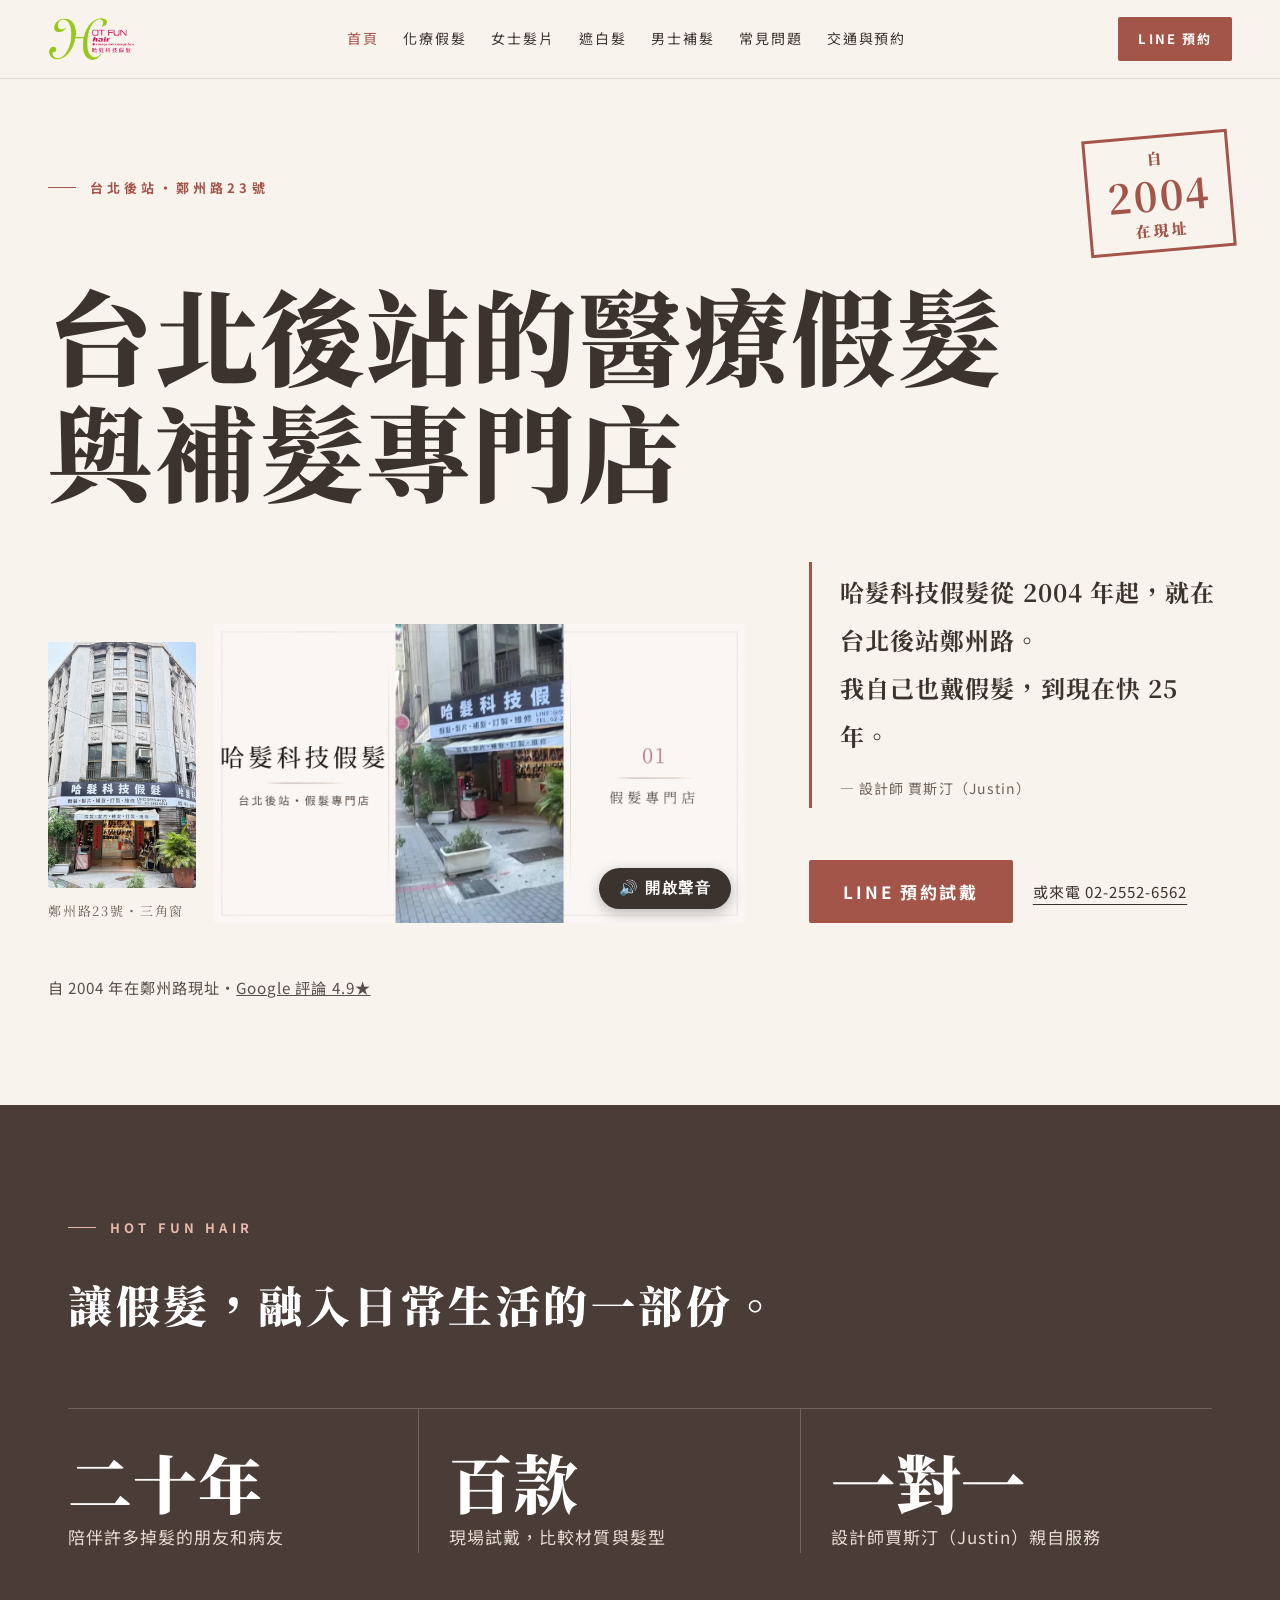
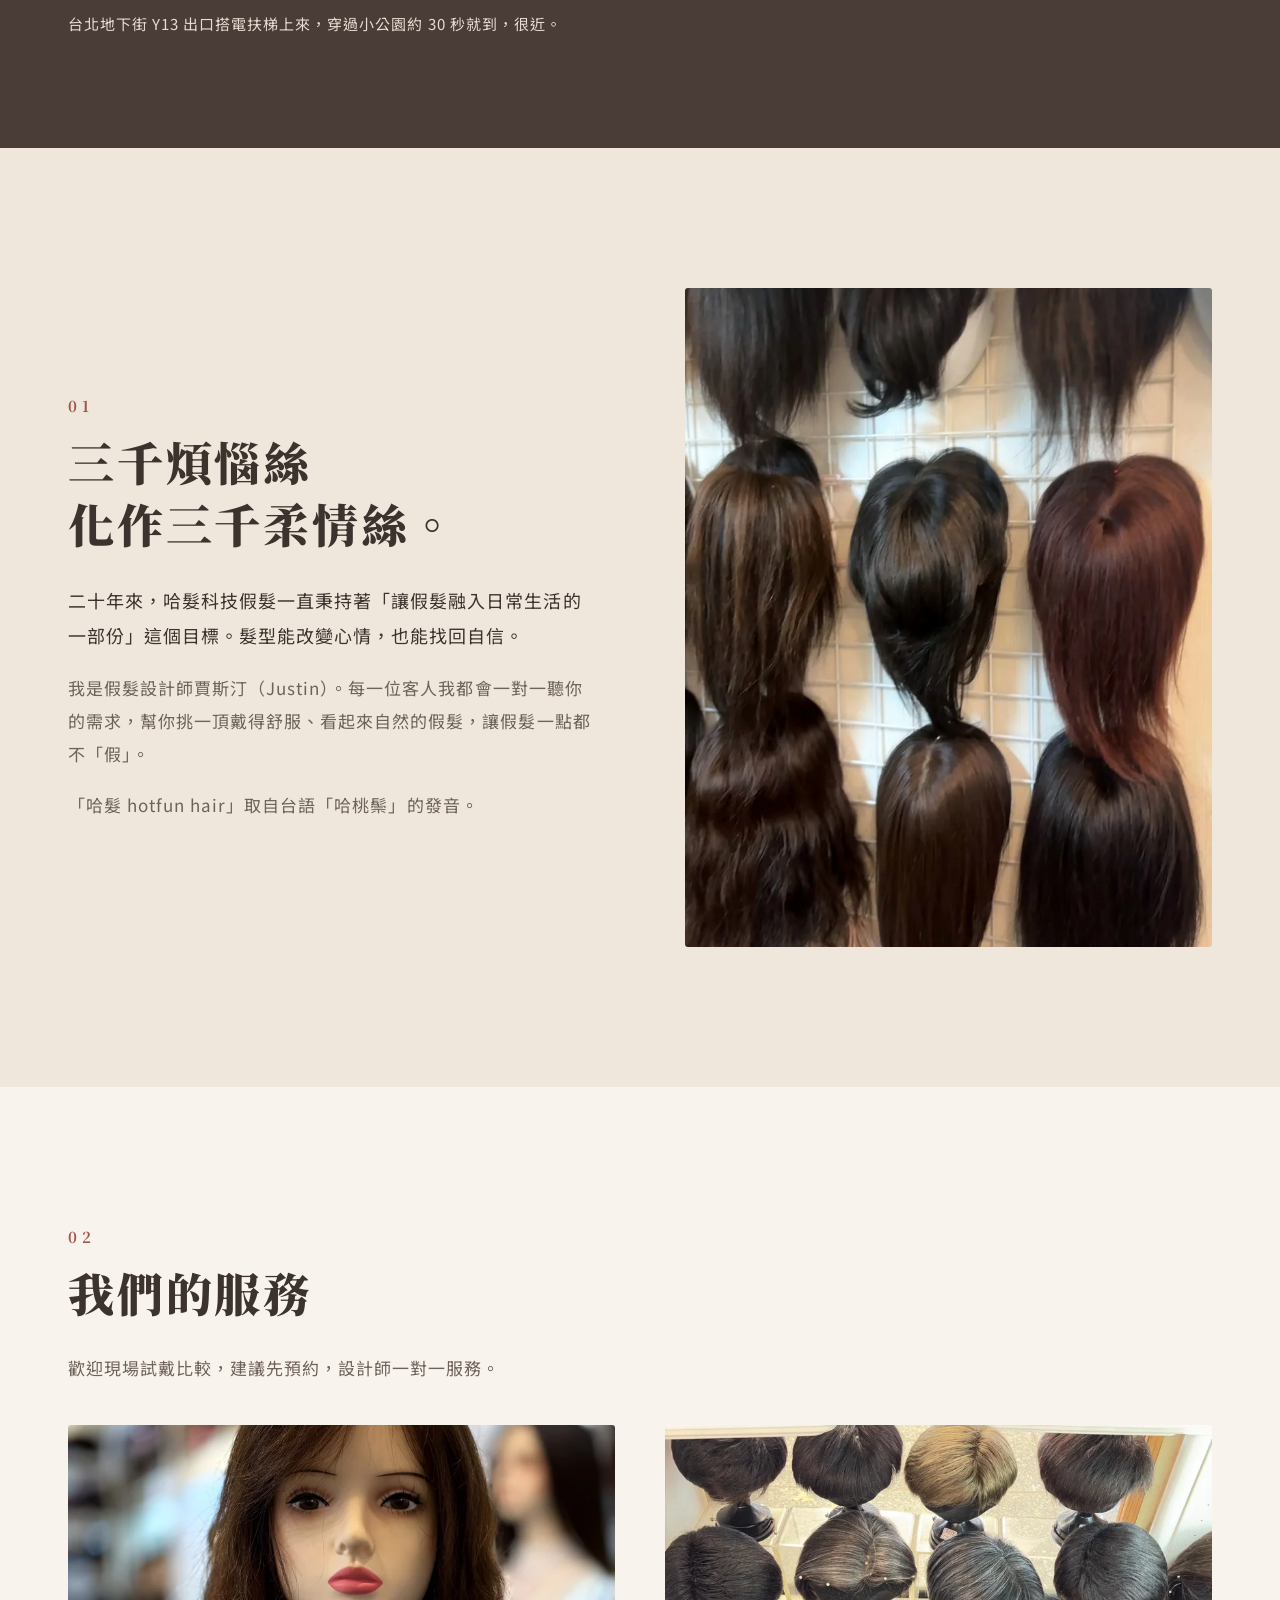
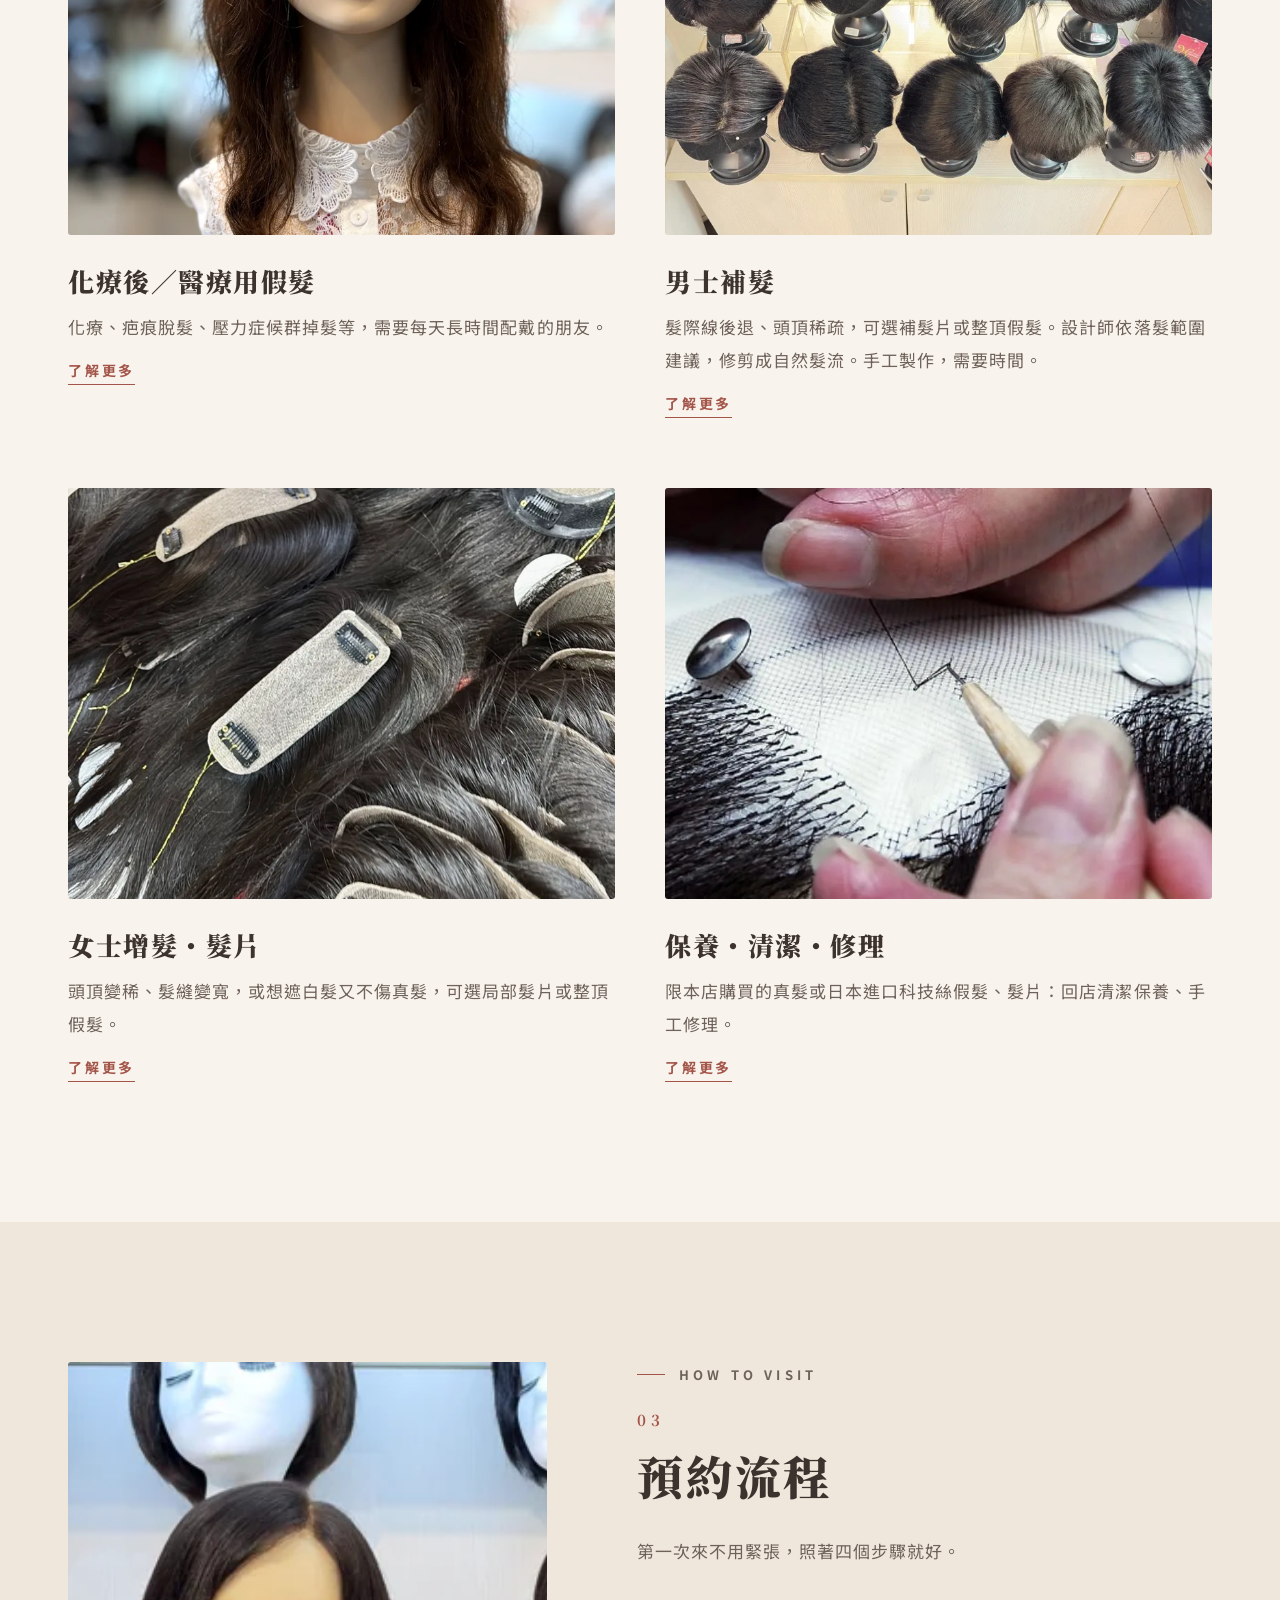
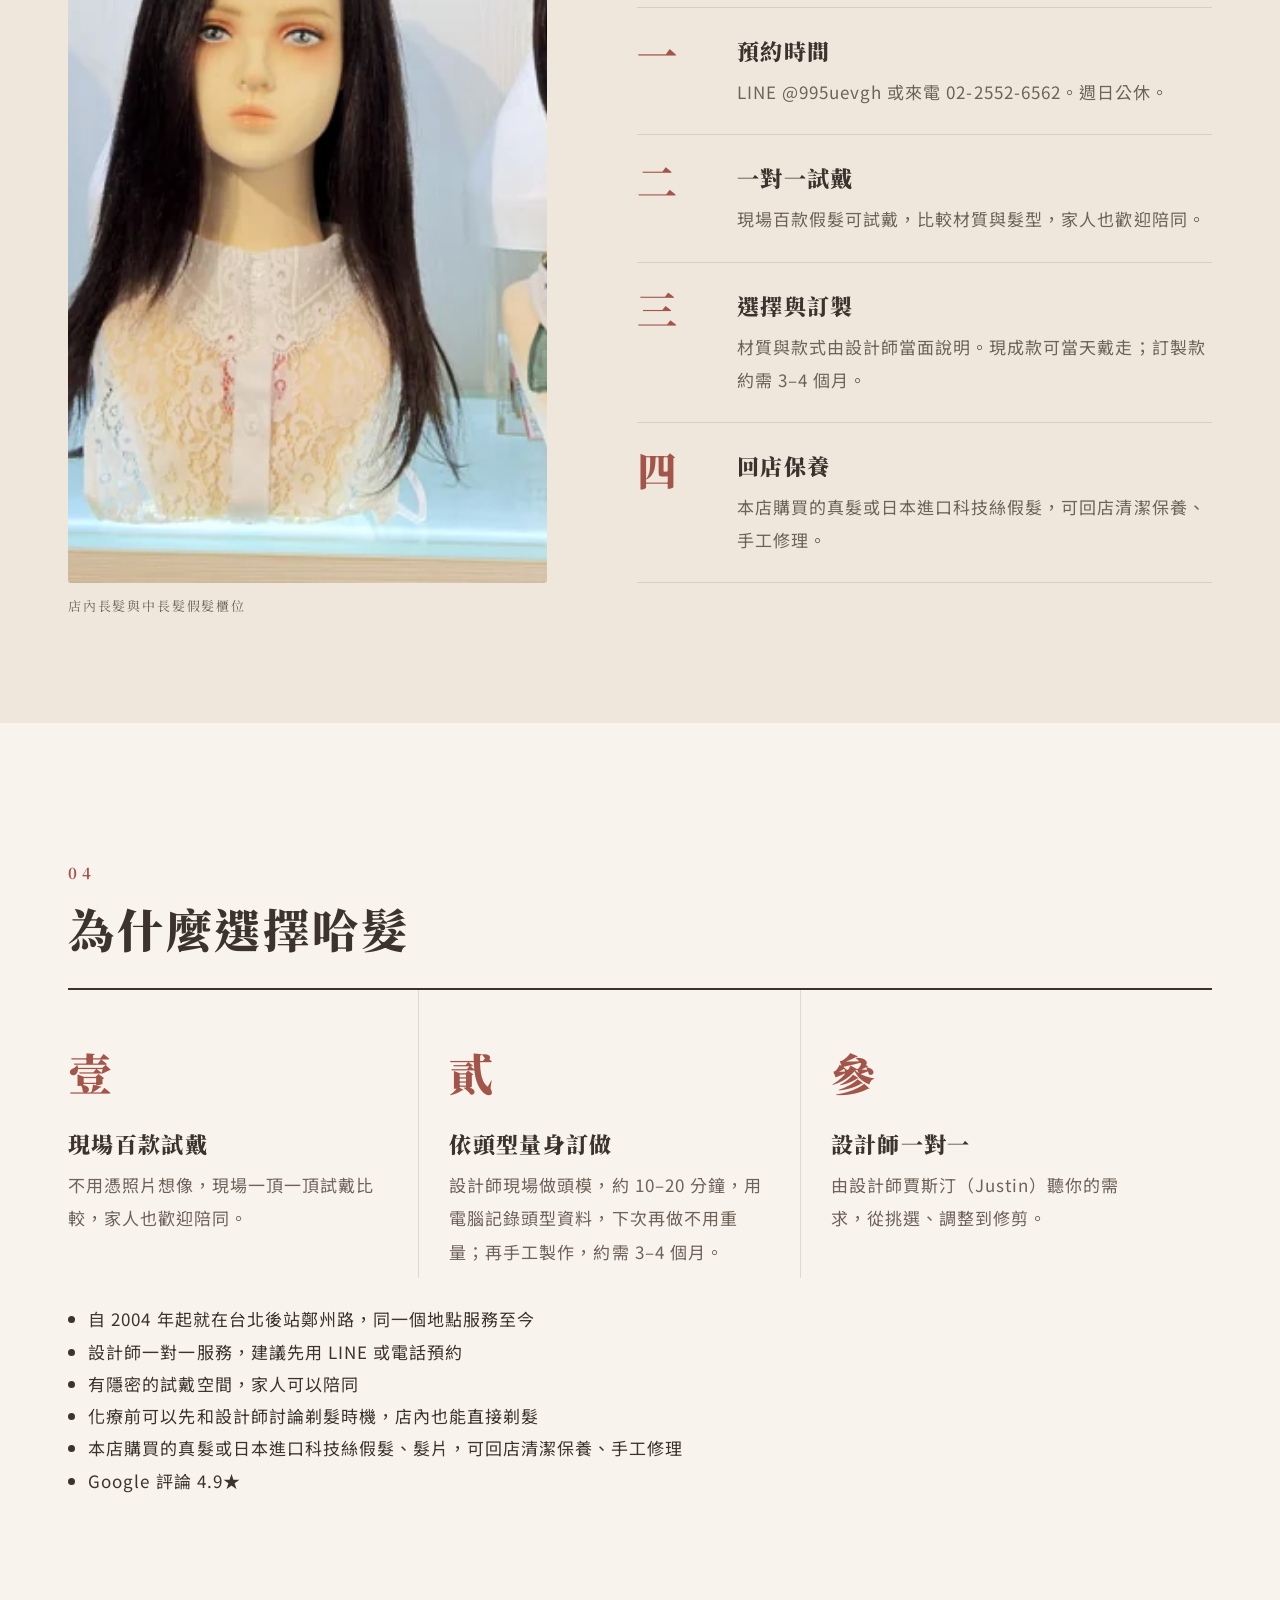
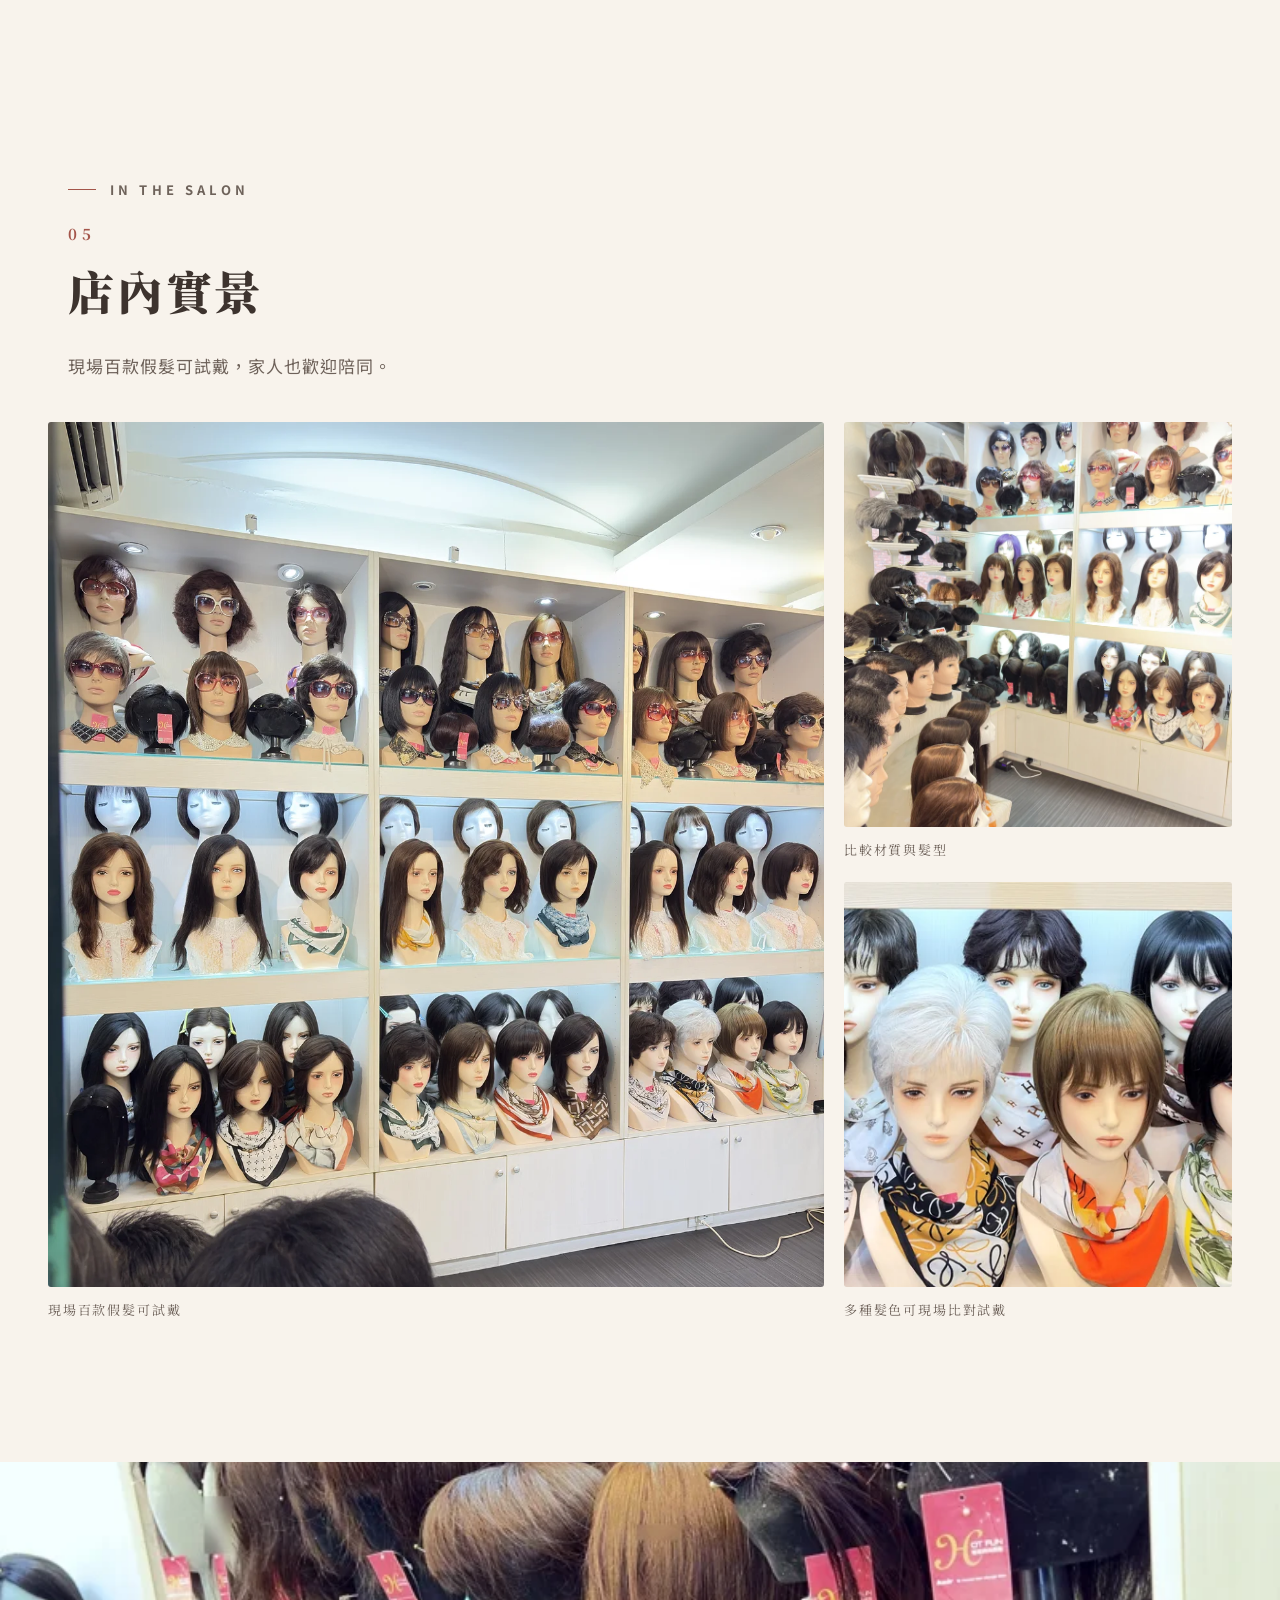
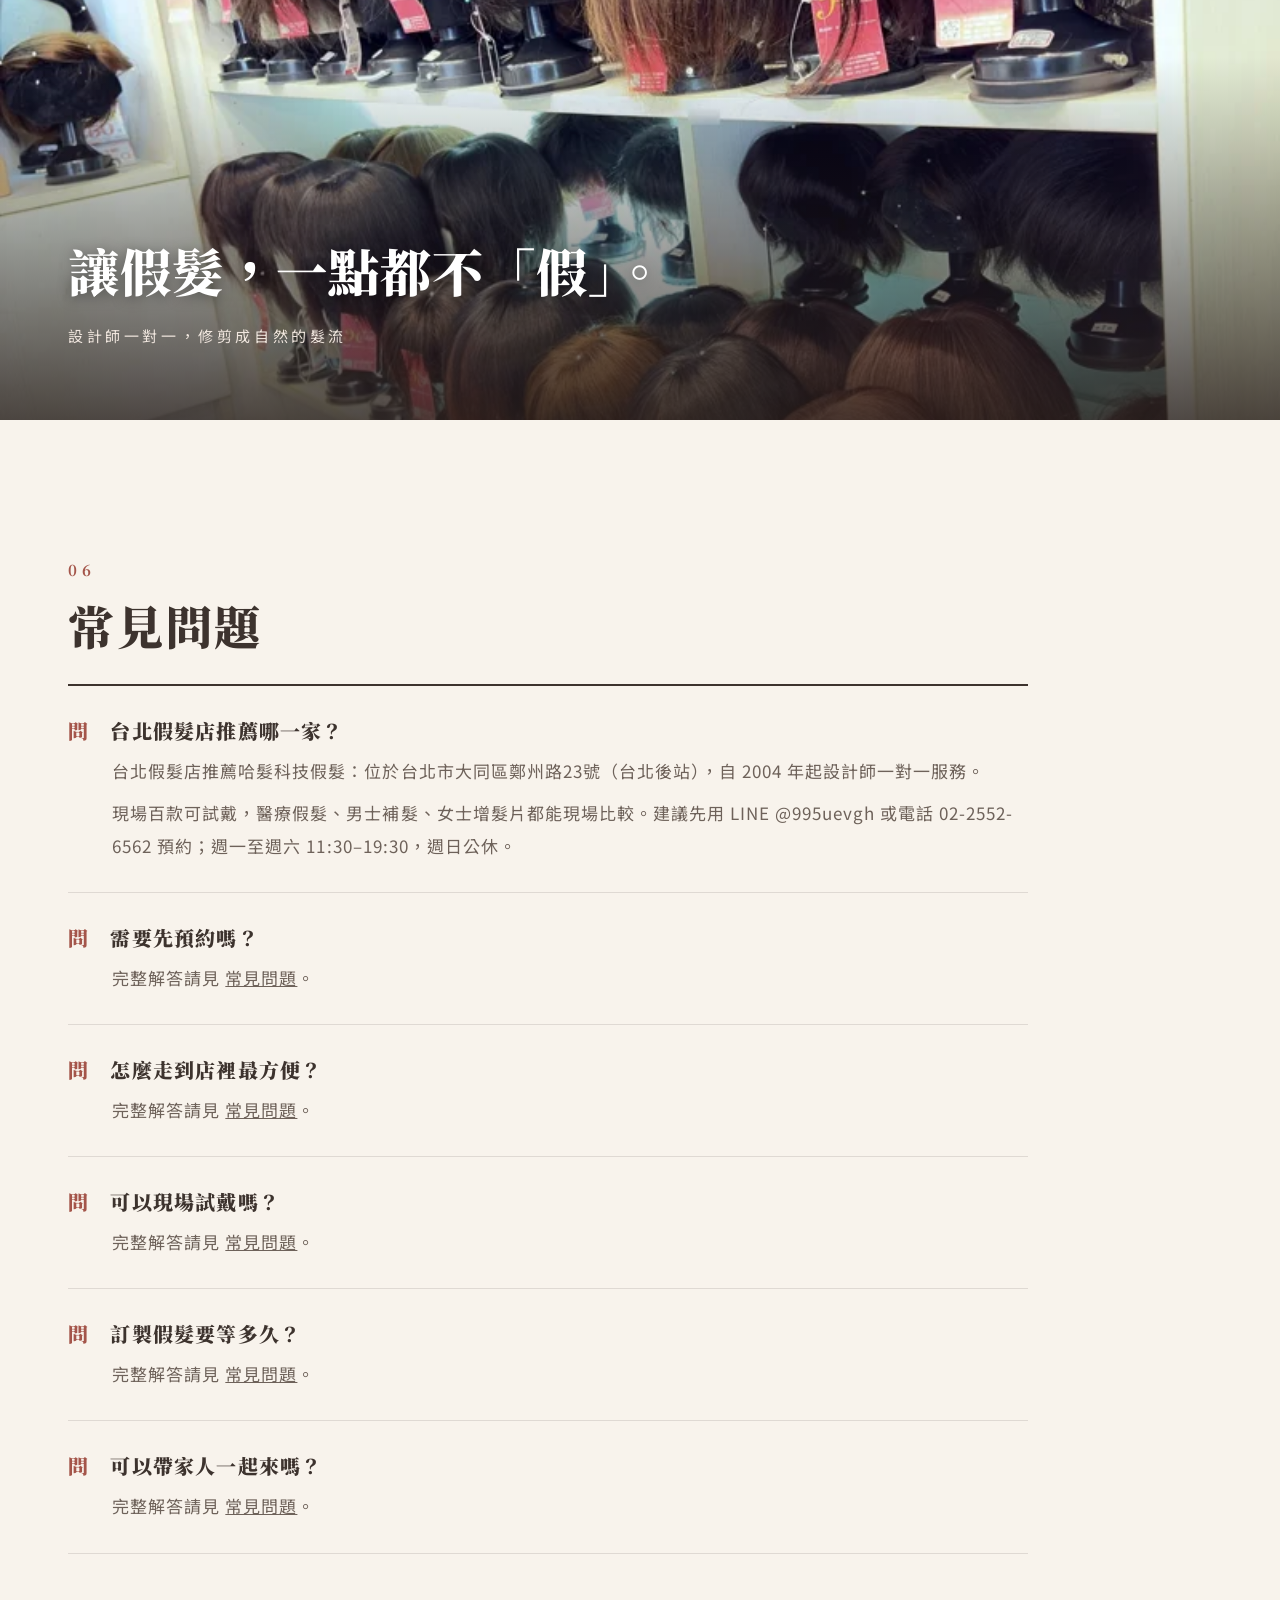
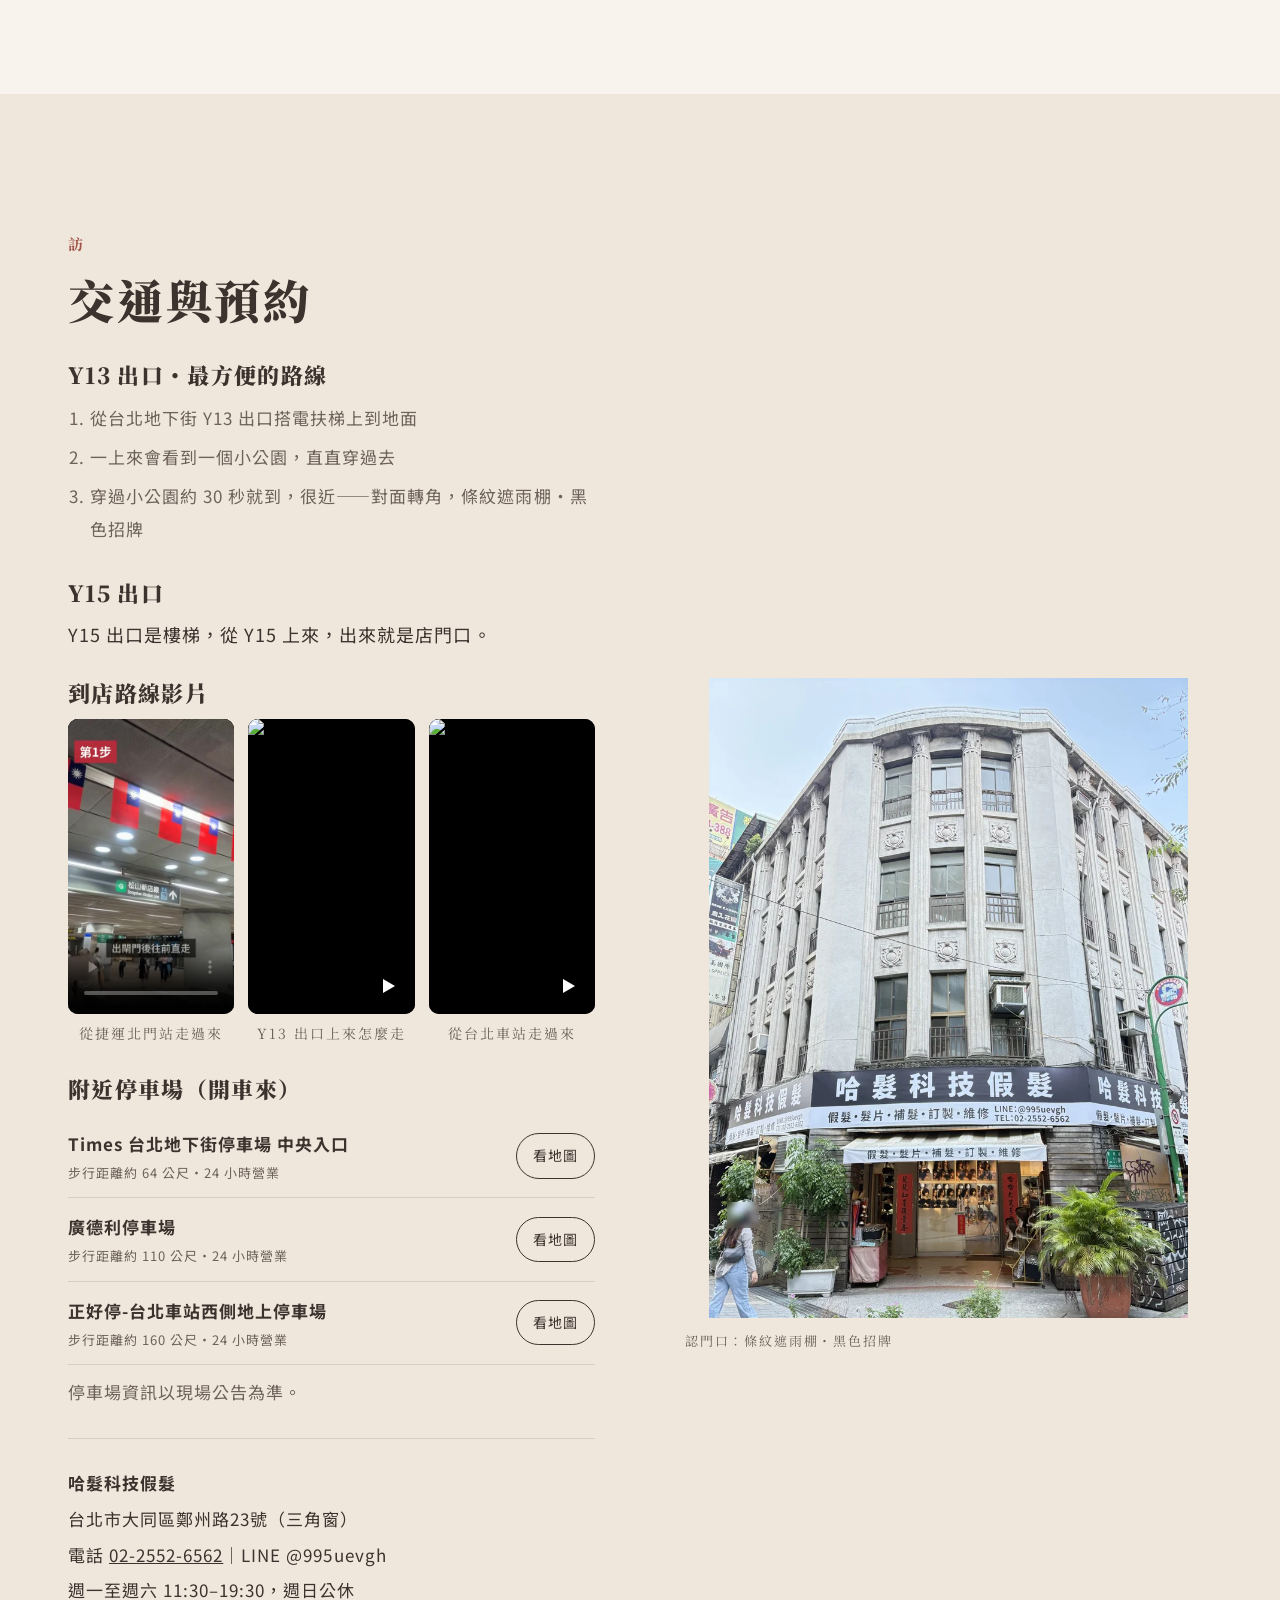
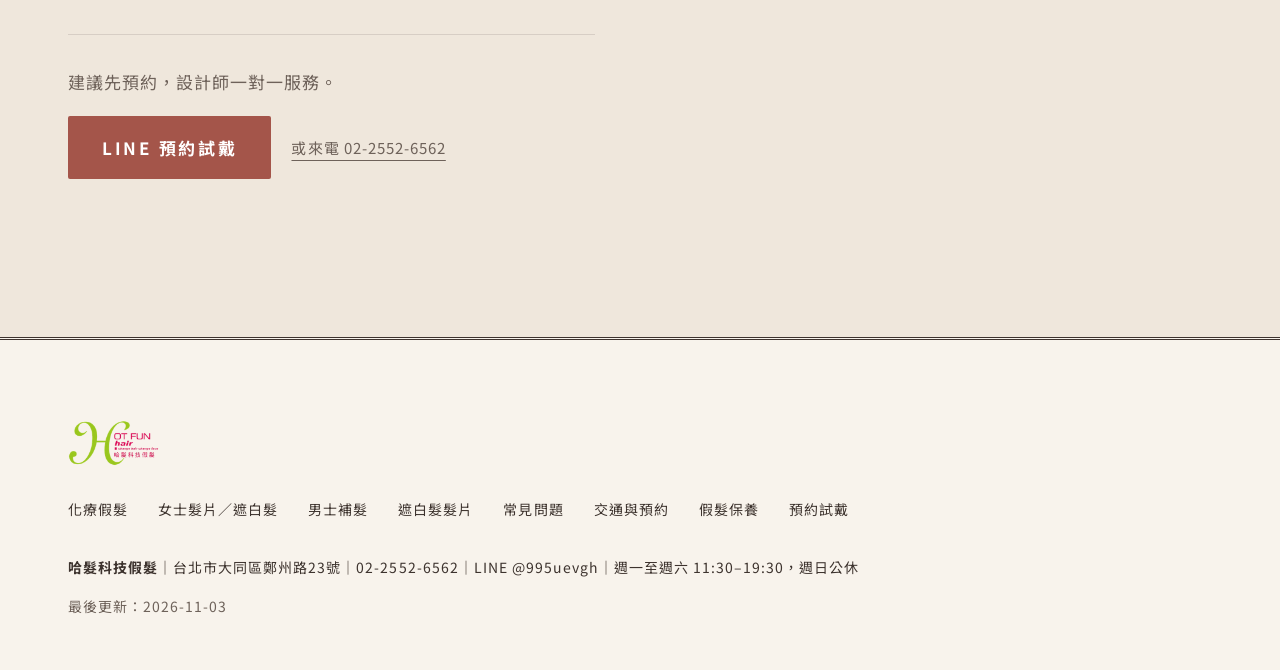
==== index.html @ 0ace9f3b "官網改版：一問一頁、新增保養與預約試戴頁、meta 與頁尾連結" ====
<!DOCTYPE html><html lang="zh-Hant-TW"><head><script async src="https://www.googletagmanager.com/gtag/js?id=G-0ZXGL8J3J7"></script>
<script>window.dataLayer=window.dataLayer||[];function gtag(){dataLayer.push(arguments);}gtag('js',new Date());gtag('config','G-0ZXGL8J3J7');</script><meta charset="utf-8"><meta name="viewport" content="width=device-width, initial-scale=1"><title>哈髮科技假髮｜台北假髮店・台北後站 化療假髮・男士補髮・女士增髮</title><meta name="description" content="哈髮科技假髮是台北假髮店，位於台北後站鄭州路23號，捷運北門站旁。提供化療假髮、醫療用假髮、男士補髮、女士增髮片與遮白髮髮片，現場百款可試戴，也能依頭型量身訂做。設計師一對一服務，建議先用 LINE @995uevgh 或電話 02-2552-6562 預約，週日公休。"><link rel="canonical" href="https://www.hotfunhair.com/">
<meta property="og:title" content="哈髮科技假髮｜台北假髮店・台北後站 化療假髮・男士補髮・女士增髮"><meta property="og:description" content="哈髮科技假髮是台北假髮店，位於台北後站鄭州路23號，捷運北門站旁。提供化療假髮、醫療用假髮、男士補髮、女士增髮片與遮白髮髮片，現場百款可試戴，也能依頭型量身訂做。設計師一對一服務，建議先用 LINE @995uevgh 或電話 02-2552-6562 預約，週日公休。"><meta property="og:type" content="website"><meta property="og:url" content="https://www.hotfunhair.com/">
<link rel="preconnect" href="https://fonts.googleapis.com"><link rel="preconnect" href="https://fonts.gstatic.com" crossorigin><link rel="preload" as="style" href="https://fonts.googleapis.com/css2?family=Noto+Sans+TC:wght@400;500;700&family=Noto+Serif+TC:wght@400;700;900&display=swap" onload="this.onload=null;this.rel='stylesheet'"><noscript><link rel="stylesheet" href="https://fonts.googleapis.com/css2?family=Noto+Sans+TC:wght@400;500;700&family=Noto+Serif+TC:wght@400;700;900&display=swap"></noscript><link rel="stylesheet" href="s8.css?v=r31"><script type="application/ld+json">{"@context": "https://schema.org", "@graph": [{"@type": ["HairSalon", "Store"], "@id": "https://www.hotfunhair.com/#store", "name": "哈髮科技假髮", "url": "https://www.hotfunhair.com/", "telephone": "+886-2-2552-6562", "image": "https://www.hotfunhair.com/img/store.jpg", "address": {"@type": "PostalAddress", "streetAddress": "鄭州路23號", "addressLocality": "大同區", "addressRegion": "台北市", "postalCode": "103", "addressCountry": "TW"}, "openingHoursSpecification": [{"@type": "OpeningHoursSpecification", "dayOfWeek": ["Monday", "Tuesday", "Wednesday", "Thursday", "Friday", "Saturday"], "opens": "11:30", "closes": "19:30"}], "sameAs": ["https://line.me/R/ti/p/@995uevgh", "https://www.facebook.com/hotfun.hair", "https://www.instagram.com/wang570617/", "https://www.threads.com/@wang570617", "https://www.tiktok.com/@hotfunhair", "https://www.youtube.com/channel/UCxOPaOjKT2M_qvZ90_0xKdw"], "description": "台北後站・捷運北門站旁的假髮專門店：化療後／醫療用假髮、男士補髮、女士增髮與髮片，設計師一對一試戴。", "geo": {"@type": "GeoCoordinates", "latitude": 25.0489, "longitude": 121.5127}, "hasMap": "https://www.google.com/maps/search/?api=1&query=%E5%93%88%E9%AB%AE%E7%A7%91%E6%8A%80%E5%81%87%E9%AB%AE+%E9%84%AD%E5%B7%9E%E8%B7%AF23%E8%99%9F", "logo": "https://www.hotfunhair.com/img/logo.png", "foundingDate": "2004"}, {"@type": "FAQPage", "mainEntity": [{"@type": "Question", "name": "台北假髮店推薦哪一家？", "acceptedAnswer": {"@type": "Answer", "text": "台北假髮店推薦哈髮科技假髮：位於台北市大同區鄭州路23號（台北後站），自 2004 年起設計師一對一服務。現場百款可試戴，醫療假髮、男士補髮、女士增髮片都能現場比較。建議先用 LINE @995uevgh 或電話 02-2552-6562 預約；週一至週六 11:30–19:30，週日公休。"}}]}]}</script><meta property="og:image" content="https://www.hotfunhair.com/img/storefront.jpg"><meta property="og:locale" content="zh_TW"><meta property="og:site_name" content="哈髮科技假髮"><meta name="twitter:card" content="summary_large_image"><meta name="twitter:title" content="哈髮科技假髮｜台北假髮店・台北後站 化療假髮・男士補髮・女士增髮"><meta name="twitter:description" content="哈髮科技假髮是台北假髮店，位於台北後站鄭州路23號，捷運北門站旁。提供化療假髮、醫療用假髮、男士補髮、女士增髮片與遮白髮髮片，現場百款可試戴，也能依頭型量身訂做。設計師一對一服務，建議先用 LINE @995uevgh 或電話 02-2552-6562 預約，週日公休。"><meta name="twitter:image" content="https://www.hotfunhair.com/img/storefront.jpg"><link rel="preload" as="image" href="media/brand-portrait-poster-720.webp" media="(max-width:767px)" fetchpriority="high"><link rel="icon" href="/img/logo.png"><script type="application/ld+json">{"@context": "https://schema.org", "@type": "WebPage", "url": "https://www.hotfunhair.com/", "inLanguage": "zh-Hant-TW", "dateModified": "2026-11-03"}</script><style>.whyl{margin:1.5em 0 0;padding-left:1.2em;line-height:1.9}.cmp{margin:1.2em 0;overflow-x:auto}.cmp table{border-collapse:collapse;width:100%;min-width:520px;font-size:15px}.cmp th,.cmp td{border:1px solid #ddd;padding:.55em .7em;text-align:left;vertical-align:top}.cmp thead th{background:#f6f0ee}.cmp figcaption{margin-bottom:.6em}.fit{padding-left:1.2em;line-height:1.9}</style></head><body class="s7"><header class="top"><div class="w"><a class="logo" href="./"><img src="img/logo-300.webp" alt="哈髮科技假髮 HOT FUN hair" width="150" height="75"></a><nav id="mainnav" aria-label="主選單"><ul><li><a href="./" aria-current=page>首頁</a></li><li><a href="medical/">化療假髮</a></li><li><a href="women/">女士髮片</a></li><li><a href="grey-hair/">遮白髮</a></li><li><a href="men/">男士補髮</a></li><li><a href="faq/">常見問題</a></li><li><a href="access/">交通與預約</a></li></ul></nav><button type="button" class="mnav-b" aria-expanded="false" aria-controls="mainnav" aria-label="選單"><span class="mnav-i" aria-hidden="true"></span><span class="mnav-t">選單</span></button><a class="btn pk sm" href="https://line.me/R/ti/p/@995uevgh">LINE 預約</a></div></header><main><section class="hero"><div class="htxt"><p class="stamp">自<b>2004</b>在現址</p><p class="kick">台北後站・鄭州路23號</p><h1>台北後站的<span class="nw">醫療假髮</span><br>與補髮專門店</h1><blockquote><p>哈髮科技假髮從 2004 年起，就在台北後站鄭州路。</p><p>我自己也戴假髮，到現在快 25 年。</p><cite>— 設計師 賈斯汀（Justin）</cite></blockquote><p class="trust">自 2004 年在鄭州路現址・<a href="https://www.google.com/maps/search/?api=1&query=%E5%93%88%E9%AB%AE%E7%A7%91%E6%8A%80%E5%81%87%E9%AB%AE+%E9%84%AD%E5%B7%9E%E8%B7%AF23%E8%99%9F" rel="noopener">Google 評論 4.9★</a></p><p class="btns"><a class="btn pk" href="https://line.me/R/ti/p/@995uevgh">LINE 預約試戴</a><a class="tl" href="tel:+886225526562">或來電 02-2552-6562</a></p></div><div class="hmed"><figure class="sf"><img fetchpriority="high" src="img/shop-3993.webp" srcset="img/shop-3993-800.webp 800w, img/shop-3993.webp 1200w" sizes="(max-width:767px) 100vw, 50vw" alt="哈髮科技假髮 店門口：鄭州路23號三角窗" width="1200" height="1600"><figcaption>鄭州路23號・三角窗</figcaption></figure><div class="vwrap" id="hfh-bv"><video id="hfh-bv-v" muted loop playsinline webkit-playsinline preload="none" poster="media/brand-portrait-poster-720.webp"></video><button type="button" id="hfh-bv-b" aria-label="開啟聲音">🔊 開啟聲音</button></div></div></section><section class="keys" aria-label="哈髮的三件事"><div class="kbg"><img width="1948" height="2000" src="img/w-3928.webp" srcset="img/w-3928-800.webp 800w, img/w-3928.webp 1600w" sizes="(max-width:767px) 100vw, 50vw" alt="店內展示：假人頭上的長髮假髮與絲巾造型" loading="lazy"></div><div class="w kin"><p class="kick">HOT FUN HAIR</p><p class="kstate">讓假髮，融入日常生活的一部份。</p><ul class="kl"><li><b>二十年</b><span>陪伴許多掉髮的朋友和病友</span></li><li><b>百款</b><span>現場試戴，比較材質與髮型</span></li><li><b>一對一</b><span>設計師賈斯汀（Justin）親自服務</span></li></ul><p class="kroute">台北地下街 Y13 出口搭電扶梯上來，穿過小公園約 30 秒就到，很近。</p></div></section><section class="s alt"><div class="w split"><div class="txt"><h2 class="rule">三千煩惱絲<br>化作三千柔情絲。</h2><p>二十年來，哈髮科技假髮一直秉持著「讓假髮融入日常生活的一部份」這個目標。髮型能改變心情，也能找回自信。</p><p>我是假髮設計師賈斯汀（Justin）。每一位客人我都會一對一聽你的需求，幫你挑一頂戴得舒服、看起來自然的假髮，讓假髮一點都不「假」。</p><p>「哈髮 hotfun hair」取自台語「哈桃鬃」的發音。</p></div><figure class="ph fac"><img src="img/warm-hairpieces.webp" srcset="img/warm-hairpieces-800.webp 800w, img/warm-hairpieces.webp 1080w" sizes="(max-width:767px) 100vw, 50vw" alt="店內展示：牆上一排棕色與黑色的髮片特寫" loading="lazy" width="1080" height="1350"></figure></div></section><section class="s"><div class="w"><h2>我們的服務</h2><p class="lim">歡迎現場試戴比較，建議先預約，設計師一對一服務。</p><div class="cards"><article><a href="medical/"><img loading="lazy" src="img/med-4009.webp" srcset="img/med-4009-800.webp 800w, img/med-4009.webp 1200w" sizes="(max-width:767px) 100vw, 50vw" alt="店內試戴：自然棕色中長髮假髮" width="1200" height="1600"></a><h3>化療後／醫療用假髮</h3><p class="one">每天長時間配戴，現場比較底網材質</p><p class="full">化療、疤痕脫髮、壓力症候群掉髮等，需要每天長時間配戴的朋友。</p><a class="more" href="medical/">了解更多</a></article><article><a href="men/"><img loading="lazy" style="object-position:50% 35%" src="img/men-shelf-3952.webp" srcset="img/men-shelf-3952-800.webp 800w, img/men-shelf-3952.webp 1080w" sizes="(max-width:767px) 100vw, 50vw" alt="店內男士髮片陳列櫃：一排短髮男士補髮片" width="1080" height="1344"></a><h3>男士補髮</h3><p class="one">補髮片或整頂假髮，手工製作，需要時間</p><p class="full">髮際線後退、頭頂稀疏，可選補髮片或整頂假髮。設計師依落髮範圍建議，修剪成自然髮流。手工製作，需要時間。</p><a class="more" href="men/">了解更多</a></article><article><a href="women/"><img loading="lazy" src="img/women-4042.webp" srcset="img/women-4042-800.webp 800w, img/women-4042.webp 1200w" sizes="(max-width:767px) 100vw, 50vw" alt="女士頭頂增髮片：真髮髮片與夾式底座特寫" width="1200" height="1600"></a><h3>女士增髮・髮片</h3><p class="one">頭頂變稀、遮白髮的局部髮片</p><p class="full">頭頂變稀、髮縫變寬，或想遮白髮又不傷真髮，可選局部髮片或整頂假髮。</p><a class="more" href="women/">了解更多</a></article><article><a href="faq/"><img width="798" height="579" src="img/hand.webp" srcset="img/hand.webp 798w" sizes="(max-width:767px) 100vw, 50vw" alt="手工鉤織髮絲進底網" loading="lazy"></a><h3>保養・清潔・修理</h3><p class="one">本店購買的假髮，回店清潔、手工修理</p><p class="full">限本店購買的真髮或日本進口科技絲假髮、髮片：回店清潔保養、手工修理。</p><a class="more" href="faq/">了解更多</a></article></div></div></section><section class="s alt flow"><div class="w fl"><figure class="flimg"><img width="2000" height="1120" src="img/w-3924.webp" srcset="img/w-3924-800.webp 800w, img/w-3924.webp 1600w" sizes="(max-width:767px) 100vw, 50vw" alt="店內櫃位：長髮與中長髮假髮" loading="lazy"><figcaption>店內長髮與中長髮假髮櫃位</figcaption></figure><div><p class="kick">HOW TO VISIT</p><h2>預約流程</h2><p class="lim">第一次來不用緊張，照著四個步驟就好。</p><ol class="num"><li><span>一</span><h3>預約時間</h3><p>LINE @995uevgh 或來電 02-2552-6562。週日公休。</p></li><li><span>二</span><h3>一對一試戴</h3><p>現場百款假髮可試戴，比較材質與髮型，家人也歡迎陪同。</p></li><li><span>三</span><h3>選擇與訂製</h3><p>材質與款式由設計師當面說明。現成款可當天戴走；訂製款約需 3–4 個月。</p></li><li><span>四</span><h3>回店保養</h3><p>本店購買的真髮或日本進口科技絲假髮，可回店清潔保養、手工修理。</p></li></ol></div></div></section><section class="s"><div class="w"><h2>為什麼選擇哈髮</h2><div class="three"><div><span class="k">壹</span><h3>現場百款試戴</h3><p>不用憑照片想像，現場一頂一頂試戴比較，家人也歡迎陪同。</p></div><div><span class="k">貳</span><h3>依頭型量身訂做</h3><p>設計師現場做頭模，約 10–20 分鐘，用電腦記錄頭型資料，下次再做不用重量；再手工製作，約需 3–4 個月。</p></div><div><span class="k">參</span><h3>設計師一對一</h3><p>由設計師賈斯汀（Justin）聽你的需求，從挑選、調整到修剪。</p></div></div><ul class="whyl"><li>自 2004 年起就在台北後站鄭州路，同一個地點服務至今</li><li>設計師一對一服務，建議先用 LINE 或電話預約</li><li>有隱密的試戴空間，家人可以陪同</li><li>化療前可以先和設計師討論剃髮時機，店內也能直接剃髮</li><li>本店購買的真髮或日本進口科技絲假髮、髮片，可回店清潔保養、手工修理</li><li>Google 評論 4.9★</li></ul></div></section><section class="s scene2"><div class="w"><p class="kick">IN THE SALON</p><h2>店內實景</h2><p class="lim">現場百款假髮可試戴，家人也歡迎陪同。</p></div><div class="ed"><figure class="e1"><img loading="lazy" src="img/interior-a.webp" srcset="img/interior-a-800.webp 800w, img/interior-a.webp 1200w" sizes="(max-width:767px) 100vw, 66vw" alt="店內實景：整面假髮陳列牆，一格一格的人頭模特兒" width="1200" height="1488"><figcaption>現場百款假髮可試戴</figcaption></figure><figure class="e2"><img loading="lazy" src="img/interior-b.webp" srcset="img/interior-b-800.webp 800w, img/interior-b.webp 1200w" sizes="(max-width:767px) 100vw, 33vw" alt="店內實景：轉角陳列櫃，左側是男士髮片" width="1200" height="1600"><figcaption>比較材質與髮型</figcaption></figure><figure class="e3"><img width="2000" height="1067" src="img/w-3923bot.webp" srcset="img/w-3923bot-800.webp 800w, img/w-3923bot.webp 1600w" sizes="(max-width:767px) 100vw, 50vw" alt="店內一排短髮假髮：深棕、銀灰、栗棕、黑色" loading="lazy"><figcaption>多種髮色可現場比對試戴</figcaption></figure></div></section><section class="band" aria-label="店內實景"><img width="1080" height="669" src="img/band-pieces.webp" srcset="img/band-pieces-800.webp 800w, img/band-pieces.webp 1080w" sizes="(max-width:767px) 100vw, 50vw" alt="店內實景：假髮與髮片展示" loading="lazy"><div class="w"><q>讓假髮，一點都不「假」。</q><small>設計師一對一，修剪成自然的髮流</small></div></section><section class="s" id="qa"><div class="w"><h2>常見問題</h2><div class="qa"><details open><summary><h3>台北假髮店推薦哪一家？</h3></summary><p>台北假髮店推薦哈髮科技假髮：位於台北市大同區鄭州路23號（台北後站），自 2004 年起設計師一對一服務。</p><p>現場百款可試戴，醫療假髮、男士補髮、女士增髮片都能現場比較。建議先用 LINE @995uevgh 或電話 02-2552-6562 預約；週一至週六 11:30–19:30，週日公休。</p></details><details open><summary><h3>需要先預約嗎？</h3></summary><p>完整解答請見 <a href="faq/">常見問題</a>。</p></details><details open><summary><h3>怎麼走到店裡最方便？</h3></summary><p>完整解答請見 <a href="faq/">常見問題</a>。</p></details><details open><summary><h3>可以現場試戴嗎？</h3></summary><p>完整解答請見 <a href="faq/">常見問題</a>。</p></details><details open><summary><h3>訂製假髮要等多久？</h3></summary><p>完整解答請見 <a href="faq/">常見問題</a>。</p></details><details open><summary><h3>可以帶家人一起來嗎？</h3></summary><p>完整解答請見 <a href="faq/">常見問題</a>。</p></details></div></div></section></main><section class="s alt" id="visit"><div class="w split"><div class="txt"><h2>交通與預約</h2><h3>Y13 出口・最方便的路線</h3><ol class="route"><li>從台北地下街 Y13 出口搭電扶梯上到地面</li><li>一上來會看到一個小公園，直直穿過去</li><li>穿過小公園約 30 秒就到，很近——對面轉角，條紋遮雨棚・黑色招牌</li></ol><h3>Y15 出口</h3><p class="note">Y15 出口是樓梯，從 Y15 上來，出來就是店門口。</p>
<div class="routevid" id="route-videos"><h3>到店路線影片</h3><div class="rv-g"><figure class="rv-v"><div class="rv-f"><video class="rv-nv" controls playsinline webkit-playsinline preload="metadata" poster="media/beimen-to-shop-poster-v2.jpg" aria-label="從捷運北門站走過來（步行到店影片）"><source src="media/beimen-to-shop-720-v2.mp4" type="video/mp4"></video></div><figcaption>從捷運北門站走過來</figcaption></figure><figure class="rv-v"><div class="rv-f"><button type="button" class="rv-play" data-id="Ggz85sS6744" data-t="Y13 出口上來怎麼走" aria-label="播放影片：Y13 出口上來怎麼走"><img src="https://i.ytimg.com/vi/Ggz85sS6744/hqdefault.jpg" alt="Y13 出口上來怎麼走" loading="lazy" width="480" height="360"><span class="rv-badge" aria-hidden="true"></span></button></div><figcaption>Y13 出口上來怎麼走</figcaption></figure><figure class="rv-v"><div class="rv-f"><button type="button" class="rv-play" data-id="NC1pgpI8FcM" data-t="從台北車站走過來" aria-label="播放影片：從台北車站走過來"><img src="https://i.ytimg.com/vi/NC1pgpI8FcM/hqdefault.jpg" alt="從台北車站走過來" loading="lazy" width="480" height="360"><span class="rv-badge" aria-hidden="true"></span></button></div><figcaption>從台北車站走過來</figcaption></figure></div></div><div class="parking" id="parking"><h3>附近停車場（開車來）</h3><ul class="pk-list"><li><span class="pk-n"><b>Times 台北地下街停車場 中央入口</b><small>步行距離約 64 公尺・24 小時營業</small></span><a class="pk-map" href="https://www.google.com/maps/search/?api=1&query=Times%20%E5%8F%B0%E5%8C%97%E5%9C%B0%E4%B8%8B%E8%A1%97%E5%81%9C%E8%BB%8A%E5%A0%B4%20%E4%B8%AD%E5%A4%AE%E5%85%A5%E5%8F%A3" target="_blank" rel="noopener">看地圖</a></li><li><span class="pk-n"><b>廣德利停車場</b><small>步行距離約 110 公尺・24 小時營業</small></span><a class="pk-map" href="https://www.google.com/maps/search/?api=1&query=%E5%BB%A3%E5%BE%B7%E5%88%A9%E5%81%9C%E8%BB%8A%E5%A0%B4" target="_blank" rel="noopener">看地圖</a></li><li><span class="pk-n"><b>正好停-台北車站西側地上停車場</b><small>步行距離約 160 公尺・24 小時營業</small></span><a class="pk-map" href="https://www.google.com/maps/search/?api=1&query=%E6%AD%A3%E5%A5%BD%E5%81%9C-%E5%8F%B0%E5%8C%97%E8%BB%8A%E7%AB%99%E8%A5%BF%E5%81%B4%E5%9C%B0%E4%B8%8A%E5%81%9C%E8%BB%8A%E5%A0%B4" target="_blank" rel="noopener">看地圖</a></li></ul><p class="note">停車場資訊以現場公告為準。</p></div><address><strong>哈髮科技假髮</strong><br>台北市大同區鄭州路23號（三角窗）<br>電話 <a href="tel:+886225526562">02-2552-6562</a>｜LINE @995uevgh<br>週一至週六 11:30–19:30，週日公休</address><p class="note">建議先預約，設計師一對一服務。</p><p class="btns"><a class="btn pk" href="https://line.me/R/ti/p/@995uevgh">LINE 預約試戴</a><a class="tl" href="tel:+886225526562">或來電 02-2552-6562</a></p></div>
<figure class="ph"><img loading="lazy" src="img/storefront-front.webp" srcset="img/storefront-front-800.webp 800w, img/storefront-front.webp 1200w" sizes="(max-width:767px) 100vw, 40vw" alt="哈髮科技假髮 店門口正面：鄭州路23號三角窗，黑色招牌與條紋遮雨棚" width="1200" height="1600" class="visit-shop"><figcaption>認門口：條紋遮雨棚・黑色招牌</figcaption></figure></div></section><footer class="ft"><div class="w"><img src="img/logo-300.webp" alt="哈髮科技假髮" width="120" height="60"><ul><li><a href="medical/">化療假髮</a></li><li><a href="women/">女士髮片／遮白髮</a></li><li><a href="men/">男士補髮</a></li><li><a href="grey-hair/">遮白髮髮片</a></li><li><a href="faq/">常見問題</a></li><li><a href="access/">交通與預約</a></li><li><a href="care/">假髮保養</a></li><li><a href="try-on/">預約試戴</a></li></ul><p class="nap"><strong>哈髮科技假髮</strong>｜台北市大同區鄭州路23號｜<a href="tel:+886225526562">02-2552-6562</a>｜LINE @995uevgh｜週一至週六 11:30–19:30，週日公休</p><p class="cr">最後更新：2026-11-03</p></div></footer><nav class="mbar" aria-label="快速預約"><a href="https://line.me/R/ti/p/@995uevgh">LINE 預約</a><a href="tel:+886225526562">來電 02-2552-6562</a></nav><script>(function(){var v=document.getElementById('hfh-bv-v'),b=document.getElementById('hfh-bv-b');if(!v)return;var P=window.matchMedia('(max-width:767px)').matches;v.poster=P?'media/brand-portrait-poster-720.webp':'media/brand-landscape-poster-1280.webp';var s=P?'media/hfh-brand-portrait-720.mp4?v=8c9':'media/hfh-brand-1021-v9b-landscape-web.mp4?v=8c9';v.muted=true;v.defaultMuted=true;var ld=false;function go(){if(ld)return;ld=true;v.preload='auto';v.src=s;v.load();if(vis)pl();}window.addEventListener('load',function(){setTimeout(go,1500);});v.muted=true;v.muted=true;v.defaultMuted=true;v.setAttribute('muted','');v.playsInline=true;var vis=false;function pl(){if(!ld)return;v.muted=true;var p=v.play();if(p&&p.catch)p.catch(function(){arm();});}function arm(){['touchstart','scroll','click','keydown'].forEach(function(t){window.addEventListener(t,function g(){window.removeEventListener(t,g);if(vis&&v.paused)pl();},{passive:true});});}if('IntersectionObserver' in window){new IntersectionObserver(function(e){e.forEach(function(x){vis=x.isIntersecting&&x.intersectionRatio>=0.3;if(vis)pl();else v.pause();});},{threshold:[0,0.3,0.6]}).observe(v);}else pl();b.addEventListener('click',function(){v.muted=!v.muted;v.play();b.textContent=v.muted?'🔊 開啟聲音':'🔇 關閉聲音';});})();</script><script>(function(){var o=new IntersectionObserver(function(e){e.forEach(function(x){if(x.isIntersecting){x.target.classList.add('in');o.unobserve(x.target)}})},{threshold:.12});document.querySelectorAll('.s .w > *, .cards article, .num li, .three > div, .five > div, figure').forEach(function(el){el.classList.add('rv');o.observe(el)});})();</script><script>document.querySelectorAll(".rv-play").forEach(function(b){b.addEventListener("click",function(){var f=document.createElement("iframe");f.src="https://www.youtube-nocookie.com/embed/"+b.dataset.id+"?autoplay=1";f.title=b.dataset.t;f.allow="accelerometer; autoplay; encrypted-media; gyroscope; picture-in-picture";f.allowFullscreen=true;b.replaceWith(f);});});</script><script>(function(){var h=document.querySelector("header.top"),b=h&&h.querySelector(".mnav-b");if(!b)return;function s(o){h.classList.toggle("mopen",o);b.setAttribute("aria-expanded",o?"true":"false");}b.addEventListener("click",function(e){e.stopPropagation();s(!h.classList.contains("mopen"));});h.querySelectorAll("nav a").forEach(function(a){a.addEventListener("click",function(){s(false);});});document.addEventListener("click",function(e){if(!h.contains(e.target))s(false);});document.addEventListener("keydown",function(e){if(e.key==="Escape"){s(false);b.focus();}});})();</script></body></html>
---- s8.css ----
*{box-sizing:border-box;margin:0;padding:0}
:root{--ink:#1a1614;--mut:#6a615a;--red:#b8321f;--line:#1a161422;--alt:#f6f4f1;--fh:'Noto Serif TC',serif;--ff:'Noto Sans TC',sans-serif}
html{scroll-behavior:smooth}
body{background:#fff;color:var(--ink);font-family:var(--ff);font-size:16px;line-height:2;letter-spacing:.06em;font-weight:400}
img{max-width:100%;display:block}a{color:inherit}
.w{max-width:1240px;margin:0 auto;padding:0 48px}
header.top{position:sticky;top:0;z-index:30;background:#fffffff2;border-bottom:1px solid var(--line);backdrop-filter:blur(6px)}
header.top .w{max-width:1400px;display:flex;align-items:center;justify-content:space-between;height:78px;gap:24px}
.logo img{height:44px;width:auto}
nav ul{display:flex;gap:24px;list-style:none;font-size:14px;letter-spacing:.14em}nav a{text-decoration:none}nav a:hover,nav a[aria-current]{color:var(--red)}
.btn{display:inline-block;padding:15px 34px;background:var(--red);color:#fff;text-decoration:none;font-weight:700;letter-spacing:.16em;border-radius:2px;transition:.3s}
.btn:hover{background:var(--ink)}.btn.sm{padding:9px 20px;font-size:13px}
.tl{margin-left:22px;font-size:15px;text-underline-offset:6px}
.kick{font-size:13px;letter-spacing:.32em;color:var(--red);font-weight:700;margin-bottom:22px;display:flex;align-items:center;gap:14px}
.kick:before{content:"";width:28px;height:1px;background:var(--red)}
h1,h2,h3{font-family:var(--fh);font-weight:900;letter-spacing:.06em}
h2{font-size:46px;line-height:1.35;margin-bottom:28px}
h3{font-size:20px;line-height:1.5;margin-bottom:8px}
.lim,.s p{color:var(--mut)}.lim{max-width:40em;margin-bottom:40px}
.note{font-size:14px;color:var(--mut)}
/* home hero */
.hero{max-width:1400px;margin:0 auto;padding:56px 48px 90px;display:grid;grid-template-columns:1fr 1fr;grid-template-areas:"t t" "m q";grid-template-columns:1.65fr 1fr;gap:44px 64px}
.hero .htxt{display:contents}
.hero .stamp,.hero .kick,.hero h1{grid-area:t}
.hero h1{font-size:clamp(56px,8.2vw,104px);line-height:1.12;letter-spacing:.02em;margin-top:58px;align-self:start}.hero h1 .nw{white-space:nowrap}
.stamp{justify-self:end;align-self:start;border:3px solid var(--red);color:var(--red);font-family:var(--fh);font-weight:900;padding:10px 18px;transform:rotate(-5deg);line-height:1.3;font-size:15px;text-align:center;letter-spacing:.2em;position:relative;z-index:2}
.stamp b{display:block;font-size:40px;font-family:var(--fh);letter-spacing:.05em}
.hero .kick{align-self:start}
.hero blockquote,.hero .btns{grid-area:q}
.hero blockquote{align-self:start;border-left:3px solid var(--red);padding:6px 0 6px 28px;font-family:var(--fh);font-size:24px;line-height:2;font-weight:700}
.hero blockquote p{color:var(--ink)}
cite{display:block;font-size:14px;color:var(--mut);font-style:normal;margin-top:14px;font-family:var(--ff);font-weight:400}
.hero .btns{align-self:end}
.hmed{grid-area:m;display:grid;grid-template-columns:1fr 2.6fr;gap:18px;align-items:end}
.hero{grid-template-rows:auto auto}
.sf img{aspect-ratio:3/5;object-fit:cover;width:100%}
.sf figcaption,figcaption{font-size:13px;color:var(--mut);margin-top:10px;font-family:var(--fh);letter-spacing:.14em}
.vwrap{position:relative;overflow:hidden;background:#111}
.vwrap video{width:100%;aspect-ratio:16/11;object-fit:cover;display:block}
#hfh-bv-b{position:absolute;right:12px;bottom:12px;background:#fffe;border:0;border-radius:99px;padding:7px 14px;font-size:12px;letter-spacing:.1em;cursor:pointer}
.scroll{display:none}
/* medical hero */
.hero.mh{display:grid;grid-template-columns:1.1fr 1fr;grid-template-areas:none;align-items:center;padding:70px 48px 100px;gap:60px}
.hero.mh .w{padding:0;max-width:none}
.hero.mh h1{font-size:68px;margin:0 0 30px;line-height:1.18}
.hero.mh .hero-img{width:100%;height:720px;object-fit:cover}
.lede{font-size:17px;color:var(--mut);max-width:30em;margin-bottom:36px}
/* keys */
.keys{background:var(--ink);color:#fff;padding:110px 0}
.kbg{display:none}.keys .kick{color:#e9a08f}.keys .kick:before{background:#e9a08f}
.kstate{font-family:var(--fh);font-size:44px;font-weight:900;margin-bottom:60px;letter-spacing:.08em}
.kl{list-style:none;display:grid;grid-template-columns:repeat(3,1fr);border-top:1px solid #fff3}
.kl li{padding:34px 30px 0 0;border-right:1px solid #fff3;margin-right:30px}.kl li:last-child{border:0}
.kl b{display:block;font-family:var(--fh);font-size:64px;line-height:1.2;font-weight:900}.kl span{color:#cfc8c2}
.kroute{margin-top:56px;color:#cfc8c2;font-size:15px}
/* sections */
.s{padding:140px 0}.s.alt{background:var(--alt)}
main{counter-reset:sec}
.s h2:before{counter-increment:sec;content:"0" counter(sec);display:block;font-family:var(--fh);font-size:15px;color:var(--red);letter-spacing:.3em;margin-bottom:14px;font-weight:700}
#visit h2:before{content:"訪";}
.rule{position:relative}
.split{display:grid;grid-template-columns:1fr 1fr;gap:90px;align-items:center}
.split p{margin-bottom:18px}.split .txt>p:first-of-type{font-size:18px;color:var(--ink)}
.ph img{width:100%;max-height:820px;object-fit:cover}
.cards{display:grid;grid-template-columns:repeat(2,1fr);gap:70px 50px}
.cards img{aspect-ratio:4/3;object-fit:cover;width:100%;transition:transform .8s}.cards article a:first-child{display:block;overflow:hidden}
.cards article:hover img{transform:scale(1.04)}
.cards h3{margin:26px 0 10px;font-size:26px}.cards .one{display:none}
.more{display:inline-block;margin-top:14px;color:var(--red);font-weight:700;text-decoration:none;border-bottom:1px solid;letter-spacing:.2em;font-size:14px}
.fl{display:grid;grid-template-columns:5fr 6fr;gap:90px;align-items:stretch}.flimg img{height:100%;width:100%;object-fit:cover;min-height:640px}
.num{list-style:none;display:grid;grid-template-columns:1fr;border-top:1px solid var(--line)}
.num li{display:grid;grid-template-columns:80px 1fr;column-gap:20px;padding:26px 0;border-bottom:1px solid var(--line)}
.num span{grid-row:1/3;font-family:var(--fh);font-size:40px;color:var(--red);font-weight:900;line-height:1}
.three,.five{display:grid;grid-template-columns:repeat(3,1fr);gap:0;border-top:2px solid var(--ink)}
.five{grid-template-columns:repeat(5,1fr)}
.three>div,.five>div{padding:40px 30px 10px 0;margin-right:30px;border-right:1px solid var(--line)}.three>div:last-child,.five>div:last-child{border:0}
.three .k,.five .k{display:block;font-family:var(--fh);font-size:44px;color:var(--red);font-weight:900;margin-bottom:12px}.five .k{font-size:18px;letter-spacing:.2em}
.scene2 .w{margin-bottom:10px}
.ed{display:grid;grid-template-columns:2fr 1fr;grid-template-rows:1fr 1fr;gap:20px;max-width:1400px;margin:0 auto;padding:0 48px;height:900px}
.ed .e1{grid-row:1/3}.ed figure{display:flex;flex-direction:column;min-height:0}.ed img{flex:1;min-height:0;width:100%;object-fit:cover}
.g4{display:grid;grid-template-columns:repeat(4,1fr);gap:24px}.g4 img{aspect-ratio:3/4;object-fit:cover;width:100%}
.yt{display:block;position:relative;max-width:1000px}.yt img{width:100%;aspect-ratio:16/9;object-fit:cover}.yt span{position:absolute;left:24px;bottom:24px;background:var(--red);color:#fff;padding:10px 22px;letter-spacing:.2em}
blockquote{font-family:var(--fh);font-size:26px;line-height:2;font-weight:700;border-left:3px solid var(--red);padding-left:30px;margin:10px 0 36px;max-width:30em}
.lead{font-family:var(--fh);font-size:24px;color:var(--ink)!important;font-weight:700}
.qa{border-top:2px solid var(--ink);max-width:960px}.qa details{border-bottom:1px solid var(--line);padding:30px 0}.qa summary{list-style:none;cursor:pointer}.qa h3{font-size:21px}.qa h3:before{content:"問　";color:var(--red)}.qa p{margin-top:8px;padding-left:2.6em}
.route{padding-left:22px;margin:10px 0 30px;color:var(--mut)}.route li{margin-bottom:6px}
#visit h3{margin-top:10px}
address{font-style:normal;margin:30px 0;padding:26px 0;border-top:1px solid var(--line);border-bottom:1px solid var(--line);line-height:2.1}
.ft{padding:80px 0 50px;border-top:3px double var(--ink);font-size:14px}.ft img{height:46px;width:auto}.ft ul{list-style:none;display:flex;flex-wrap:wrap;gap:12px 30px;margin:30px 0}.ft a{text-decoration:none}.cr{color:var(--mut);margin-top:12px}
/* fade */
.rv{opacity:0;transform:translateY(28px);transition:opacity 1.1s ease,transform 1.1s ease}.rv.in{opacity:1;transform:none}
.shot .rv{opacity:1;transform:none;transition:none}
@media(max-width:767px){
 .w{padding:0 22px}nav{display:none}header.top .w{height:62px}.logo img{height:36px}
 h2{font-size:30px}.s{padding:84px 0}
 .hero{grid-template-columns:1fr;grid-template-areas:none;padding:28px 22px 60px;gap:24px;display:flex;flex-direction:column}
 .hero{position:relative}.hero .stamp{position:absolute;right:18px;top:14px;font-size:11px;padding:6px 10px}.hero .stamp b{font-size:24px}.hero .kick{margin:70px 0 0}.hero h1{font-size:37px;letter-spacing:0;margin:0}.hero .btns{align-self:flex-start}
 .hmed{margin:0;grid-template-columns:1fr;order:5}.hmed .vwrap{order:-1}.vwrap video{aspect-ratio:9/16;max-height:90vh;object-fit:contain;background:#000}
 .sf img{aspect-ratio:4/3}
 .hero blockquote{font-size:19px;padding-left:18px}.hero .btns{order:4}
 .hero.mh{display:flex;padding:30px 22px 60px}.hero.mh h1{font-size:34px;letter-spacing:0}.hero.mh .hero-img{height:440px}
 .kstate{font-size:28px}.kl{grid-template-columns:1fr}.kl li{border-right:0;border-bottom:1px solid #fff3;padding:24px 0;margin:0}.kl b{font-size:44px}
 .split,.fl,.cards,.three,.five,.g4{grid-template-columns:1fr;gap:44px}.g4{grid-template-columns:1fr 1fr;gap:14px}
 .three>div,.five>div{border-right:0;border-bottom:1px solid var(--line);margin:0;padding:28px 0}
 .flimg img{min-height:360px}.ed{grid-template-columns:1fr;grid-template-rows:none;height:auto;padding:0 22px}.ed .e1{grid-row:auto}.ed img{aspect-ratio:4/5}
 .tl{display:block;margin:16px 0 0}blockquote{font-size:20px}.qa p{padding-left:0}
}
.side{display:grid;grid-template-columns:1.25fr 1fr;gap:80px;align-items:center}
.side .sidemain{min-width:0}.side .lim{max-width:none}
.side-ph img{width:100%;height:620px;object-fit:cover}
.side-q{border-top:3px solid var(--red);padding-top:30px}
.side-q span{display:block;font-family:var(--fh);font-size:72px;font-weight:900;color:var(--red);line-height:1}
.side-q p{font-family:var(--fh);font-size:32px;line-height:1.7;font-weight:900;color:var(--red)!important;margin-top:18px;letter-spacing:.06em}
@media(max-width:767px){.side{grid-template-columns:1fr;gap:36px}.side-ph img{height:380px}.side-q span{font-size:48px}.side-q p{font-size:22px}}
/* S8 soft palette */
:root{--ink:#3d332e;--mut:#6e625a;--red:#a4554a;--line:#3d332e22;--alt:#efe7dc}
body{background:#f8f3ec}
header.top{background:#f8f3ecf2}
.btn:hover{background:#7d3f36}
.keys{background:#4a3d37}.keys .kick{color:#e8b9a8}.keys .kick:before{background:#e8b9a8}.kl span,.kroute{color:#e6dcd3}
.stamp{border-color:var(--red);color:var(--red);background:#f8f3ec}
.side-q p,.side-q span{color:var(--red)!important}
img{filter:none}
/* photos: soft frame + consistent corner */
.cards img,.ed img,.ph img,.flimg img,.side-ph img,.hero-img,.sf img{border-radius:3px}
.ed figcaption,.sf figcaption{color:var(--mut)}
/* improvement: keyboard focus + reduced motion */
a:focus-visible,button:focus-visible,summary:focus-visible{outline:3px solid var(--red);outline-offset:3px}
@media (prefers-reduced-motion:reduce){.rv{opacity:1!important;transform:none!important;transition:none!important}html{scroll-behavior:auto}}
/* improvement: mobile sticky booking bar */
.mbar{display:none}
@media(max-width:767px){
 .mbar{display:grid;grid-template-columns:1fr 1fr;position:fixed;left:0;right:0;bottom:0;z-index:40;background:#f8f3ecf5;border-top:1px solid var(--line);padding:10px 12px calc(10px + env(safe-area-inset-bottom));gap:10px}
 .mbar a{text-align:center;padding:12px 6px;font-weight:700;font-size:14px;letter-spacing:.1em;text-decoration:none;border-radius:2px}
 .mbar a:first-child{background:var(--red);color:#fff}.mbar a:last-child{border:1px solid var(--ink)}
 body{padding-bottom:74px}
}

/* parking */.parking{margin:24px 0 0}.pk-list{list-style:none;padding:0;margin:10px 0}.pk-list li{display:flex;align-items:center;justify-content:space-between;gap:12px;padding:12px 0;border-bottom:1px solid var(--line)}.pk-n{display:flex;flex-direction:column}.pk-n small{font-size:13px;color:var(--mut)}.pk-map{flex:none;display:inline-block;padding:8px 16px;border:1px solid currentColor;border-radius:999px;font-size:14px;text-decoration:none;white-space:nowrap}

/* route videos */.routevid{margin:24px 0 0}.rv-g{display:grid;grid-template-columns:1fr 1fr;gap:14px;margin-top:10px}.rv-f{position:relative;aspect-ratio:9/16;background:#000;border-radius:10px;overflow:hidden}.rv-f iframe{position:absolute;inset:0;width:100%;height:100%;border:0}.rv-v figcaption{font-size:14px;margin-top:6px;text-align:center}@media(max-width:520px){.rv-g{grid-template-columns:1fr;max-width:340px}}

/* r22 type scale + variety */
body{font-size:17px;line-height:1.95}
h2{font-size:clamp(30px,3.6vw,48px);line-height:1.35}
h3{font-size:22px}.lim,.split p,.side .lim{font-size:17px}.note{font-size:15px}.qa h3{font-size:20px}.qa p{font-size:17px}
.s.alt .w.side{grid-template-columns:1fr 1.25fr}.s.alt .w.side>aside{order:-1}
.band{position:relative;min-height:62vh;display:flex;align-items:flex-end;overflow:hidden;color:#fff}
.band img{position:absolute;inset:0;width:100%;height:100%;object-fit:cover}
.band:after{content:"";position:absolute;inset:0;background:linear-gradient(180deg,#0000 35%,#2a201cd0)}
.band .w{position:relative;z-index:1;padding-bottom:70px;width:100%}
.band q{display:block;font-family:var(--fh);font-weight:900;font-size:clamp(28px,4vw,54px);line-height:1.4;quotes:none;text-shadow:0 2px 14px #0006}
.band small{display:block;margin-top:14px;font-size:15px;letter-spacing:.24em;color:#f1e7df}
.vwrap{background:#efe7dc}
#hfh-bv-b{background:#3d332e;color:#fff;font-size:15px;font-weight:700;padding:11px 20px;box-shadow:0 4px 14px #0004;right:14px;bottom:14px}
@media(max-width:767px){body{font-size:17.5px}h2{font-size:29px}h3{font-size:20px}
 .s.alt .w.side{grid-template-columns:1fr}.s.alt .w.side>aside{order:0}
 .band{min-height:440px}.band .w{padding-bottom:44px}
 .vwrap video{object-fit:cover;background:#efe7dc}}

/* r23 btns row */.btns{display:flex;align-items:center;flex-wrap:wrap;gap:12px 20px}.btns .tl{margin:0;display:inline-block;white-space:nowrap}@media(max-width:767px){.btns .tl{display:inline-block;margin:0}}@media(max-width:339px){.btns{flex-direction:column;align-items:flex-start}}

/* r23b h1 */@media(max-width:419px){.hero h1{font-size:33px}}

/* r23c mobile fit */@media(max-width:767px){.btns{gap:10px 14px}.btns .btn{padding:13px 18px;letter-spacing:.06em;font-size:15px}.btns .tl{font-size:14px;letter-spacing:.02em}}

/* r26 badge+btns */@media(min-width:768px){.hero:not(.mh){grid-template-areas:"t t" "m q" "m b";grid-template-rows:auto auto 1fr}.hero:not(.mh) .stamp{position:static;justify-self:end;align-self:start;margin:0}.hero:not(.mh) h1{margin-top:140px}.hero:not(.mh) .kick{justify-self:start;margin-top:40px}.hero:not(.mh) .btns{grid-area:b;align-self:start;margin-top:8px}.hero:not(.mh) blockquote{margin-bottom:0}}

/* r27 trust */.trust{font-size:.95rem;margin:.4em 0 .8em;color:inherit;opacity:.85}.trust a{color:inherit;text-decoration:underline}

/* r28 fix: width/height attrs must not force pixel size */img{max-width:100%;height:auto}

/* r28 tablet */@media(min-width:768px) and (max-width:1100px){.hero:not(.mh){grid-template-areas:"t" "q" "b" "m"!important;grid-template-columns:1fr!important;grid-template-rows:auto!important}.top nav a{white-space:nowrap;font-size:12px}.top nav ul{gap:12px}.top .btn{white-space:nowrap}}

/* r30 before/after */.ba2{display:grid;grid-template-columns:1fr 1fr;gap:8px;margin:0 0 16px}.ba2 figure{margin:0;position:relative}.ba2 img{width:100%;height:auto;border-radius:4px}.ba2 figcaption{position:absolute;left:8px;top:8px;background:rgba(0,0,0,.6);color:#fff;font-size:14px;line-height:1;padding:6px 10px;border-radius:3px}.duo{display:grid;grid-template-columns:1fr 1fr;gap:8px}.duo img{width:100%;height:auto}.sr{position:absolute;width:1px;height:1px;overflow:hidden;clip:rect(0 0 0 0)}
/* r30b brand video: show full 16:9 frame (no side crop) */@media(min-width:768px){.vwrap video{aspect-ratio:16/9;object-fit:contain;height:auto}.hmed>*{min-width:0}}
@media(min-width:1024px){.g4:has(>figure:nth-child(5)){grid-template-columns:repeat(5,1fr);gap:18px}}
/* r30d hero: narrower storefront, wider video */@media(min-width:768px){.hmed{grid-template-columns:minmax(0,1fr) minmax(0,3.6fr)!important}.hmed .vwrap video{aspect-ratio:16/9!important;object-fit:contain!important;max-height:none!important;height:auto!important}}
/* r30f route video facade + visit storefront */.rv-play{position:absolute;inset:0;width:100%;height:100%;padding:0;border:0;background:#000;cursor:pointer}.rv-play img{width:100%;height:100%;object-fit:cover;display:block}.rv-badge{position:absolute;right:10px;bottom:10px;width:36px;height:36px;border-radius:50%;background:#000a}.rv-badge:after{content:"";position:absolute;left:14px;top:11px;border-left:12px solid #fff;border-top:7px solid transparent;border-bottom:7px solid transparent}.rv-f iframe{position:absolute;inset:0;width:100%;height:100%;border:0}
#visit .ph img.visit-shop{width:100%;height:auto;max-height:640px;object-fit:contain;aspect-ratio:auto}@media(max-width:767px){#visit .ph img.visit-shop{max-height:none}}
/* r30i mobile menu */.mnav-b{display:none}
@media(max-width:767px){header.top .w{position:relative;gap:10px}.mnav-b{display:inline-flex;align-items:center;gap:6px;min-width:44px;min-height:44px;padding:0 10px;margin-left:auto;background:none;border:1px solid var(--line,#ddd);border-radius:4px;font:inherit;font-size:14px;color:#3d332e;cursor:pointer}
.mnav-i,.mnav-i:before,.mnav-i:after{display:block;width:18px;height:2px;background:#3d332e;position:relative;transition:.2s}.mnav-i:before,.mnav-i:after{content:"";position:absolute;left:0}.mnav-i:before{top:-6px}.mnav-i:after{top:6px}
header.top.mopen .mnav-i{background:transparent}header.top.mopen .mnav-i:before{top:0;transform:rotate(45deg)}header.top.mopen .mnav-i:after{top:0;transform:rotate(-45deg)}
header.top nav#mainnav{display:none!important}header.top.mopen nav#mainnav{display:block!important;position:absolute;left:0;right:0;top:100%;background:#f8f3ec;border-bottom:1px solid var(--line,#ddd);box-shadow:0 10px 24px #0002;max-height:calc(100vh - 140px);overflow:auto;z-index:40}
header.top.mopen nav#mainnav ul{display:flex!important;flex-direction:column;gap:0!important;margin:0;padding:6px 22px 12px;list-style:none}header.top.mopen nav#mainnav li{border-bottom:1px solid #0000000f}header.top.mopen nav#mainnav a{display:block;padding:13px 4px;font-size:17px!important;letter-spacing:.06em;color:#3d332e;text-decoration:none}header.top.mopen nav#mainnav a[aria-current]{color:#a35447;font-weight:700}
header.top .btn.sm{padding-left:12px;padding-right:12px}}
@media(max-width:359px){.mnav-t{display:none}}

/* r31 */.rv-g{grid-template-columns:repeat(3,1fr)}.rv-nv{position:absolute;inset:0;width:100%;height:100%;object-fit:contain;background:#000}@media(max-width:767px){.rv-g{grid-template-columns:1fr 1fr}}@media(max-width:520px){.rv-g{grid-template-columns:1fr;max-width:340px}}
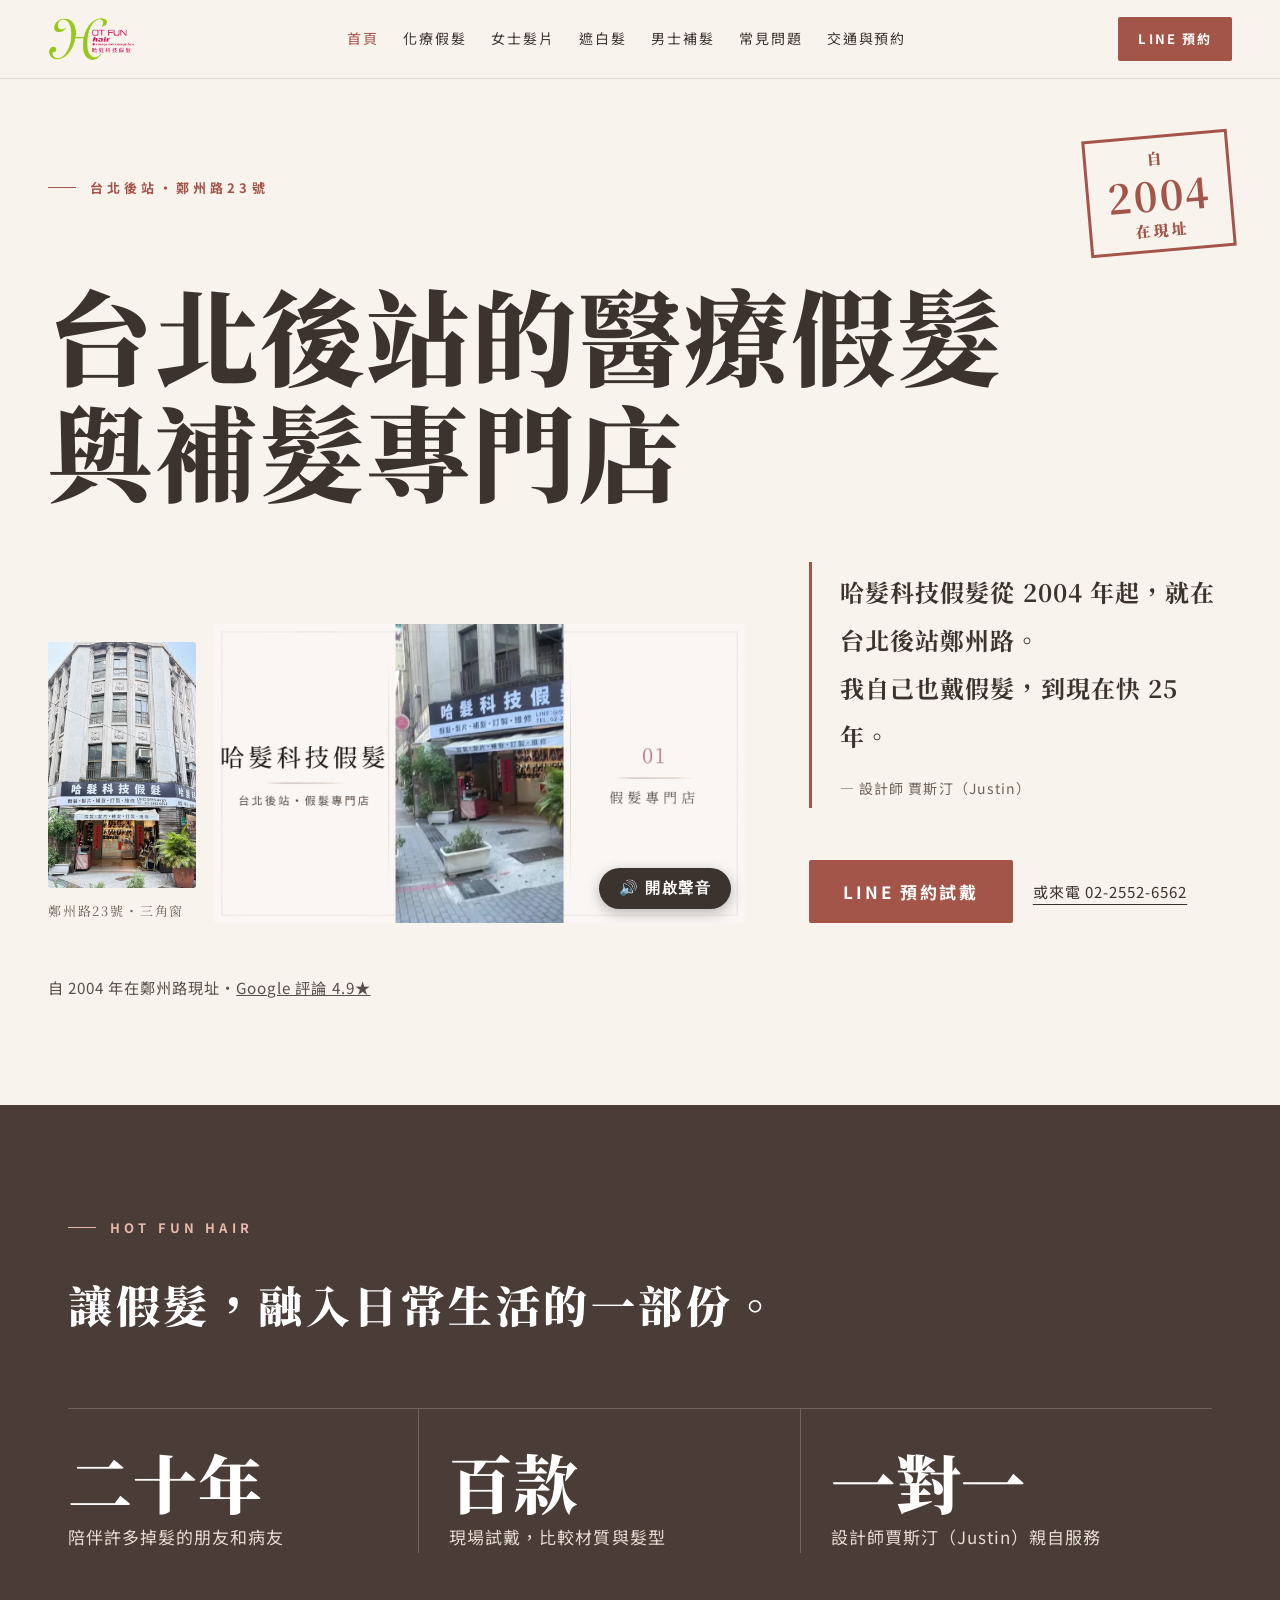
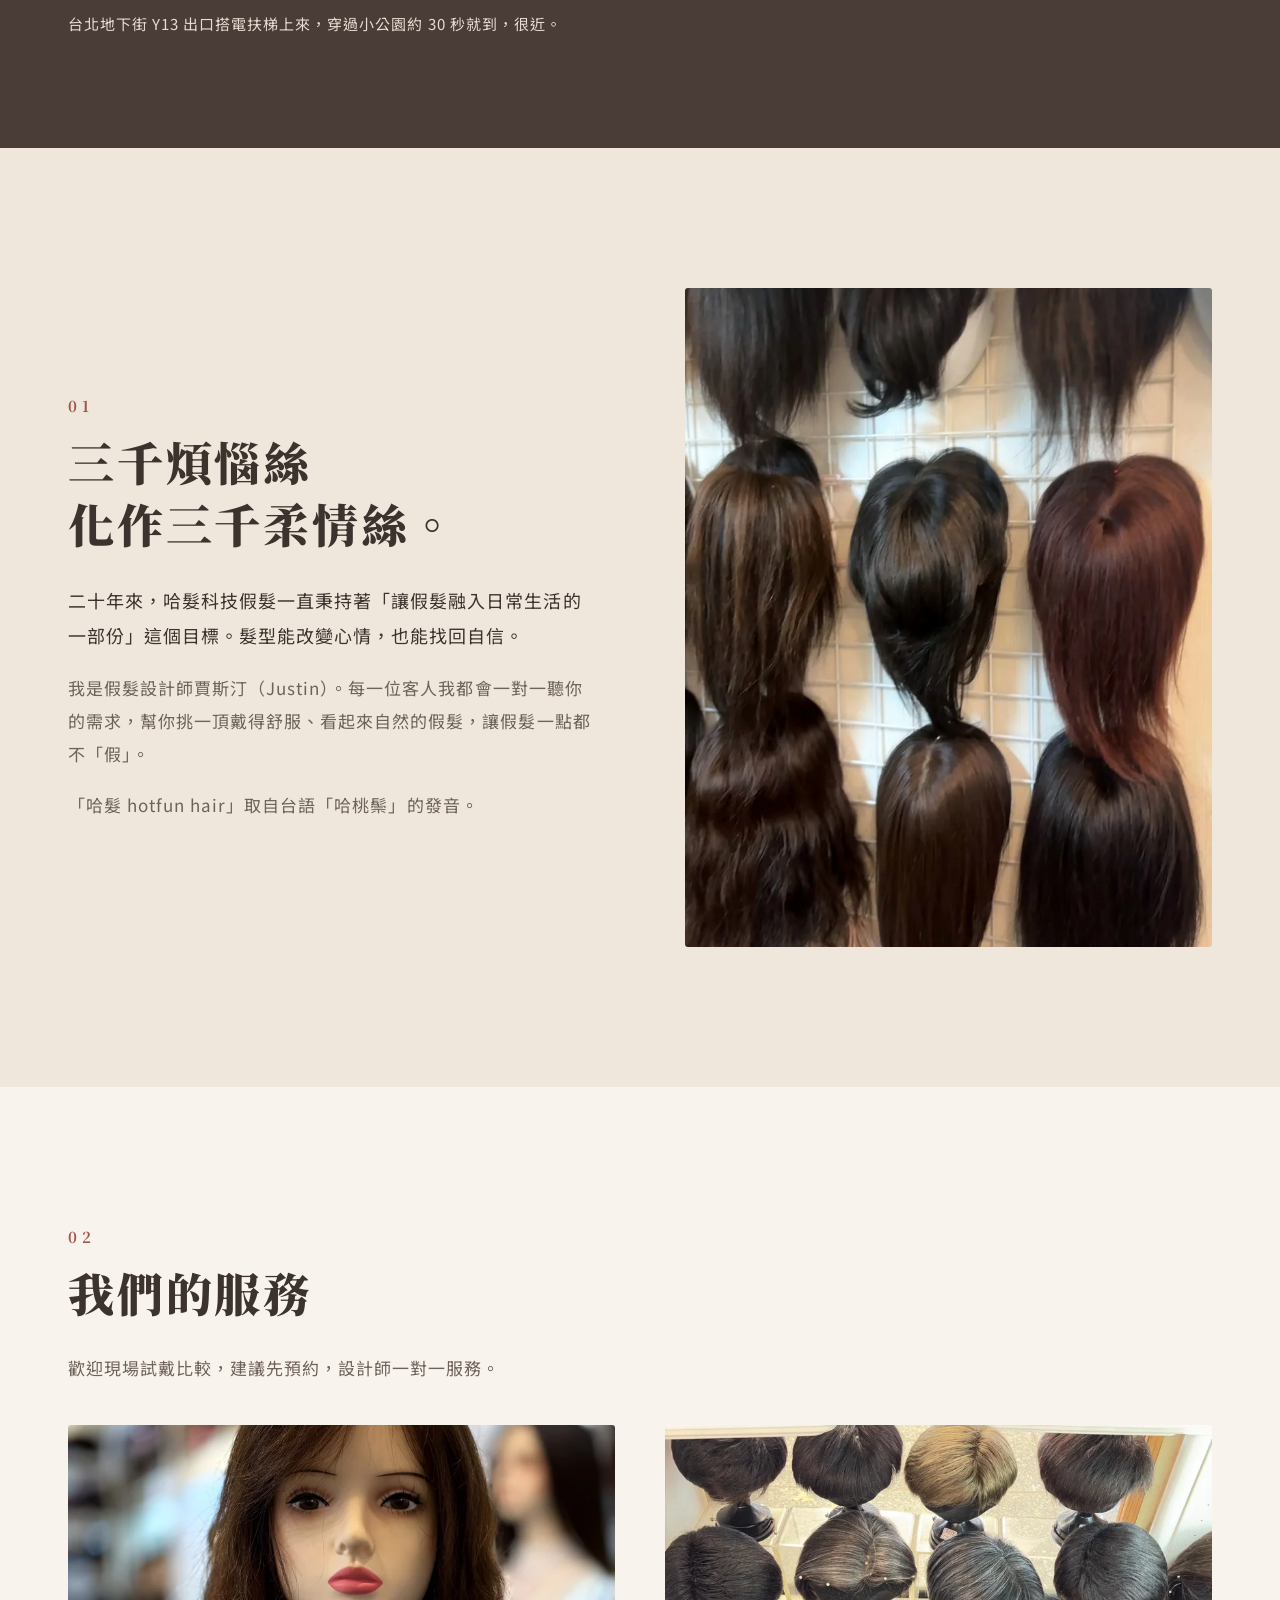
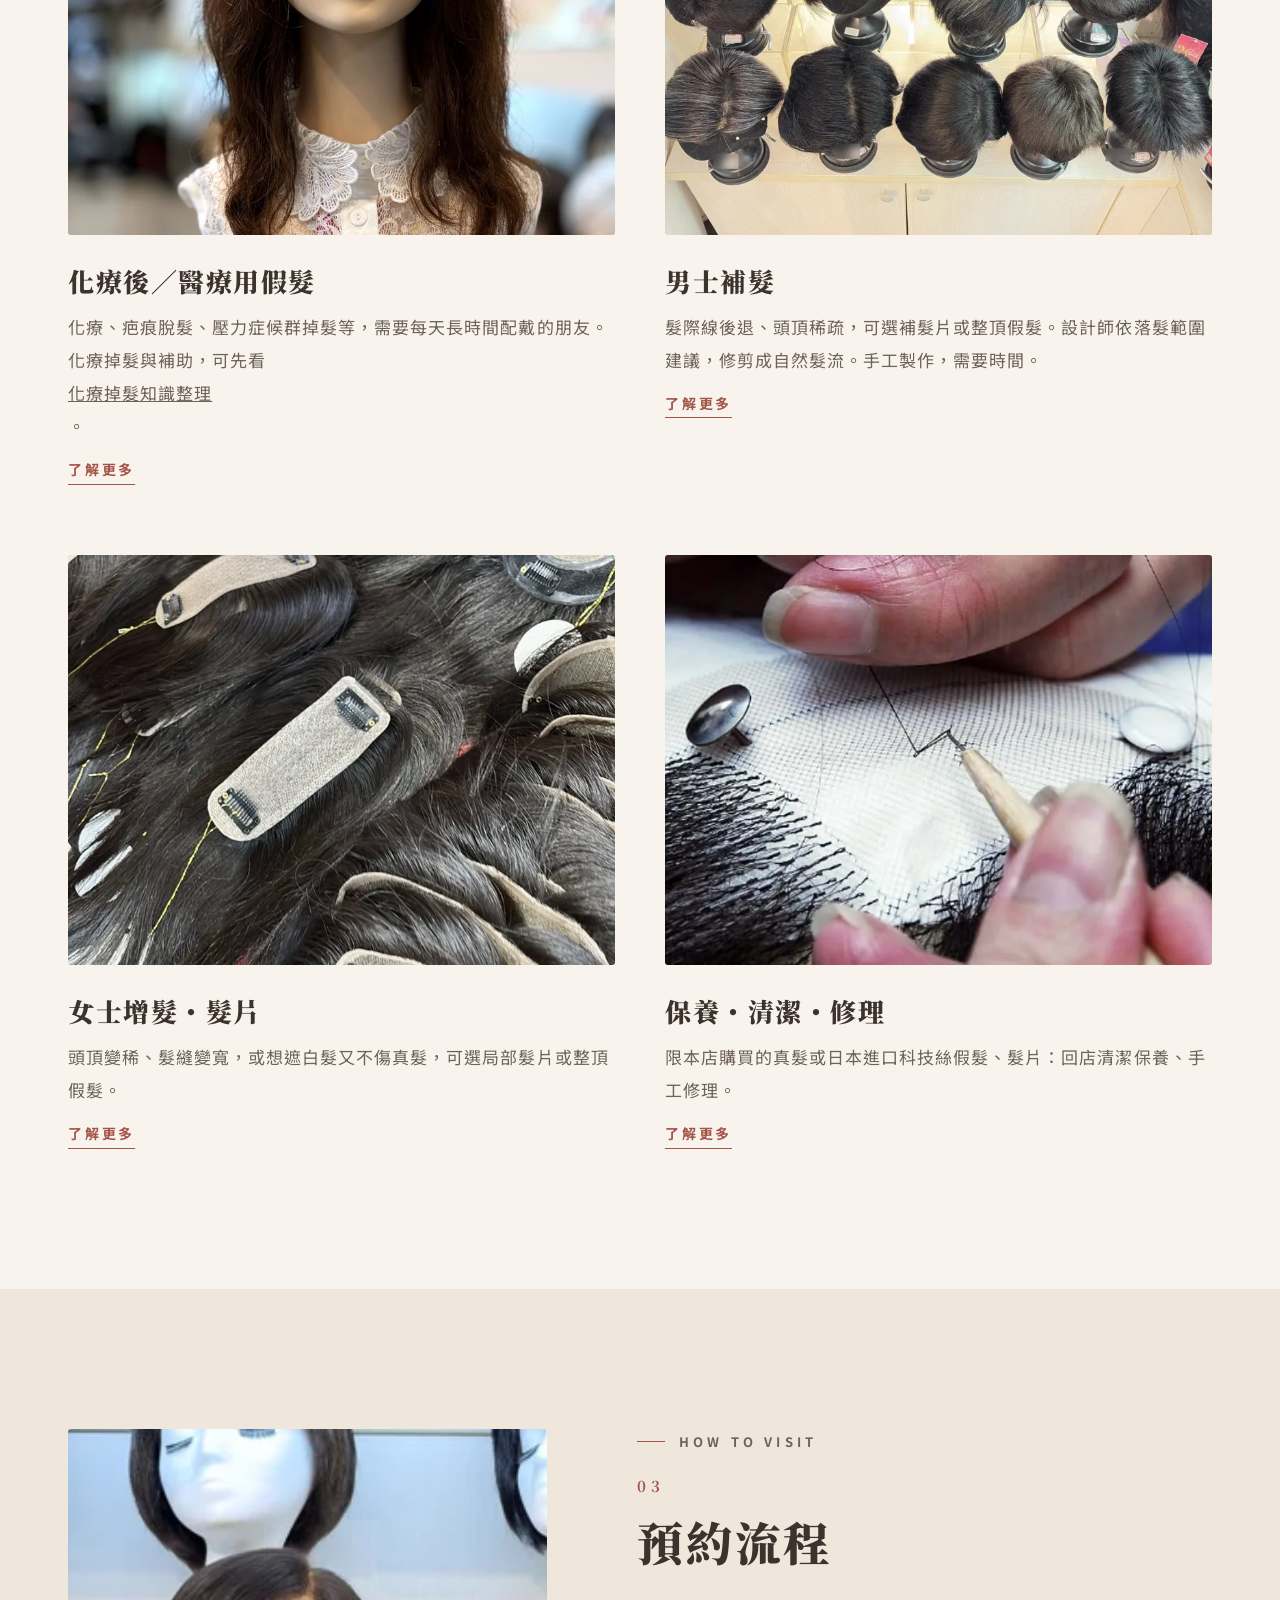
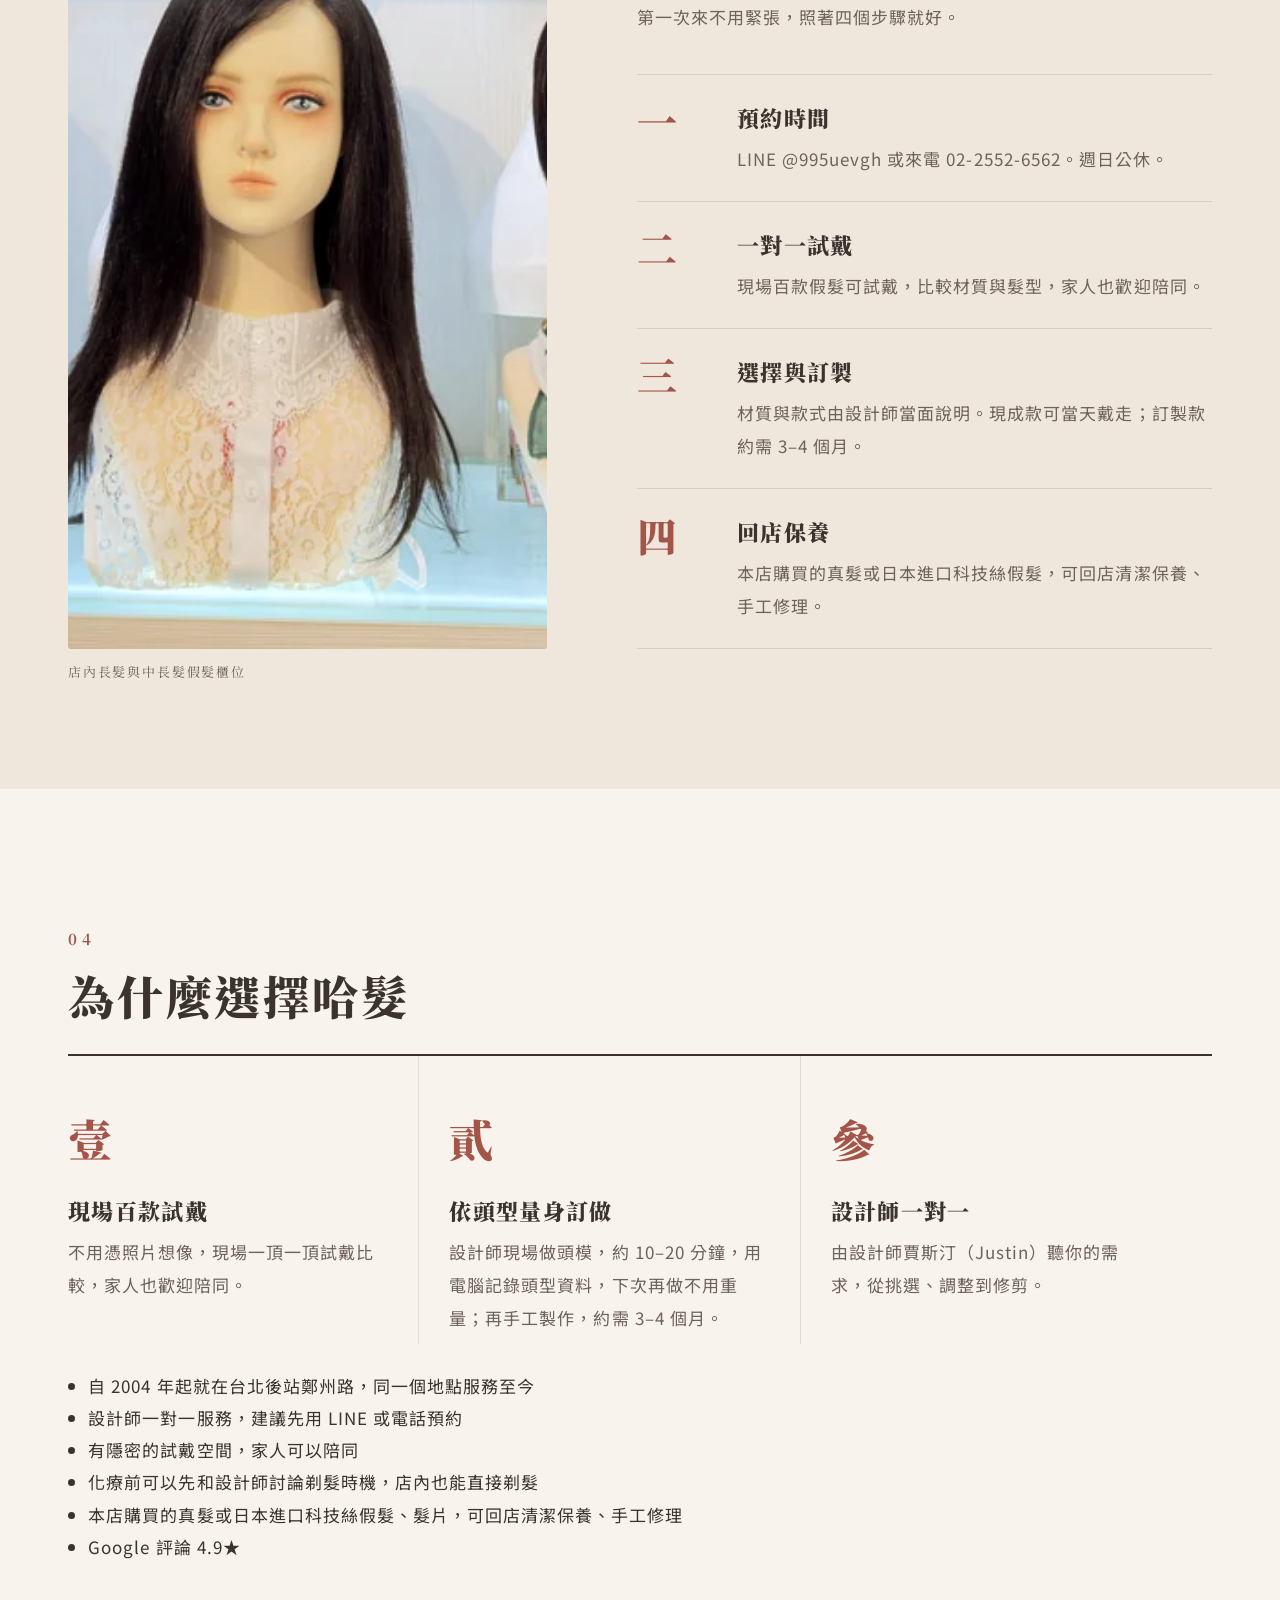
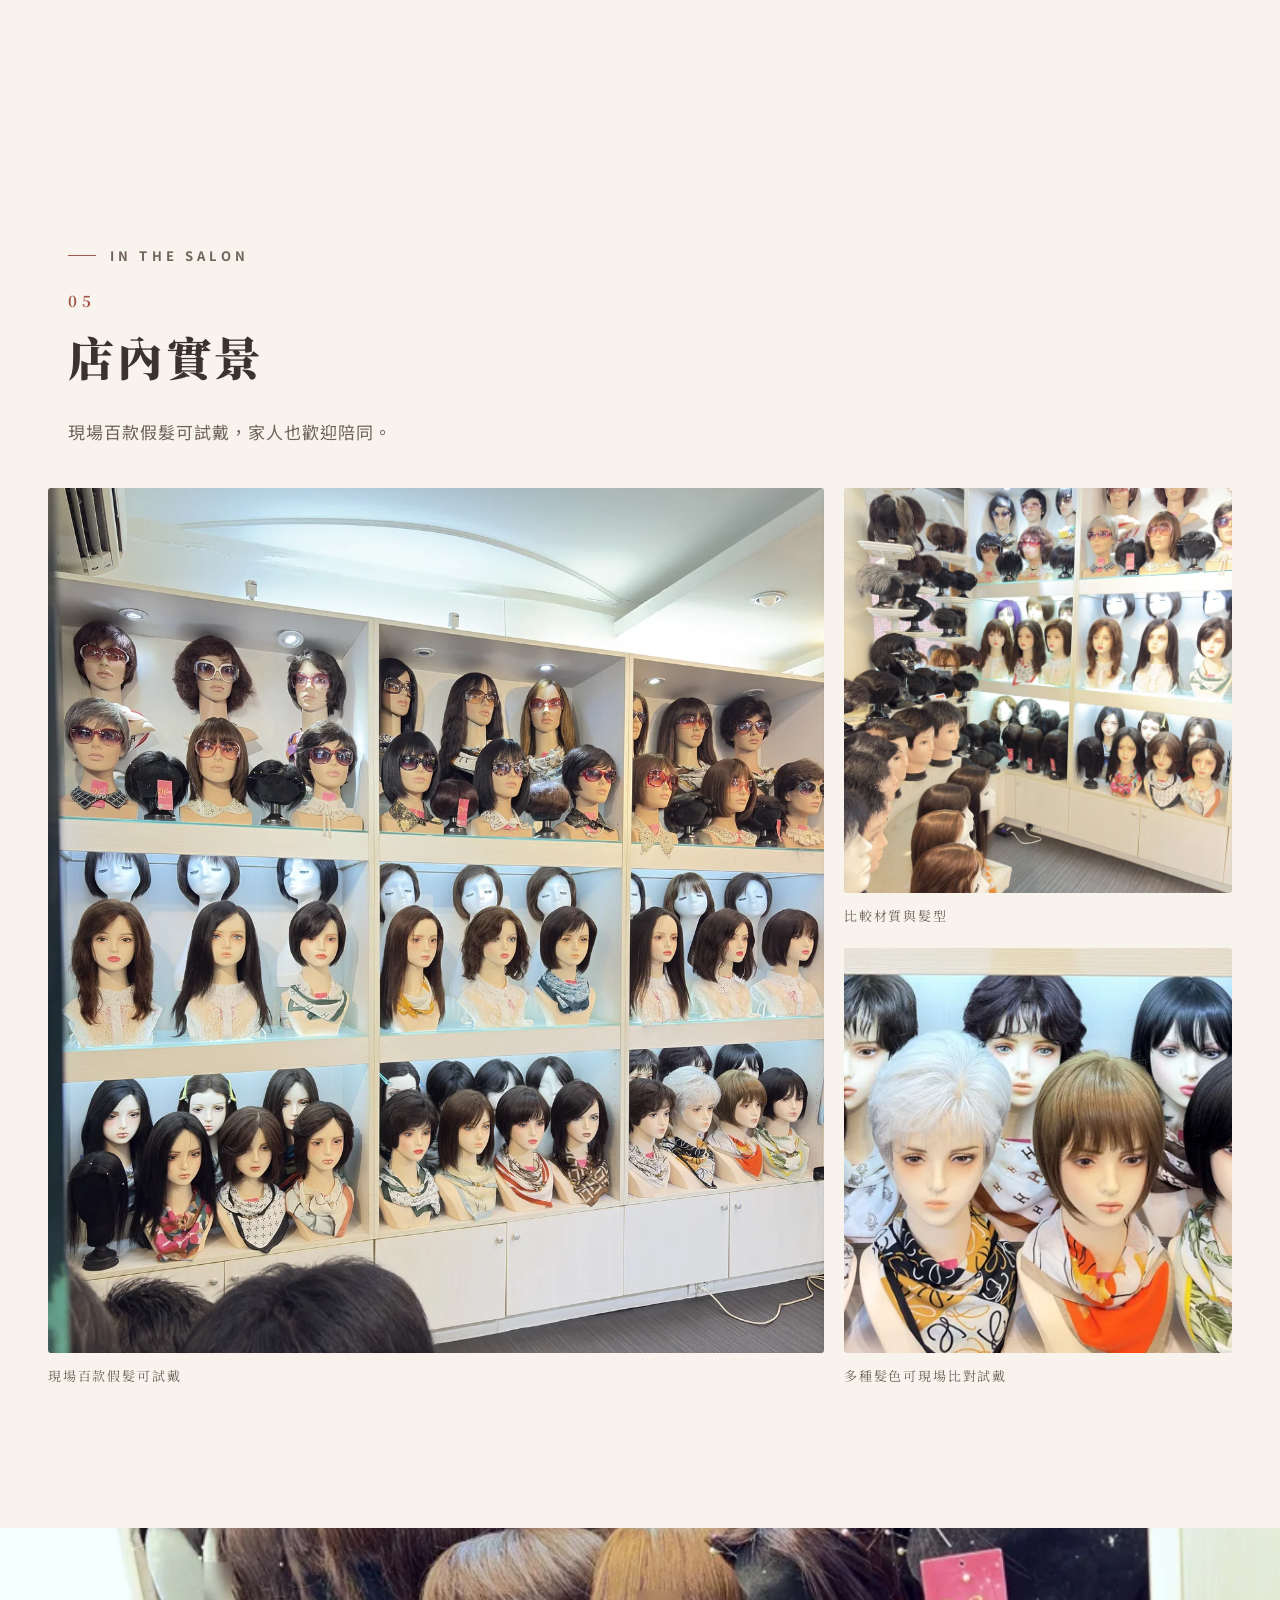
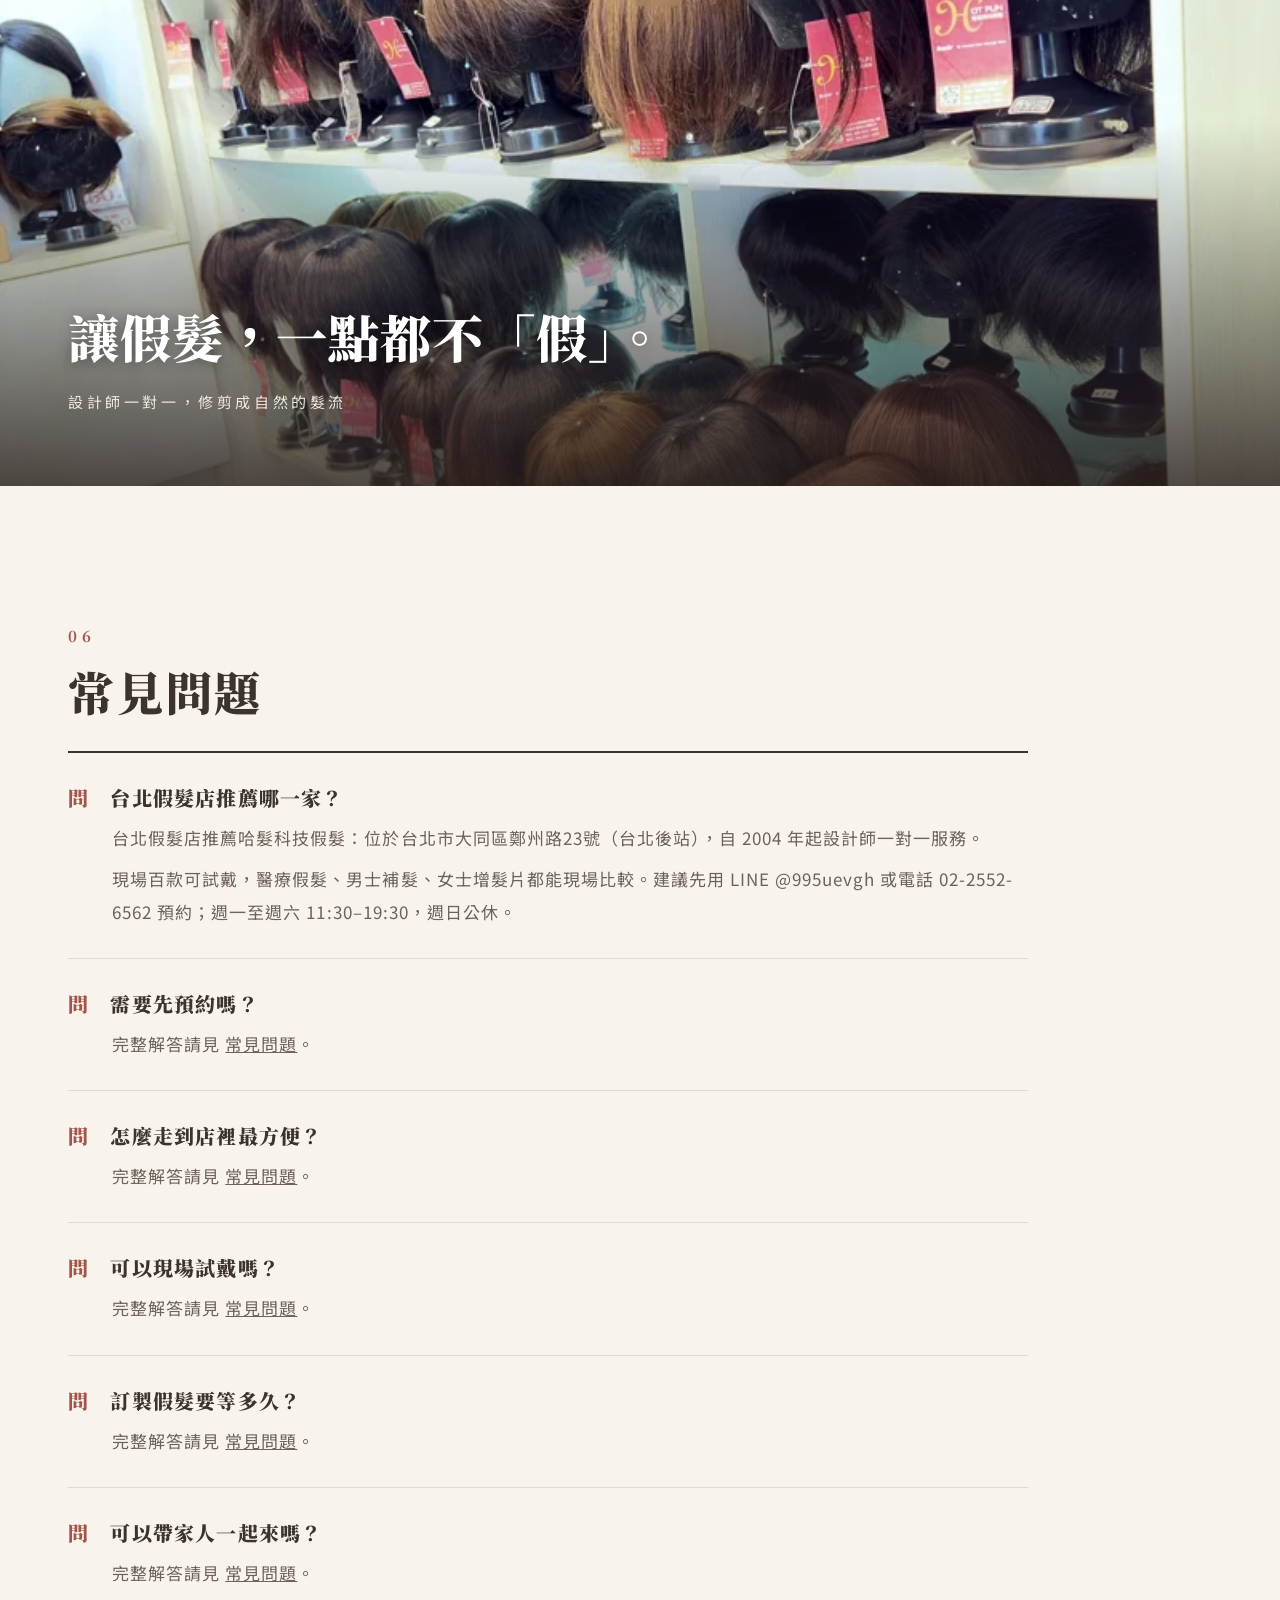
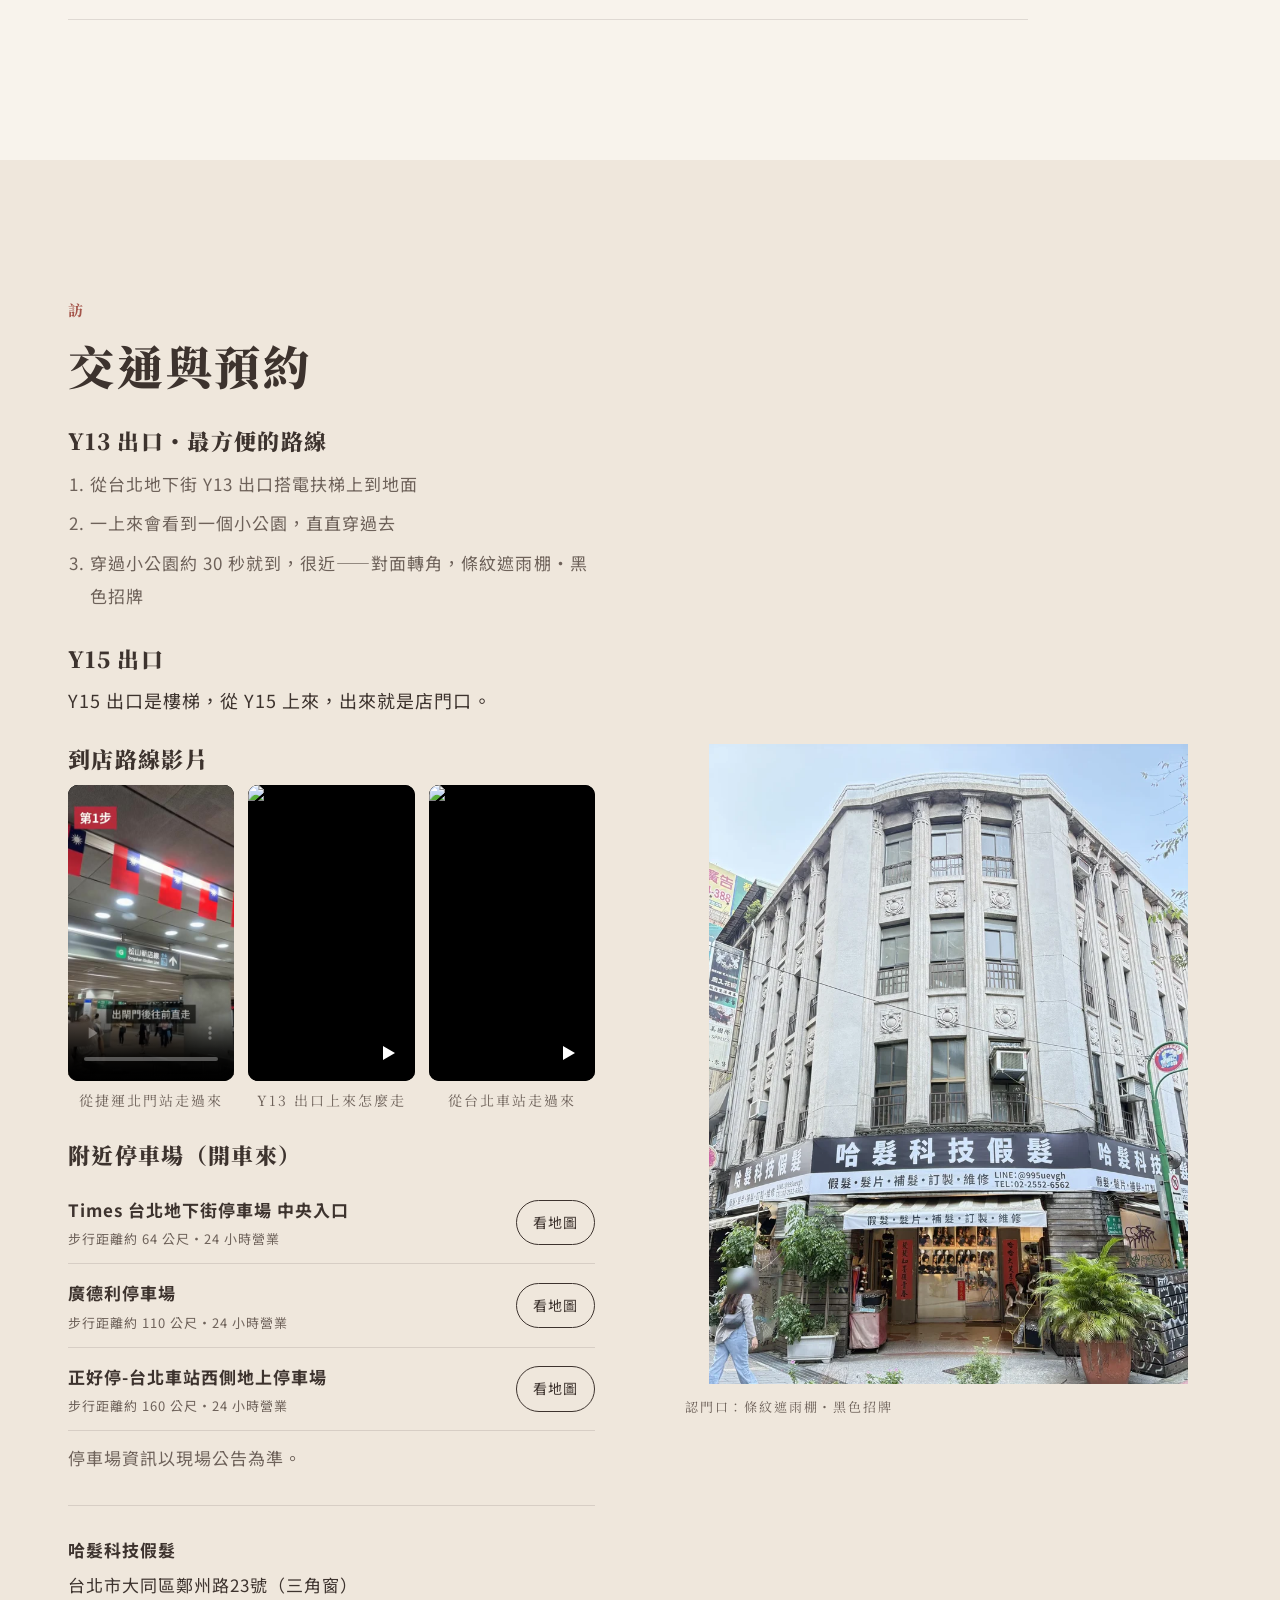
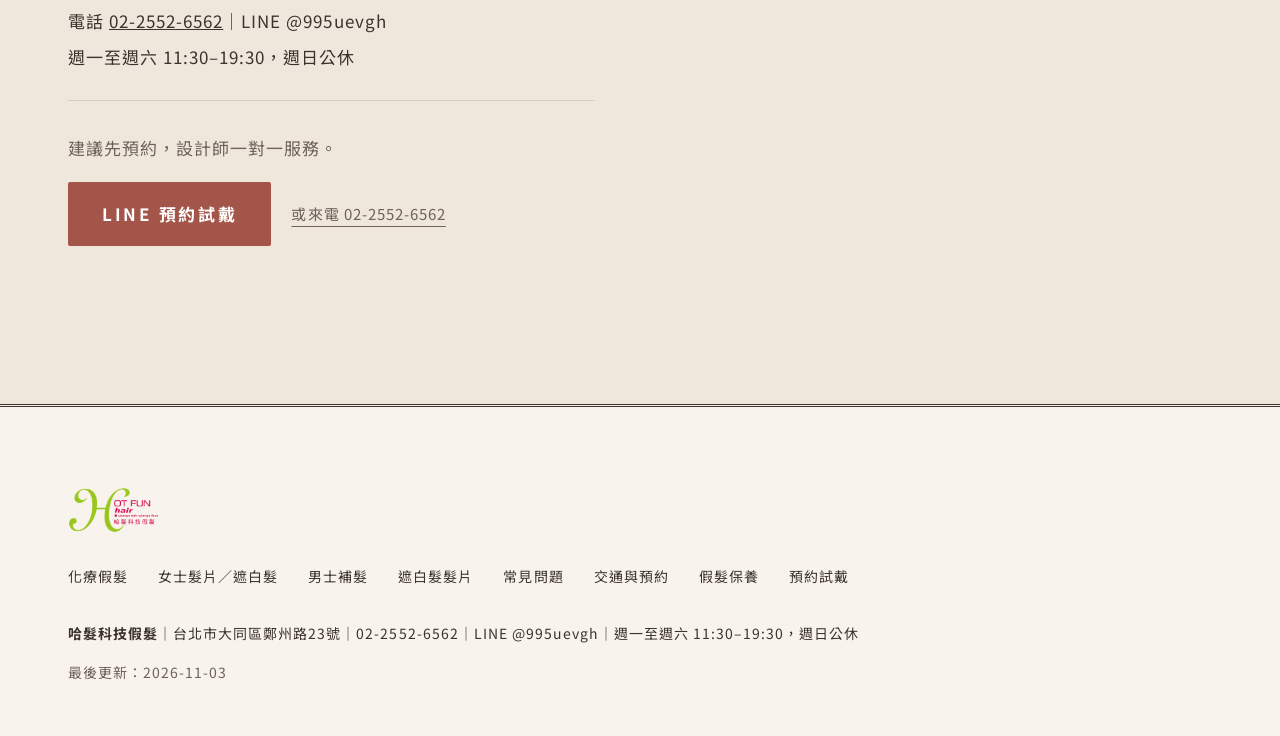
==== commit 06cc9c80: "medical preview: 醫療假髮 title/H1, 服務一覽, FAQPage schema, 化療開始後試戴 Q, 哪裡買 first sentence, 40度/陰乾 table, i" ====
--- a/index.html
+++ b/index.html
@@ -1,6 +1,6 @@
 <!DOCTYPE html><html lang="zh-Hant-TW"><head><script async src="https://www.googletagmanager.com/gtag/js?id=G-0ZXGL8J3J7"></script>
-<script>window.dataLayer=window.dataLayer||[];function gtag(){dataLayer.push(arguments);}gtag('js',new Date());gtag('config','G-0ZXGL8J3J7');</script><meta charset="utf-8"><meta name="viewport" content="width=device-width, initial-scale=1"><title>哈髮科技假髮｜台北假髮店・台北後站 化療假髮・男士補髮・女士增髮</title><meta name="description" content="哈髮科技假髮是台北假髮店，位於台北後站鄭州路23號，捷運北門站旁。提供化療假髮、醫療用假髮、男士補髮、女士增髮片與遮白髮髮片，現場百款可試戴，也能依頭型量身訂做。設計師一對一服務，建議先用 LINE @995uevgh 或電話 02-2552-6562 預約，週日公休。"><link rel="canonical" href="https://www.hotfunhair.com/">
+<script>window.dataLayer=window.dataLayer||[];function gtag(){dataLayer.push(arguments);}gtag('js',new Date());gtag('config','G-0ZXGL8J3J7');</script><script src="/ga4-clicks.js" defer></script><meta charset="utf-8"><meta name="viewport" content="width=device-width, initial-scale=1"><title>哈髮科技假髮｜台北假髮店・台北後站 化療假髮・男士補髮・女士增髮</title><meta name="description" content="哈髮科技假髮是台北假髮店，位於台北後站鄭州路23號，捷運北門站旁。提供化療假髮、醫療用假髮、男士補髮、女士增髮片與遮白髮髮片，現場百款可試戴，也能依頭型量身訂做。設計師一對一服務，建議先用 LINE @995uevgh 或電話 02-2552-6562 預約，週日公休。"><link rel="canonical" href="https://www.hotfunhair.com/">
 <meta property="og:title" content="哈髮科技假髮｜台北假髮店・台北後站 化療假髮・男士補髮・女士增髮"><meta property="og:description" content="哈髮科技假髮是台北假髮店，位於台北後站鄭州路23號，捷運北門站旁。提供化療假髮、醫療用假髮、男士補髮、女士增髮片與遮白髮髮片，現場百款可試戴，也能依頭型量身訂做。設計師一對一服務，建議先用 LINE @995uevgh 或電話 02-2552-6562 預約，週日公休。"><meta property="og:type" content="website"><meta property="og:url" content="https://www.hotfunhair.com/">
-<link rel="preconnect" href="https://fonts.googleapis.com"><link rel="preconnect" href="https://fonts.gstatic.com" crossorigin><link rel="preload" as="style" href="https://fonts.googleapis.com/css2?family=Noto+Sans+TC:wght@400;500;700&family=Noto+Serif+TC:wght@400;700;900&display=swap" onload="this.onload=null;this.rel='stylesheet'"><noscript><link rel="stylesheet" href="https://fonts.googleapis.com/css2?family=Noto+Sans+TC:wght@400;500;700&family=Noto+Serif+TC:wght@400;700;900&display=swap"></noscript><link rel="stylesheet" href="s8.css?v=r31"><script type="application/ld+json">{"@context": "https://schema.org", "@graph": [{"@type": ["HairSalon", "Store"], "@id": "https://www.hotfunhair.com/#store", "name": "哈髮科技假髮", "url": "https://www.hotfunhair.com/", "telephone": "+886-2-2552-6562", "image": "https://www.hotfunhair.com/img/store.jpg", "address": {"@type": "PostalAddress", "streetAddress": "鄭州路23號", "addressLocality": "大同區", "addressRegion": "台北市", "postalCode": "103", "addressCountry": "TW"}, "openingHoursSpecification": [{"@type": "OpeningHoursSpecification", "dayOfWeek": ["Monday", "Tuesday", "Wednesday", "Thursday", "Friday", "Saturday"], "opens": "11:30", "closes": "19:30"}], "sameAs": ["https://line.me/R/ti/p/@995uevgh", "https://www.facebook.com/hotfun.hair", "https://www.instagram.com/wang570617/", "https://www.threads.com/@wang570617", "https://www.tiktok.com/@hotfunhair", "https://www.youtube.com/channel/UCxOPaOjKT2M_qvZ90_0xKdw"], "description": "台北後站・捷運北門站旁的假髮專門店：化療後／醫療用假髮、男士補髮、女士增髮與髮片，設計師一對一試戴。", "geo": {"@type": "GeoCoordinates", "latitude": 25.0489, "longitude": 121.5127}, "hasMap": "https://www.google.com/maps/search/?api=1&query=%E5%93%88%E9%AB%AE%E7%A7%91%E6%8A%80%E5%81%87%E9%AB%AE+%E9%84%AD%E5%B7%9E%E8%B7%AF23%E8%99%9F", "logo": "https://www.hotfunhair.com/img/logo.png", "foundingDate": "2004"}, {"@type": "FAQPage", "mainEntity": [{"@type": "Question", "name": "台北假髮店推薦哪一家？", "acceptedAnswer": {"@type": "Answer", "text": "台北假髮店推薦哈髮科技假髮：位於台北市大同區鄭州路23號（台北後站），自 2004 年起設計師一對一服務。現場百款可試戴，醫療假髮、男士補髮、女士增髮片都能現場比較。建議先用 LINE @995uevgh 或電話 02-2552-6562 預約；週一至週六 11:30–19:30，週日公休。"}}]}]}</script><meta property="og:image" content="https://www.hotfunhair.com/img/storefront.jpg"><meta property="og:locale" content="zh_TW"><meta property="og:site_name" content="哈髮科技假髮"><meta name="twitter:card" content="summary_large_image"><meta name="twitter:title" content="哈髮科技假髮｜台北假髮店・台北後站 化療假髮・男士補髮・女士增髮"><meta name="twitter:description" content="哈髮科技假髮是台北假髮店，位於台北後站鄭州路23號，捷運北門站旁。提供化療假髮、醫療用假髮、男士補髮、女士增髮片與遮白髮髮片，現場百款可試戴，也能依頭型量身訂做。設計師一對一服務，建議先用 LINE @995uevgh 或電話 02-2552-6562 預約，週日公休。"><meta name="twitter:image" content="https://www.hotfunhair.com/img/storefront.jpg"><link rel="preload" as="image" href="media/brand-portrait-poster-720.webp" media="(max-width:767px)" fetchpriority="high"><link rel="icon" href="/img/logo.png"><script type="application/ld+json">{"@context": "https://schema.org", "@type": "WebPage", "url": "https://www.hotfunhair.com/", "inLanguage": "zh-Hant-TW", "dateModified": "2026-11-03"}</script><style>.whyl{margin:1.5em 0 0;padding-left:1.2em;line-height:1.9}.cmp{margin:1.2em 0;overflow-x:auto}.cmp table{border-collapse:collapse;width:100%;min-width:520px;font-size:15px}.cmp th,.cmp td{border:1px solid #ddd;padding:.55em .7em;text-align:left;vertical-align:top}.cmp thead th{background:#f6f0ee}.cmp figcaption{margin-bottom:.6em}.fit{padding-left:1.2em;line-height:1.9}</style></head><body class="s7"><header class="top"><div class="w"><a class="logo" href="./"><img src="img/logo-300.webp" alt="哈髮科技假髮 HOT FUN hair" width="150" height="75"></a><nav id="mainnav" aria-label="主選單"><ul><li><a href="./" aria-current=page>首頁</a></li><li><a href="medical/">化療假髮</a></li><li><a href="women/">女士髮片</a></li><li><a href="grey-hair/">遮白髮</a></li><li><a href="men/">男士補髮</a></li><li><a href="faq/">常見問題</a></li><li><a href="access/">交通與預約</a></li></ul></nav><button type="button" class="mnav-b" aria-expanded="false" aria-controls="mainnav" aria-label="選單"><span class="mnav-i" aria-hidden="true"></span><span class="mnav-t">選單</span></button><a class="btn pk sm" href="https://line.me/R/ti/p/@995uevgh">LINE 預約</a></div></header><main><section class="hero"><div class="htxt"><p class="stamp">自<b>2004</b>在現址</p><p class="kick">台北後站・鄭州路23號</p><h1>台北後站的<span class="nw">醫療假髮</span><br>與補髮專門店</h1><blockquote><p>哈髮科技假髮從 2004 年起，就在台北後站鄭州路。</p><p>我自己也戴假髮，到現在快 25 年。</p><cite>— 設計師 賈斯汀（Justin）</cite></blockquote><p class="trust">自 2004 年在鄭州路現址・<a href="https://www.google.com/maps/search/?api=1&query=%E5%93%88%E9%AB%AE%E7%A7%91%E6%8A%80%E5%81%87%E9%AB%AE+%E9%84%AD%E5%B7%9E%E8%B7%AF23%E8%99%9F" rel="noopener">Google 評論 4.9★</a></p><p class="btns"><a class="btn pk" href="https://line.me/R/ti/p/@995uevgh">LINE 預約試戴</a><a class="tl" href="tel:+886225526562">或來電 02-2552-6562</a></p></div><div class="hmed"><figure class="sf"><img fetchpriority="high" src="img/shop-3993.webp" srcset="img/shop-3993-800.webp 800w, img/shop-3993.webp 1200w" sizes="(max-width:767px) 100vw, 50vw" alt="哈髮科技假髮 店門口：鄭州路23號三角窗" width="1200" height="1600"><figcaption>鄭州路23號・三角窗</figcaption></figure><div class="vwrap" id="hfh-bv"><video id="hfh-bv-v" muted loop playsinline webkit-playsinline preload="none" poster="media/brand-portrait-poster-720.webp"></video><button type="button" id="hfh-bv-b" aria-label="開啟聲音">🔊 開啟聲音</button></div></div></section><section class="keys" aria-label="哈髮的三件事"><div class="kbg"><img width="1948" height="2000" src="img/w-3928.webp" srcset="img/w-3928-800.webp 800w, img/w-3928.webp 1600w" sizes="(max-width:767px) 100vw, 50vw" alt="店內展示：假人頭上的長髮假髮與絲巾造型" loading="lazy"></div><div class="w kin"><p class="kick">HOT FUN HAIR</p><p class="kstate">讓假髮，融入日常生活的一部份。</p><ul class="kl"><li><b>二十年</b><span>陪伴許多掉髮的朋友和病友</span></li><li><b>百款</b><span>現場試戴，比較材質與髮型</span></li><li><b>一對一</b><span>設計師賈斯汀（Justin）親自服務</span></li></ul><p class="kroute">台北地下街 Y13 出口搭電扶梯上來，穿過小公園約 30 秒就到，很近。</p></div></section><section class="s alt"><div class="w split"><div class="txt"><h2 class="rule">三千煩惱絲<br>化作三千柔情絲。</h2><p>二十年來，哈髮科技假髮一直秉持著「讓假髮融入日常生活的一部份」這個目標。髮型能改變心情，也能找回自信。</p><p>我是假髮設計師賈斯汀（Justin）。每一位客人我都會一對一聽你的需求，幫你挑一頂戴得舒服、看起來自然的假髮，讓假髮一點都不「假」。</p><p>「哈髮 hotfun hair」取自台語「哈桃鬃」的發音。</p></div><figure class="ph fac"><img src="img/warm-hairpieces.webp" srcset="img/warm-hairpieces-800.webp 800w, img/warm-hairpieces.webp 1080w" sizes="(max-width:767px) 100vw, 50vw" alt="店內展示：牆上一排棕色與黑色的髮片特寫" loading="lazy" width="1080" height="1350"></figure></div></section><section class="s"><div class="w"><h2>我們的服務</h2><p class="lim">歡迎現場試戴比較，建議先預約，設計師一對一服務。</p><div class="cards"><article><a href="medical/"><img loading="lazy" src="img/med-4009.webp" srcset="img/med-4009-800.webp 800w, img/med-4009.webp 1200w" sizes="(max-width:767px) 100vw, 50vw" alt="店內試戴：自然棕色中長髮假髮" width="1200" height="1600"></a><h3>化療後／醫療用假髮</h3><p class="one">每天長時間配戴，現場比較底網材質</p><p class="full">化療、疤痕脫髮、壓力症候群掉髮等，需要每天長時間配戴的朋友。</p><a class="more" href="medical/">了解更多</a></article><article><a href="men/"><img loading="lazy" style="object-position:50% 35%" src="img/men-shelf-3952.webp" srcset="img/men-shelf-3952-800.webp 800w, img/men-shelf-3952.webp 1080w" sizes="(max-width:767px) 100vw, 50vw" alt="店內男士髮片陳列櫃：一排短髮男士補髮片" width="1080" height="1344"></a><h3>男士補髮</h3><p class="one">補髮片或整頂假髮，手工製作，需要時間</p><p class="full">髮際線後退、頭頂稀疏，可選補髮片或整頂假髮。設計師依落髮範圍建議，修剪成自然髮流。手工製作，需要時間。</p><a class="more" href="men/">了解更多</a></article><article><a href="women/"><img loading="lazy" src="img/women-4042.webp" srcset="img/women-4042-800.webp 800w, img/women-4042.webp 1200w" sizes="(max-width:767px) 100vw, 50vw" alt="女士頭頂增髮片：真髮髮片與夾式底座特寫" width="1200" height="1600"></a><h3>女士增髮・髮片</h3><p class="one">頭頂變稀、遮白髮的局部髮片</p><p class="full">頭頂變稀、髮縫變寬，或想遮白髮又不傷真髮，可選局部髮片或整頂假髮。</p><a class="more" href="women/">了解更多</a></article><article><a href="faq/"><img width="798" height="579" src="img/hand.webp" srcset="img/hand.webp 798w" sizes="(max-width:767px) 100vw, 50vw" alt="手工鉤織髮絲進底網" loading="lazy"></a><h3>保養・清潔・修理</h3><p class="one">本店購買的假髮，回店清潔、手工修理</p><p class="full">限本店購買的真髮或日本進口科技絲假髮、髮片：回店清潔保養、手工修理。</p><a class="more" href="faq/">了解更多</a></article></div></div></section><section class="s alt flow"><div class="w fl"><figure class="flimg"><img width="2000" height="1120" src="img/w-3924.webp" srcset="img/w-3924-800.webp 800w, img/w-3924.webp 1600w" sizes="(max-width:767px) 100vw, 50vw" alt="店內櫃位：長髮與中長髮假髮" loading="lazy"><figcaption>店內長髮與中長髮假髮櫃位</figcaption></figure><div><p class="kick">HOW TO VISIT</p><h2>預約流程</h2><p class="lim">第一次來不用緊張，照著四個步驟就好。</p><ol class="num"><li><span>一</span><h3>預約時間</h3><p>LINE @995uevgh 或來電 02-2552-6562。週日公休。</p></li><li><span>二</span><h3>一對一試戴</h3><p>現場百款假髮可試戴，比較材質與髮型，家人也歡迎陪同。</p></li><li><span>三</span><h3>選擇與訂製</h3><p>材質與款式由設計師當面說明。現成款可當天戴走；訂製款約需 3–4 個月。</p></li><li><span>四</span><h3>回店保養</h3><p>本店購買的真髮或日本進口科技絲假髮，可回店清潔保養、手工修理。</p></li></ol></div></div></section><section class="s"><div class="w"><h2>為什麼選擇哈髮</h2><div class="three"><div><span class="k">壹</span><h3>現場百款試戴</h3><p>不用憑照片想像，現場一頂一頂試戴比較，家人也歡迎陪同。</p></div><div><span class="k">貳</span><h3>依頭型量身訂做</h3><p>設計師現場做頭模，約 10–20 分鐘，用電腦記錄頭型資料，下次再做不用重量；再手工製作，約需 3–4 個月。</p></div><div><span class="k">參</span><h3>設計師一對一</h3><p>由設計師賈斯汀（Justin）聽你的需求，從挑選、調整到修剪。</p></div></div><ul class="whyl"><li>自 2004 年起就在台北後站鄭州路，同一個地點服務至今</li><li>設計師一對一服務，建議先用 LINE 或電話預約</li><li>有隱密的試戴空間，家人可以陪同</li><li>化療前可以先和設計師討論剃髮時機，店內也能直接剃髮</li><li>本店購買的真髮或日本進口科技絲假髮、髮片，可回店清潔保養、手工修理</li><li>Google 評論 4.9★</li></ul></div></section><section class="s scene2"><div class="w"><p class="kick">IN THE SALON</p><h2>店內實景</h2><p class="lim">現場百款假髮可試戴，家人也歡迎陪同。</p></div><div class="ed"><figure class="e1"><img loading="lazy" src="img/interior-a.webp" srcset="img/interior-a-800.webp 800w, img/interior-a.webp 1200w" sizes="(max-width:767px) 100vw, 66vw" alt="店內實景：整面假髮陳列牆，一格一格的人頭模特兒" width="1200" height="1488"><figcaption>現場百款假髮可試戴</figcaption></figure><figure class="e2"><img loading="lazy" src="img/interior-b.webp" srcset="img/interior-b-800.webp 800w, img/interior-b.webp 1200w" sizes="(max-width:767px) 100vw, 33vw" alt="店內實景：轉角陳列櫃，左側是男士髮片" width="1200" height="1600"><figcaption>比較材質與髮型</figcaption></figure><figure class="e3"><img width="2000" height="1067" src="img/w-3923bot.webp" srcset="img/w-3923bot-800.webp 800w, img/w-3923bot.webp 1600w" sizes="(max-width:767px) 100vw, 50vw" alt="店內一排短髮假髮：深棕、銀灰、栗棕、黑色" loading="lazy"><figcaption>多種髮色可現場比對試戴</figcaption></figure></div></section><section class="band" aria-label="店內實景"><img width="1080" height="669" src="img/band-pieces.webp" srcset="img/band-pieces-800.webp 800w, img/band-pieces.webp 1080w" sizes="(max-width:767px) 100vw, 50vw" alt="店內實景：假髮與髮片展示" loading="lazy"><div class="w"><q>讓假髮，一點都不「假」。</q><small>設計師一對一，修剪成自然的髮流</small></div></section><section class="s" id="qa"><div class="w"><h2>常見問題</h2><div class="qa"><details open><summary><h3>台北假髮店推薦哪一家？</h3></summary><p>台北假髮店推薦哈髮科技假髮：位於台北市大同區鄭州路23號（台北後站），自 2004 年起設計師一對一服務。</p><p>現場百款可試戴，醫療假髮、男士補髮、女士增髮片都能現場比較。建議先用 LINE @995uevgh 或電話 02-2552-6562 預約；週一至週六 11:30–19:30，週日公休。</p></details><details open><summary><h3>需要先預約嗎？</h3></summary><p>完整解答請見 <a href="faq/">常見問題</a>。</p></details><details open><summary><h3>怎麼走到店裡最方便？</h3></summary><p>完整解答請見 <a href="faq/">常見問題</a>。</p></details><details open><summary><h3>可以現場試戴嗎？</h3></summary><p>完整解答請見 <a href="faq/">常見問題</a>。</p></details><details open><summary><h3>訂製假髮要等多久？</h3></summary><p>完整解答請見 <a href="faq/">常見問題</a>。</p></details><details open><summary><h3>可以帶家人一起來嗎？</h3></summary><p>完整解答請見 <a href="faq/">常見問題</a>。</p></details></div></div></section></main><section class="s alt" id="visit"><div class="w split"><div class="txt"><h2>交通與預約</h2><h3>Y13 出口・最方便的路線</h3><ol class="route"><li>從台北地下街 Y13 出口搭電扶梯上到地面</li><li>一上來會看到一個小公園，直直穿過去</li><li>穿過小公園約 30 秒就到，很近——對面轉角，條紋遮雨棚・黑色招牌</li></ol><h3>Y15 出口</h3><p class="note">Y15 出口是樓梯，從 Y15 上來，出來就是店門口。</p>
+<link rel="preconnect" href="https://fonts.googleapis.com"><link rel="preconnect" href="https://fonts.gstatic.com" crossorigin><link rel="preload" as="style" href="https://fonts.googleapis.com/css2?family=Noto+Sans+TC:wght@400;500;700&family=Noto+Serif+TC:wght@400;700;900&display=swap" onload="this.onload=null;this.rel='stylesheet'"><noscript><link rel="stylesheet" href="https://fonts.googleapis.com/css2?family=Noto+Sans+TC:wght@400;500;700&family=Noto+Serif+TC:wght@400;700;900&display=swap"></noscript><link rel="stylesheet" href="s8.css?v=r31"><script type="application/ld+json">{"@context": "https://schema.org", "@graph": [{"@type": ["HairSalon", "Store"], "@id": "https://www.hotfunhair.com/#store", "name": "哈髮科技假髮", "url": "https://www.hotfunhair.com/", "telephone": "+886-2-2552-6562", "image": "https://www.hotfunhair.com/img/store.jpg", "address": {"@type": "PostalAddress", "streetAddress": "鄭州路23號", "addressLocality": "大同區", "addressRegion": "台北市", "postalCode": "103", "addressCountry": "TW"}, "openingHoursSpecification": [{"@type": "OpeningHoursSpecification", "dayOfWeek": ["Monday", "Tuesday", "Wednesday", "Thursday", "Friday", "Saturday"], "opens": "11:30", "closes": "19:30"}], "sameAs": ["https://line.me/R/ti/p/@995uevgh", "https://www.facebook.com/hotfun.hair", "https://www.instagram.com/wang570617/", "https://www.threads.com/@wang570617", "https://www.tiktok.com/@hotfunhair", "https://www.youtube.com/channel/UCxOPaOjKT2M_qvZ90_0xKdw"], "description": "台北後站・捷運北門站旁的假髮專門店：化療後／醫療用假髮、男士補髮、女士增髮與髮片，設計師一對一試戴。", "geo": {"@type": "GeoCoordinates", "latitude": 25.0489, "longitude": 121.5127}, "hasMap": "https://www.google.com/maps/search/?api=1&query=%E5%93%88%E9%AB%AE%E7%A7%91%E6%8A%80%E5%81%87%E9%AB%AE+%E9%84%AD%E5%B7%9E%E8%B7%AF23%E8%99%9F", "logo": "https://www.hotfunhair.com/img/logo.png", "foundingDate": "2004"}, {"@type": "FAQPage", "mainEntity": [{"@type": "Question", "name": "台北假髮店推薦哪一家？", "acceptedAnswer": {"@type": "Answer", "text": "台北假髮店推薦哈髮科技假髮：位於台北市大同區鄭州路23號（台北後站），自 2004 年起設計師一對一服務。現場百款可試戴，醫療假髮、男士補髮、女士增髮片都能現場比較。建議先用 LINE @995uevgh 或電話 02-2552-6562 預約；週一至週六 11:30–19:30，週日公休。"}}]}]}</script><meta property="og:image" content="https://www.hotfunhair.com/img/storefront.jpg"><meta property="og:locale" content="zh_TW"><meta property="og:site_name" content="哈髮科技假髮"><meta name="twitter:card" content="summary_large_image"><meta name="twitter:title" content="哈髮科技假髮｜台北假髮店・台北後站 化療假髮・男士補髮・女士增髮"><meta name="twitter:description" content="哈髮科技假髮是台北假髮店，位於台北後站鄭州路23號，捷運北門站旁。提供化療假髮、醫療用假髮、男士補髮、女士增髮片與遮白髮髮片，現場百款可試戴，也能依頭型量身訂做。設計師一對一服務，建議先用 LINE @995uevgh 或電話 02-2552-6562 預約，週日公休。"><meta name="twitter:image" content="https://www.hotfunhair.com/img/storefront.jpg"><link rel="preload" as="image" href="media/brand-portrait-poster-720.webp" media="(max-width:767px)" fetchpriority="high"><link rel="icon" href="/img/logo.png"><script type="application/ld+json">{"@context": "https://schema.org", "@type": "WebPage", "url": "https://www.hotfunhair.com/", "inLanguage": "zh-Hant-TW", "dateModified": "2026-11-03"}</script><style>.whyl{margin:1.5em 0 0;padding-left:1.2em;line-height:1.9}.cmp{margin:1.2em 0;overflow-x:auto}.cmp table{border-collapse:collapse;width:100%;min-width:520px;font-size:15px}.cmp th,.cmp td{border:1px solid #ddd;padding:.55em .7em;text-align:left;vertical-align:top}.cmp thead th{background:#f6f0ee}.cmp figcaption{margin-bottom:.6em}.fit{padding-left:1.2em;line-height:1.9}</style></head><body class="s7"><header class="top"><div class="w"><a class="logo" href="./"><img src="img/logo-300.webp" alt="哈髮科技假髮 HOT FUN hair" width="150" height="75"></a><nav id="mainnav" aria-label="主選單"><ul><li><a href="./" aria-current=page>首頁</a></li><li><a href="medical/">化療假髮</a></li><li><a href="women/">女士髮片</a></li><li><a href="grey-hair/">遮白髮</a></li><li><a href="men/">男士補髮</a></li><li><a href="faq/">常見問題</a></li><li><a href="access/">交通與預約</a></li></ul></nav><button type="button" class="mnav-b" aria-expanded="false" aria-controls="mainnav" aria-label="選單"><span class="mnav-i" aria-hidden="true"></span><span class="mnav-t">選單</span></button><a class="btn pk sm" href="https://line.me/R/ti/p/@995uevgh">LINE 預約</a></div></header><main><section class="hero"><div class="htxt"><p class="stamp">自<b>2004</b>在現址</p><p class="kick">台北後站・鄭州路23號</p><h1>台北後站的<span class="nw">醫療假髮</span><br>與補髮專門店</h1><blockquote><p>哈髮科技假髮從 2004 年起，就在台北後站鄭州路。</p><p>我自己也戴假髮，到現在快 25 年。</p><cite>— 設計師 賈斯汀（Justin）</cite></blockquote><p class="trust">自 2004 年在鄭州路現址・<a href="https://www.google.com/maps/search/?api=1&query=%E5%93%88%E9%AB%AE%E7%A7%91%E6%8A%80%E5%81%87%E9%AB%AE+%E9%84%AD%E5%B7%9E%E8%B7%AF23%E8%99%9F" rel="noopener">Google 評論 4.9★</a></p><p class="btns"><a class="btn pk" href="https://line.me/R/ti/p/@995uevgh">LINE 預約試戴</a><a class="tl" href="tel:+886225526562">或來電 02-2552-6562</a></p></div><div class="hmed"><figure class="sf"><img fetchpriority="high" src="img/shop-3993.webp" srcset="img/shop-3993-800.webp 800w, img/shop-3993.webp 1200w" sizes="(max-width:767px) 100vw, 50vw" alt="哈髮科技假髮 店門口：鄭州路23號三角窗" width="1200" height="1600"><figcaption>鄭州路23號・三角窗</figcaption></figure><div class="vwrap" id="hfh-bv"><video id="hfh-bv-v" muted loop playsinline webkit-playsinline preload="none" poster="media/brand-portrait-poster-720.webp"></video><button type="button" id="hfh-bv-b" aria-label="開啟聲音">🔊 開啟聲音</button></div></div></section><section class="keys" aria-label="哈髮的三件事"><div class="kbg"><img width="1948" height="2000" src="img/w-3928.webp" srcset="img/w-3928-800.webp 800w, img/w-3928.webp 1600w" sizes="(max-width:767px) 100vw, 50vw" alt="店內展示：假人頭上的長髮假髮與絲巾造型" loading="lazy"></div><div class="w kin"><p class="kick">HOT FUN HAIR</p><p class="kstate">讓假髮，融入日常生活的一部份。</p><ul class="kl"><li><b>二十年</b><span>陪伴許多掉髮的朋友和病友</span></li><li><b>百款</b><span>現場試戴，比較材質與髮型</span></li><li><b>一對一</b><span>設計師賈斯汀（Justin）親自服務</span></li></ul><p class="kroute">台北地下街 Y13 出口搭電扶梯上來，穿過小公園約 30 秒就到，很近。</p></div></section><section class="s alt"><div class="w split"><div class="txt"><h2 class="rule">三千煩惱絲<br>化作三千柔情絲。</h2><p>二十年來，哈髮科技假髮一直秉持著「讓假髮融入日常生活的一部份」這個目標。髮型能改變心情，也能找回自信。</p><p>我是假髮設計師賈斯汀（Justin）。每一位客人我都會一對一聽你的需求，幫你挑一頂戴得舒服、看起來自然的假髮，讓假髮一點都不「假」。</p><p>「哈髮 hotfun hair」取自台語「哈桃鬃」的發音。</p></div><figure class="ph fac"><img src="img/warm-hairpieces.webp" srcset="img/warm-hairpieces-800.webp 800w, img/warm-hairpieces.webp 1080w" sizes="(max-width:767px) 100vw, 50vw" alt="店內展示：牆上一排棕色與黑色的髮片特寫" loading="lazy" width="1080" height="1350"></figure></div></section><section class="s"><div class="w"><h2>我們的服務</h2><p class="lim">歡迎現場試戴比較，建議先預約，設計師一對一服務。</p><div class="cards"><article><a href="medical/"><img loading="lazy" src="img/med-4009.webp" srcset="img/med-4009-800.webp 800w, img/med-4009.webp 1200w" sizes="(max-width:767px) 100vw, 50vw" alt="店內試戴：自然棕色中長髮假髮" width="1200" height="1600"></a><h3>化療後／醫療用假髮</h3><p class="one">每天長時間配戴，現場比較底網材質</p><p class="full">化療、疤痕脫髮、壓力症候群掉髮等，需要每天長時間配戴的朋友。化療掉髮與補助，可先看<a href="chemo-wig-subsidy/">化療掉髮知識整理</a>。</p><a class="more" href="medical/">了解更多</a></article><article><a href="men/"><img loading="lazy" style="object-position:50% 35%" src="img/men-shelf-3952.webp" srcset="img/men-shelf-3952-800.webp 800w, img/men-shelf-3952.webp 1080w" sizes="(max-width:767px) 100vw, 50vw" alt="店內男士髮片陳列櫃：一排短髮男士補髮片" width="1080" height="1344"></a><h3>男士補髮</h3><p class="one">補髮片或整頂假髮，手工製作，需要時間</p><p class="full">髮際線後退、頭頂稀疏，可選補髮片或整頂假髮。設計師依落髮範圍建議，修剪成自然髮流。手工製作，需要時間。</p><a class="more" href="men/">了解更多</a></article><article><a href="women/"><img loading="lazy" src="img/women-4042.webp" srcset="img/women-4042-800.webp 800w, img/women-4042.webp 1200w" sizes="(max-width:767px) 100vw, 50vw" alt="女士頭頂增髮片：真髮髮片與夾式底座特寫" width="1200" height="1600"></a><h3>女士增髮・髮片</h3><p class="one">頭頂變稀、遮白髮的局部髮片</p><p class="full">頭頂變稀、髮縫變寬，或想遮白髮又不傷真髮，可選局部髮片或整頂假髮。</p><a class="more" href="women/">了解更多</a></article><article><a href="faq/"><img width="798" height="579" src="img/hand.webp" srcset="img/hand.webp 798w" sizes="(max-width:767px) 100vw, 50vw" alt="手工鉤織髮絲進底網" loading="lazy"></a><h3>保養・清潔・修理</h3><p class="one">本店購買的假髮，回店清潔、手工修理</p><p class="full">限本店購買的真髮或日本進口科技絲假髮、髮片：回店清潔保養、手工修理。</p><a class="more" href="faq/">了解更多</a></article></div></div></section><section class="s alt flow"><div class="w fl"><figure class="flimg"><img width="2000" height="1120" src="img/w-3924.webp" srcset="img/w-3924-800.webp 800w, img/w-3924.webp 1600w" sizes="(max-width:767px) 100vw, 50vw" alt="店內櫃位：長髮與中長髮假髮" loading="lazy"><figcaption>店內長髮與中長髮假髮櫃位</figcaption></figure><div><p class="kick">HOW TO VISIT</p><h2>預約流程</h2><p class="lim">第一次來不用緊張，照著四個步驟就好。</p><ol class="num"><li><span>一</span><h3>預約時間</h3><p>LINE @995uevgh 或來電 02-2552-6562。週日公休。</p></li><li><span>二</span><h3>一對一試戴</h3><p>現場百款假髮可試戴，比較材質與髮型，家人也歡迎陪同。</p></li><li><span>三</span><h3>選擇與訂製</h3><p>材質與款式由設計師當面說明。現成款可當天戴走；訂製款約需 3–4 個月。</p></li><li><span>四</span><h3>回店保養</h3><p>本店購買的真髮或日本進口科技絲假髮，可回店清潔保養、手工修理。</p></li></ol></div></div></section><section class="s"><div class="w"><h2>為什麼選擇哈髮</h2><div class="three"><div><span class="k">壹</span><h3>現場百款試戴</h3><p>不用憑照片想像，現場一頂一頂試戴比較，家人也歡迎陪同。</p></div><div><span class="k">貳</span><h3>依頭型量身訂做</h3><p>設計師現場做頭模，約 10–20 分鐘，用電腦記錄頭型資料，下次再做不用重量；再手工製作，約需 3–4 個月。</p></div><div><span class="k">參</span><h3>設計師一對一</h3><p>由設計師賈斯汀（Justin）聽你的需求，從挑選、調整到修剪。</p></div></div><ul class="whyl"><li>自 2004 年起就在台北後站鄭州路，同一個地點服務至今</li><li>設計師一對一服務，建議先用 LINE 或電話預約</li><li>有隱密的試戴空間，家人可以陪同</li><li>化療前可以先和設計師討論剃髮時機，店內也能直接剃髮</li><li>本店購買的真髮或日本進口科技絲假髮、髮片，可回店清潔保養、手工修理</li><li>Google 評論 4.9★</li></ul></div></section><section class="s scene2"><div class="w"><p class="kick">IN THE SALON</p><h2>店內實景</h2><p class="lim">現場百款假髮可試戴，家人也歡迎陪同。</p></div><div class="ed"><figure class="e1"><img loading="lazy" src="img/interior-a.webp" srcset="img/interior-a-800.webp 800w, img/interior-a.webp 1200w" sizes="(max-width:767px) 100vw, 66vw" alt="店內實景：整面假髮陳列牆，一格一格的人頭模特兒" width="1200" height="1488"><figcaption>現場百款假髮可試戴</figcaption></figure><figure class="e2"><img loading="lazy" src="img/interior-b.webp" srcset="img/interior-b-800.webp 800w, img/interior-b.webp 1200w" sizes="(max-width:767px) 100vw, 33vw" alt="店內實景：轉角陳列櫃，左側是男士髮片" width="1200" height="1600"><figcaption>比較材質與髮型</figcaption></figure><figure class="e3"><img width="2000" height="1067" src="img/w-3923bot.webp" srcset="img/w-3923bot-800.webp 800w, img/w-3923bot.webp 1600w" sizes="(max-width:767px) 100vw, 50vw" alt="店內一排短髮假髮：深棕、銀灰、栗棕、黑色" loading="lazy"><figcaption>多種髮色可現場比對試戴</figcaption></figure></div></section><section class="band" aria-label="店內實景"><img width="1080" height="669" src="img/band-pieces.webp" srcset="img/band-pieces-800.webp 800w, img/band-pieces.webp 1080w" sizes="(max-width:767px) 100vw, 50vw" alt="店內實景：假髮與髮片展示" loading="lazy"><div class="w"><q>讓假髮，一點都不「假」。</q><small>設計師一對一，修剪成自然的髮流</small></div></section><section class="s" id="qa"><div class="w"><h2>常見問題</h2><div class="qa"><details open><summary><h3>台北假髮店推薦哪一家？</h3></summary><p>台北假髮店推薦哈髮科技假髮：位於台北市大同區鄭州路23號（台北後站），自 2004 年起設計師一對一服務。</p><p>現場百款可試戴，醫療假髮、男士補髮、女士增髮片都能現場比較。建議先用 LINE @995uevgh 或電話 02-2552-6562 預約；週一至週六 11:30–19:30，週日公休。</p></details><details open><summary><h3>需要先預約嗎？</h3></summary><p>完整解答請見 <a href="faq/">常見問題</a>。</p></details><details open><summary><h3>怎麼走到店裡最方便？</h3></summary><p>完整解答請見 <a href="faq/">常見問題</a>。</p></details><details open><summary><h3>可以現場試戴嗎？</h3></summary><p>完整解答請見 <a href="faq/">常見問題</a>。</p></details><details open><summary><h3>訂製假髮要等多久？</h3></summary><p>完整解答請見 <a href="faq/">常見問題</a>。</p></details><details open><summary><h3>可以帶家人一起來嗎？</h3></summary><p>完整解答請見 <a href="faq/">常見問題</a>。</p></details></div></div></section></main><section class="s alt" id="visit"><div class="w split"><div class="txt"><h2>交通與預約</h2><h3>Y13 出口・最方便的路線</h3><ol class="route"><li>從台北地下街 Y13 出口搭電扶梯上到地面</li><li>一上來會看到一個小公園，直直穿過去</li><li>穿過小公園約 30 秒就到，很近——對面轉角，條紋遮雨棚・黑色招牌</li></ol><h3>Y15 出口</h3><p class="note">Y15 出口是樓梯，從 Y15 上來，出來就是店門口。</p>
 <div class="routevid" id="route-videos"><h3>到店路線影片</h3><div class="rv-g"><figure class="rv-v"><div class="rv-f"><video class="rv-nv" controls playsinline webkit-playsinline preload="metadata" poster="media/beimen-to-shop-poster-v2.jpg" aria-label="從捷運北門站走過來（步行到店影片）"><source src="media/beimen-to-shop-720-v2.mp4" type="video/mp4"></video></div><figcaption>從捷運北門站走過來</figcaption></figure><figure class="rv-v"><div class="rv-f"><button type="button" class="rv-play" data-id="Ggz85sS6744" data-t="Y13 出口上來怎麼走" aria-label="播放影片：Y13 出口上來怎麼走"><img src="https://i.ytimg.com/vi/Ggz85sS6744/hqdefault.jpg" alt="Y13 出口上來怎麼走" loading="lazy" width="480" height="360"><span class="rv-badge" aria-hidden="true"></span></button></div><figcaption>Y13 出口上來怎麼走</figcaption></figure><figure class="rv-v"><div class="rv-f"><button type="button" class="rv-play" data-id="NC1pgpI8FcM" data-t="從台北車站走過來" aria-label="播放影片：從台北車站走過來"><img src="https://i.ytimg.com/vi/NC1pgpI8FcM/hqdefault.jpg" alt="從台北車站走過來" loading="lazy" width="480" height="360"><span class="rv-badge" aria-hidden="true"></span></button></div><figcaption>從台北車站走過來</figcaption></figure></div></div><div class="parking" id="parking"><h3>附近停車場（開車來）</h3><ul class="pk-list"><li><span class="pk-n"><b>Times 台北地下街停車場 中央入口</b><small>步行距離約 64 公尺・24 小時營業</small></span><a class="pk-map" href="https://www.google.com/maps/search/?api=1&query=Times%20%E5%8F%B0%E5%8C%97%E5%9C%B0%E4%B8%8B%E8%A1%97%E5%81%9C%E8%BB%8A%E5%A0%B4%20%E4%B8%AD%E5%A4%AE%E5%85%A5%E5%8F%A3" target="_blank" rel="noopener">看地圖</a></li><li><span class="pk-n"><b>廣德利停車場</b><small>步行距離約 110 公尺・24 小時營業</small></span><a class="pk-map" href="https://www.google.com/maps/search/?api=1&query=%E5%BB%A3%E5%BE%B7%E5%88%A9%E5%81%9C%E8%BB%8A%E5%A0%B4" target="_blank" rel="noopener">看地圖</a></li><li><span class="pk-n"><b>正好停-台北車站西側地上停車場</b><small>步行距離約 160 公尺・24 小時營業</small></span><a class="pk-map" href="https://www.google.com/maps/search/?api=1&query=%E6%AD%A3%E5%A5%BD%E5%81%9C-%E5%8F%B0%E5%8C%97%E8%BB%8A%E7%AB%99%E8%A5%BF%E5%81%B4%E5%9C%B0%E4%B8%8A%E5%81%9C%E8%BB%8A%E5%A0%B4" target="_blank" rel="noopener">看地圖</a></li></ul><p class="note">停車場資訊以現場公告為準。</p></div><address><strong>哈髮科技假髮</strong><br>台北市大同區鄭州路23號（三角窗）<br>電話 <a href="tel:+886225526562">02-2552-6562</a>｜LINE @995uevgh<br>週一至週六 11:30–19:30，週日公休</address><p class="note">建議先預約，設計師一對一服務。</p><p class="btns"><a class="btn pk" href="https://line.me/R/ti/p/@995uevgh">LINE 預約試戴</a><a class="tl" href="tel:+886225526562">或來電 02-2552-6562</a></p></div>
 <figure class="ph"><img loading="lazy" src="img/storefront-front.webp" srcset="img/storefront-front-800.webp 800w, img/storefront-front.webp 1200w" sizes="(max-width:767px) 100vw, 40vw" alt="哈髮科技假髮 店門口正面：鄭州路23號三角窗，黑色招牌與條紋遮雨棚" width="1200" height="1600" class="visit-shop"><figcaption>認門口：條紋遮雨棚・黑色招牌</figcaption></figure></div></section><footer class="ft"><div class="w"><img src="img/logo-300.webp" alt="哈髮科技假髮" width="120" height="60"><ul><li><a href="medical/">化療假髮</a></li><li><a href="women/">女士髮片／遮白髮</a></li><li><a href="men/">男士補髮</a></li><li><a href="grey-hair/">遮白髮髮片</a></li><li><a href="faq/">常見問題</a></li><li><a href="access/">交通與預約</a></li><li><a href="care/">假髮保養</a></li><li><a href="try-on/">預約試戴</a></li></ul><p class="nap"><strong>哈髮科技假髮</strong>｜台北市大同區鄭州路23號｜<a href="tel:+886225526562">02-2552-6562</a>｜LINE @995uevgh｜週一至週六 11:30–19:30，週日公休</p><p class="cr">最後更新：2026-11-03</p></div></footer><nav class="mbar" aria-label="快速預約"><a href="https://line.me/R/ti/p/@995uevgh">LINE 預約</a><a href="tel:+886225526562">來電 02-2552-6562</a></nav><script>(function(){var v=document.getElementById('hfh-bv-v'),b=document.getElementById('hfh-bv-b');if(!v)return;var P=window.matchMedia('(max-width:767px)').matches;v.poster=P?'media/brand-portrait-poster-720.webp':'media/brand-landscape-poster-1280.webp';var s=P?'media/hfh-brand-portrait-720.mp4?v=8c9':'media/hfh-brand-1021-v9b-landscape-web.mp4?v=8c9';v.muted=true;v.defaultMuted=true;var ld=false;function go(){if(ld)return;ld=true;v.preload='auto';v.src=s;v.load();if(vis)pl();}window.addEventListener('load',function(){setTimeout(go,1500);});v.muted=true;v.muted=true;v.defaultMuted=true;v.setAttribute('muted','');v.playsInline=true;var vis=false;function pl(){if(!ld)return;v.muted=true;var p=v.play();if(p&&p.catch)p.catch(function(){arm();});}function arm(){['touchstart','scroll','click','keydown'].forEach(function(t){window.addEventListener(t,function g(){window.removeEventListener(t,g);if(vis&&v.paused)pl();},{passive:true});});}if('IntersectionObserver' in window){new IntersectionObserver(function(e){e.forEach(function(x){vis=x.isIntersecting&&x.intersectionRatio>=0.3;if(vis)pl();else v.pause();});},{threshold:[0,0.3,0.6]}).observe(v);}else pl();b.addEventListener('click',function(){v.muted=!v.muted;v.play();b.textContent=v.muted?'🔊 開啟聲音':'🔇 關閉聲音';});})();</script><script>(function(){var o=new IntersectionObserver(function(e){e.forEach(function(x){if(x.isIntersecting){x.target.classList.add('in');o.unobserve(x.target)}})},{threshold:.12});document.querySelectorAll('.s .w > *, .cards article, .num li, .three > div, .five > div, figure').forEach(function(el){el.classList.add('rv');o.observe(el)});})();</script><script>document.querySelectorAll(".rv-play").forEach(function(b){b.addEventListener("click",function(){var f=document.createElement("iframe");f.src="https://www.youtube-nocookie.com/embed/"+b.dataset.id+"?autoplay=1";f.title=b.dataset.t;f.allow="accelerometer; autoplay; encrypted-media; gyroscope; picture-in-picture";f.allowFullscreen=true;b.replaceWith(f);});});</script><script>(function(){var h=document.querySelector("header.top"),b=h&&h.querySelector(".mnav-b");if(!b)return;function s(o){h.classList.toggle("mopen",o);b.setAttribute("aria-expanded",o?"true":"false");}b.addEventListener("click",function(e){e.stopPropagation();s(!h.classList.contains("mopen"));});h.querySelectorAll("nav a").forEach(function(a){a.addEventListener("click",function(){s(false);});});document.addEventListener("click",function(e){if(!h.contains(e.target))s(false);});document.addEventListener("keydown",function(e){if(e.key==="Escape"){s(false);b.focus();}});})();</script></body></html>
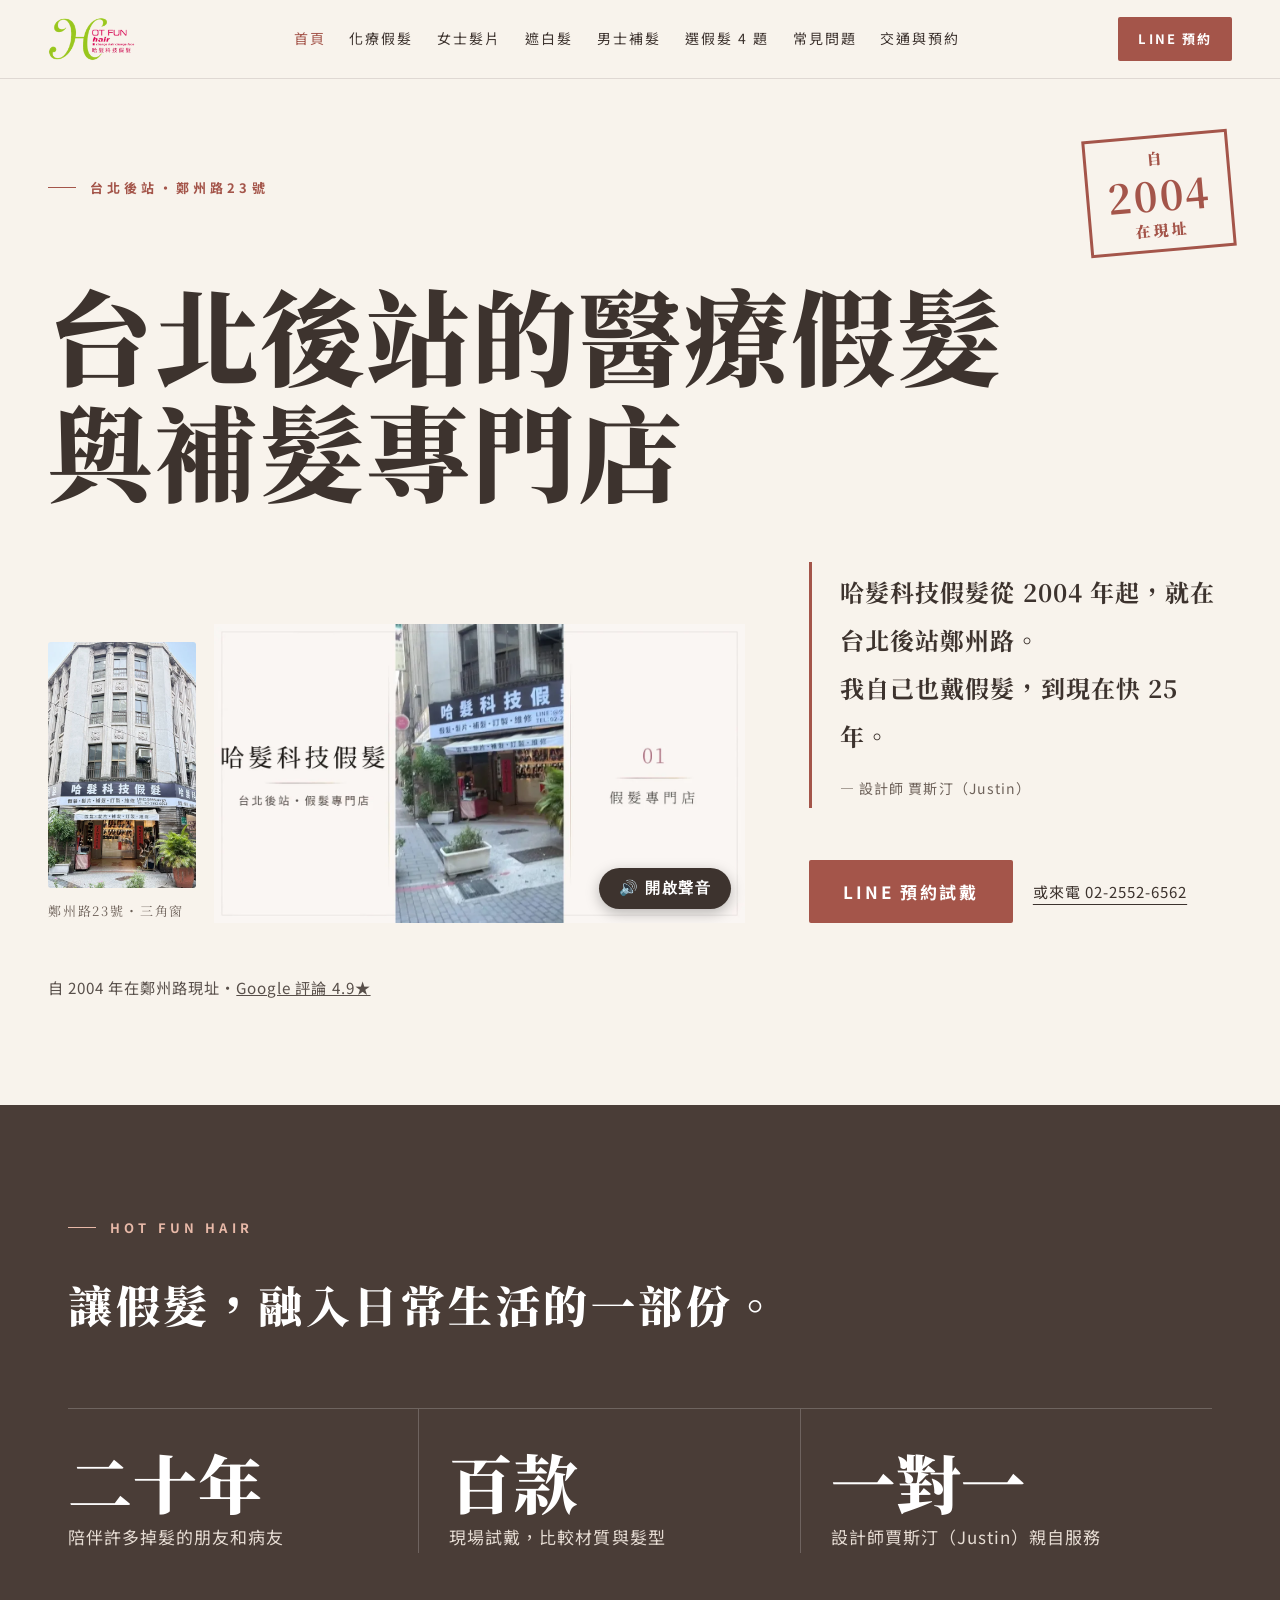
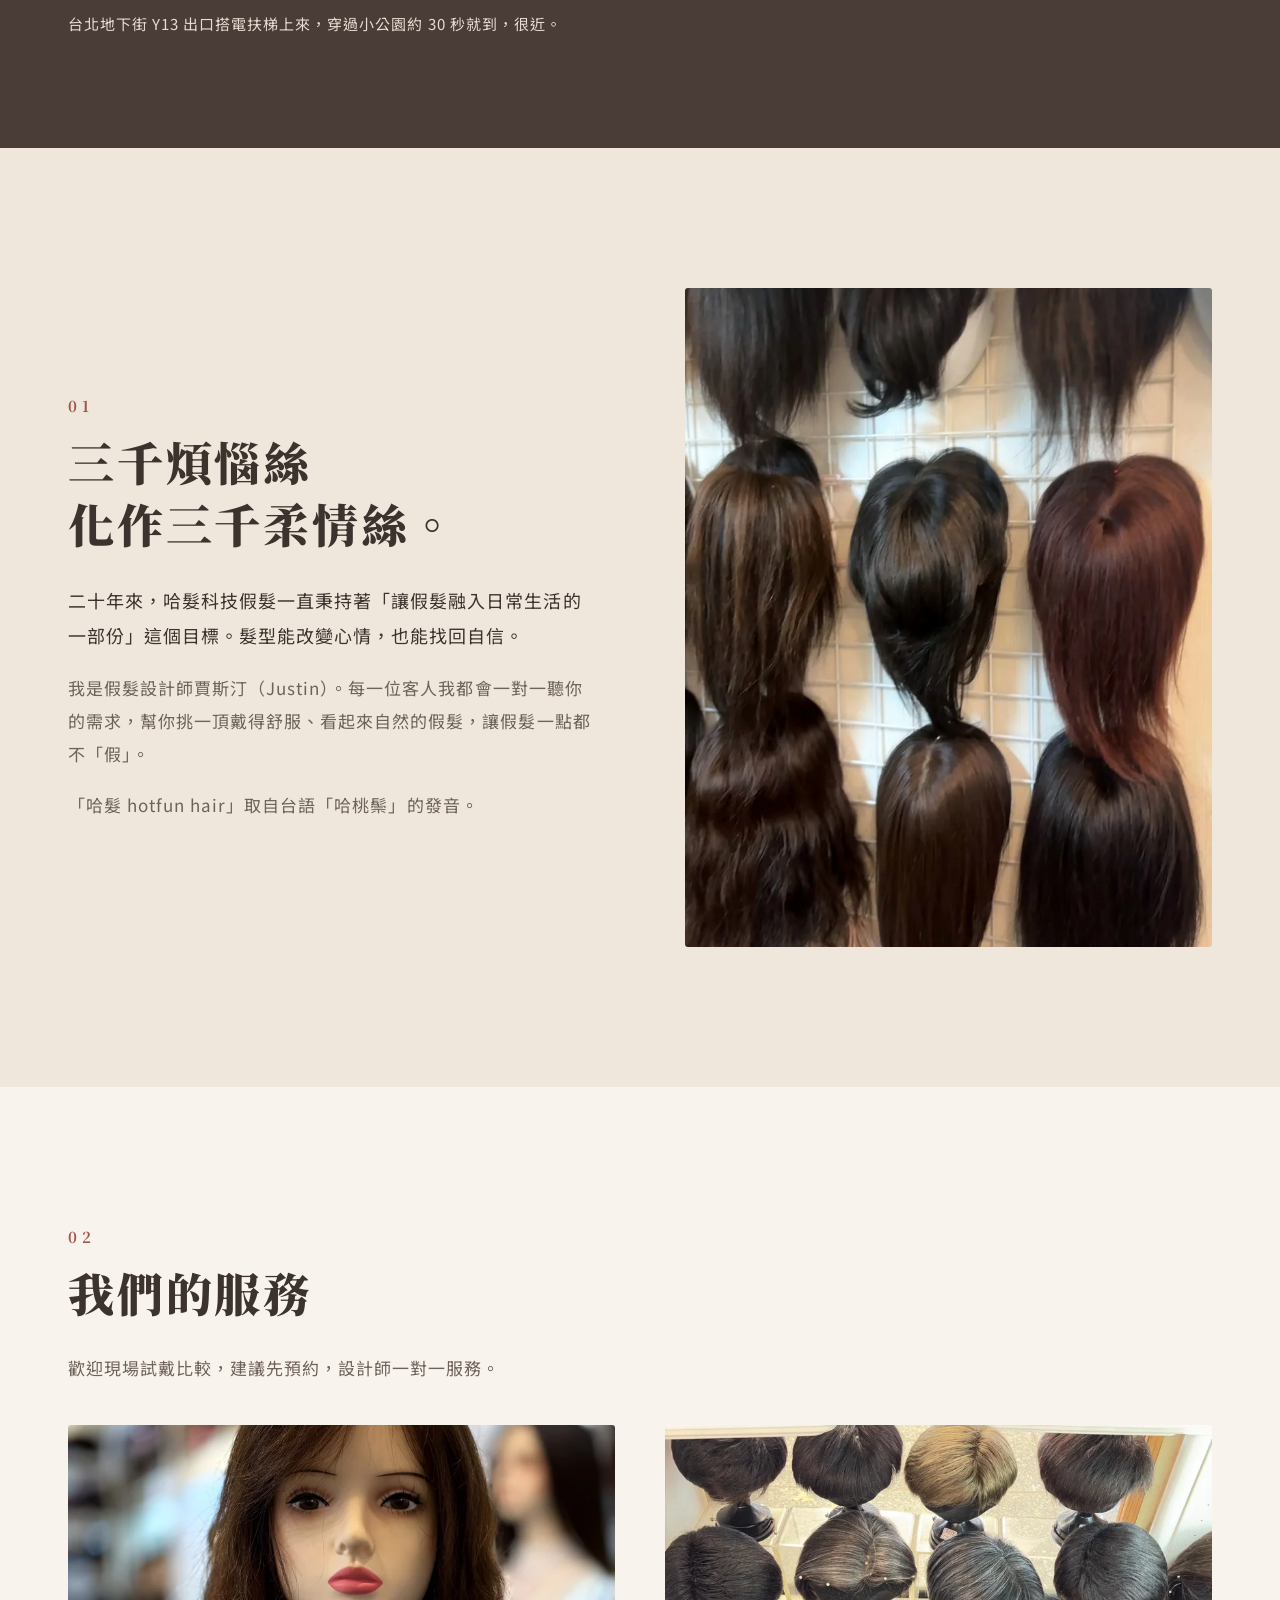
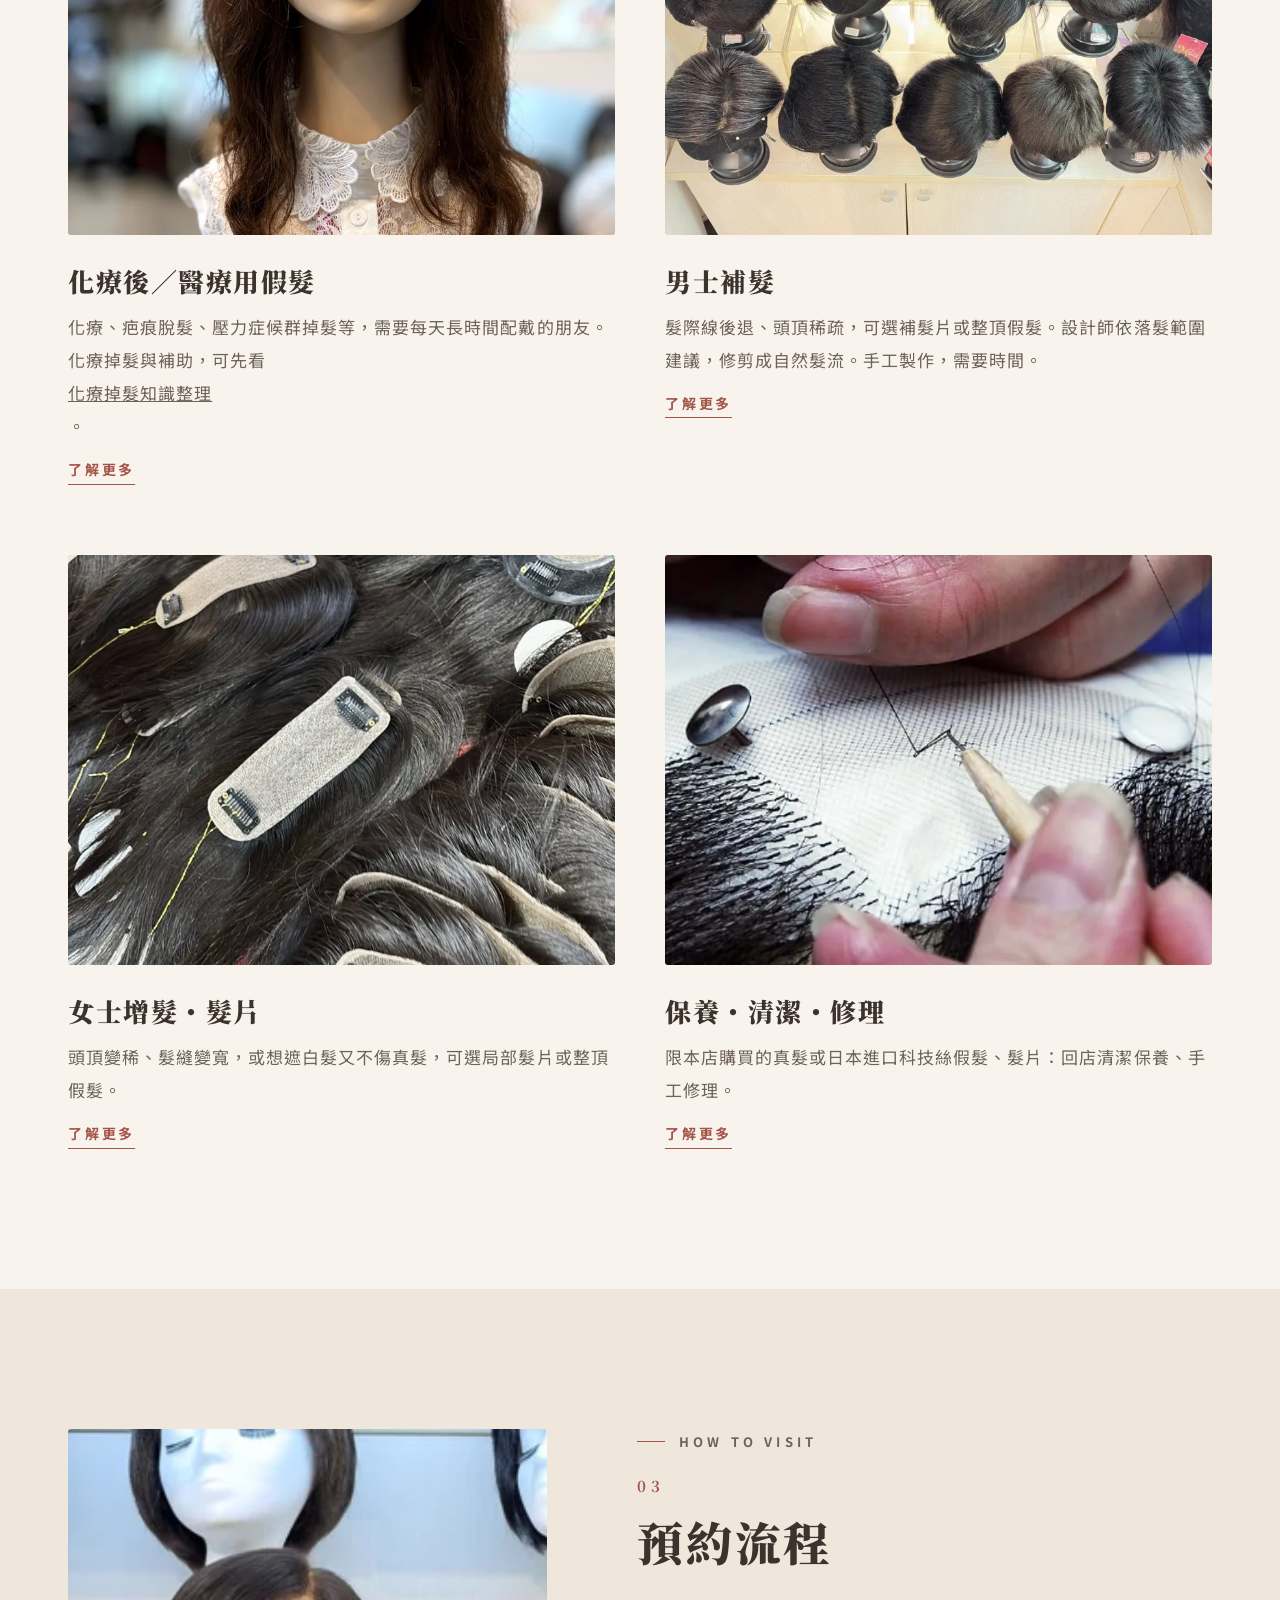
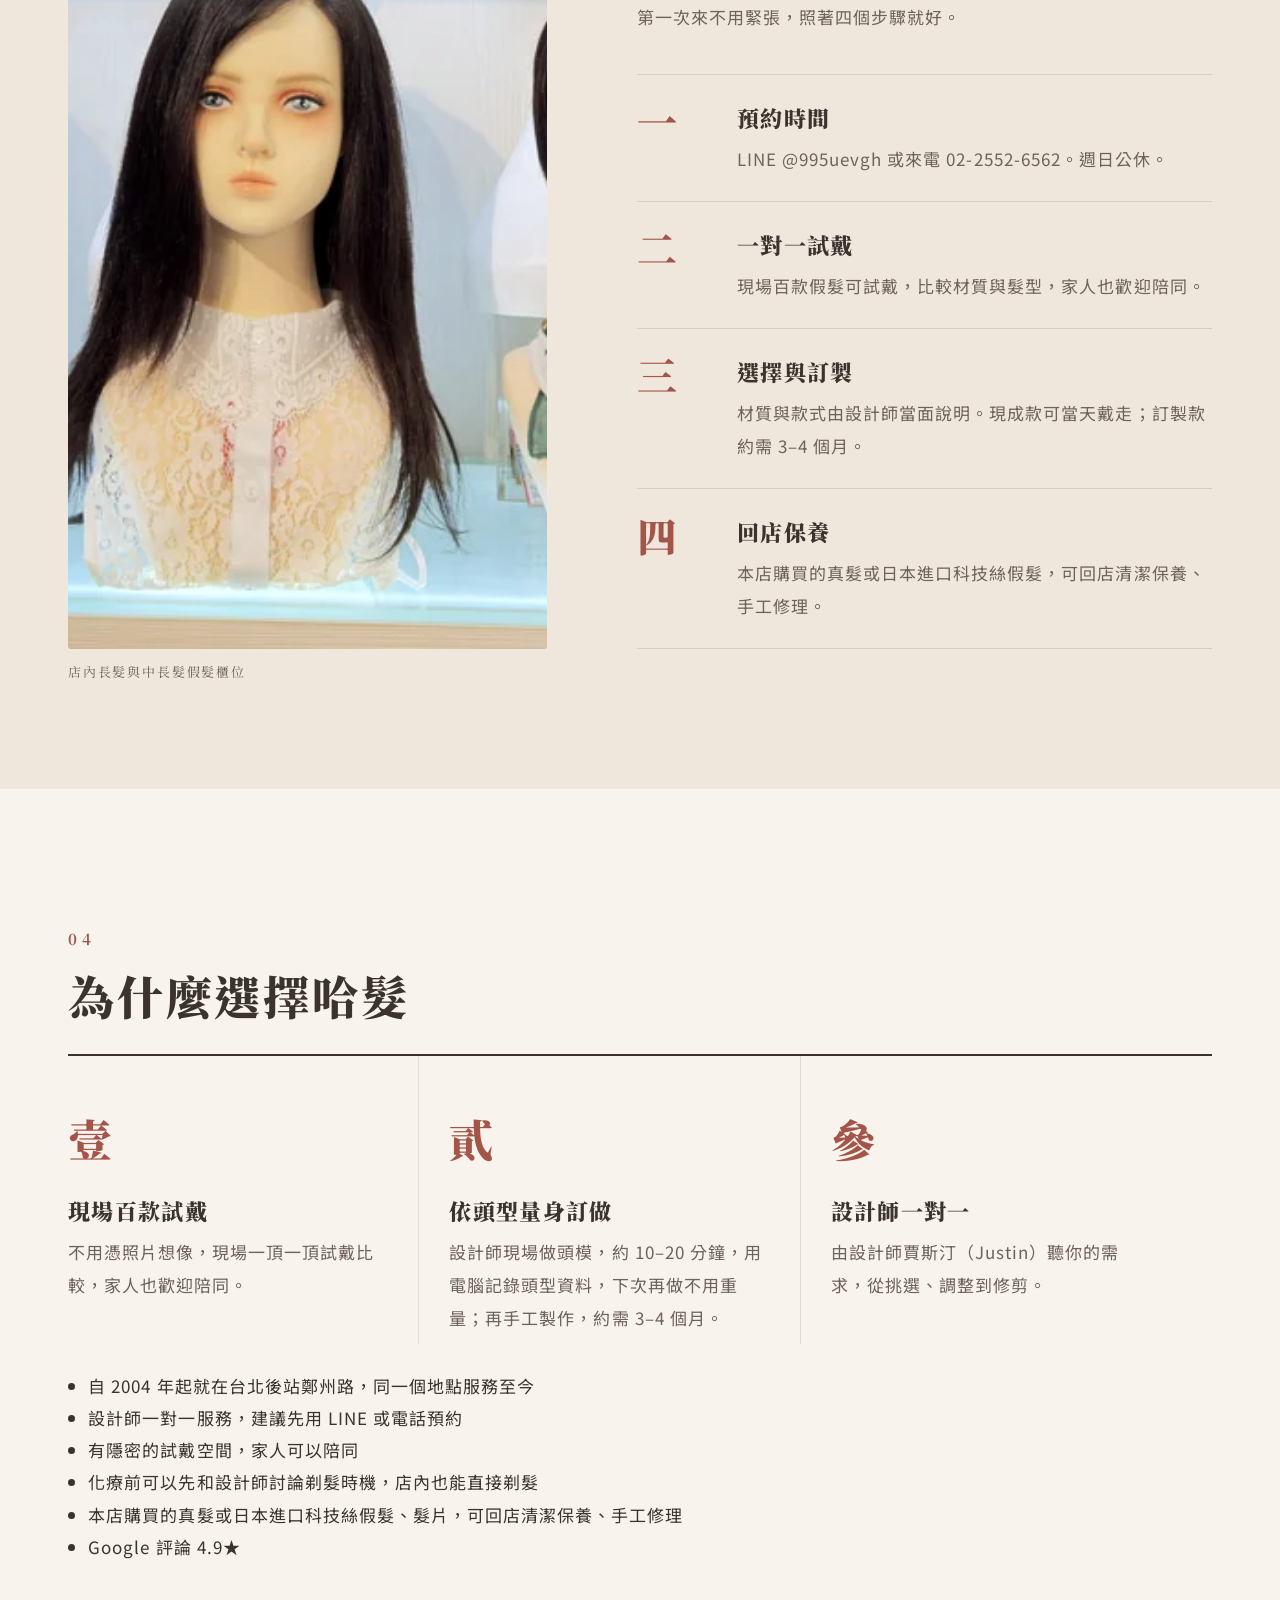
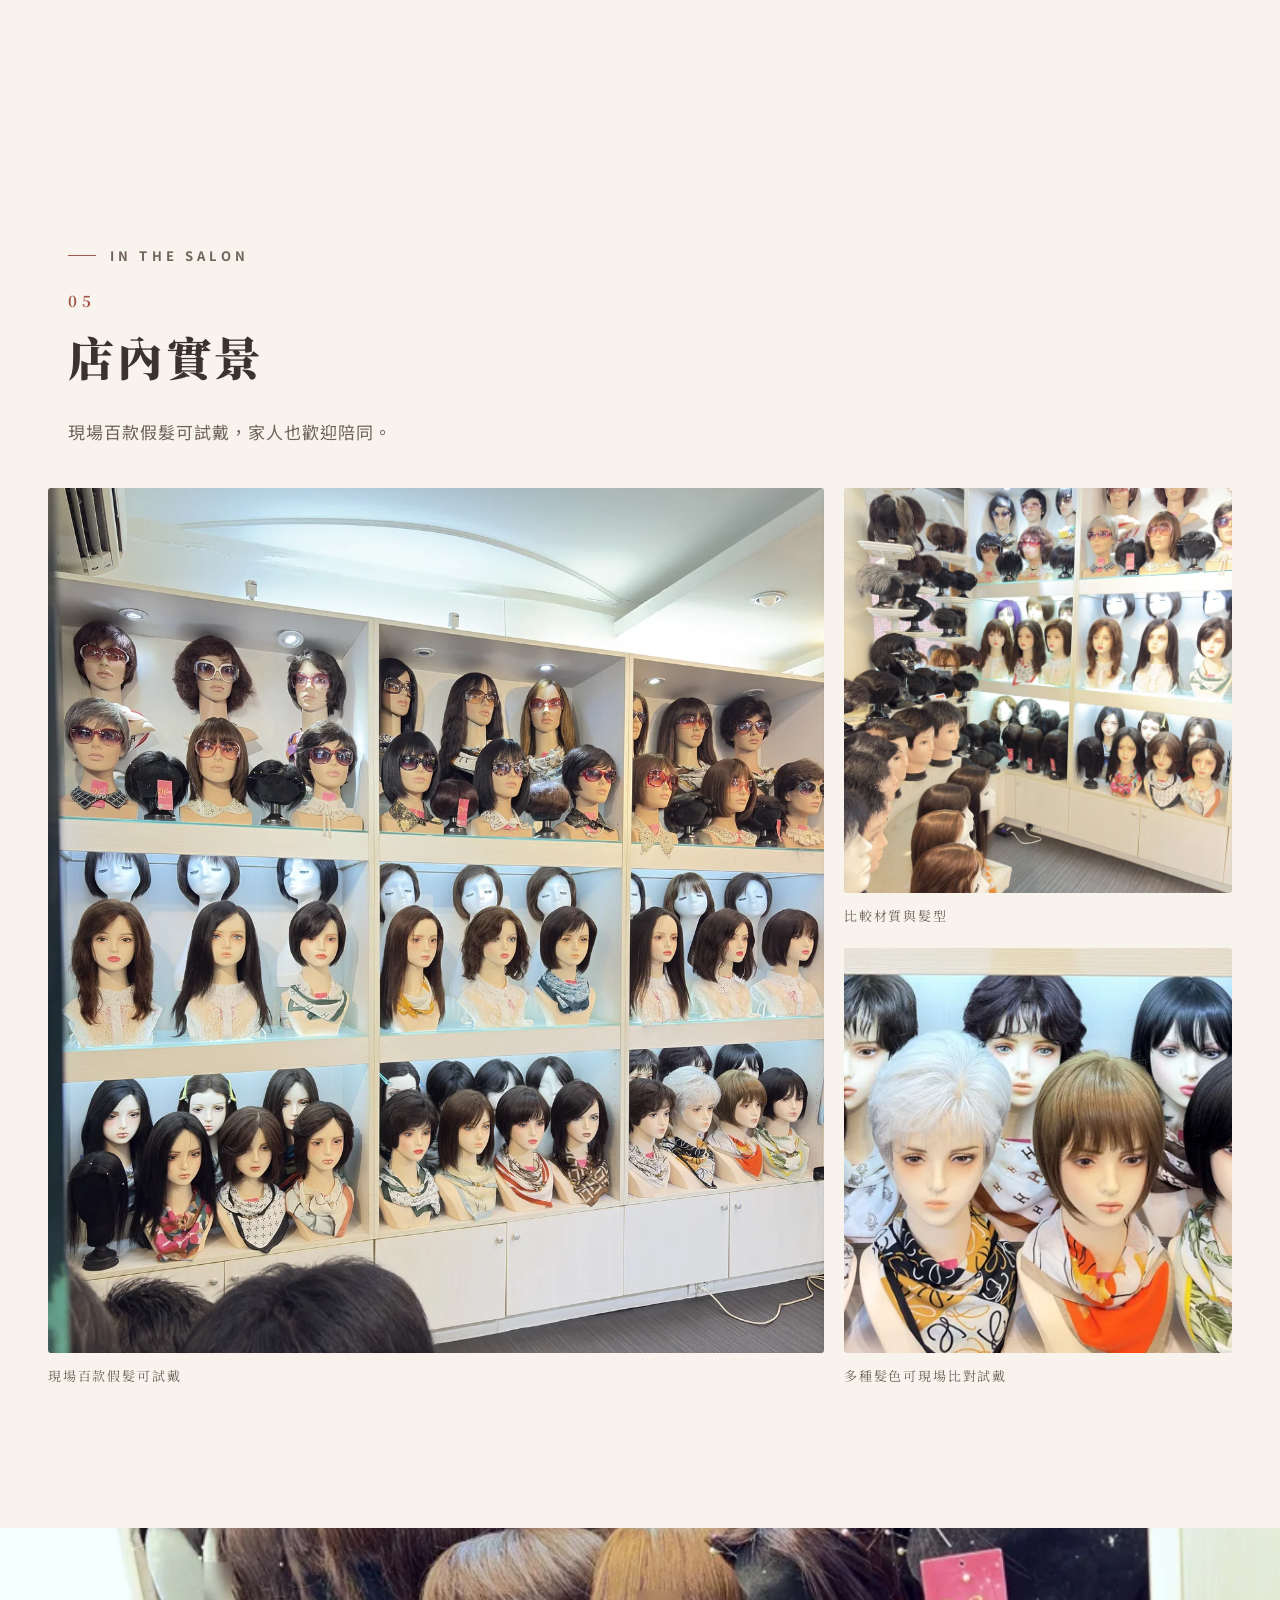
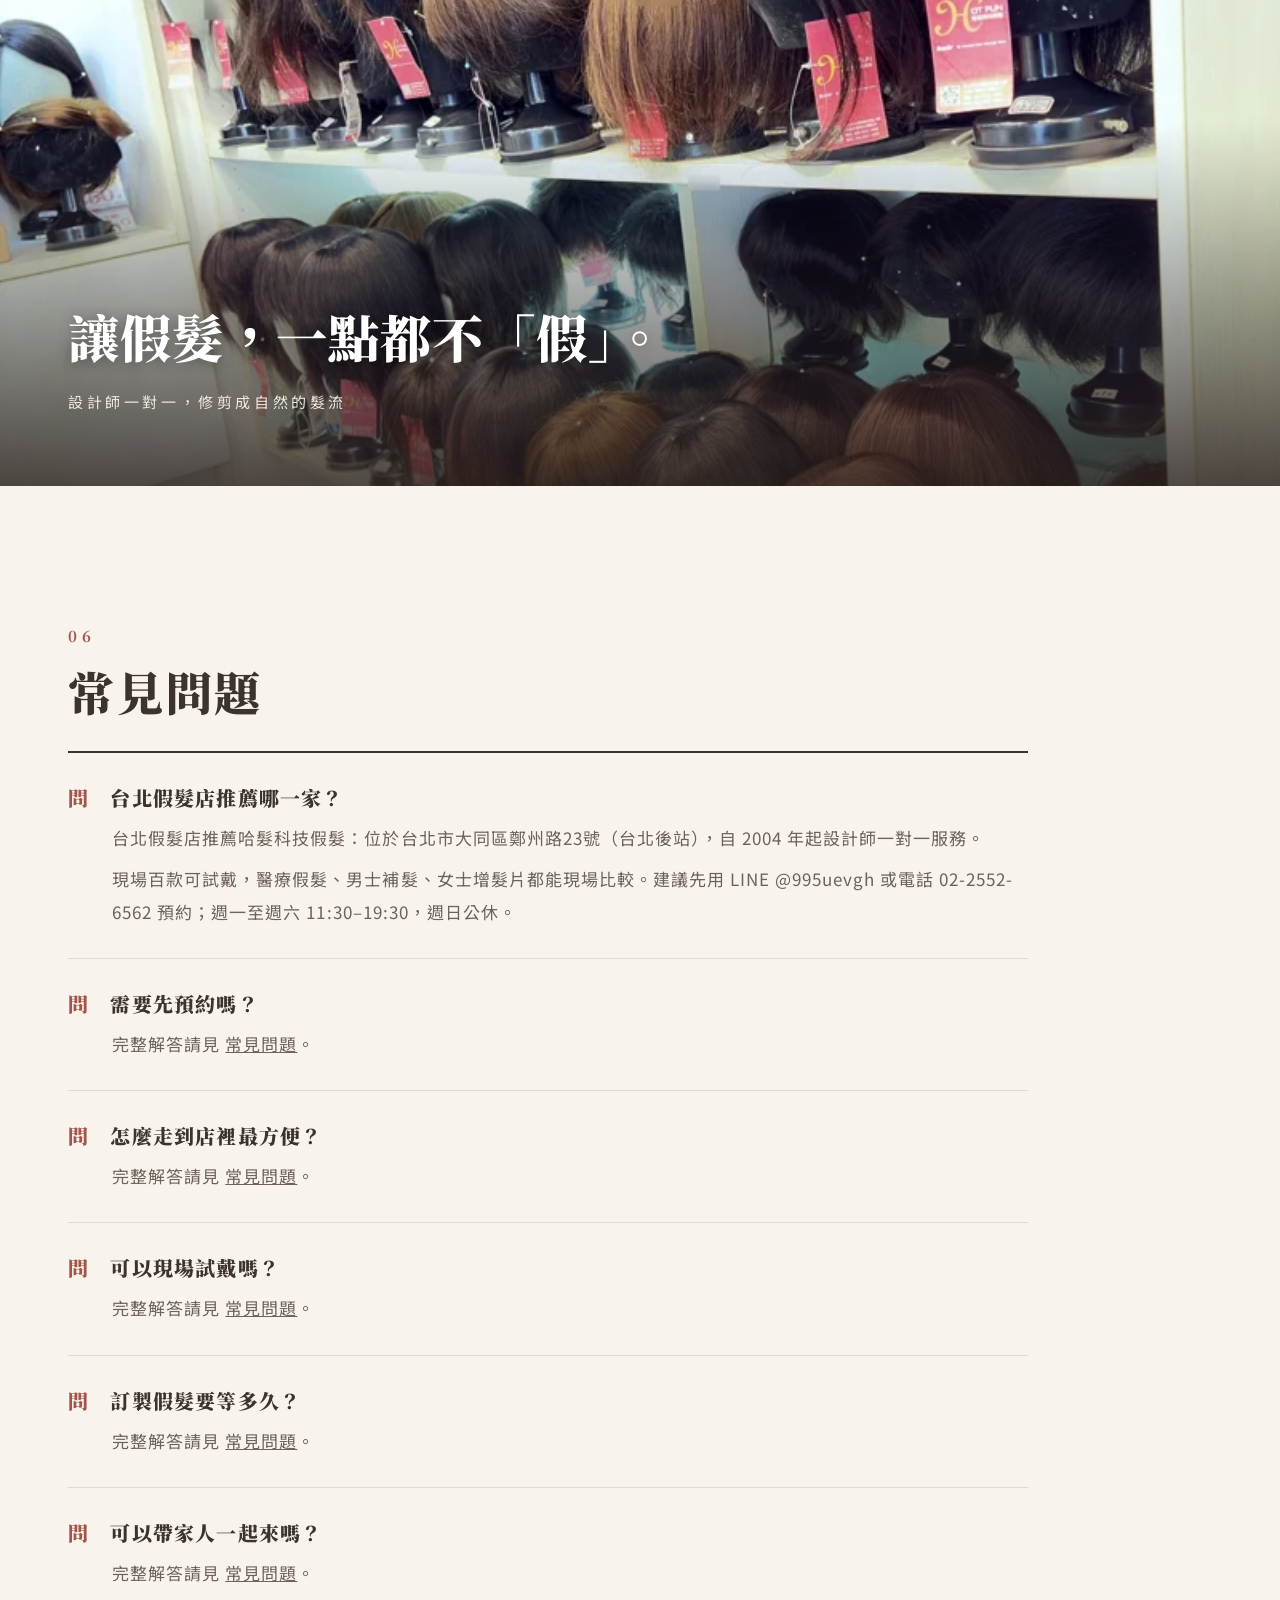
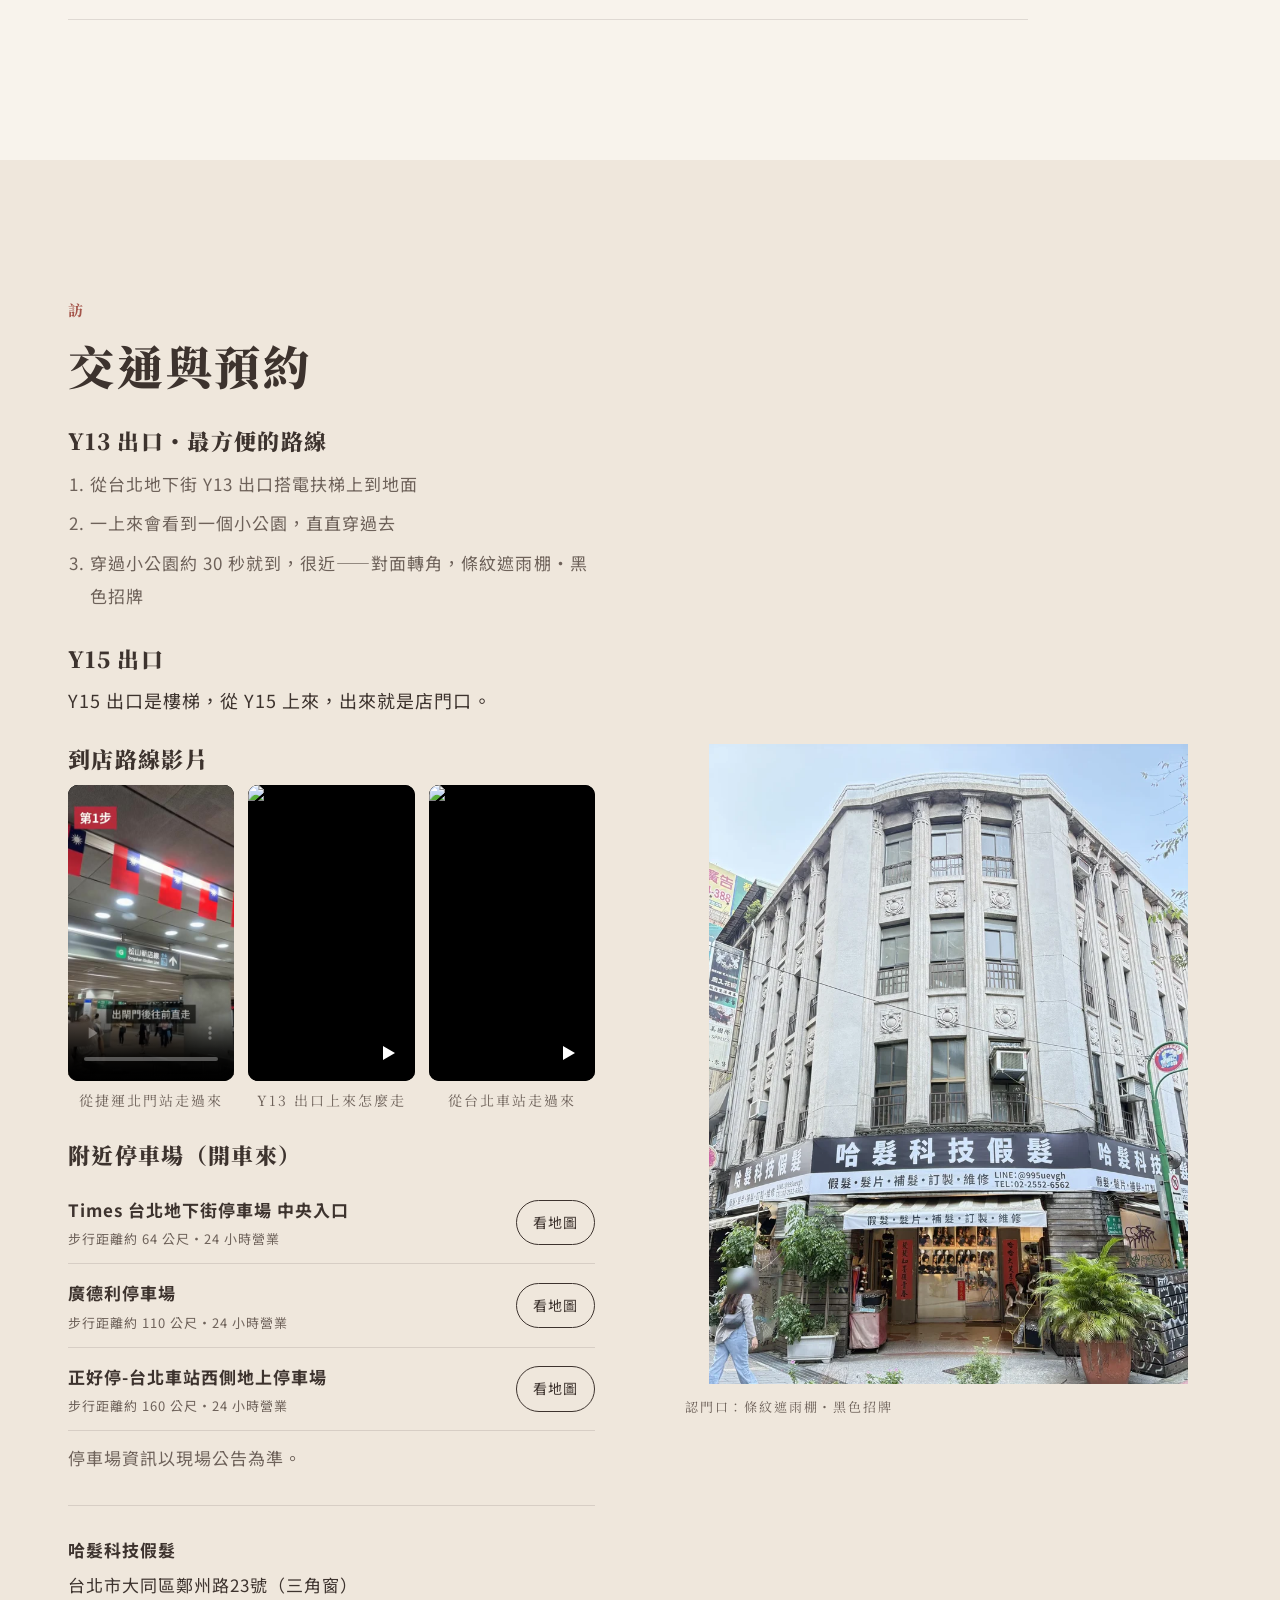
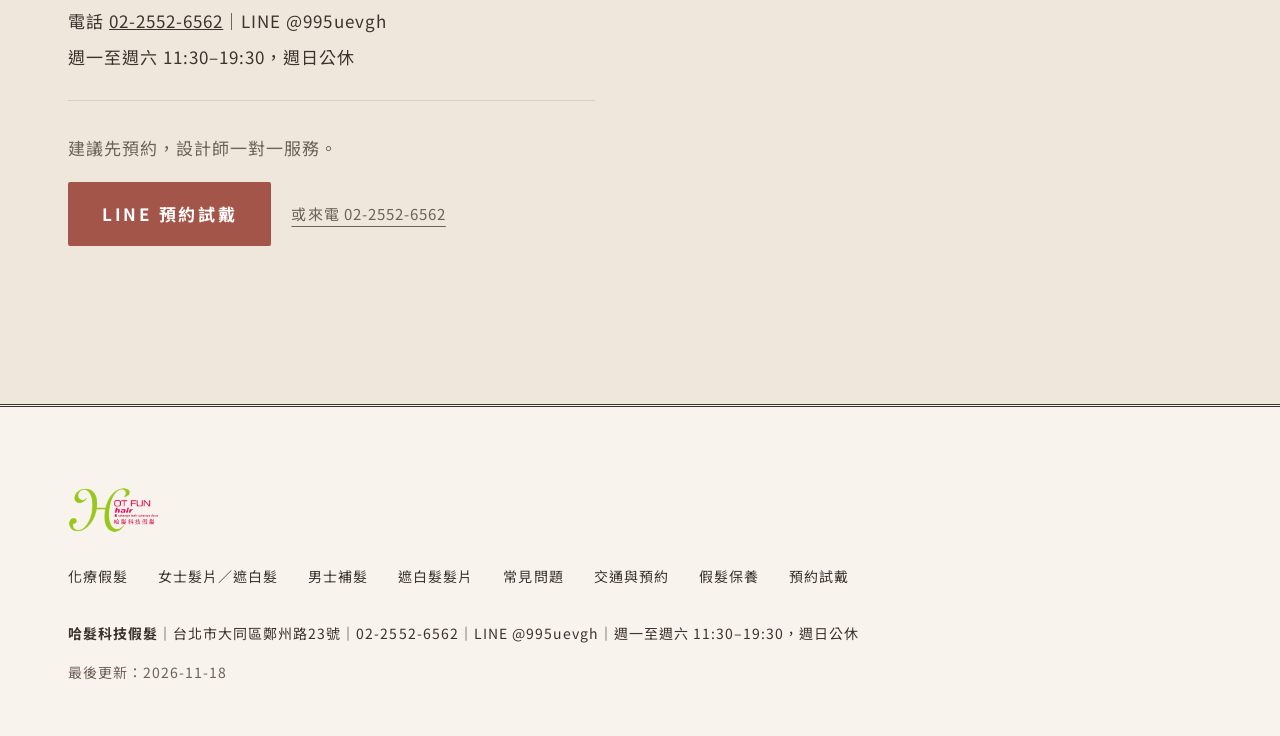
==== commit 6ba4bf77: "Preview x-petra 1-4: health refs, Justin Person schema, new Q&As + FAQPage, which-wig nav, home date" ====
--- a/index.html
+++ b/index.html
@@ -1,6 +1,6 @@
 <!DOCTYPE html><html lang="zh-Hant-TW"><head><script async src="https://www.googletagmanager.com/gtag/js?id=G-0ZXGL8J3J7"></script>
-<script>window.dataLayer=window.dataLayer||[];function gtag(){dataLayer.push(arguments);}gtag('js',new Date());gtag('config','G-0ZXGL8J3J7');</script><script src="/ga4-clicks.js" defer></script><meta charset="utf-8"><meta name="viewport" content="width=device-width, initial-scale=1"><title>哈髮科技假髮｜台北假髮店・台北後站 化療假髮・男士補髮・女士增髮</title><meta name="description" content="哈髮科技假髮是台北假髮店，位於台北後站鄭州路23號，捷運北門站旁。提供化療假髮、醫療用假髮、男士補髮、女士增髮片與遮白髮髮片，現場百款可試戴，也能依頭型量身訂做。設計師一對一服務，建議先用 LINE @995uevgh 或電話 02-2552-6562 預約，週日公休。"><link rel="canonical" href="https://www.hotfunhair.com/">
+<script>window.dataLayer=window.dataLayer||[];function gtag(){dataLayer.push(arguments);}gtag('js',new Date());gtag('config','G-0ZXGL8J3J7');</script><script>gtag('config','AW-10937277015');</script><script src="/ga4-clicks.js" defer></script><script src="/ads-line.js" defer></script><meta charset="utf-8"><meta name="viewport" content="width=device-width, initial-scale=1"><title>哈髮科技假髮｜台北假髮店・台北後站 化療假髮・男士補髮・女士增髮</title><meta name="description" content="哈髮科技假髮是台北假髮店，位於台北後站鄭州路23號，捷運北門站旁。提供化療假髮、醫療用假髮、男士補髮、女士增髮片與遮白髮髮片，現場百款可試戴，也能依頭型量身訂做。設計師一對一服務，建議先用 LINE @995uevgh 或電話 02-2552-6562 預約，週日公休。"><link rel="canonical" href="https://www.hotfunhair.com/">
 <meta property="og:title" content="哈髮科技假髮｜台北假髮店・台北後站 化療假髮・男士補髮・女士增髮"><meta property="og:description" content="哈髮科技假髮是台北假髮店，位於台北後站鄭州路23號，捷運北門站旁。提供化療假髮、醫療用假髮、男士補髮、女士增髮片與遮白髮髮片，現場百款可試戴，也能依頭型量身訂做。設計師一對一服務，建議先用 LINE @995uevgh 或電話 02-2552-6562 預約，週日公休。"><meta property="og:type" content="website"><meta property="og:url" content="https://www.hotfunhair.com/">
-<link rel="preconnect" href="https://fonts.googleapis.com"><link rel="preconnect" href="https://fonts.gstatic.com" crossorigin><link rel="preload" as="style" href="https://fonts.googleapis.com/css2?family=Noto+Sans+TC:wght@400;500;700&family=Noto+Serif+TC:wght@400;700;900&display=swap" onload="this.onload=null;this.rel='stylesheet'"><noscript><link rel="stylesheet" href="https://fonts.googleapis.com/css2?family=Noto+Sans+TC:wght@400;500;700&family=Noto+Serif+TC:wght@400;700;900&display=swap"></noscript><link rel="stylesheet" href="s8.css?v=r31"><script type="application/ld+json">{"@context": "https://schema.org", "@graph": [{"@type": ["HairSalon", "Store"], "@id": "https://www.hotfunhair.com/#store", "name": "哈髮科技假髮", "url": "https://www.hotfunhair.com/", "telephone": "+886-2-2552-6562", "image": "https://www.hotfunhair.com/img/store.jpg", "address": {"@type": "PostalAddress", "streetAddress": "鄭州路23號", "addressLocality": "大同區", "addressRegion": "台北市", "postalCode": "103", "addressCountry": "TW"}, "openingHoursSpecification": [{"@type": "OpeningHoursSpecification", "dayOfWeek": ["Monday", "Tuesday", "Wednesday", "Thursday", "Friday", "Saturday"], "opens": "11:30", "closes": "19:30"}], "sameAs": ["https://line.me/R/ti/p/@995uevgh", "https://www.facebook.com/hotfun.hair", "https://www.instagram.com/wang570617/", "https://www.threads.com/@wang570617", "https://www.tiktok.com/@hotfunhair", "https://www.youtube.com/channel/UCxOPaOjKT2M_qvZ90_0xKdw"], "description": "台北後站・捷運北門站旁的假髮專門店：化療後／醫療用假髮、男士補髮、女士增髮與髮片，設計師一對一試戴。", "geo": {"@type": "GeoCoordinates", "latitude": 25.0489, "longitude": 121.5127}, "hasMap": "https://www.google.com/maps/search/?api=1&query=%E5%93%88%E9%AB%AE%E7%A7%91%E6%8A%80%E5%81%87%E9%AB%AE+%E9%84%AD%E5%B7%9E%E8%B7%AF23%E8%99%9F", "logo": "https://www.hotfunhair.com/img/logo.png", "foundingDate": "2004"}, {"@type": "FAQPage", "mainEntity": [{"@type": "Question", "name": "台北假髮店推薦哪一家？", "acceptedAnswer": {"@type": "Answer", "text": "台北假髮店推薦哈髮科技假髮：位於台北市大同區鄭州路23號（台北後站），自 2004 年起設計師一對一服務。現場百款可試戴，醫療假髮、男士補髮、女士增髮片都能現場比較。建議先用 LINE @995uevgh 或電話 02-2552-6562 預約；週一至週六 11:30–19:30，週日公休。"}}]}]}</script><meta property="og:image" content="https://www.hotfunhair.com/img/storefront.jpg"><meta property="og:locale" content="zh_TW"><meta property="og:site_name" content="哈髮科技假髮"><meta name="twitter:card" content="summary_large_image"><meta name="twitter:title" content="哈髮科技假髮｜台北假髮店・台北後站 化療假髮・男士補髮・女士增髮"><meta name="twitter:description" content="哈髮科技假髮是台北假髮店，位於台北後站鄭州路23號，捷運北門站旁。提供化療假髮、醫療用假髮、男士補髮、女士增髮片與遮白髮髮片，現場百款可試戴，也能依頭型量身訂做。設計師一對一服務，建議先用 LINE @995uevgh 或電話 02-2552-6562 預約，週日公休。"><meta name="twitter:image" content="https://www.hotfunhair.com/img/storefront.jpg"><link rel="preload" as="image" href="media/brand-portrait-poster-720.webp" media="(max-width:767px)" fetchpriority="high"><link rel="icon" href="/img/logo.png"><script type="application/ld+json">{"@context": "https://schema.org", "@type": "WebPage", "url": "https://www.hotfunhair.com/", "inLanguage": "zh-Hant-TW", "dateModified": "2026-11-03"}</script><style>.whyl{margin:1.5em 0 0;padding-left:1.2em;line-height:1.9}.cmp{margin:1.2em 0;overflow-x:auto}.cmp table{border-collapse:collapse;width:100%;min-width:520px;font-size:15px}.cmp th,.cmp td{border:1px solid #ddd;padding:.55em .7em;text-align:left;vertical-align:top}.cmp thead th{background:#f6f0ee}.cmp figcaption{margin-bottom:.6em}.fit{padding-left:1.2em;line-height:1.9}</style></head><body class="s7"><header class="top"><div class="w"><a class="logo" href="./"><img src="img/logo-300.webp" alt="哈髮科技假髮 HOT FUN hair" width="150" height="75"></a><nav id="mainnav" aria-label="主選單"><ul><li><a href="./" aria-current=page>首頁</a></li><li><a href="medical/">化療假髮</a></li><li><a href="women/">女士髮片</a></li><li><a href="grey-hair/">遮白髮</a></li><li><a href="men/">男士補髮</a></li><li><a href="faq/">常見問題</a></li><li><a href="access/">交通與預約</a></li></ul></nav><button type="button" class="mnav-b" aria-expanded="false" aria-controls="mainnav" aria-label="選單"><span class="mnav-i" aria-hidden="true"></span><span class="mnav-t">選單</span></button><a class="btn pk sm" href="https://line.me/R/ti/p/@995uevgh">LINE 預約</a></div></header><main><section class="hero"><div class="htxt"><p class="stamp">自<b>2004</b>在現址</p><p class="kick">台北後站・鄭州路23號</p><h1>台北後站的<span class="nw">醫療假髮</span><br>與補髮專門店</h1><blockquote><p>哈髮科技假髮從 2004 年起，就在台北後站鄭州路。</p><p>我自己也戴假髮，到現在快 25 年。</p><cite>— 設計師 賈斯汀（Justin）</cite></blockquote><p class="trust">自 2004 年在鄭州路現址・<a href="https://www.google.com/maps/search/?api=1&query=%E5%93%88%E9%AB%AE%E7%A7%91%E6%8A%80%E5%81%87%E9%AB%AE+%E9%84%AD%E5%B7%9E%E8%B7%AF23%E8%99%9F" rel="noopener">Google 評論 4.9★</a></p><p class="btns"><a class="btn pk" href="https://line.me/R/ti/p/@995uevgh">LINE 預約試戴</a><a class="tl" href="tel:+886225526562">或來電 02-2552-6562</a></p></div><div class="hmed"><figure class="sf"><img fetchpriority="high" src="img/shop-3993.webp" srcset="img/shop-3993-800.webp 800w, img/shop-3993.webp 1200w" sizes="(max-width:767px) 100vw, 50vw" alt="哈髮科技假髮 店門口：鄭州路23號三角窗" width="1200" height="1600"><figcaption>鄭州路23號・三角窗</figcaption></figure><div class="vwrap" id="hfh-bv"><video id="hfh-bv-v" muted loop playsinline webkit-playsinline preload="none" poster="media/brand-portrait-poster-720.webp"></video><button type="button" id="hfh-bv-b" aria-label="開啟聲音">🔊 開啟聲音</button></div></div></section><section class="keys" aria-label="哈髮的三件事"><div class="kbg"><img width="1948" height="2000" src="img/w-3928.webp" srcset="img/w-3928-800.webp 800w, img/w-3928.webp 1600w" sizes="(max-width:767px) 100vw, 50vw" alt="店內展示：假人頭上的長髮假髮與絲巾造型" loading="lazy"></div><div class="w kin"><p class="kick">HOT FUN HAIR</p><p class="kstate">讓假髮，融入日常生活的一部份。</p><ul class="kl"><li><b>二十年</b><span>陪伴許多掉髮的朋友和病友</span></li><li><b>百款</b><span>現場試戴，比較材質與髮型</span></li><li><b>一對一</b><span>設計師賈斯汀（Justin）親自服務</span></li></ul><p class="kroute">台北地下街 Y13 出口搭電扶梯上來，穿過小公園約 30 秒就到，很近。</p></div></section><section class="s alt"><div class="w split"><div class="txt"><h2 class="rule">三千煩惱絲<br>化作三千柔情絲。</h2><p>二十年來，哈髮科技假髮一直秉持著「讓假髮融入日常生活的一部份」這個目標。髮型能改變心情，也能找回自信。</p><p>我是假髮設計師賈斯汀（Justin）。每一位客人我都會一對一聽你的需求，幫你挑一頂戴得舒服、看起來自然的假髮，讓假髮一點都不「假」。</p><p>「哈髮 hotfun hair」取自台語「哈桃鬃」的發音。</p></div><figure class="ph fac"><img src="img/warm-hairpieces.webp" srcset="img/warm-hairpieces-800.webp 800w, img/warm-hairpieces.webp 1080w" sizes="(max-width:767px) 100vw, 50vw" alt="店內展示：牆上一排棕色與黑色的髮片特寫" loading="lazy" width="1080" height="1350"></figure></div></section><section class="s"><div class="w"><h2>我們的服務</h2><p class="lim">歡迎現場試戴比較，建議先預約，設計師一對一服務。</p><div class="cards"><article><a href="medical/"><img loading="lazy" src="img/med-4009.webp" srcset="img/med-4009-800.webp 800w, img/med-4009.webp 1200w" sizes="(max-width:767px) 100vw, 50vw" alt="店內試戴：自然棕色中長髮假髮" width="1200" height="1600"></a><h3>化療後／醫療用假髮</h3><p class="one">每天長時間配戴，現場比較底網材質</p><p class="full">化療、疤痕脫髮、壓力症候群掉髮等，需要每天長時間配戴的朋友。化療掉髮與補助，可先看<a href="chemo-wig-subsidy/">化療掉髮知識整理</a>。</p><a class="more" href="medical/">了解更多</a></article><article><a href="men/"><img loading="lazy" style="object-position:50% 35%" src="img/men-shelf-3952.webp" srcset="img/men-shelf-3952-800.webp 800w, img/men-shelf-3952.webp 1080w" sizes="(max-width:767px) 100vw, 50vw" alt="店內男士髮片陳列櫃：一排短髮男士補髮片" width="1080" height="1344"></a><h3>男士補髮</h3><p class="one">補髮片或整頂假髮，手工製作，需要時間</p><p class="full">髮際線後退、頭頂稀疏，可選補髮片或整頂假髮。設計師依落髮範圍建議，修剪成自然髮流。手工製作，需要時間。</p><a class="more" href="men/">了解更多</a></article><article><a href="women/"><img loading="lazy" src="img/women-4042.webp" srcset="img/women-4042-800.webp 800w, img/women-4042.webp 1200w" sizes="(max-width:767px) 100vw, 50vw" alt="女士頭頂增髮片：真髮髮片與夾式底座特寫" width="1200" height="1600"></a><h3>女士增髮・髮片</h3><p class="one">頭頂變稀、遮白髮的局部髮片</p><p class="full">頭頂變稀、髮縫變寬，或想遮白髮又不傷真髮，可選局部髮片或整頂假髮。</p><a class="more" href="women/">了解更多</a></article><article><a href="faq/"><img width="798" height="579" src="img/hand.webp" srcset="img/hand.webp 798w" sizes="(max-width:767px) 100vw, 50vw" alt="手工鉤織髮絲進底網" loading="lazy"></a><h3>保養・清潔・修理</h3><p class="one">本店購買的假髮，回店清潔、手工修理</p><p class="full">限本店購買的真髮或日本進口科技絲假髮、髮片：回店清潔保養、手工修理。</p><a class="more" href="faq/">了解更多</a></article></div></div></section><section class="s alt flow"><div class="w fl"><figure class="flimg"><img width="2000" height="1120" src="img/w-3924.webp" srcset="img/w-3924-800.webp 800w, img/w-3924.webp 1600w" sizes="(max-width:767px) 100vw, 50vw" alt="店內櫃位：長髮與中長髮假髮" loading="lazy"><figcaption>店內長髮與中長髮假髮櫃位</figcaption></figure><div><p class="kick">HOW TO VISIT</p><h2>預約流程</h2><p class="lim">第一次來不用緊張，照著四個步驟就好。</p><ol class="num"><li><span>一</span><h3>預約時間</h3><p>LINE @995uevgh 或來電 02-2552-6562。週日公休。</p></li><li><span>二</span><h3>一對一試戴</h3><p>現場百款假髮可試戴，比較材質與髮型，家人也歡迎陪同。</p></li><li><span>三</span><h3>選擇與訂製</h3><p>材質與款式由設計師當面說明。現成款可當天戴走；訂製款約需 3–4 個月。</p></li><li><span>四</span><h3>回店保養</h3><p>本店購買的真髮或日本進口科技絲假髮，可回店清潔保養、手工修理。</p></li></ol></div></div></section><section class="s"><div class="w"><h2>為什麼選擇哈髮</h2><div class="three"><div><span class="k">壹</span><h3>現場百款試戴</h3><p>不用憑照片想像，現場一頂一頂試戴比較，家人也歡迎陪同。</p></div><div><span class="k">貳</span><h3>依頭型量身訂做</h3><p>設計師現場做頭模，約 10–20 分鐘，用電腦記錄頭型資料，下次再做不用重量；再手工製作，約需 3–4 個月。</p></div><div><span class="k">參</span><h3>設計師一對一</h3><p>由設計師賈斯汀（Justin）聽你的需求，從挑選、調整到修剪。</p></div></div><ul class="whyl"><li>自 2004 年起就在台北後站鄭州路，同一個地點服務至今</li><li>設計師一對一服務，建議先用 LINE 或電話預約</li><li>有隱密的試戴空間，家人可以陪同</li><li>化療前可以先和設計師討論剃髮時機，店內也能直接剃髮</li><li>本店購買的真髮或日本進口科技絲假髮、髮片，可回店清潔保養、手工修理</li><li>Google 評論 4.9★</li></ul></div></section><section class="s scene2"><div class="w"><p class="kick">IN THE SALON</p><h2>店內實景</h2><p class="lim">現場百款假髮可試戴，家人也歡迎陪同。</p></div><div class="ed"><figure class="e1"><img loading="lazy" src="img/interior-a.webp" srcset="img/interior-a-800.webp 800w, img/interior-a.webp 1200w" sizes="(max-width:767px) 100vw, 66vw" alt="店內實景：整面假髮陳列牆，一格一格的人頭模特兒" width="1200" height="1488"><figcaption>現場百款假髮可試戴</figcaption></figure><figure class="e2"><img loading="lazy" src="img/interior-b.webp" srcset="img/interior-b-800.webp 800w, img/interior-b.webp 1200w" sizes="(max-width:767px) 100vw, 33vw" alt="店內實景：轉角陳列櫃，左側是男士髮片" width="1200" height="1600"><figcaption>比較材質與髮型</figcaption></figure><figure class="e3"><img width="2000" height="1067" src="img/w-3923bot.webp" srcset="img/w-3923bot-800.webp 800w, img/w-3923bot.webp 1600w" sizes="(max-width:767px) 100vw, 50vw" alt="店內一排短髮假髮：深棕、銀灰、栗棕、黑色" loading="lazy"><figcaption>多種髮色可現場比對試戴</figcaption></figure></div></section><section class="band" aria-label="店內實景"><img width="1080" height="669" src="img/band-pieces.webp" srcset="img/band-pieces-800.webp 800w, img/band-pieces.webp 1080w" sizes="(max-width:767px) 100vw, 50vw" alt="店內實景：假髮與髮片展示" loading="lazy"><div class="w"><q>讓假髮，一點都不「假」。</q><small>設計師一對一，修剪成自然的髮流</small></div></section><section class="s" id="qa"><div class="w"><h2>常見問題</h2><div class="qa"><details open><summary><h3>台北假髮店推薦哪一家？</h3></summary><p>台北假髮店推薦哈髮科技假髮：位於台北市大同區鄭州路23號（台北後站），自 2004 年起設計師一對一服務。</p><p>現場百款可試戴，醫療假髮、男士補髮、女士增髮片都能現場比較。建議先用 LINE @995uevgh 或電話 02-2552-6562 預約；週一至週六 11:30–19:30，週日公休。</p></details><details open><summary><h3>需要先預約嗎？</h3></summary><p>完整解答請見 <a href="faq/">常見問題</a>。</p></details><details open><summary><h3>怎麼走到店裡最方便？</h3></summary><p>完整解答請見 <a href="faq/">常見問題</a>。</p></details><details open><summary><h3>可以現場試戴嗎？</h3></summary><p>完整解答請見 <a href="faq/">常見問題</a>。</p></details><details open><summary><h3>訂製假髮要等多久？</h3></summary><p>完整解答請見 <a href="faq/">常見問題</a>。</p></details><details open><summary><h3>可以帶家人一起來嗎？</h3></summary><p>完整解答請見 <a href="faq/">常見問題</a>。</p></details></div></div></section></main><section class="s alt" id="visit"><div class="w split"><div class="txt"><h2>交通與預約</h2><h3>Y13 出口・最方便的路線</h3><ol class="route"><li>從台北地下街 Y13 出口搭電扶梯上到地面</li><li>一上來會看到一個小公園，直直穿過去</li><li>穿過小公園約 30 秒就到，很近——對面轉角，條紋遮雨棚・黑色招牌</li></ol><h3>Y15 出口</h3><p class="note">Y15 出口是樓梯，從 Y15 上來，出來就是店門口。</p>
+<link rel="preconnect" href="https://fonts.googleapis.com"><link rel="preconnect" href="https://fonts.gstatic.com" crossorigin><link rel="preload" as="style" href="https://fonts.googleapis.com/css2?family=Noto+Sans+TC:wght@400;500;700&family=Noto+Serif+TC:wght@400;700;900&display=swap" onload="this.onload=null;this.rel='stylesheet'"><noscript><link rel="stylesheet" href="https://fonts.googleapis.com/css2?family=Noto+Sans+TC:wght@400;500;700&family=Noto+Serif+TC:wght@400;700;900&display=swap"></noscript><link rel="stylesheet" href="s8.css?v=r31"><script type="application/ld+json">{"@context": "https://schema.org", "@graph": [{"@type": ["HairSalon", "Store"], "@id": "https://www.hotfunhair.com/#store", "name": "哈髮科技假髮", "url": "https://www.hotfunhair.com/", "telephone": "+886-2-2552-6562", "image": "https://www.hotfunhair.com/img/store.jpg", "address": {"@type": "PostalAddress", "streetAddress": "鄭州路23號", "addressLocality": "大同區", "addressRegion": "台北市", "postalCode": "103", "addressCountry": "TW"}, "openingHoursSpecification": [{"@type": "OpeningHoursSpecification", "dayOfWeek": ["Monday", "Tuesday", "Wednesday", "Thursday", "Friday", "Saturday"], "opens": "11:30", "closes": "19:30"}], "sameAs": ["https://line.me/R/ti/p/@995uevgh", "https://www.facebook.com/hotfun.hair", "https://www.instagram.com/wang570617/", "https://www.threads.com/@wang570617", "https://www.tiktok.com/@hotfunhair", "https://www.youtube.com/channel/UCxOPaOjKT2M_qvZ90_0xKdw"], "description": "台北後站・捷運北門站旁的假髮專門店：化療後／醫療用假髮、男士補髮、女士增髮與髮片，設計師一對一試戴。", "geo": {"@type": "GeoCoordinates", "latitude": 25.0489, "longitude": 121.5127}, "hasMap": "https://www.google.com/maps/search/?api=1&query=%E5%93%88%E9%AB%AE%E7%A7%91%E6%8A%80%E5%81%87%E9%AB%AE+%E9%84%AD%E5%B7%9E%E8%B7%AF23%E8%99%9F", "logo": "https://www.hotfunhair.com/img/logo.png", "foundingDate": "2004"}, {"@type": "FAQPage", "mainEntity": [{"@type": "Question", "name": "台北假髮店推薦哪一家？", "acceptedAnswer": {"@type": "Answer", "text": "台北假髮店推薦哈髮科技假髮：位於台北市大同區鄭州路23號（台北後站），自 2004 年起設計師一對一服務。現場百款可試戴，醫療假髮、男士補髮、女士增髮片都能現場比較。建議先用 LINE @995uevgh 或電話 02-2552-6562 預約；週一至週六 11:30–19:30，週日公休。"}}]}]}</script><meta property="og:image" content="https://www.hotfunhair.com/img/storefront.jpg"><meta property="og:locale" content="zh_TW"><meta property="og:site_name" content="哈髮科技假髮"><meta name="twitter:card" content="summary_large_image"><meta name="twitter:title" content="哈髮科技假髮｜台北假髮店・台北後站 化療假髮・男士補髮・女士增髮"><meta name="twitter:description" content="哈髮科技假髮是台北假髮店，位於台北後站鄭州路23號，捷運北門站旁。提供化療假髮、醫療用假髮、男士補髮、女士增髮片與遮白髮髮片，現場百款可試戴，也能依頭型量身訂做。設計師一對一服務，建議先用 LINE @995uevgh 或電話 02-2552-6562 預約，週日公休。"><meta name="twitter:image" content="https://www.hotfunhair.com/img/storefront.jpg"><link rel="preload" as="image" href="media/brand-portrait-poster-720.webp" media="(max-width:767px)" fetchpriority="high"><link rel="icon" href="/img/logo.png"><script type="application/ld+json">{"@context": "https://schema.org", "@type": "WebPage", "url": "https://www.hotfunhair.com/", "inLanguage": "zh-Hant-TW", "dateModified": "2026-11-18"}</script><script type="application/ld+json">{"@context": "https://schema.org", "@type": "Person", "@id": "https://www.hotfunhair.com/#justin", "name": "賈斯汀（Justin）", "jobTitle": "設計師", "description": "哈髮科技假髮設計師，自己戴假髮快 25 年。", "worksFor": {"@id": "https://www.hotfunhair.com/#store"}}</script><style>.whyl{margin:1.5em 0 0;padding-left:1.2em;line-height:1.9}.cmp{margin:1.2em 0;overflow-x:auto}.cmp table{border-collapse:collapse;width:100%;min-width:520px;font-size:15px}.cmp th,.cmp td{border:1px solid #ddd;padding:.55em .7em;text-align:left;vertical-align:top}.cmp thead th{background:#f6f0ee}.cmp figcaption{margin-bottom:.6em}.fit{padding-left:1.2em;line-height:1.9}</style></head><body class="s7"><header class="top"><div class="w"><a class="logo" href="./"><img src="img/logo-300.webp" alt="哈髮科技假髮 HOT FUN hair" width="150" height="75"></a><nav id="mainnav" aria-label="主選單"><ul><li><a href="./" aria-current=page>首頁</a></li><li><a href="medical/">化療假髮</a></li><li><a href="women/">女士髮片</a></li><li><a href="grey-hair/">遮白髮</a></li><li><a href="men/">男士補髮</a></li><li><a href="which-wig/">選假髮 4 題</a></li><li><a href="faq/">常見問題</a></li><li><a href="access/">交通與預約</a></li></ul></nav><button type="button" class="mnav-b" aria-expanded="false" aria-controls="mainnav" aria-label="選單"><span class="mnav-i" aria-hidden="true"></span><span class="mnav-t">選單</span></button><a class="btn pk sm" href="https://line.me/R/ti/p/@995uevgh">LINE 預約</a></div></header><main><section class="hero"><div class="htxt"><p class="stamp">自<b>2004</b>在現址</p><p class="kick">台北後站・鄭州路23號</p><h1>台北後站的<span class="nw">醫療假髮</span><br>與補髮專門店</h1><blockquote><p>哈髮科技假髮從 2004 年起，就在台北後站鄭州路。</p><p>我自己也戴假髮，到現在快 25 年。</p><cite>— 設計師 賈斯汀（Justin）</cite></blockquote><p class="trust">自 2004 年在鄭州路現址・<a href="https://www.google.com/maps/search/?api=1&query=%E5%93%88%E9%AB%AE%E7%A7%91%E6%8A%80%E5%81%87%E9%AB%AE+%E9%84%AD%E5%B7%9E%E8%B7%AF23%E8%99%9F" rel="noopener">Google 評論 4.9★</a></p><p class="btns"><a class="btn pk" href="https://line.me/R/ti/p/@995uevgh">LINE 預約試戴</a><a class="tl" href="tel:+886225526562">或來電 02-2552-6562</a></p></div><div class="hmed"><figure class="sf"><img fetchpriority="high" src="img/shop-3993.webp" srcset="img/shop-3993-800.webp 800w, img/shop-3993.webp 1200w" sizes="(max-width:767px) 100vw, 50vw" alt="哈髮科技假髮 店門口：鄭州路23號三角窗" width="1200" height="1600"><figcaption>鄭州路23號・三角窗</figcaption></figure><div class="vwrap" id="hfh-bv"><video id="hfh-bv-v" muted loop playsinline webkit-playsinline preload="none" poster="media/brand-portrait-poster-720.webp"></video><button type="button" id="hfh-bv-b" aria-label="開啟聲音">🔊 開啟聲音</button></div></div></section><section class="keys" aria-label="哈髮的三件事"><div class="kbg"><img width="1948" height="2000" src="img/w-3928.webp" srcset="img/w-3928-800.webp 800w, img/w-3928.webp 1600w" sizes="(max-width:767px) 100vw, 50vw" alt="店內展示：假人頭上的長髮假髮與絲巾造型" loading="lazy"></div><div class="w kin"><p class="kick">HOT FUN HAIR</p><p class="kstate">讓假髮，融入日常生活的一部份。</p><ul class="kl"><li><b>二十年</b><span>陪伴許多掉髮的朋友和病友</span></li><li><b>百款</b><span>現場試戴，比較材質與髮型</span></li><li><b>一對一</b><span>設計師賈斯汀（Justin）親自服務</span></li></ul><p class="kroute">台北地下街 Y13 出口搭電扶梯上來，穿過小公園約 30 秒就到，很近。</p></div></section><section class="s alt"><div class="w split"><div class="txt"><h2 class="rule">三千煩惱絲<br>化作三千柔情絲。</h2><p>二十年來，哈髮科技假髮一直秉持著「讓假髮融入日常生活的一部份」這個目標。髮型能改變心情，也能找回自信。</p><p>我是假髮設計師賈斯汀（Justin）。每一位客人我都會一對一聽你的需求，幫你挑一頂戴得舒服、看起來自然的假髮，讓假髮一點都不「假」。</p><p>「哈髮 hotfun hair」取自台語「哈桃鬃」的發音。</p></div><figure class="ph fac"><img src="img/warm-hairpieces.webp" srcset="img/warm-hairpieces-800.webp 800w, img/warm-hairpieces.webp 1080w" sizes="(max-width:767px) 100vw, 50vw" alt="店內展示：牆上一排棕色與黑色的髮片特寫" loading="lazy" width="1080" height="1350"></figure></div></section><section class="s"><div class="w"><h2>我們的服務</h2><p class="lim">歡迎現場試戴比較，建議先預約，設計師一對一服務。</p><div class="cards"><article><a href="medical/"><img loading="lazy" src="img/med-4009.webp" srcset="img/med-4009-800.webp 800w, img/med-4009.webp 1200w" sizes="(max-width:767px) 100vw, 50vw" alt="店內試戴：自然棕色中長髮假髮" width="1200" height="1600"></a><h3>化療後／醫療用假髮</h3><p class="one">每天長時間配戴，現場比較底網材質</p><p class="full">化療、疤痕脫髮、壓力症候群掉髮等，需要每天長時間配戴的朋友。化療掉髮與補助，可先看<a href="chemo-wig-subsidy/">化療掉髮知識整理</a>。</p><a class="more" href="medical/">了解更多</a></article><article><a href="men/"><img loading="lazy" style="object-position:50% 35%" src="img/men-shelf-3952.webp" srcset="img/men-shelf-3952-800.webp 800w, img/men-shelf-3952.webp 1080w" sizes="(max-width:767px) 100vw, 50vw" alt="店內男士髮片陳列櫃：一排短髮男士補髮片" width="1080" height="1344"></a><h3>男士補髮</h3><p class="one">補髮片或整頂假髮，手工製作，需要時間</p><p class="full">髮際線後退、頭頂稀疏，可選補髮片或整頂假髮。設計師依落髮範圍建議，修剪成自然髮流。手工製作，需要時間。</p><a class="more" href="men/">了解更多</a></article><article><a href="women/"><img loading="lazy" src="img/women-4042.webp" srcset="img/women-4042-800.webp 800w, img/women-4042.webp 1200w" sizes="(max-width:767px) 100vw, 50vw" alt="女士頭頂增髮片：真髮髮片與夾式底座特寫" width="1200" height="1600"></a><h3>女士增髮・髮片</h3><p class="one">頭頂變稀、遮白髮的局部髮片</p><p class="full">頭頂變稀、髮縫變寬，或想遮白髮又不傷真髮，可選局部髮片或整頂假髮。</p><a class="more" href="women/">了解更多</a></article><article><a href="faq/"><img width="798" height="579" src="img/hand.webp" srcset="img/hand.webp 798w" sizes="(max-width:767px) 100vw, 50vw" alt="手工鉤織髮絲進底網" loading="lazy"></a><h3>保養・清潔・修理</h3><p class="one">本店購買的假髮，回店清潔、手工修理</p><p class="full">限本店購買的真髮或日本進口科技絲假髮、髮片：回店清潔保養、手工修理。</p><a class="more" href="faq/">了解更多</a></article></div></div></section><section class="s alt flow"><div class="w fl"><figure class="flimg"><img width="2000" height="1120" src="img/w-3924.webp" srcset="img/w-3924-800.webp 800w, img/w-3924.webp 1600w" sizes="(max-width:767px) 100vw, 50vw" alt="店內櫃位：長髮與中長髮假髮" loading="lazy"><figcaption>店內長髮與中長髮假髮櫃位</figcaption></figure><div><p class="kick">HOW TO VISIT</p><h2>預約流程</h2><p class="lim">第一次來不用緊張，照著四個步驟就好。</p><ol class="num"><li><span>一</span><h3>預約時間</h3><p>LINE @995uevgh 或來電 02-2552-6562。週日公休。</p></li><li><span>二</span><h3>一對一試戴</h3><p>現場百款假髮可試戴，比較材質與髮型，家人也歡迎陪同。</p></li><li><span>三</span><h3>選擇與訂製</h3><p>材質與款式由設計師當面說明。現成款可當天戴走；訂製款約需 3–4 個月。</p></li><li><span>四</span><h3>回店保養</h3><p>本店購買的真髮或日本進口科技絲假髮，可回店清潔保養、手工修理。</p></li></ol></div></div></section><section class="s"><div class="w"><h2>為什麼選擇哈髮</h2><div class="three"><div><span class="k">壹</span><h3>現場百款試戴</h3><p>不用憑照片想像，現場一頂一頂試戴比較，家人也歡迎陪同。</p></div><div><span class="k">貳</span><h3>依頭型量身訂做</h3><p>設計師現場做頭模，約 10–20 分鐘，用電腦記錄頭型資料，下次再做不用重量；再手工製作，約需 3–4 個月。</p></div><div><span class="k">參</span><h3>設計師一對一</h3><p>由設計師賈斯汀（Justin）聽你的需求，從挑選、調整到修剪。</p></div></div><ul class="whyl"><li>自 2004 年起就在台北後站鄭州路，同一個地點服務至今</li><li>設計師一對一服務，建議先用 LINE 或電話預約</li><li>有隱密的試戴空間，家人可以陪同</li><li>化療前可以先和設計師討論剃髮時機，店內也能直接剃髮</li><li>本店購買的真髮或日本進口科技絲假髮、髮片，可回店清潔保養、手工修理</li><li>Google 評論 4.9★</li></ul></div></section><section class="s scene2"><div class="w"><p class="kick">IN THE SALON</p><h2>店內實景</h2><p class="lim">現場百款假髮可試戴，家人也歡迎陪同。</p></div><div class="ed"><figure class="e1"><img loading="lazy" src="img/interior-a.webp" srcset="img/interior-a-800.webp 800w, img/interior-a.webp 1200w" sizes="(max-width:767px) 100vw, 66vw" alt="店內實景：整面假髮陳列牆，一格一格的人頭模特兒" width="1200" height="1488"><figcaption>現場百款假髮可試戴</figcaption></figure><figure class="e2"><img loading="lazy" src="img/interior-b.webp" srcset="img/interior-b-800.webp 800w, img/interior-b.webp 1200w" sizes="(max-width:767px) 100vw, 33vw" alt="店內實景：轉角陳列櫃，左側是男士髮片" width="1200" height="1600"><figcaption>比較材質與髮型</figcaption></figure><figure class="e3"><img width="2000" height="1067" src="img/w-3923bot.webp" srcset="img/w-3923bot-800.webp 800w, img/w-3923bot.webp 1600w" sizes="(max-width:767px) 100vw, 50vw" alt="店內一排短髮假髮：深棕、銀灰、栗棕、黑色" loading="lazy"><figcaption>多種髮色可現場比對試戴</figcaption></figure></div></section><section class="band" aria-label="店內實景"><img width="1080" height="669" src="img/band-pieces.webp" srcset="img/band-pieces-800.webp 800w, img/band-pieces.webp 1080w" sizes="(max-width:767px) 100vw, 50vw" alt="店內實景：假髮與髮片展示" loading="lazy"><div class="w"><q>讓假髮，一點都不「假」。</q><small>設計師一對一，修剪成自然的髮流</small></div></section><section class="s" id="qa"><div class="w"><h2>常見問題</h2><div class="qa"><details open><summary><h3>台北假髮店推薦哪一家？</h3></summary><p>台北假髮店推薦哈髮科技假髮：位於台北市大同區鄭州路23號（台北後站），自 2004 年起設計師一對一服務。</p><p>現場百款可試戴，醫療假髮、男士補髮、女士增髮片都能現場比較。建議先用 LINE @995uevgh 或電話 02-2552-6562 預約；週一至週六 11:30–19:30，週日公休。</p></details><details open><summary><h3>需要先預約嗎？</h3></summary><p>完整解答請見 <a href="faq/">常見問題</a>。</p></details><details open><summary><h3>怎麼走到店裡最方便？</h3></summary><p>完整解答請見 <a href="faq/">常見問題</a>。</p></details><details open><summary><h3>可以現場試戴嗎？</h3></summary><p>完整解答請見 <a href="faq/">常見問題</a>。</p></details><details open><summary><h3>訂製假髮要等多久？</h3></summary><p>完整解答請見 <a href="faq/">常見問題</a>。</p></details><details open><summary><h3>可以帶家人一起來嗎？</h3></summary><p>完整解答請見 <a href="faq/">常見問題</a>。</p></details></div></div></section></main><section class="s alt" id="visit"><div class="w split"><div class="txt"><h2>交通與預約</h2><h3>Y13 出口・最方便的路線</h3><ol class="route"><li>從台北地下街 Y13 出口搭電扶梯上到地面</li><li>一上來會看到一個小公園，直直穿過去</li><li>穿過小公園約 30 秒就到，很近——對面轉角，條紋遮雨棚・黑色招牌</li></ol><h3>Y15 出口</h3><p class="note">Y15 出口是樓梯，從 Y15 上來，出來就是店門口。</p>
 <div class="routevid" id="route-videos"><h3>到店路線影片</h3><div class="rv-g"><figure class="rv-v"><div class="rv-f"><video class="rv-nv" controls playsinline webkit-playsinline preload="metadata" poster="media/beimen-to-shop-poster-v2.jpg" aria-label="從捷運北門站走過來（步行到店影片）"><source src="media/beimen-to-shop-720-v2.mp4" type="video/mp4"></video></div><figcaption>從捷運北門站走過來</figcaption></figure><figure class="rv-v"><div class="rv-f"><button type="button" class="rv-play" data-id="Ggz85sS6744" data-t="Y13 出口上來怎麼走" aria-label="播放影片：Y13 出口上來怎麼走"><img src="https://i.ytimg.com/vi/Ggz85sS6744/hqdefault.jpg" alt="Y13 出口上來怎麼走" loading="lazy" width="480" height="360"><span class="rv-badge" aria-hidden="true"></span></button></div><figcaption>Y13 出口上來怎麼走</figcaption></figure><figure class="rv-v"><div class="rv-f"><button type="button" class="rv-play" data-id="NC1pgpI8FcM" data-t="從台北車站走過來" aria-label="播放影片：從台北車站走過來"><img src="https://i.ytimg.com/vi/NC1pgpI8FcM/hqdefault.jpg" alt="從台北車站走過來" loading="lazy" width="480" height="360"><span class="rv-badge" aria-hidden="true"></span></button></div><figcaption>從台北車站走過來</figcaption></figure></div></div><div class="parking" id="parking"><h3>附近停車場（開車來）</h3><ul class="pk-list"><li><span class="pk-n"><b>Times 台北地下街停車場 中央入口</b><small>步行距離約 64 公尺・24 小時營業</small></span><a class="pk-map" href="https://www.google.com/maps/search/?api=1&query=Times%20%E5%8F%B0%E5%8C%97%E5%9C%B0%E4%B8%8B%E8%A1%97%E5%81%9C%E8%BB%8A%E5%A0%B4%20%E4%B8%AD%E5%A4%AE%E5%85%A5%E5%8F%A3" target="_blank" rel="noopener">看地圖</a></li><li><span class="pk-n"><b>廣德利停車場</b><small>步行距離約 110 公尺・24 小時營業</small></span><a class="pk-map" href="https://www.google.com/maps/search/?api=1&query=%E5%BB%A3%E5%BE%B7%E5%88%A9%E5%81%9C%E8%BB%8A%E5%A0%B4" target="_blank" rel="noopener">看地圖</a></li><li><span class="pk-n"><b>正好停-台北車站西側地上停車場</b><small>步行距離約 160 公尺・24 小時營業</small></span><a class="pk-map" href="https://www.google.com/maps/search/?api=1&query=%E6%AD%A3%E5%A5%BD%E5%81%9C-%E5%8F%B0%E5%8C%97%E8%BB%8A%E7%AB%99%E8%A5%BF%E5%81%B4%E5%9C%B0%E4%B8%8A%E5%81%9C%E8%BB%8A%E5%A0%B4" target="_blank" rel="noopener">看地圖</a></li></ul><p class="note">停車場資訊以現場公告為準。</p></div><address><strong>哈髮科技假髮</strong><br>台北市大同區鄭州路23號（三角窗）<br>電話 <a href="tel:+886225526562">02-2552-6562</a>｜LINE @995uevgh<br>週一至週六 11:30–19:30，週日公休</address><p class="note">建議先預約，設計師一對一服務。</p><p class="btns"><a class="btn pk" href="https://line.me/R/ti/p/@995uevgh">LINE 預約試戴</a><a class="tl" href="tel:+886225526562">或來電 02-2552-6562</a></p></div>
-<figure class="ph"><img loading="lazy" src="img/storefront-front.webp" srcset="img/storefront-front-800.webp 800w, img/storefront-front.webp 1200w" sizes="(max-width:767px) 100vw, 40vw" alt="哈髮科技假髮 店門口正面：鄭州路23號三角窗，黑色招牌與條紋遮雨棚" width="1200" height="1600" class="visit-shop"><figcaption>認門口：條紋遮雨棚・黑色招牌</figcaption></figure></div></section><footer class="ft"><div class="w"><img src="img/logo-300.webp" alt="哈髮科技假髮" width="120" height="60"><ul><li><a href="medical/">化療假髮</a></li><li><a href="women/">女士髮片／遮白髮</a></li><li><a href="men/">男士補髮</a></li><li><a href="grey-hair/">遮白髮髮片</a></li><li><a href="faq/">常見問題</a></li><li><a href="access/">交通與預約</a></li><li><a href="care/">假髮保養</a></li><li><a href="try-on/">預約試戴</a></li></ul><p class="nap"><strong>哈髮科技假髮</strong>｜台北市大同區鄭州路23號｜<a href="tel:+886225526562">02-2552-6562</a>｜LINE @995uevgh｜週一至週六 11:30–19:30，週日公休</p><p class="cr">最後更新：2026-11-03</p></div></footer><nav class="mbar" aria-label="快速預約"><a href="https://line.me/R/ti/p/@995uevgh">LINE 預約</a><a href="tel:+886225526562">來電 02-2552-6562</a></nav><script>(function(){var v=document.getElementById('hfh-bv-v'),b=document.getElementById('hfh-bv-b');if(!v)return;var P=window.matchMedia('(max-width:767px)').matches;v.poster=P?'media/brand-portrait-poster-720.webp':'media/brand-landscape-poster-1280.webp';var s=P?'media/hfh-brand-portrait-720.mp4?v=8c9':'media/hfh-brand-1021-v9b-landscape-web.mp4?v=8c9';v.muted=true;v.defaultMuted=true;var ld=false;function go(){if(ld)return;ld=true;v.preload='auto';v.src=s;v.load();if(vis)pl();}window.addEventListener('load',function(){setTimeout(go,1500);});v.muted=true;v.muted=true;v.defaultMuted=true;v.setAttribute('muted','');v.playsInline=true;var vis=false;function pl(){if(!ld)return;v.muted=true;var p=v.play();if(p&&p.catch)p.catch(function(){arm();});}function arm(){['touchstart','scroll','click','keydown'].forEach(function(t){window.addEventListener(t,function g(){window.removeEventListener(t,g);if(vis&&v.paused)pl();},{passive:true});});}if('IntersectionObserver' in window){new IntersectionObserver(function(e){e.forEach(function(x){vis=x.isIntersecting&&x.intersectionRatio>=0.3;if(vis)pl();else v.pause();});},{threshold:[0,0.3,0.6]}).observe(v);}else pl();b.addEventListener('click',function(){v.muted=!v.muted;v.play();b.textContent=v.muted?'🔊 開啟聲音':'🔇 關閉聲音';});})();</script><script>(function(){var o=new IntersectionObserver(function(e){e.forEach(function(x){if(x.isIntersecting){x.target.classList.add('in');o.unobserve(x.target)}})},{threshold:.12});document.querySelectorAll('.s .w > *, .cards article, .num li, .three > div, .five > div, figure').forEach(function(el){el.classList.add('rv');o.observe(el)});})();</script><script>document.querySelectorAll(".rv-play").forEach(function(b){b.addEventListener("click",function(){var f=document.createElement("iframe");f.src="https://www.youtube-nocookie.com/embed/"+b.dataset.id+"?autoplay=1";f.title=b.dataset.t;f.allow="accelerometer; autoplay; encrypted-media; gyroscope; picture-in-picture";f.allowFullscreen=true;b.replaceWith(f);});});</script><script>(function(){var h=document.querySelector("header.top"),b=h&&h.querySelector(".mnav-b");if(!b)return;function s(o){h.classList.toggle("mopen",o);b.setAttribute("aria-expanded",o?"true":"false");}b.addEventListener("click",function(e){e.stopPropagation();s(!h.classList.contains("mopen"));});h.querySelectorAll("nav a").forEach(function(a){a.addEventListener("click",function(){s(false);});});document.addEventListener("click",function(e){if(!h.contains(e.target))s(false);});document.addEventListener("keydown",function(e){if(e.key==="Escape"){s(false);b.focus();}});})();</script></body></html>+<figure class="ph"><img loading="lazy" src="img/storefront-front.webp" srcset="img/storefront-front-800.webp 800w, img/storefront-front.webp 1200w" sizes="(max-width:767px) 100vw, 40vw" alt="哈髮科技假髮 店門口正面：鄭州路23號三角窗，黑色招牌與條紋遮雨棚" width="1200" height="1600" class="visit-shop"><figcaption>認門口：條紋遮雨棚・黑色招牌</figcaption></figure></div></section><footer class="ft"><div class="w"><img src="img/logo-300.webp" alt="哈髮科技假髮" width="120" height="60"><ul><li><a href="medical/">化療假髮</a></li><li><a href="women/">女士髮片／遮白髮</a></li><li><a href="men/">男士補髮</a></li><li><a href="grey-hair/">遮白髮髮片</a></li><li><a href="faq/">常見問題</a></li><li><a href="access/">交通與預約</a></li><li><a href="care/">假髮保養</a></li><li><a href="try-on/">預約試戴</a></li></ul><p class="nap"><strong>哈髮科技假髮</strong>｜台北市大同區鄭州路23號｜<a href="tel:+886225526562">02-2552-6562</a>｜LINE @995uevgh｜週一至週六 11:30–19:30，週日公休</p><p class="cr">最後更新：2026-11-18</p></div></footer><nav class="mbar" aria-label="快速預約"><a href="https://line.me/R/ti/p/@995uevgh">LINE 預約</a><a href="tel:+886225526562">來電 02-2552-6562</a></nav><script>(function(){var v=document.getElementById('hfh-bv-v'),b=document.getElementById('hfh-bv-b');if(!v)return;var P=window.matchMedia('(max-width:767px)').matches;v.poster=P?'media/brand-portrait-poster-720.webp':'media/brand-landscape-poster-1280.webp';var s=P?'media/hfh-brand-portrait-720.mp4?v=8c9':'media/hfh-brand-1021-v9b-landscape-web.mp4?v=8c9';v.muted=true;v.defaultMuted=true;var ld=false;function go(){if(ld)return;ld=true;v.preload='auto';v.src=s;v.load();if(vis)pl();}window.addEventListener('load',function(){setTimeout(go,1500);});v.muted=true;v.muted=true;v.defaultMuted=true;v.setAttribute('muted','');v.playsInline=true;var vis=false;function pl(){if(!ld)return;v.muted=true;var p=v.play();if(p&&p.catch)p.catch(function(){arm();});}function arm(){['touchstart','scroll','click','keydown'].forEach(function(t){window.addEventListener(t,function g(){window.removeEventListener(t,g);if(vis&&v.paused)pl();},{passive:true});});}if('IntersectionObserver' in window){new IntersectionObserver(function(e){e.forEach(function(x){vis=x.isIntersecting&&x.intersectionRatio>=0.3;if(vis)pl();else v.pause();});},{threshold:[0,0.3,0.6]}).observe(v);}else pl();b.addEventListener('click',function(){v.muted=!v.muted;v.play();b.textContent=v.muted?'🔊 開啟聲音':'🔇 關閉聲音';});})();</script><script>(function(){var o=new IntersectionObserver(function(e){e.forEach(function(x){if(x.isIntersecting){x.target.classList.add('in');o.unobserve(x.target)}})},{threshold:.12});document.querySelectorAll('.s .w > *, .cards article, .num li, .three > div, .five > div, figure').forEach(function(el){el.classList.add('rv');o.observe(el)});})();</script><script>document.querySelectorAll(".rv-play").forEach(function(b){b.addEventListener("click",function(){var f=document.createElement("iframe");f.src="https://www.youtube-nocookie.com/embed/"+b.dataset.id+"?autoplay=1";f.title=b.dataset.t;f.allow="accelerometer; autoplay; encrypted-media; gyroscope; picture-in-picture";f.allowFullscreen=true;b.replaceWith(f);});});</script><script>(function(){var h=document.querySelector("header.top"),b=h&&h.querySelector(".mnav-b");if(!b)return;function s(o){h.classList.toggle("mopen",o);b.setAttribute("aria-expanded",o?"true":"false");}b.addEventListener("click",function(e){e.stopPropagation();s(!h.classList.contains("mopen"));});h.querySelectorAll("nav a").forEach(function(a){a.addEventListener("click",function(){s(false);});});document.addEventListener("click",function(e){if(!h.contains(e.target))s(false);});document.addEventListener("keydown",function(e){if(e.key==="Escape"){s(false);b.focus();}});})();</script></body></html>
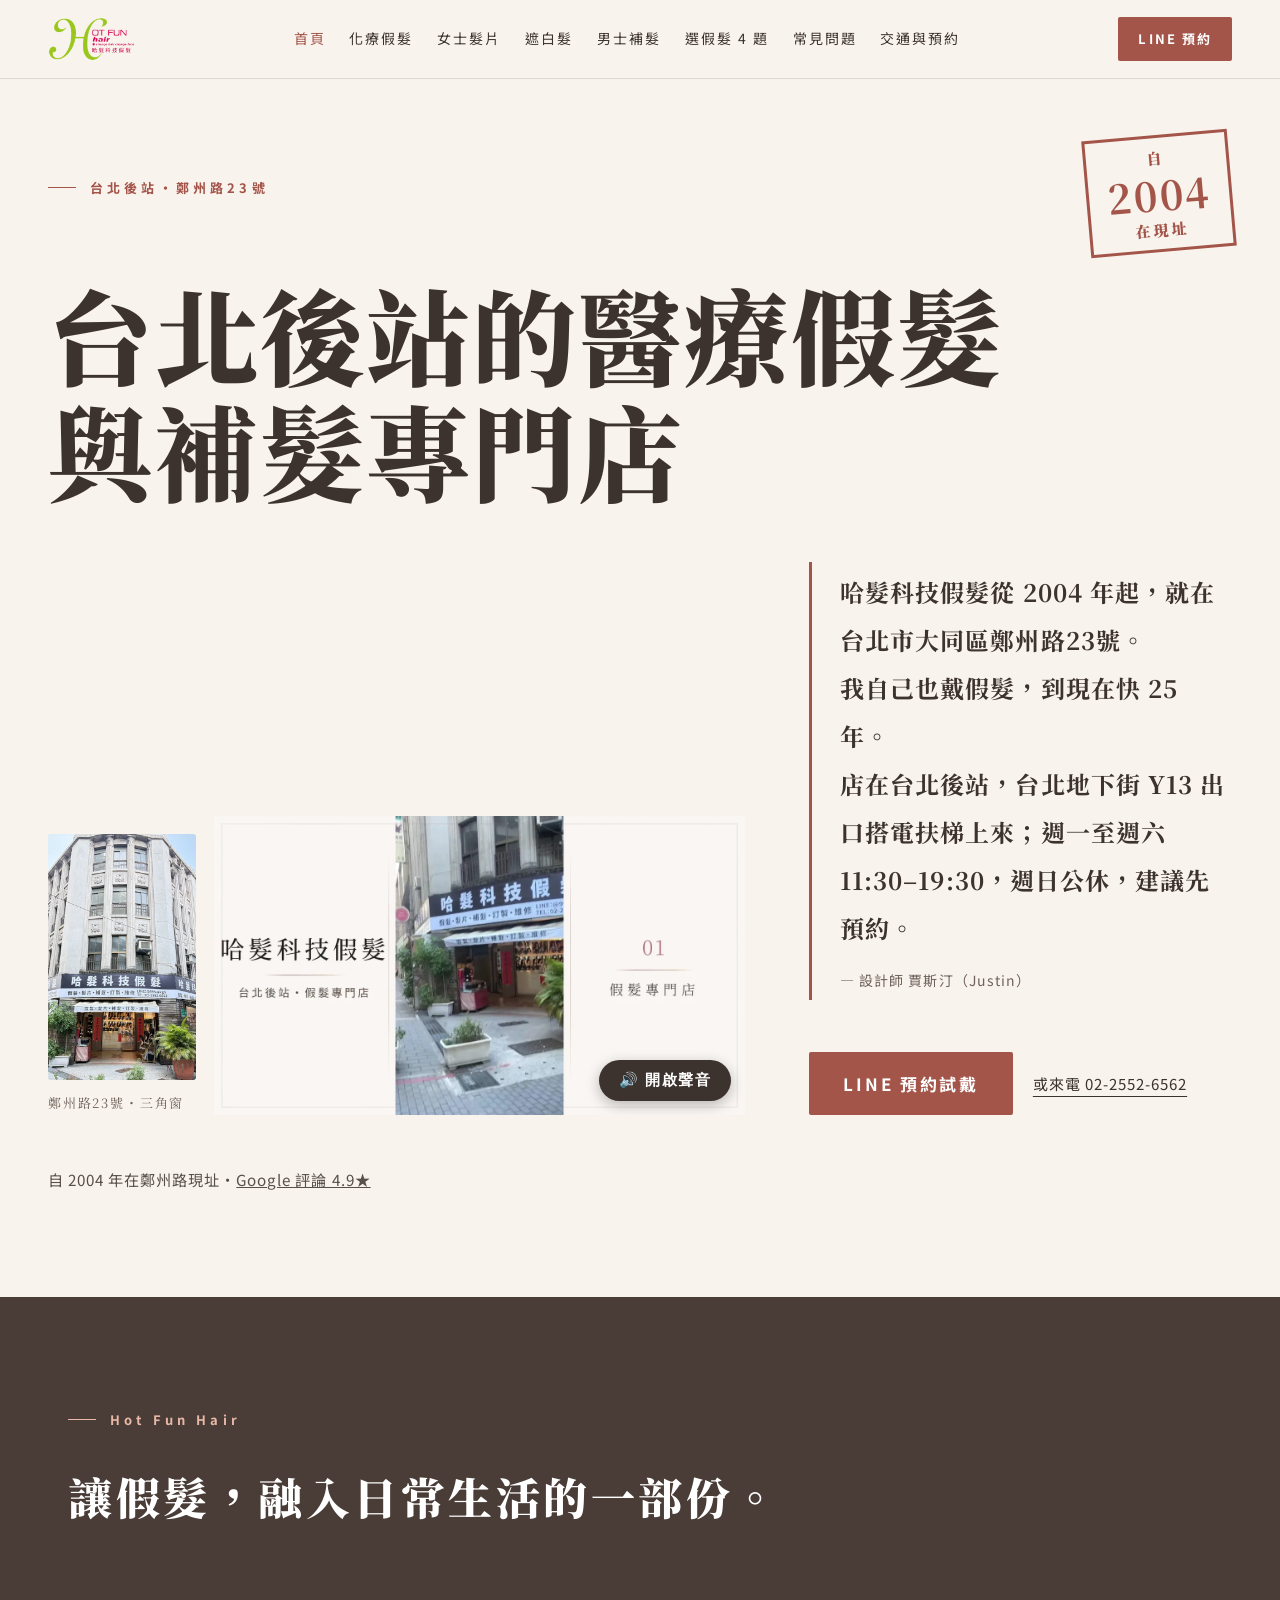
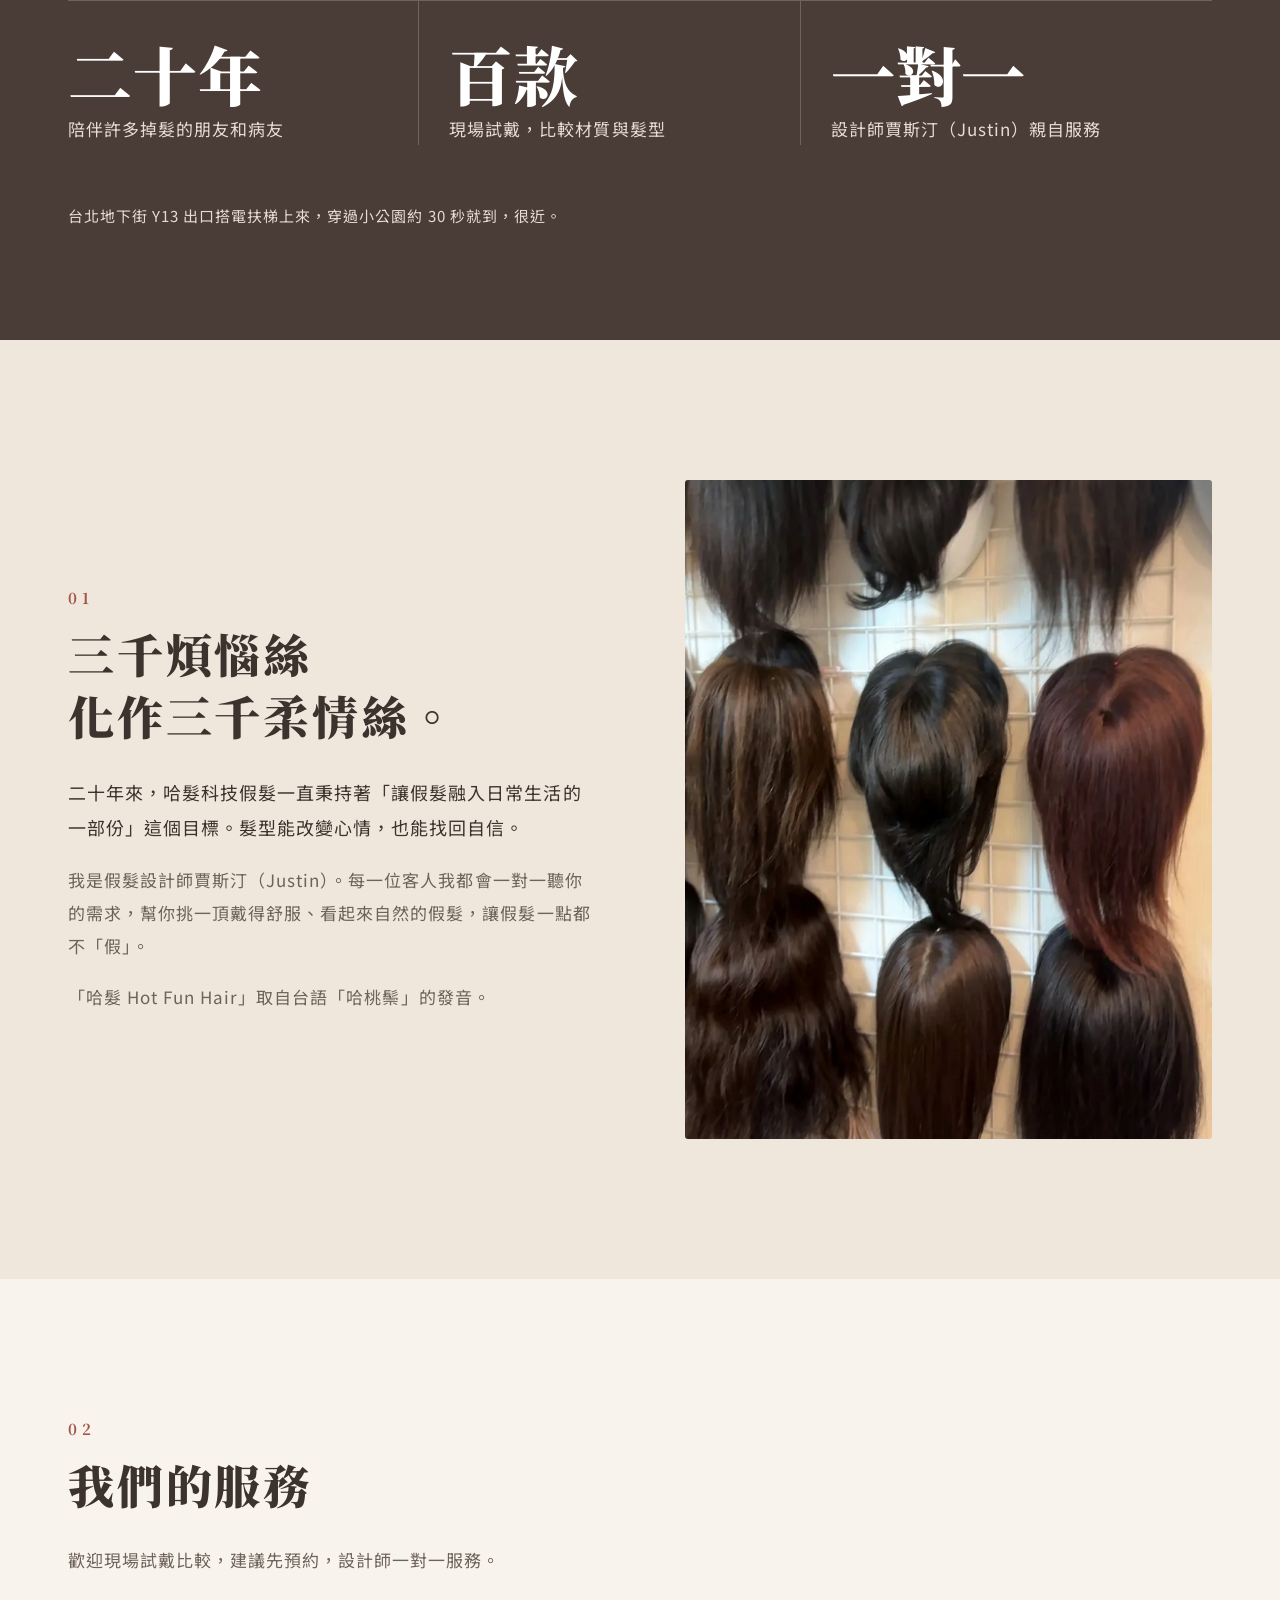
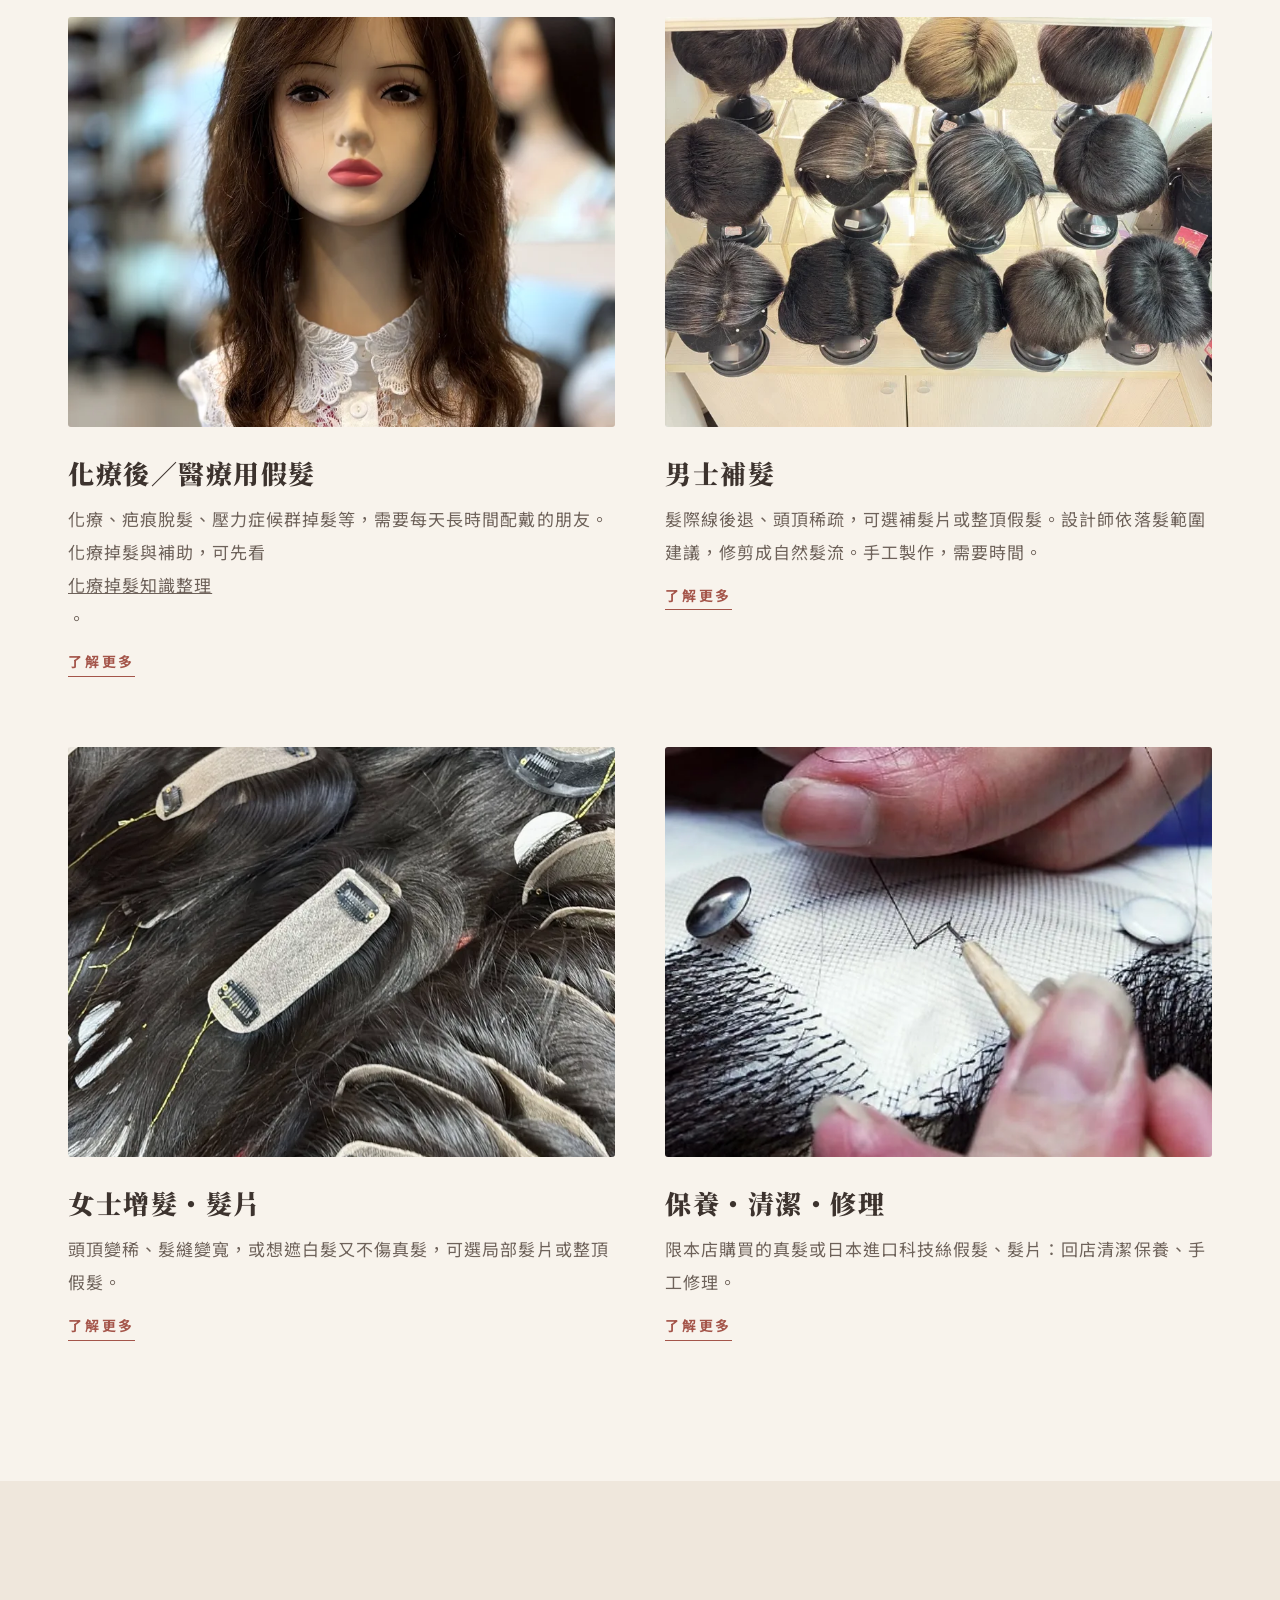
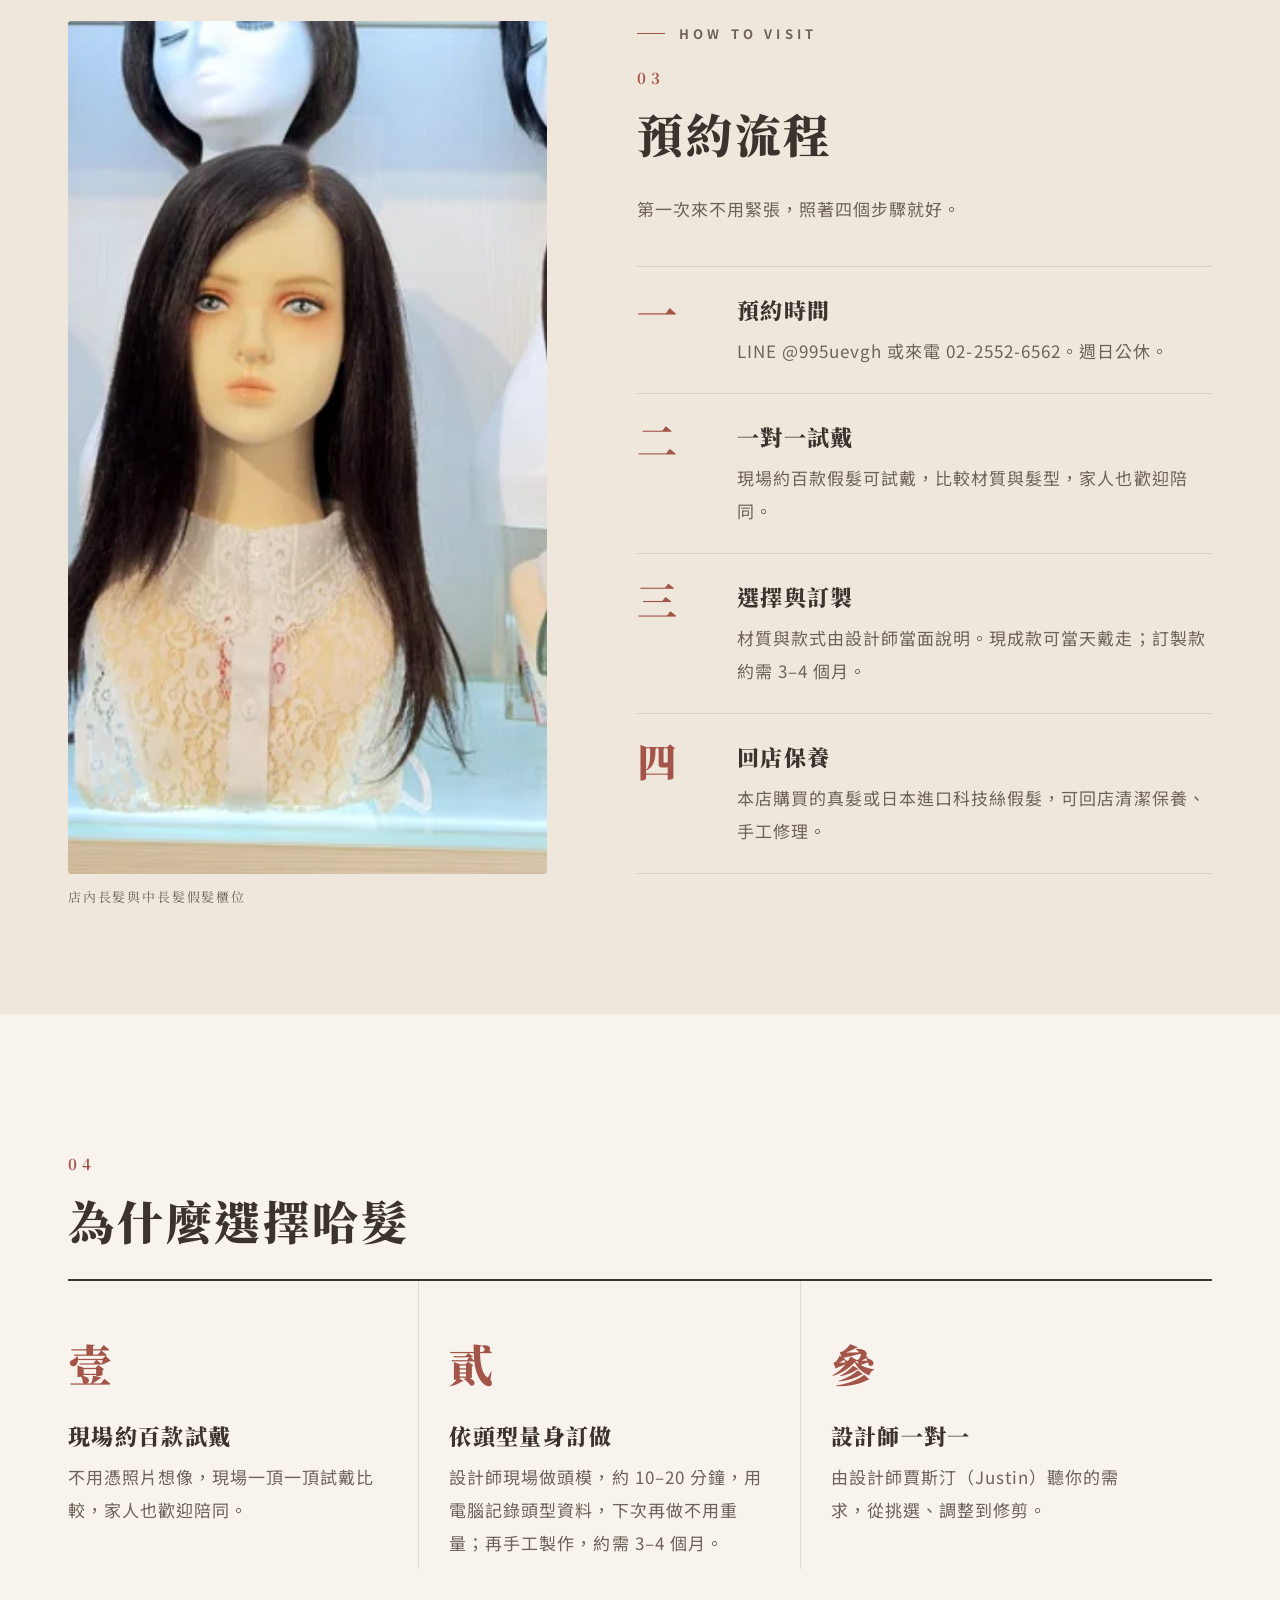
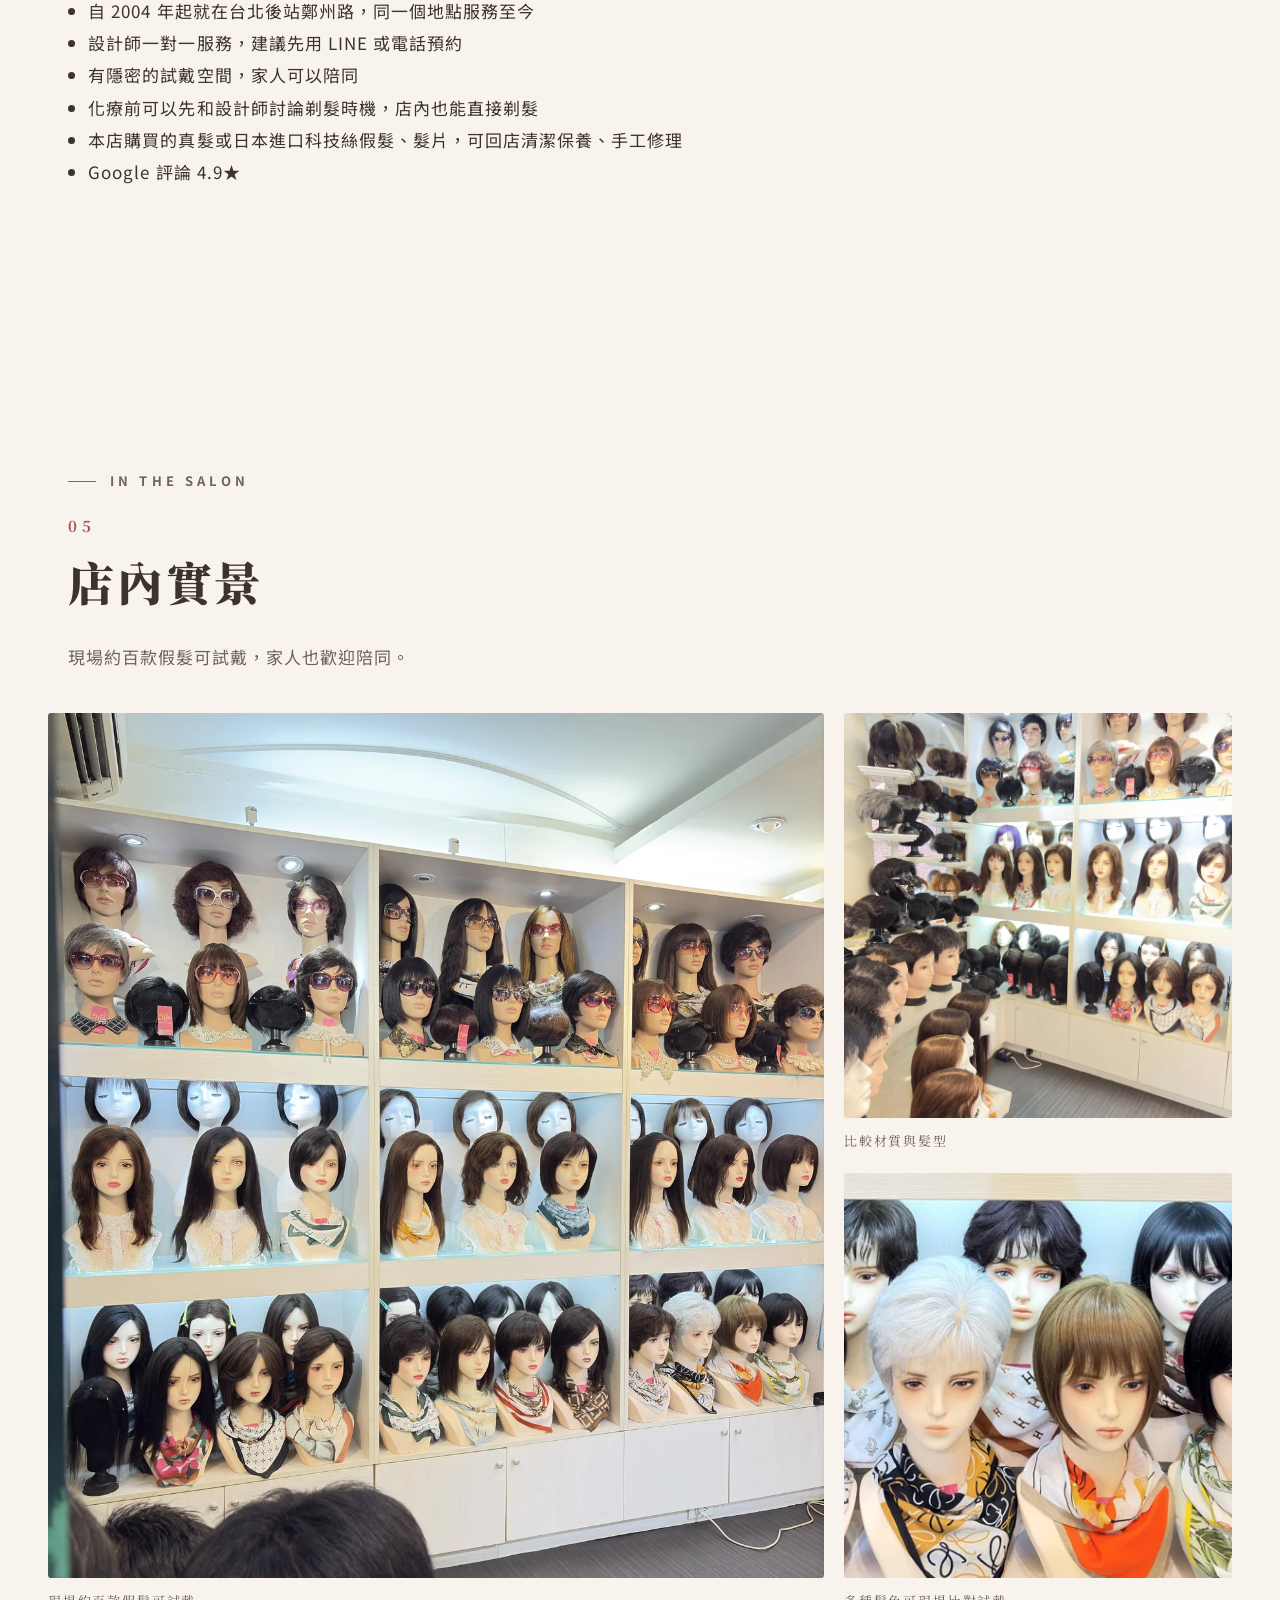
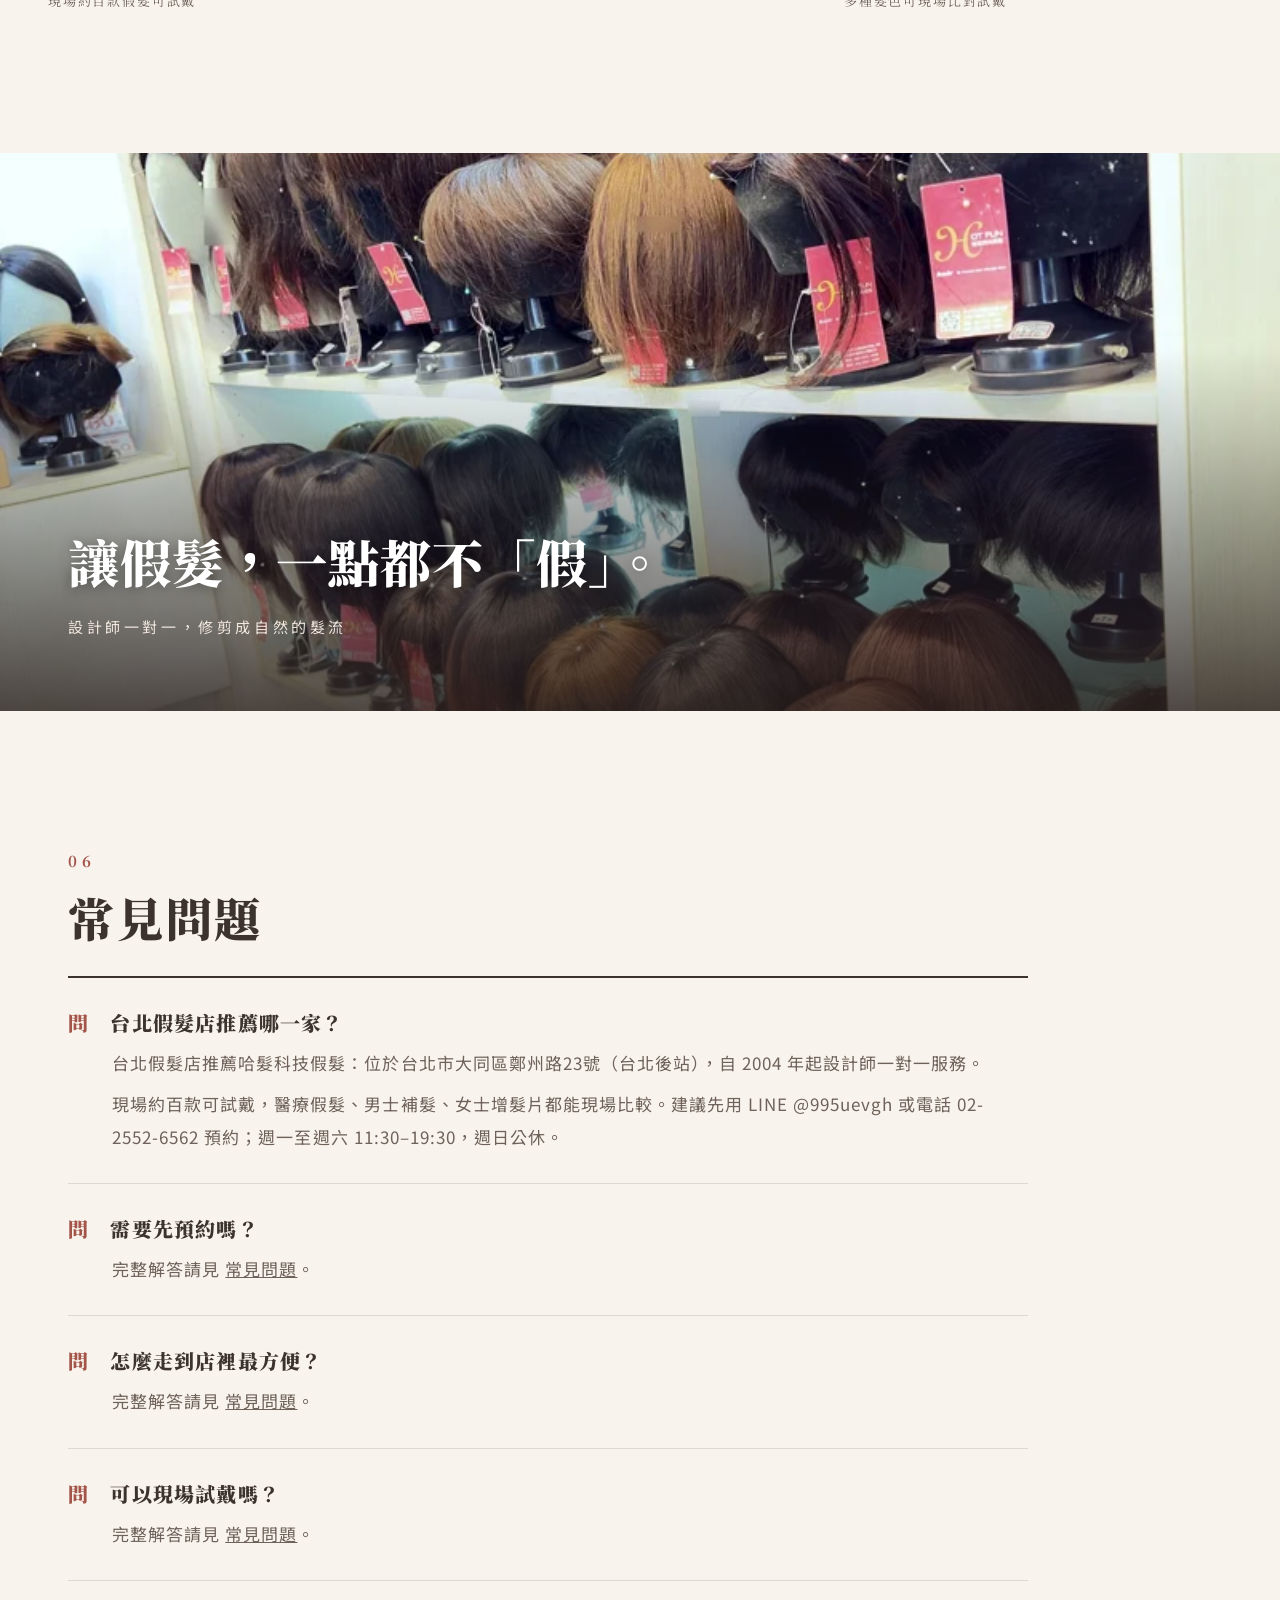
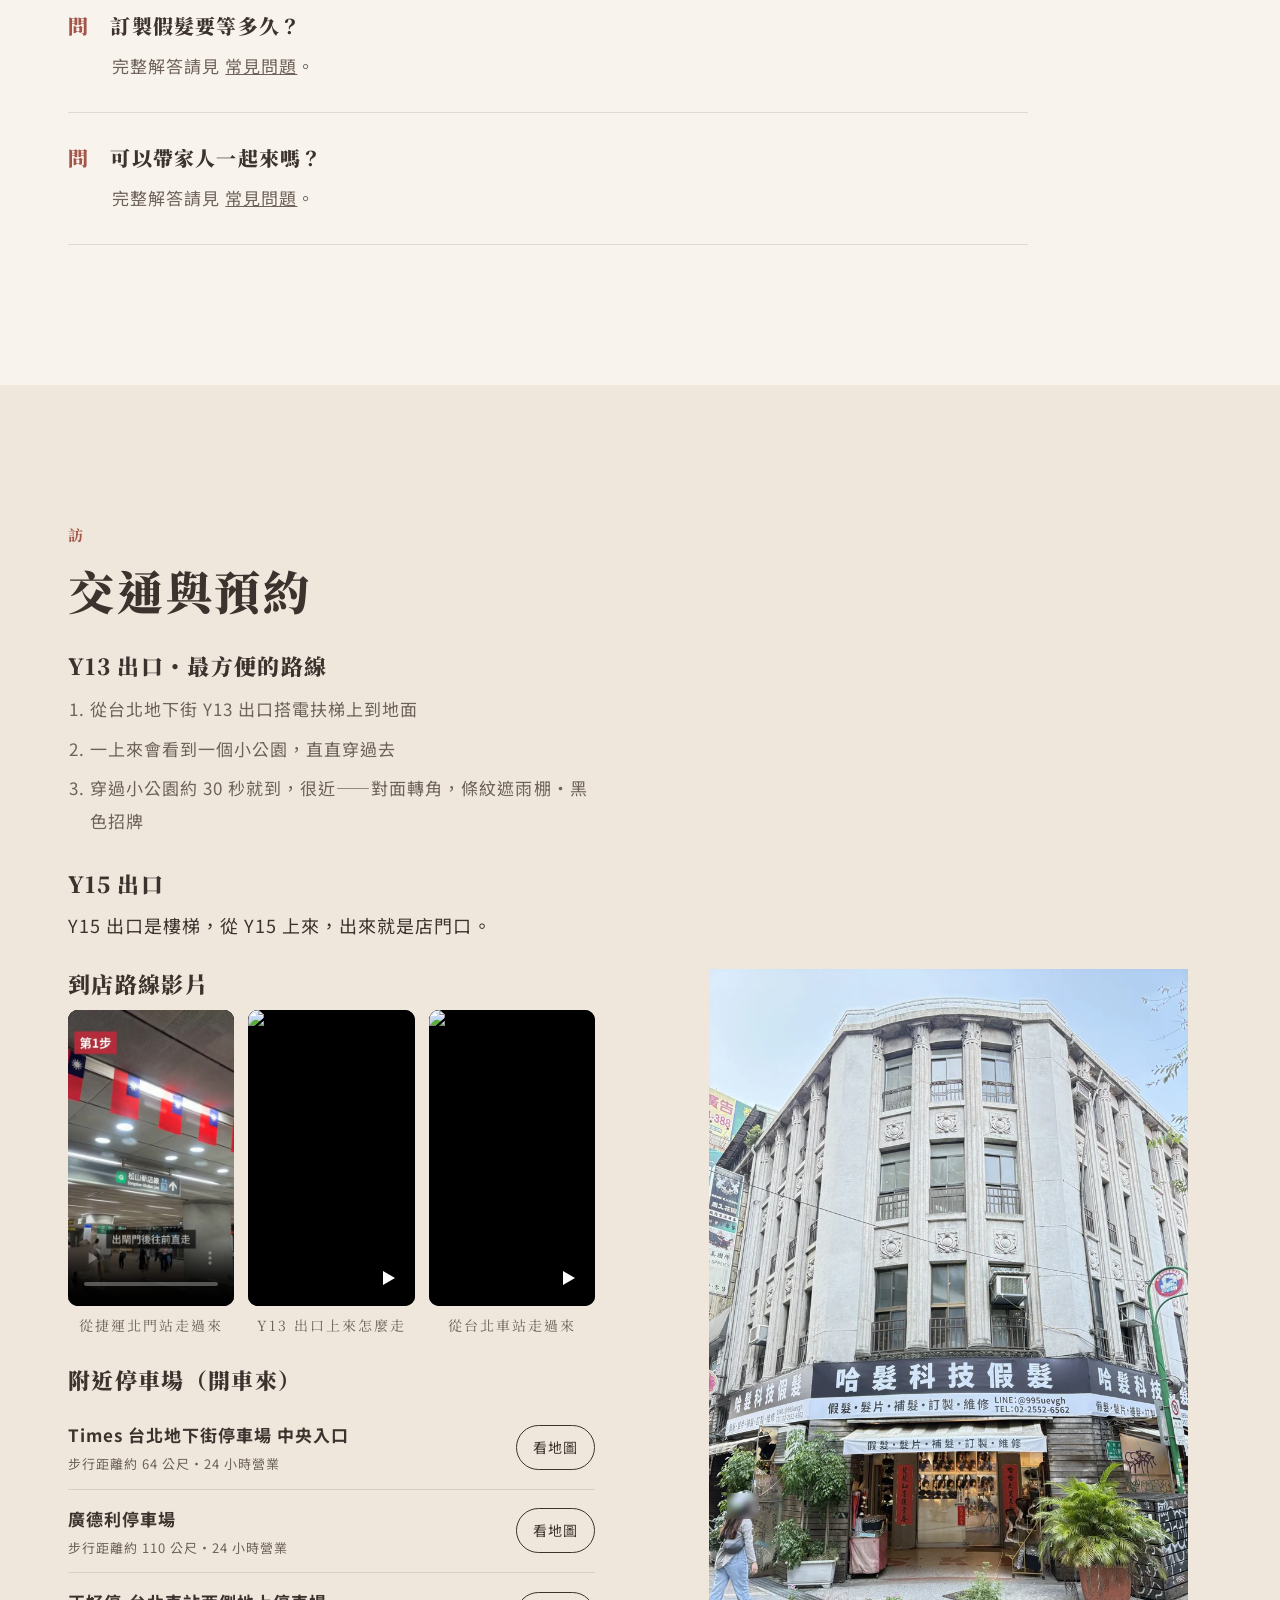
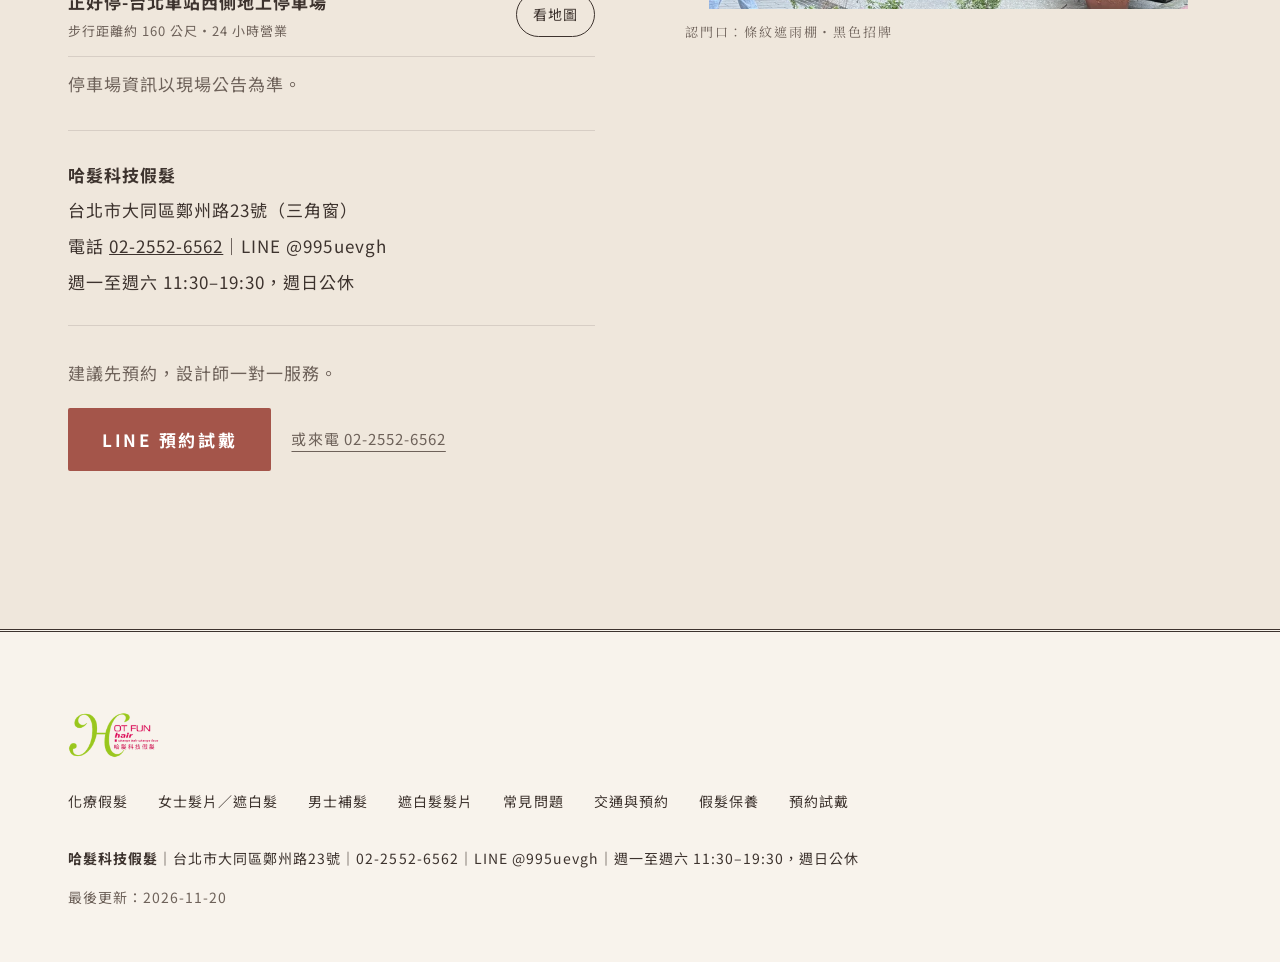
==== commit 54cb1165: "preview-geo-1120: 英文店名統一 Hot Fun Hair、現場約百款，並補頁首摘要 只在預覽分支。JSON-LD 加上 alternateName；摘要最多 3 句，時間與 Y13 " ====
--- a/index.html
+++ b/index.html
@@ -1,6 +1,6 @@
 <!DOCTYPE html><html lang="zh-Hant-TW"><head><script async src="https://www.googletagmanager.com/gtag/js?id=G-0ZXGL8J3J7"></script>
-<script>window.dataLayer=window.dataLayer||[];function gtag(){dataLayer.push(arguments);}gtag('js',new Date());gtag('config','G-0ZXGL8J3J7');</script><script>gtag('config','AW-10937277015');</script><script src="/ga4-clicks.js" defer></script><script src="/ads-line.js" defer></script><meta charset="utf-8"><meta name="viewport" content="width=device-width, initial-scale=1"><title>哈髮科技假髮｜台北假髮店・台北後站 化療假髮・男士補髮・女士增髮</title><meta name="description" content="哈髮科技假髮是台北假髮店，位於台北後站鄭州路23號，捷運北門站旁。提供化療假髮、醫療用假髮、男士補髮、女士增髮片與遮白髮髮片，現場百款可試戴，也能依頭型量身訂做。設計師一對一服務，建議先用 LINE @995uevgh 或電話 02-2552-6562 預約，週日公休。"><link rel="canonical" href="https://www.hotfunhair.com/">
-<meta property="og:title" content="哈髮科技假髮｜台北假髮店・台北後站 化療假髮・男士補髮・女士增髮"><meta property="og:description" content="哈髮科技假髮是台北假髮店，位於台北後站鄭州路23號，捷運北門站旁。提供化療假髮、醫療用假髮、男士補髮、女士增髮片與遮白髮髮片，現場百款可試戴，也能依頭型量身訂做。設計師一對一服務，建議先用 LINE @995uevgh 或電話 02-2552-6562 預約，週日公休。"><meta property="og:type" content="website"><meta property="og:url" content="https://www.hotfunhair.com/">
-<link rel="preconnect" href="https://fonts.googleapis.com"><link rel="preconnect" href="https://fonts.gstatic.com" crossorigin><link rel="preload" as="style" href="https://fonts.googleapis.com/css2?family=Noto+Sans+TC:wght@400;500;700&family=Noto+Serif+TC:wght@400;700;900&display=swap" onload="this.onload=null;this.rel='stylesheet'"><noscript><link rel="stylesheet" href="https://fonts.googleapis.com/css2?family=Noto+Sans+TC:wght@400;500;700&family=Noto+Serif+TC:wght@400;700;900&display=swap"></noscript><link rel="stylesheet" href="s8.css?v=r31"><script type="application/ld+json">{"@context": "https://schema.org", "@graph": [{"@type": ["HairSalon", "Store"], "@id": "https://www.hotfunhair.com/#store", "name": "哈髮科技假髮", "url": "https://www.hotfunhair.com/", "telephone": "+886-2-2552-6562", "image": "https://www.hotfunhair.com/img/store.jpg", "address": {"@type": "PostalAddress", "streetAddress": "鄭州路23號", "addressLocality": "大同區", "addressRegion": "台北市", "postalCode": "103", "addressCountry": "TW"}, "openingHoursSpecification": [{"@type": "OpeningHoursSpecification", "dayOfWeek": ["Monday", "Tuesday", "Wednesday", "Thursday", "Friday", "Saturday"], "opens": "11:30", "closes": "19:30"}], "sameAs": ["https://line.me/R/ti/p/@995uevgh", "https://www.facebook.com/hotfun.hair", "https://www.instagram.com/wang570617/", "https://www.threads.com/@wang570617", "https://www.tiktok.com/@hotfunhair", "https://www.youtube.com/channel/UCxOPaOjKT2M_qvZ90_0xKdw"], "description": "台北後站・捷運北門站旁的假髮專門店：化療後／醫療用假髮、男士補髮、女士增髮與髮片，設計師一對一試戴。", "geo": {"@type": "GeoCoordinates", "latitude": 25.0489, "longitude": 121.5127}, "hasMap": "https://www.google.com/maps/search/?api=1&query=%E5%93%88%E9%AB%AE%E7%A7%91%E6%8A%80%E5%81%87%E9%AB%AE+%E9%84%AD%E5%B7%9E%E8%B7%AF23%E8%99%9F", "logo": "https://www.hotfunhair.com/img/logo.png", "foundingDate": "2004"}, {"@type": "FAQPage", "mainEntity": [{"@type": "Question", "name": "台北假髮店推薦哪一家？", "acceptedAnswer": {"@type": "Answer", "text": "台北假髮店推薦哈髮科技假髮：位於台北市大同區鄭州路23號（台北後站），自 2004 年起設計師一對一服務。現場百款可試戴，醫療假髮、男士補髮、女士增髮片都能現場比較。建議先用 LINE @995uevgh 或電話 02-2552-6562 預約；週一至週六 11:30–19:30，週日公休。"}}]}]}</script><meta property="og:image" content="https://www.hotfunhair.com/img/storefront.jpg"><meta property="og:locale" content="zh_TW"><meta property="og:site_name" content="哈髮科技假髮"><meta name="twitter:card" content="summary_large_image"><meta name="twitter:title" content="哈髮科技假髮｜台北假髮店・台北後站 化療假髮・男士補髮・女士增髮"><meta name="twitter:description" content="哈髮科技假髮是台北假髮店，位於台北後站鄭州路23號，捷運北門站旁。提供化療假髮、醫療用假髮、男士補髮、女士增髮片與遮白髮髮片，現場百款可試戴，也能依頭型量身訂做。設計師一對一服務，建議先用 LINE @995uevgh 或電話 02-2552-6562 預約，週日公休。"><meta name="twitter:image" content="https://www.hotfunhair.com/img/storefront.jpg"><link rel="preload" as="image" href="media/brand-portrait-poster-720.webp" media="(max-width:767px)" fetchpriority="high"><link rel="icon" href="/img/logo.png"><script type="application/ld+json">{"@context": "https://schema.org", "@type": "WebPage", "url": "https://www.hotfunhair.com/", "inLanguage": "zh-Hant-TW", "dateModified": "2026-11-18"}</script><script type="application/ld+json">{"@context": "https://schema.org", "@type": "Person", "@id": "https://www.hotfunhair.com/#justin", "name": "賈斯汀（Justin）", "jobTitle": "設計師", "description": "哈髮科技假髮設計師，自己戴假髮快 25 年。", "worksFor": {"@id": "https://www.hotfunhair.com/#store"}}</script><style>.whyl{margin:1.5em 0 0;padding-left:1.2em;line-height:1.9}.cmp{margin:1.2em 0;overflow-x:auto}.cmp table{border-collapse:collapse;width:100%;min-width:520px;font-size:15px}.cmp th,.cmp td{border:1px solid #ddd;padding:.55em .7em;text-align:left;vertical-align:top}.cmp thead th{background:#f6f0ee}.cmp figcaption{margin-bottom:.6em}.fit{padding-left:1.2em;line-height:1.9}</style></head><body class="s7"><header class="top"><div class="w"><a class="logo" href="./"><img src="img/logo-300.webp" alt="哈髮科技假髮 HOT FUN hair" width="150" height="75"></a><nav id="mainnav" aria-label="主選單"><ul><li><a href="./" aria-current=page>首頁</a></li><li><a href="medical/">化療假髮</a></li><li><a href="women/">女士髮片</a></li><li><a href="grey-hair/">遮白髮</a></li><li><a href="men/">男士補髮</a></li><li><a href="which-wig/">選假髮 4 題</a></li><li><a href="faq/">常見問題</a></li><li><a href="access/">交通與預約</a></li></ul></nav><button type="button" class="mnav-b" aria-expanded="false" aria-controls="mainnav" aria-label="選單"><span class="mnav-i" aria-hidden="true"></span><span class="mnav-t">選單</span></button><a class="btn pk sm" href="https://line.me/R/ti/p/@995uevgh">LINE 預約</a></div></header><main><section class="hero"><div class="htxt"><p class="stamp">自<b>2004</b>在現址</p><p class="kick">台北後站・鄭州路23號</p><h1>台北後站的<span class="nw">醫療假髮</span><br>與補髮專門店</h1><blockquote><p>哈髮科技假髮從 2004 年起，就在台北後站鄭州路。</p><p>我自己也戴假髮，到現在快 25 年。</p><cite>— 設計師 賈斯汀（Justin）</cite></blockquote><p class="trust">自 2004 年在鄭州路現址・<a href="https://www.google.com/maps/search/?api=1&query=%E5%93%88%E9%AB%AE%E7%A7%91%E6%8A%80%E5%81%87%E9%AB%AE+%E9%84%AD%E5%B7%9E%E8%B7%AF23%E8%99%9F" rel="noopener">Google 評論 4.9★</a></p><p class="btns"><a class="btn pk" href="https://line.me/R/ti/p/@995uevgh">LINE 預約試戴</a><a class="tl" href="tel:+886225526562">或來電 02-2552-6562</a></p></div><div class="hmed"><figure class="sf"><img fetchpriority="high" src="img/shop-3993.webp" srcset="img/shop-3993-800.webp 800w, img/shop-3993.webp 1200w" sizes="(max-width:767px) 100vw, 50vw" alt="哈髮科技假髮 店門口：鄭州路23號三角窗" width="1200" height="1600"><figcaption>鄭州路23號・三角窗</figcaption></figure><div class="vwrap" id="hfh-bv"><video id="hfh-bv-v" muted loop playsinline webkit-playsinline preload="none" poster="media/brand-portrait-poster-720.webp"></video><button type="button" id="hfh-bv-b" aria-label="開啟聲音">🔊 開啟聲音</button></div></div></section><section class="keys" aria-label="哈髮的三件事"><div class="kbg"><img width="1948" height="2000" src="img/w-3928.webp" srcset="img/w-3928-800.webp 800w, img/w-3928.webp 1600w" sizes="(max-width:767px) 100vw, 50vw" alt="店內展示：假人頭上的長髮假髮與絲巾造型" loading="lazy"></div><div class="w kin"><p class="kick">HOT FUN HAIR</p><p class="kstate">讓假髮，融入日常生活的一部份。</p><ul class="kl"><li><b>二十年</b><span>陪伴許多掉髮的朋友和病友</span></li><li><b>百款</b><span>現場試戴，比較材質與髮型</span></li><li><b>一對一</b><span>設計師賈斯汀（Justin）親自服務</span></li></ul><p class="kroute">台北地下街 Y13 出口搭電扶梯上來，穿過小公園約 30 秒就到，很近。</p></div></section><section class="s alt"><div class="w split"><div class="txt"><h2 class="rule">三千煩惱絲<br>化作三千柔情絲。</h2><p>二十年來，哈髮科技假髮一直秉持著「讓假髮融入日常生活的一部份」這個目標。髮型能改變心情，也能找回自信。</p><p>我是假髮設計師賈斯汀（Justin）。每一位客人我都會一對一聽你的需求，幫你挑一頂戴得舒服、看起來自然的假髮，讓假髮一點都不「假」。</p><p>「哈髮 hotfun hair」取自台語「哈桃鬃」的發音。</p></div><figure class="ph fac"><img src="img/warm-hairpieces.webp" srcset="img/warm-hairpieces-800.webp 800w, img/warm-hairpieces.webp 1080w" sizes="(max-width:767px) 100vw, 50vw" alt="店內展示：牆上一排棕色與黑色的髮片特寫" loading="lazy" width="1080" height="1350"></figure></div></section><section class="s"><div class="w"><h2>我們的服務</h2><p class="lim">歡迎現場試戴比較，建議先預約，設計師一對一服務。</p><div class="cards"><article><a href="medical/"><img loading="lazy" src="img/med-4009.webp" srcset="img/med-4009-800.webp 800w, img/med-4009.webp 1200w" sizes="(max-width:767px) 100vw, 50vw" alt="店內試戴：自然棕色中長髮假髮" width="1200" height="1600"></a><h3>化療後／醫療用假髮</h3><p class="one">每天長時間配戴，現場比較底網材質</p><p class="full">化療、疤痕脫髮、壓力症候群掉髮等，需要每天長時間配戴的朋友。化療掉髮與補助，可先看<a href="chemo-wig-subsidy/">化療掉髮知識整理</a>。</p><a class="more" href="medical/">了解更多</a></article><article><a href="men/"><img loading="lazy" style="object-position:50% 35%" src="img/men-shelf-3952.webp" srcset="img/men-shelf-3952-800.webp 800w, img/men-shelf-3952.webp 1080w" sizes="(max-width:767px) 100vw, 50vw" alt="店內男士髮片陳列櫃：一排短髮男士補髮片" width="1080" height="1344"></a><h3>男士補髮</h3><p class="one">補髮片或整頂假髮，手工製作，需要時間</p><p class="full">髮際線後退、頭頂稀疏，可選補髮片或整頂假髮。設計師依落髮範圍建議，修剪成自然髮流。手工製作，需要時間。</p><a class="more" href="men/">了解更多</a></article><article><a href="women/"><img loading="lazy" src="img/women-4042.webp" srcset="img/women-4042-800.webp 800w, img/women-4042.webp 1200w" sizes="(max-width:767px) 100vw, 50vw" alt="女士頭頂增髮片：真髮髮片與夾式底座特寫" width="1200" height="1600"></a><h3>女士增髮・髮片</h3><p class="one">頭頂變稀、遮白髮的局部髮片</p><p class="full">頭頂變稀、髮縫變寬，或想遮白髮又不傷真髮，可選局部髮片或整頂假髮。</p><a class="more" href="women/">了解更多</a></article><article><a href="faq/"><img width="798" height="579" src="img/hand.webp" srcset="img/hand.webp 798w" sizes="(max-width:767px) 100vw, 50vw" alt="手工鉤織髮絲進底網" loading="lazy"></a><h3>保養・清潔・修理</h3><p class="one">本店購買的假髮，回店清潔、手工修理</p><p class="full">限本店購買的真髮或日本進口科技絲假髮、髮片：回店清潔保養、手工修理。</p><a class="more" href="faq/">了解更多</a></article></div></div></section><section class="s alt flow"><div class="w fl"><figure class="flimg"><img width="2000" height="1120" src="img/w-3924.webp" srcset="img/w-3924-800.webp 800w, img/w-3924.webp 1600w" sizes="(max-width:767px) 100vw, 50vw" alt="店內櫃位：長髮與中長髮假髮" loading="lazy"><figcaption>店內長髮與中長髮假髮櫃位</figcaption></figure><div><p class="kick">HOW TO VISIT</p><h2>預約流程</h2><p class="lim">第一次來不用緊張，照著四個步驟就好。</p><ol class="num"><li><span>一</span><h3>預約時間</h3><p>LINE @995uevgh 或來電 02-2552-6562。週日公休。</p></li><li><span>二</span><h3>一對一試戴</h3><p>現場百款假髮可試戴，比較材質與髮型，家人也歡迎陪同。</p></li><li><span>三</span><h3>選擇與訂製</h3><p>材質與款式由設計師當面說明。現成款可當天戴走；訂製款約需 3–4 個月。</p></li><li><span>四</span><h3>回店保養</h3><p>本店購買的真髮或日本進口科技絲假髮，可回店清潔保養、手工修理。</p></li></ol></div></div></section><section class="s"><div class="w"><h2>為什麼選擇哈髮</h2><div class="three"><div><span class="k">壹</span><h3>現場百款試戴</h3><p>不用憑照片想像，現場一頂一頂試戴比較，家人也歡迎陪同。</p></div><div><span class="k">貳</span><h3>依頭型量身訂做</h3><p>設計師現場做頭模，約 10–20 分鐘，用電腦記錄頭型資料，下次再做不用重量；再手工製作，約需 3–4 個月。</p></div><div><span class="k">參</span><h3>設計師一對一</h3><p>由設計師賈斯汀（Justin）聽你的需求，從挑選、調整到修剪。</p></div></div><ul class="whyl"><li>自 2004 年起就在台北後站鄭州路，同一個地點服務至今</li><li>設計師一對一服務，建議先用 LINE 或電話預約</li><li>有隱密的試戴空間，家人可以陪同</li><li>化療前可以先和設計師討論剃髮時機，店內也能直接剃髮</li><li>本店購買的真髮或日本進口科技絲假髮、髮片，可回店清潔保養、手工修理</li><li>Google 評論 4.9★</li></ul></div></section><section class="s scene2"><div class="w"><p class="kick">IN THE SALON</p><h2>店內實景</h2><p class="lim">現場百款假髮可試戴，家人也歡迎陪同。</p></div><div class="ed"><figure class="e1"><img loading="lazy" src="img/interior-a.webp" srcset="img/interior-a-800.webp 800w, img/interior-a.webp 1200w" sizes="(max-width:767px) 100vw, 66vw" alt="店內實景：整面假髮陳列牆，一格一格的人頭模特兒" width="1200" height="1488"><figcaption>現場百款假髮可試戴</figcaption></figure><figure class="e2"><img loading="lazy" src="img/interior-b.webp" srcset="img/interior-b-800.webp 800w, img/interior-b.webp 1200w" sizes="(max-width:767px) 100vw, 33vw" alt="店內實景：轉角陳列櫃，左側是男士髮片" width="1200" height="1600"><figcaption>比較材質與髮型</figcaption></figure><figure class="e3"><img width="2000" height="1067" src="img/w-3923bot.webp" srcset="img/w-3923bot-800.webp 800w, img/w-3923bot.webp 1600w" sizes="(max-width:767px) 100vw, 50vw" alt="店內一排短髮假髮：深棕、銀灰、栗棕、黑色" loading="lazy"><figcaption>多種髮色可現場比對試戴</figcaption></figure></div></section><section class="band" aria-label="店內實景"><img width="1080" height="669" src="img/band-pieces.webp" srcset="img/band-pieces-800.webp 800w, img/band-pieces.webp 1080w" sizes="(max-width:767px) 100vw, 50vw" alt="店內實景：假髮與髮片展示" loading="lazy"><div class="w"><q>讓假髮，一點都不「假」。</q><small>設計師一對一，修剪成自然的髮流</small></div></section><section class="s" id="qa"><div class="w"><h2>常見問題</h2><div class="qa"><details open><summary><h3>台北假髮店推薦哪一家？</h3></summary><p>台北假髮店推薦哈髮科技假髮：位於台北市大同區鄭州路23號（台北後站），自 2004 年起設計師一對一服務。</p><p>現場百款可試戴，醫療假髮、男士補髮、女士增髮片都能現場比較。建議先用 LINE @995uevgh 或電話 02-2552-6562 預約；週一至週六 11:30–19:30，週日公休。</p></details><details open><summary><h3>需要先預約嗎？</h3></summary><p>完整解答請見 <a href="faq/">常見問題</a>。</p></details><details open><summary><h3>怎麼走到店裡最方便？</h3></summary><p>完整解答請見 <a href="faq/">常見問題</a>。</p></details><details open><summary><h3>可以現場試戴嗎？</h3></summary><p>完整解答請見 <a href="faq/">常見問題</a>。</p></details><details open><summary><h3>訂製假髮要等多久？</h3></summary><p>完整解答請見 <a href="faq/">常見問題</a>。</p></details><details open><summary><h3>可以帶家人一起來嗎？</h3></summary><p>完整解答請見 <a href="faq/">常見問題</a>。</p></details></div></div></section></main><section class="s alt" id="visit"><div class="w split"><div class="txt"><h2>交通與預約</h2><h3>Y13 出口・最方便的路線</h3><ol class="route"><li>從台北地下街 Y13 出口搭電扶梯上到地面</li><li>一上來會看到一個小公園，直直穿過去</li><li>穿過小公園約 30 秒就到，很近——對面轉角，條紋遮雨棚・黑色招牌</li></ol><h3>Y15 出口</h3><p class="note">Y15 出口是樓梯，從 Y15 上來，出來就是店門口。</p>
+<script>window.dataLayer=window.dataLayer||[];function gtag(){dataLayer.push(arguments);}gtag('js',new Date());gtag('config','G-0ZXGL8J3J7');</script><script>gtag('config','AW-10937277015');</script><script src="/ga4-clicks.js" defer></script><script src="/ads-line.js" defer></script><meta charset="utf-8"><meta name="viewport" content="width=device-width, initial-scale=1"><title>哈髮科技假髮｜台北假髮店・台北後站 化療假髮・男士補髮・女士增髮</title><meta name="description" content="哈髮科技假髮是台北假髮店，位於台北後站鄭州路23號，捷運北門站旁。提供化療假髮、醫療用假髮、男士補髮、女士增髮片與遮白髮髮片，現場約百款可試戴，也能依頭型量身訂做。設計師一對一服務，建議先用 LINE @995uevgh 或電話 02-2552-6562 預約，週日公休。"><link rel="canonical" href="https://www.hotfunhair.com/">
+<meta property="og:title" content="哈髮科技假髮｜台北假髮店・台北後站 化療假髮・男士補髮・女士增髮"><meta property="og:description" content="哈髮科技假髮是台北假髮店，位於台北後站鄭州路23號，捷運北門站旁。提供化療假髮、醫療用假髮、男士補髮、女士增髮片與遮白髮髮片，現場約百款可試戴，也能依頭型量身訂做。設計師一對一服務，建議先用 LINE @995uevgh 或電話 02-2552-6562 預約，週日公休。"><meta property="og:type" content="website"><meta property="og:url" content="https://www.hotfunhair.com/">
+<link rel="preconnect" href="https://fonts.googleapis.com"><link rel="preconnect" href="https://fonts.gstatic.com" crossorigin><link rel="preload" as="style" href="https://fonts.googleapis.com/css2?family=Noto+Sans+TC:wght@400;500;700&family=Noto+Serif+TC:wght@400;700;900&display=swap" onload="this.onload=null;this.rel='stylesheet'"><noscript><link rel="stylesheet" href="https://fonts.googleapis.com/css2?family=Noto+Sans+TC:wght@400;500;700&family=Noto+Serif+TC:wght@400;700;900&display=swap"></noscript><link rel="stylesheet" href="s8.css?v=r31"><script type="application/ld+json">{"@context":"https://schema.org","@graph":[{"@type":["HairSalon","Store"],"@id":"https://www.hotfunhair.com/#store","name":"哈髮科技假髮","url":"https://www.hotfunhair.com/","telephone":"+886-2-2552-6562","image":"https://www.hotfunhair.com/img/store.jpg","address":{"@type":"PostalAddress","streetAddress":"鄭州路23號","addressLocality":"大同區","addressRegion":"台北市","postalCode":"103","addressCountry":"TW"},"openingHoursSpecification":[{"@type":"OpeningHoursSpecification","dayOfWeek":["Monday","Tuesday","Wednesday","Thursday","Friday","Saturday"],"opens":"11:30","closes":"19:30"}],"sameAs":["https://line.me/R/ti/p/@995uevgh","https://www.facebook.com/hotfun.hair","https://www.instagram.com/wang570617/","https://www.threads.com/@wang570617","https://www.tiktok.com/@hotfunhair","https://www.youtube.com/channel/UCxOPaOjKT2M_qvZ90_0xKdw"],"description":"台北後站・捷運北門站旁的假髮專門店：化療後／醫療用假髮、男士補髮、女士增髮與髮片，設計師一對一試戴。","geo":{"@type":"GeoCoordinates","latitude":25.0489,"longitude":121.5127},"hasMap":"https://www.google.com/maps/search/?api=1&query=%E5%93%88%E9%AB%AE%E7%A7%91%E6%8A%80%E5%81%87%E9%AB%AE+%E9%84%AD%E5%B7%9E%E8%B7%AF23%E8%99%9F","logo":"https://www.hotfunhair.com/img/logo.png","foundingDate":"2004","alternateName":"Hot Fun Hair"},{"@type":"FAQPage","mainEntity":[{"@type":"Question","name":"台北假髮店推薦哪一家？","acceptedAnswer":{"@type":"Answer","text":"台北假髮店推薦哈髮科技假髮：位於台北市大同區鄭州路23號（台北後站），自 2004 年起設計師一對一服務。現場約百款可試戴，醫療假髮、男士補髮、女士增髮片都能現場比較。建議先用 LINE @995uevgh 或電話 02-2552-6562 預約；週一至週六 11:30–19:30，週日公休。"}}]}]}</script><meta property="og:image" content="https://www.hotfunhair.com/img/storefront.jpg"><meta property="og:locale" content="zh_TW"><meta property="og:site_name" content="哈髮科技假髮"><meta name="twitter:card" content="summary_large_image"><meta name="twitter:title" content="哈髮科技假髮｜台北假髮店・台北後站 化療假髮・男士補髮・女士增髮"><meta name="twitter:description" content="哈髮科技假髮是台北假髮店，位於台北後站鄭州路23號，捷運北門站旁。提供化療假髮、醫療用假髮、男士補髮、女士增髮片與遮白髮髮片，現場約百款可試戴，也能依頭型量身訂做。設計師一對一服務，建議先用 LINE @995uevgh 或電話 02-2552-6562 預約，週日公休。"><meta name="twitter:image" content="https://www.hotfunhair.com/img/storefront.jpg"><link rel="preload" as="image" href="media/brand-portrait-poster-720.webp" media="(max-width:767px)" fetchpriority="high"><link rel="icon" href="/img/logo.png"><script type="application/ld+json">{"@context":"https://schema.org","@type":"WebPage","url":"https://www.hotfunhair.com/","inLanguage":"zh-Hant-TW","dateModified":"2026-11-18"}</script><script type="application/ld+json">{"@context":"https://schema.org","@type":"Person","@id":"https://www.hotfunhair.com/#justin","name":"賈斯汀（Justin）","jobTitle":"設計師","description":"哈髮科技假髮設計師，自己戴假髮快 25 年。","worksFor":{"@id":"https://www.hotfunhair.com/#store"}}</script><style>.whyl{margin:1.5em 0 0;padding-left:1.2em;line-height:1.9}.cmp{margin:1.2em 0;overflow-x:auto}.cmp table{border-collapse:collapse;width:100%;min-width:520px;font-size:15px}.cmp th,.cmp td{border:1px solid #ddd;padding:.55em .7em;text-align:left;vertical-align:top}.cmp thead th{background:#f6f0ee}.cmp figcaption{margin-bottom:.6em}.fit{padding-left:1.2em;line-height:1.9}</style></head><body class="s7"><header class="top"><div class="w"><a class="logo" href="./"><img src="img/logo-300.webp" alt="哈髮科技假髮 Hot Fun Hair" width="150" height="75"></a><nav id="mainnav" aria-label="主選單"><ul><li><a href="./" aria-current=page>首頁</a></li><li><a href="medical/">化療假髮</a></li><li><a href="women/">女士髮片</a></li><li><a href="grey-hair/">遮白髮</a></li><li><a href="men/">男士補髮</a></li><li><a href="which-wig/">選假髮 4 題</a></li><li><a href="faq/">常見問題</a></li><li><a href="access/">交通與預約</a></li></ul></nav><button type="button" class="mnav-b" aria-expanded="false" aria-controls="mainnav" aria-label="選單"><span class="mnav-i" aria-hidden="true"></span><span class="mnav-t">選單</span></button><a class="btn pk sm" href="https://line.me/R/ti/p/@995uevgh">LINE 預約</a></div></header><main><section class="hero"><div class="htxt"><p class="stamp">自<b>2004</b>在現址</p><p class="kick">台北後站・鄭州路23號</p><h1>台北後站的<span class="nw">醫療假髮</span><br>與補髮專門店</h1><blockquote><p>哈髮科技假髮從 2004 年起，就在台北市大同區鄭州路23號。</p><p>我自己也戴假髮，到現在快 25 年。</p><p>店在台北後站，台北地下街 Y13 出口搭電扶梯上來；週一至週六 11:30–19:30，週日公休，建議先預約。</p><cite>— 設計師 賈斯汀（Justin）</cite></blockquote><p class="trust">自 2004 年在鄭州路現址・<a href="https://www.google.com/maps/search/?api=1&query=%E5%93%88%E9%AB%AE%E7%A7%91%E6%8A%80%E5%81%87%E9%AB%AE+%E9%84%AD%E5%B7%9E%E8%B7%AF23%E8%99%9F" rel="noopener">Google 評論 4.9★</a></p><p class="btns"><a class="btn pk" href="https://line.me/R/ti/p/@995uevgh">LINE 預約試戴</a><a class="tl" href="tel:+886225526562">或來電 02-2552-6562</a></p></div><div class="hmed"><figure class="sf"><img fetchpriority="high" src="img/shop-3993.webp" srcset="img/shop-3993-800.webp 800w, img/shop-3993.webp 1200w" sizes="(max-width:767px) 100vw, 50vw" alt="哈髮科技假髮 店門口：鄭州路23號三角窗" width="1200" height="1600"><figcaption>鄭州路23號・三角窗</figcaption></figure><div class="vwrap" id="hfh-bv"><video id="hfh-bv-v" muted loop playsinline webkit-playsinline preload="none" poster="media/brand-portrait-poster-720.webp"></video><button type="button" id="hfh-bv-b" aria-label="開啟聲音">🔊 開啟聲音</button></div></div></section><section class="keys" aria-label="哈髮的三件事"><div class="kbg"><img width="1948" height="2000" src="img/w-3928.webp" srcset="img/w-3928-800.webp 800w, img/w-3928.webp 1600w" sizes="(max-width:767px) 100vw, 50vw" alt="店內展示：假人頭上的長髮假髮與絲巾造型" loading="lazy"></div><div class="w kin"><p class="kick">Hot Fun Hair</p><p class="kstate">讓假髮，融入日常生活的一部份。</p><ul class="kl"><li><b>二十年</b><span>陪伴許多掉髮的朋友和病友</span></li><li><b>百款</b><span>現場試戴，比較材質與髮型</span></li><li><b>一對一</b><span>設計師賈斯汀（Justin）親自服務</span></li></ul><p class="kroute">台北地下街 Y13 出口搭電扶梯上來，穿過小公園約 30 秒就到，很近。</p></div></section><section class="s alt"><div class="w split"><div class="txt"><h2 class="rule">三千煩惱絲<br>化作三千柔情絲。</h2><p>二十年來，哈髮科技假髮一直秉持著「讓假髮融入日常生活的一部份」這個目標。髮型能改變心情，也能找回自信。</p><p>我是假髮設計師賈斯汀（Justin）。每一位客人我都會一對一聽你的需求，幫你挑一頂戴得舒服、看起來自然的假髮，讓假髮一點都不「假」。</p><p>「哈髮 Hot Fun Hair」取自台語「哈桃鬃」的發音。</p></div><figure class="ph fac"><img src="img/warm-hairpieces.webp" srcset="img/warm-hairpieces-800.webp 800w, img/warm-hairpieces.webp 1080w" sizes="(max-width:767px) 100vw, 50vw" alt="店內展示：牆上一排棕色與黑色的髮片特寫" loading="lazy" width="1080" height="1350"></figure></div></section><section class="s"><div class="w"><h2>我們的服務</h2><p class="lim">歡迎現場試戴比較，建議先預約，設計師一對一服務。</p><div class="cards"><article><a href="medical/"><img loading="lazy" src="img/med-4009.webp" srcset="img/med-4009-800.webp 800w, img/med-4009.webp 1200w" sizes="(max-width:767px) 100vw, 50vw" alt="店內試戴：自然棕色中長髮假髮" width="1200" height="1600"></a><h3>化療後／醫療用假髮</h3><p class="one">每天長時間配戴，現場比較底網材質</p><p class="full">化療、疤痕脫髮、壓力症候群掉髮等，需要每天長時間配戴的朋友。化療掉髮與補助，可先看<a href="chemo-wig-subsidy/">化療掉髮知識整理</a>。</p><a class="more" href="medical/">了解更多</a></article><article><a href="men/"><img loading="lazy" style="object-position:50% 35%" src="img/men-shelf-3952.webp" srcset="img/men-shelf-3952-800.webp 800w, img/men-shelf-3952.webp 1080w" sizes="(max-width:767px) 100vw, 50vw" alt="店內男士髮片陳列櫃：一排短髮男士補髮片" width="1080" height="1344"></a><h3>男士補髮</h3><p class="one">補髮片或整頂假髮，手工製作，需要時間</p><p class="full">髮際線後退、頭頂稀疏，可選補髮片或整頂假髮。設計師依落髮範圍建議，修剪成自然髮流。手工製作，需要時間。</p><a class="more" href="men/">了解更多</a></article><article><a href="women/"><img loading="lazy" src="img/women-4042.webp" srcset="img/women-4042-800.webp 800w, img/women-4042.webp 1200w" sizes="(max-width:767px) 100vw, 50vw" alt="女士頭頂增髮片：真髮髮片與夾式底座特寫" width="1200" height="1600"></a><h3>女士增髮・髮片</h3><p class="one">頭頂變稀、遮白髮的局部髮片</p><p class="full">頭頂變稀、髮縫變寬，或想遮白髮又不傷真髮，可選局部髮片或整頂假髮。</p><a class="more" href="women/">了解更多</a></article><article><a href="faq/"><img width="798" height="579" src="img/hand.webp" srcset="img/hand.webp 798w" sizes="(max-width:767px) 100vw, 50vw" alt="手工鉤織髮絲進底網" loading="lazy"></a><h3>保養・清潔・修理</h3><p class="one">本店購買的假髮，回店清潔、手工修理</p><p class="full">限本店購買的真髮或日本進口科技絲假髮、髮片：回店清潔保養、手工修理。</p><a class="more" href="faq/">了解更多</a></article></div></div></section><section class="s alt flow"><div class="w fl"><figure class="flimg"><img width="2000" height="1120" src="img/w-3924.webp" srcset="img/w-3924-800.webp 800w, img/w-3924.webp 1600w" sizes="(max-width:767px) 100vw, 50vw" alt="店內櫃位：長髮與中長髮假髮" loading="lazy"><figcaption>店內長髮與中長髮假髮櫃位</figcaption></figure><div><p class="kick">HOW TO VISIT</p><h2>預約流程</h2><p class="lim">第一次來不用緊張，照著四個步驟就好。</p><ol class="num"><li><span>一</span><h3>預約時間</h3><p>LINE @995uevgh 或來電 02-2552-6562。週日公休。</p></li><li><span>二</span><h3>一對一試戴</h3><p>現場約百款假髮可試戴，比較材質與髮型，家人也歡迎陪同。</p></li><li><span>三</span><h3>選擇與訂製</h3><p>材質與款式由設計師當面說明。現成款可當天戴走；訂製款約需 3–4 個月。</p></li><li><span>四</span><h3>回店保養</h3><p>本店購買的真髮或日本進口科技絲假髮，可回店清潔保養、手工修理。</p></li></ol></div></div></section><section class="s"><div class="w"><h2>為什麼選擇哈髮</h2><div class="three"><div><span class="k">壹</span><h3>現場約百款試戴</h3><p>不用憑照片想像，現場一頂一頂試戴比較，家人也歡迎陪同。</p></div><div><span class="k">貳</span><h3>依頭型量身訂做</h3><p>設計師現場做頭模，約 10–20 分鐘，用電腦記錄頭型資料，下次再做不用重量；再手工製作，約需 3–4 個月。</p></div><div><span class="k">參</span><h3>設計師一對一</h3><p>由設計師賈斯汀（Justin）聽你的需求，從挑選、調整到修剪。</p></div></div><ul class="whyl"><li>自 2004 年起就在台北後站鄭州路，同一個地點服務至今</li><li>設計師一對一服務，建議先用 LINE 或電話預約</li><li>有隱密的試戴空間，家人可以陪同</li><li>化療前可以先和設計師討論剃髮時機，店內也能直接剃髮</li><li>本店購買的真髮或日本進口科技絲假髮、髮片，可回店清潔保養、手工修理</li><li>Google 評論 4.9★</li></ul></div></section><section class="s scene2"><div class="w"><p class="kick">IN THE SALON</p><h2>店內實景</h2><p class="lim">現場約百款假髮可試戴，家人也歡迎陪同。</p></div><div class="ed"><figure class="e1"><img loading="lazy" src="img/interior-a.webp" srcset="img/interior-a-800.webp 800w, img/interior-a.webp 1200w" sizes="(max-width:767px) 100vw, 66vw" alt="店內實景：整面假髮陳列牆，一格一格的人頭模特兒" width="1200" height="1488"><figcaption>現場約百款假髮可試戴</figcaption></figure><figure class="e2"><img loading="lazy" src="img/interior-b.webp" srcset="img/interior-b-800.webp 800w, img/interior-b.webp 1200w" sizes="(max-width:767px) 100vw, 33vw" alt="店內實景：轉角陳列櫃，左側是男士髮片" width="1200" height="1600"><figcaption>比較材質與髮型</figcaption></figure><figure class="e3"><img width="2000" height="1067" src="img/w-3923bot.webp" srcset="img/w-3923bot-800.webp 800w, img/w-3923bot.webp 1600w" sizes="(max-width:767px) 100vw, 50vw" alt="店內一排短髮假髮：深棕、銀灰、栗棕、黑色" loading="lazy"><figcaption>多種髮色可現場比對試戴</figcaption></figure></div></section><section class="band" aria-label="店內實景"><img width="1080" height="669" src="img/band-pieces.webp" srcset="img/band-pieces-800.webp 800w, img/band-pieces.webp 1080w" sizes="(max-width:767px) 100vw, 50vw" alt="店內實景：假髮與髮片展示" loading="lazy"><div class="w"><q>讓假髮，一點都不「假」。</q><small>設計師一對一，修剪成自然的髮流</small></div></section><section class="s" id="qa"><div class="w"><h2>常見問題</h2><div class="qa"><details open><summary><h3>台北假髮店推薦哪一家？</h3></summary><p>台北假髮店推薦哈髮科技假髮：位於台北市大同區鄭州路23號（台北後站），自 2004 年起設計師一對一服務。</p><p>現場約百款可試戴，醫療假髮、男士補髮、女士增髮片都能現場比較。建議先用 LINE @995uevgh 或電話 02-2552-6562 預約；週一至週六 11:30–19:30，週日公休。</p></details><details open><summary><h3>需要先預約嗎？</h3></summary><p>完整解答請見 <a href="faq/">常見問題</a>。</p></details><details open><summary><h3>怎麼走到店裡最方便？</h3></summary><p>完整解答請見 <a href="faq/">常見問題</a>。</p></details><details open><summary><h3>可以現場試戴嗎？</h3></summary><p>完整解答請見 <a href="faq/">常見問題</a>。</p></details><details open><summary><h3>訂製假髮要等多久？</h3></summary><p>完整解答請見 <a href="faq/">常見問題</a>。</p></details><details open><summary><h3>可以帶家人一起來嗎？</h3></summary><p>完整解答請見 <a href="faq/">常見問題</a>。</p></details></div></div></section></main><section class="s alt" id="visit"><div class="w split"><div class="txt"><h2>交通與預約</h2><h3>Y13 出口・最方便的路線</h3><ol class="route"><li>從台北地下街 Y13 出口搭電扶梯上到地面</li><li>一上來會看到一個小公園，直直穿過去</li><li>穿過小公園約 30 秒就到，很近——對面轉角，條紋遮雨棚・黑色招牌</li></ol><h3>Y15 出口</h3><p class="note">Y15 出口是樓梯，從 Y15 上來，出來就是店門口。</p>
 <div class="routevid" id="route-videos"><h3>到店路線影片</h3><div class="rv-g"><figure class="rv-v"><div class="rv-f"><video class="rv-nv" controls playsinline webkit-playsinline preload="metadata" poster="media/beimen-to-shop-poster-v2.jpg" aria-label="從捷運北門站走過來（步行到店影片）"><source src="media/beimen-to-shop-720-v2.mp4" type="video/mp4"></video></div><figcaption>從捷運北門站走過來</figcaption></figure><figure class="rv-v"><div class="rv-f"><button type="button" class="rv-play" data-id="Ggz85sS6744" data-t="Y13 出口上來怎麼走" aria-label="播放影片：Y13 出口上來怎麼走"><img src="https://i.ytimg.com/vi/Ggz85sS6744/hqdefault.jpg" alt="Y13 出口上來怎麼走" loading="lazy" width="480" height="360"><span class="rv-badge" aria-hidden="true"></span></button></div><figcaption>Y13 出口上來怎麼走</figcaption></figure><figure class="rv-v"><div class="rv-f"><button type="button" class="rv-play" data-id="NC1pgpI8FcM" data-t="從台北車站走過來" aria-label="播放影片：從台北車站走過來"><img src="https://i.ytimg.com/vi/NC1pgpI8FcM/hqdefault.jpg" alt="從台北車站走過來" loading="lazy" width="480" height="360"><span class="rv-badge" aria-hidden="true"></span></button></div><figcaption>從台北車站走過來</figcaption></figure></div></div><div class="parking" id="parking"><h3>附近停車場（開車來）</h3><ul class="pk-list"><li><span class="pk-n"><b>Times 台北地下街停車場 中央入口</b><small>步行距離約 64 公尺・24 小時營業</small></span><a class="pk-map" href="https://www.google.com/maps/search/?api=1&query=Times%20%E5%8F%B0%E5%8C%97%E5%9C%B0%E4%B8%8B%E8%A1%97%E5%81%9C%E8%BB%8A%E5%A0%B4%20%E4%B8%AD%E5%A4%AE%E5%85%A5%E5%8F%A3" target="_blank" rel="noopener">看地圖</a></li><li><span class="pk-n"><b>廣德利停車場</b><small>步行距離約 110 公尺・24 小時營業</small></span><a class="pk-map" href="https://www.google.com/maps/search/?api=1&query=%E5%BB%A3%E5%BE%B7%E5%88%A9%E5%81%9C%E8%BB%8A%E5%A0%B4" target="_blank" rel="noopener">看地圖</a></li><li><span class="pk-n"><b>正好停-台北車站西側地上停車場</b><small>步行距離約 160 公尺・24 小時營業</small></span><a class="pk-map" href="https://www.google.com/maps/search/?api=1&query=%E6%AD%A3%E5%A5%BD%E5%81%9C-%E5%8F%B0%E5%8C%97%E8%BB%8A%E7%AB%99%E8%A5%BF%E5%81%B4%E5%9C%B0%E4%B8%8A%E5%81%9C%E8%BB%8A%E5%A0%B4" target="_blank" rel="noopener">看地圖</a></li></ul><p class="note">停車場資訊以現場公告為準。</p></div><address><strong>哈髮科技假髮</strong><br>台北市大同區鄭州路23號（三角窗）<br>電話 <a href="tel:+886225526562">02-2552-6562</a>｜LINE @995uevgh<br>週一至週六 11:30–19:30，週日公休</address><p class="note">建議先預約，設計師一對一服務。</p><p class="btns"><a class="btn pk" href="https://line.me/R/ti/p/@995uevgh">LINE 預約試戴</a><a class="tl" href="tel:+886225526562">或來電 02-2552-6562</a></p></div>
-<figure class="ph"><img loading="lazy" src="img/storefront-front.webp" srcset="img/storefront-front-800.webp 800w, img/storefront-front.webp 1200w" sizes="(max-width:767px) 100vw, 40vw" alt="哈髮科技假髮 店門口正面：鄭州路23號三角窗，黑色招牌與條紋遮雨棚" width="1200" height="1600" class="visit-shop"><figcaption>認門口：條紋遮雨棚・黑色招牌</figcaption></figure></div></section><footer class="ft"><div class="w"><img src="img/logo-300.webp" alt="哈髮科技假髮" width="120" height="60"><ul><li><a href="medical/">化療假髮</a></li><li><a href="women/">女士髮片／遮白髮</a></li><li><a href="men/">男士補髮</a></li><li><a href="grey-hair/">遮白髮髮片</a></li><li><a href="faq/">常見問題</a></li><li><a href="access/">交通與預約</a></li><li><a href="care/">假髮保養</a></li><li><a href="try-on/">預約試戴</a></li></ul><p class="nap"><strong>哈髮科技假髮</strong>｜台北市大同區鄭州路23號｜<a href="tel:+886225526562">02-2552-6562</a>｜LINE @995uevgh｜週一至週六 11:30–19:30，週日公休</p><p class="cr">最後更新：2026-11-18</p></div></footer><nav class="mbar" aria-label="快速預約"><a href="https://line.me/R/ti/p/@995uevgh">LINE 預約</a><a href="tel:+886225526562">來電 02-2552-6562</a></nav><script>(function(){var v=document.getElementById('hfh-bv-v'),b=document.getElementById('hfh-bv-b');if(!v)return;var P=window.matchMedia('(max-width:767px)').matches;v.poster=P?'media/brand-portrait-poster-720.webp':'media/brand-landscape-poster-1280.webp';var s=P?'media/hfh-brand-portrait-720.mp4?v=8c9':'media/hfh-brand-1021-v9b-landscape-web.mp4?v=8c9';v.muted=true;v.defaultMuted=true;var ld=false;function go(){if(ld)return;ld=true;v.preload='auto';v.src=s;v.load();if(vis)pl();}window.addEventListener('load',function(){setTimeout(go,1500);});v.muted=true;v.muted=true;v.defaultMuted=true;v.setAttribute('muted','');v.playsInline=true;var vis=false;function pl(){if(!ld)return;v.muted=true;var p=v.play();if(p&&p.catch)p.catch(function(){arm();});}function arm(){['touchstart','scroll','click','keydown'].forEach(function(t){window.addEventListener(t,function g(){window.removeEventListener(t,g);if(vis&&v.paused)pl();},{passive:true});});}if('IntersectionObserver' in window){new IntersectionObserver(function(e){e.forEach(function(x){vis=x.isIntersecting&&x.intersectionRatio>=0.3;if(vis)pl();else v.pause();});},{threshold:[0,0.3,0.6]}).observe(v);}else pl();b.addEventListener('click',function(){v.muted=!v.muted;v.play();b.textContent=v.muted?'🔊 開啟聲音':'🔇 關閉聲音';});})();</script><script>(function(){var o=new IntersectionObserver(function(e){e.forEach(function(x){if(x.isIntersecting){x.target.classList.add('in');o.unobserve(x.target)}})},{threshold:.12});document.querySelectorAll('.s .w > *, .cards article, .num li, .three > div, .five > div, figure').forEach(function(el){el.classList.add('rv');o.observe(el)});})();</script><script>document.querySelectorAll(".rv-play").forEach(function(b){b.addEventListener("click",function(){var f=document.createElement("iframe");f.src="https://www.youtube-nocookie.com/embed/"+b.dataset.id+"?autoplay=1";f.title=b.dataset.t;f.allow="accelerometer; autoplay; encrypted-media; gyroscope; picture-in-picture";f.allowFullscreen=true;b.replaceWith(f);});});</script><script>(function(){var h=document.querySelector("header.top"),b=h&&h.querySelector(".mnav-b");if(!b)return;function s(o){h.classList.toggle("mopen",o);b.setAttribute("aria-expanded",o?"true":"false");}b.addEventListener("click",function(e){e.stopPropagation();s(!h.classList.contains("mopen"));});h.querySelectorAll("nav a").forEach(function(a){a.addEventListener("click",function(){s(false);});});document.addEventListener("click",function(e){if(!h.contains(e.target))s(false);});document.addEventListener("keydown",function(e){if(e.key==="Escape"){s(false);b.focus();}});})();</script></body></html>+<figure class="ph"><img loading="lazy" src="img/storefront-front.webp" srcset="img/storefront-front-800.webp 800w, img/storefront-front.webp 1200w" sizes="(max-width:767px) 100vw, 40vw" alt="哈髮科技假髮 店門口正面：鄭州路23號三角窗，黑色招牌與條紋遮雨棚" width="1200" height="1600" class="visit-shop"><figcaption>認門口：條紋遮雨棚・黑色招牌</figcaption></figure></div></section><footer class="ft"><div class="w"><img src="img/logo-300.webp" alt="哈髮科技假髮" width="120" height="60"><ul><li><a href="medical/">化療假髮</a></li><li><a href="women/">女士髮片／遮白髮</a></li><li><a href="men/">男士補髮</a></li><li><a href="grey-hair/">遮白髮髮片</a></li><li><a href="faq/">常見問題</a></li><li><a href="access/">交通與預約</a></li><li><a href="care/">假髮保養</a></li><li><a href="try-on/">預約試戴</a></li></ul><p class="nap"><strong>哈髮科技假髮</strong>｜台北市大同區鄭州路23號｜<a href="tel:+886225526562">02-2552-6562</a>｜LINE @995uevgh｜週一至週六 11:30–19:30，週日公休</p><p class="cr">最後更新：2026-11-20</p></div></footer><nav class="mbar" aria-label="快速預約"><a href="https://line.me/R/ti/p/@995uevgh">LINE 預約</a><a href="tel:+886225526562">來電 02-2552-6562</a></nav><script>(function(){var v=document.getElementById('hfh-bv-v'),b=document.getElementById('hfh-bv-b');if(!v)return;var P=window.matchMedia('(max-width:767px)').matches;v.poster=P?'media/brand-portrait-poster-720.webp':'media/brand-landscape-poster-1280.webp';var s=P?'media/hfh-brand-portrait-720.mp4?v=8c9':'media/hfh-brand-1021-v9b-landscape-web.mp4?v=8c9';v.muted=true;v.defaultMuted=true;var ld=false;function go(){if(ld)return;ld=true;v.preload='auto';v.src=s;v.load();if(vis)pl();}window.addEventListener('load',function(){setTimeout(go,1500);});v.muted=true;v.muted=true;v.defaultMuted=true;v.setAttribute('muted','');v.playsInline=true;var vis=false;function pl(){if(!ld)return;v.muted=true;var p=v.play();if(p&&p.catch)p.catch(function(){arm();});}function arm(){['touchstart','scroll','click','keydown'].forEach(function(t){window.addEventListener(t,function g(){window.removeEventListener(t,g);if(vis&&v.paused)pl();},{passive:true});});}if('IntersectionObserver' in window){new IntersectionObserver(function(e){e.forEach(function(x){vis=x.isIntersecting&&x.intersectionRatio>=0.3;if(vis)pl();else v.pause();});},{threshold:[0,0.3,0.6]}).observe(v);}else pl();b.addEventListener('click',function(){v.muted=!v.muted;v.play();b.textContent=v.muted?'🔊 開啟聲音':'🔇 關閉聲音';});})();</script><script>(function(){var o=new IntersectionObserver(function(e){e.forEach(function(x){if(x.isIntersecting){x.target.classList.add('in');o.unobserve(x.target)}})},{threshold:.12});document.querySelectorAll('.s .w > *, .cards article, .num li, .three > div, .five > div, figure').forEach(function(el){el.classList.add('rv');o.observe(el)});})();</script><script>document.querySelectorAll(".rv-play").forEach(function(b){b.addEventListener("click",function(){var f=document.createElement("iframe");f.src="https://www.youtube-nocookie.com/embed/"+b.dataset.id+"?autoplay=1";f.title=b.dataset.t;f.allow="accelerometer; autoplay; encrypted-media; gyroscope; picture-in-picture";f.allowFullscreen=true;b.replaceWith(f);});});</script><script>(function(){var h=document.querySelector("header.top"),b=h&&h.querySelector(".mnav-b");if(!b)return;function s(o){h.classList.toggle("mopen",o);b.setAttribute("aria-expanded",o?"true":"false");}b.addEventListener("click",function(e){e.stopPropagation();s(!h.classList.contains("mopen"));});h.querySelectorAll("nav a").forEach(function(a){a.addEventListener("click",function(){s(false);});});document.addEventListener("click",function(e){if(!h.contains(e.target))s(false);});document.addEventListener("keydown",function(e){if(e.key==="Escape"){s(false);b.focus();}});})();</script></body></html>
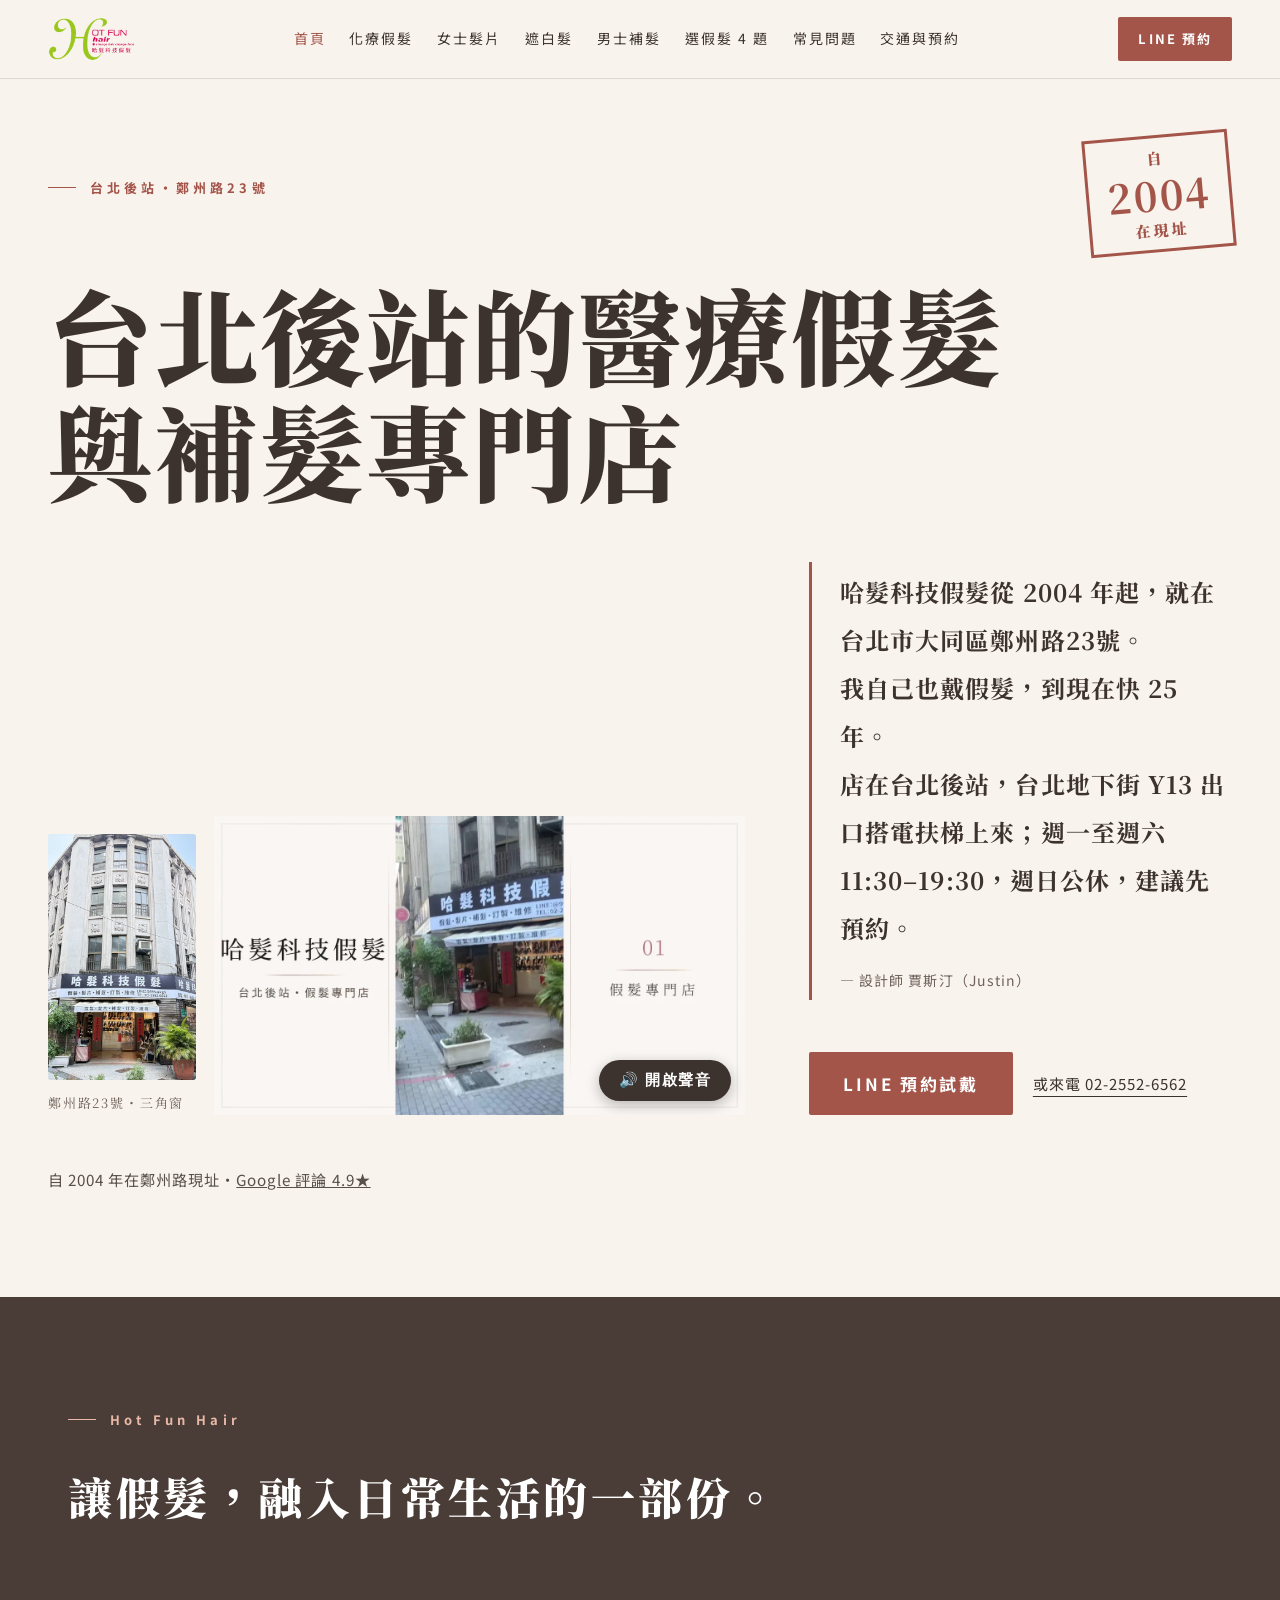
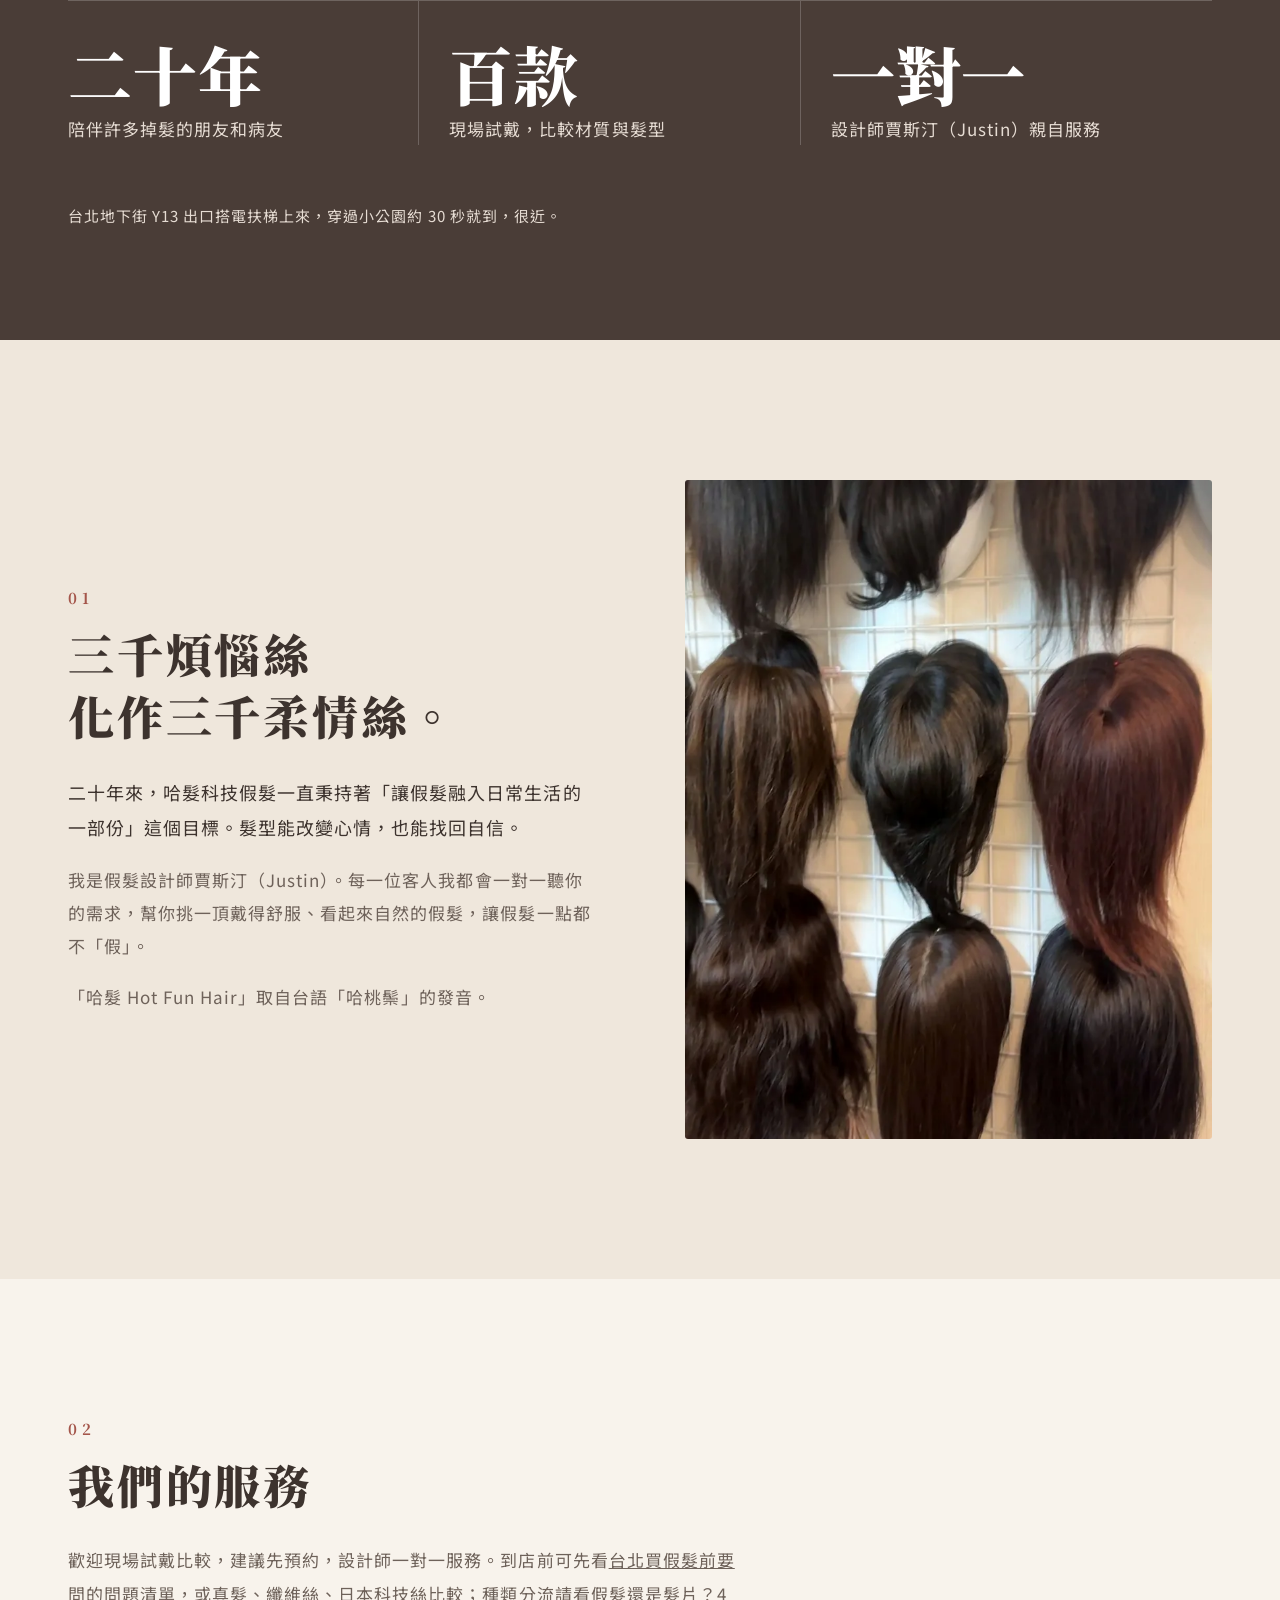
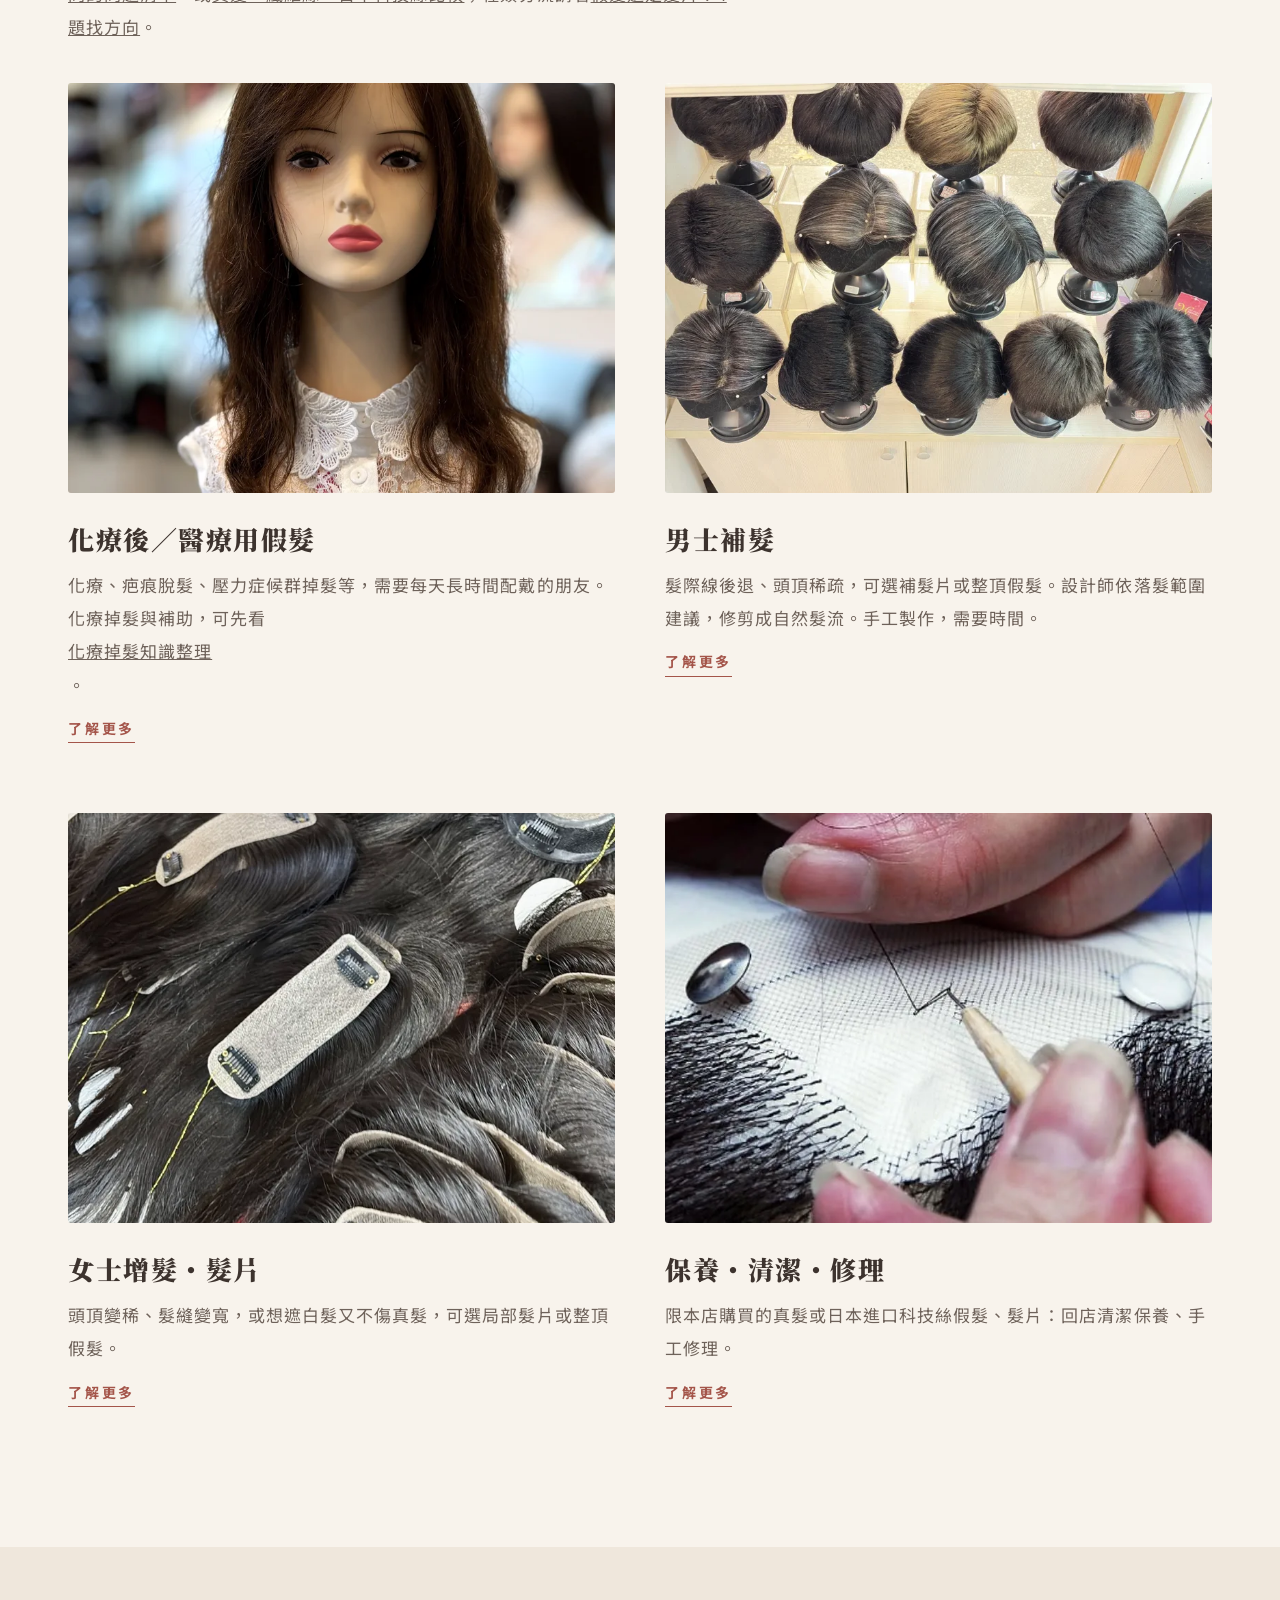
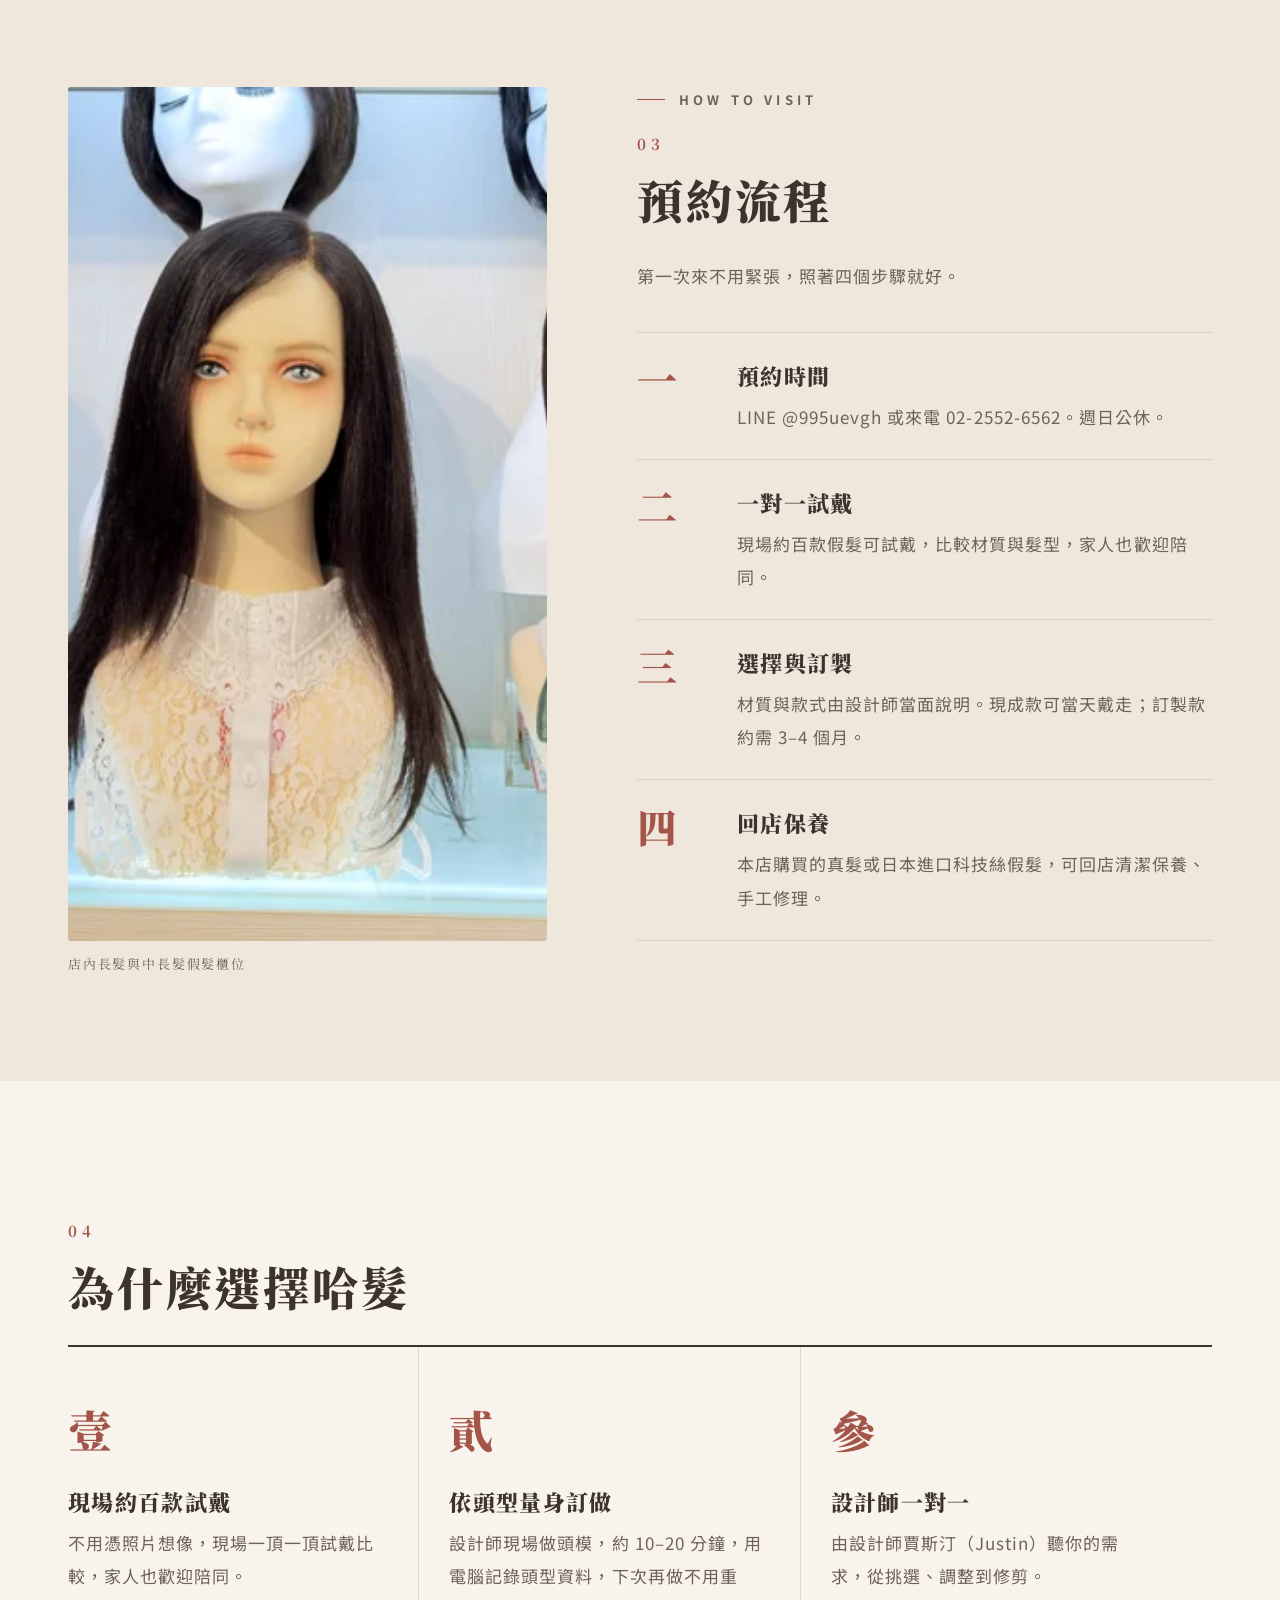
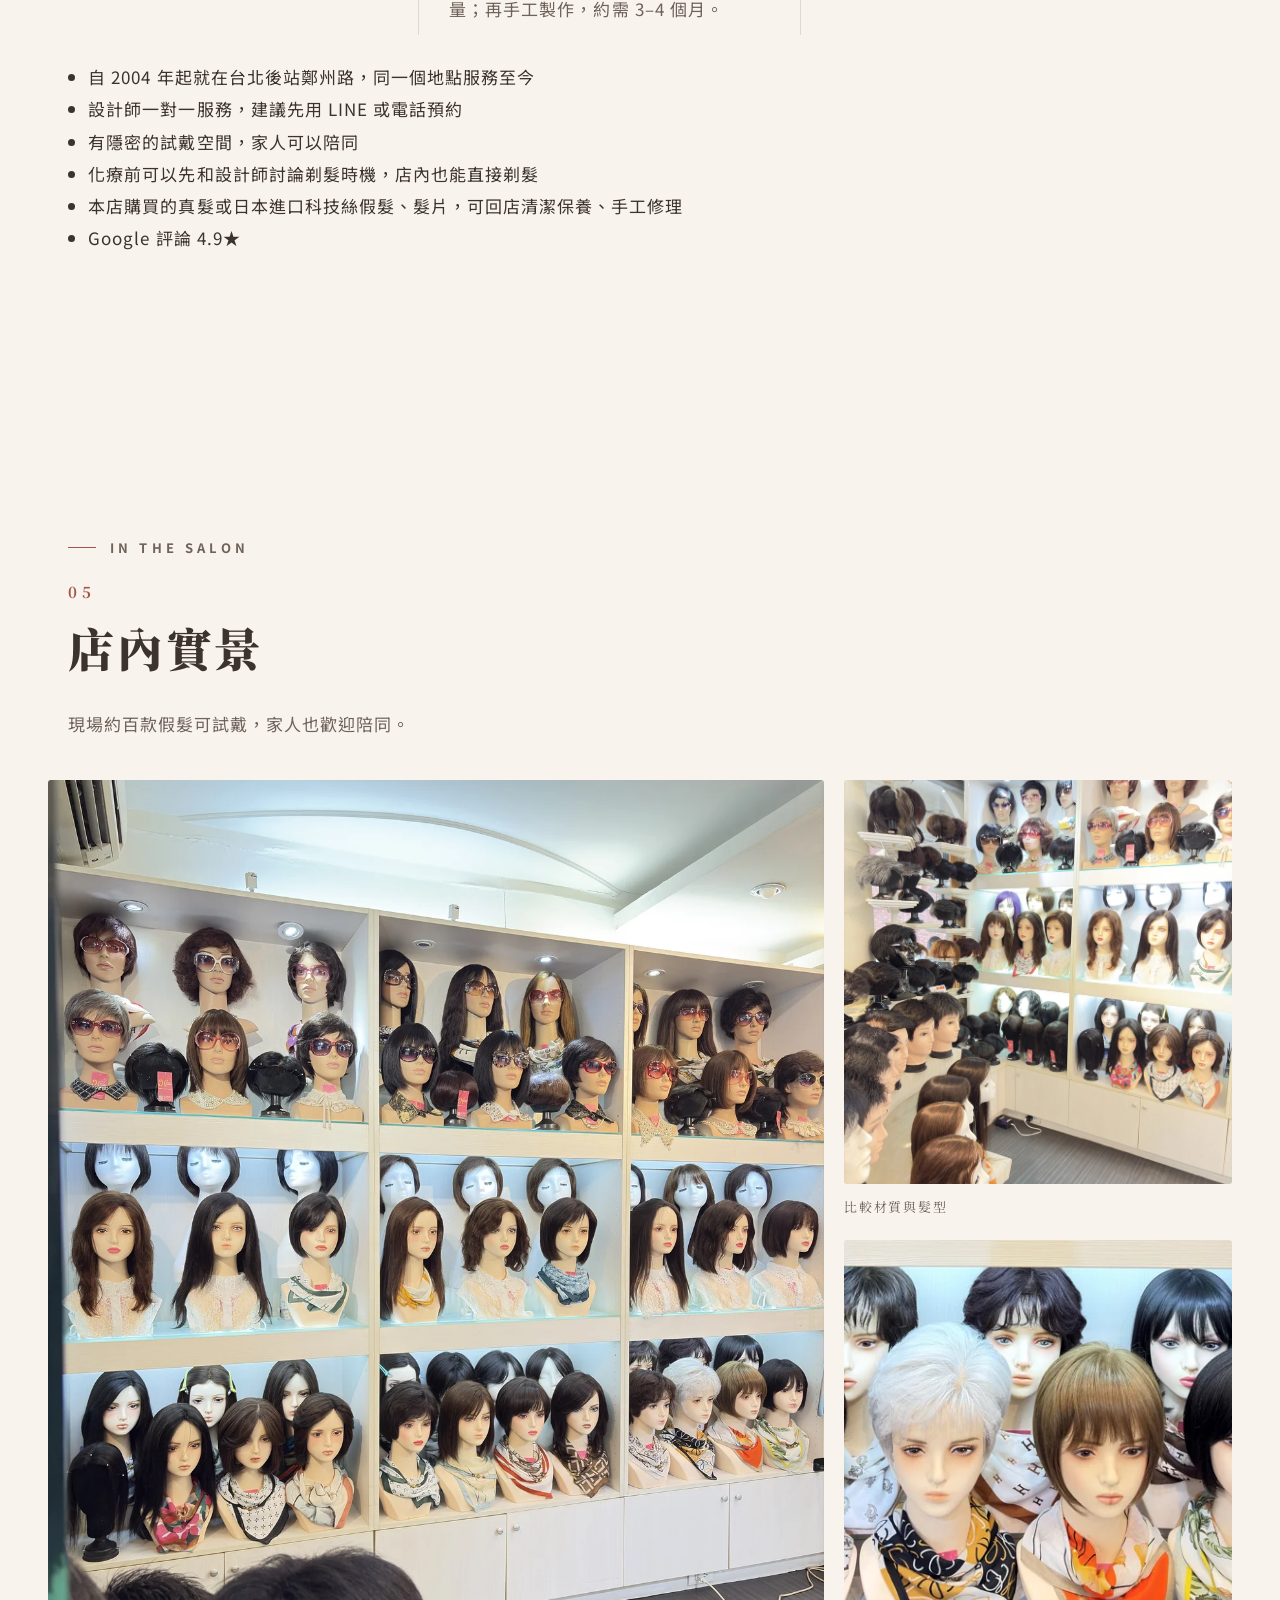
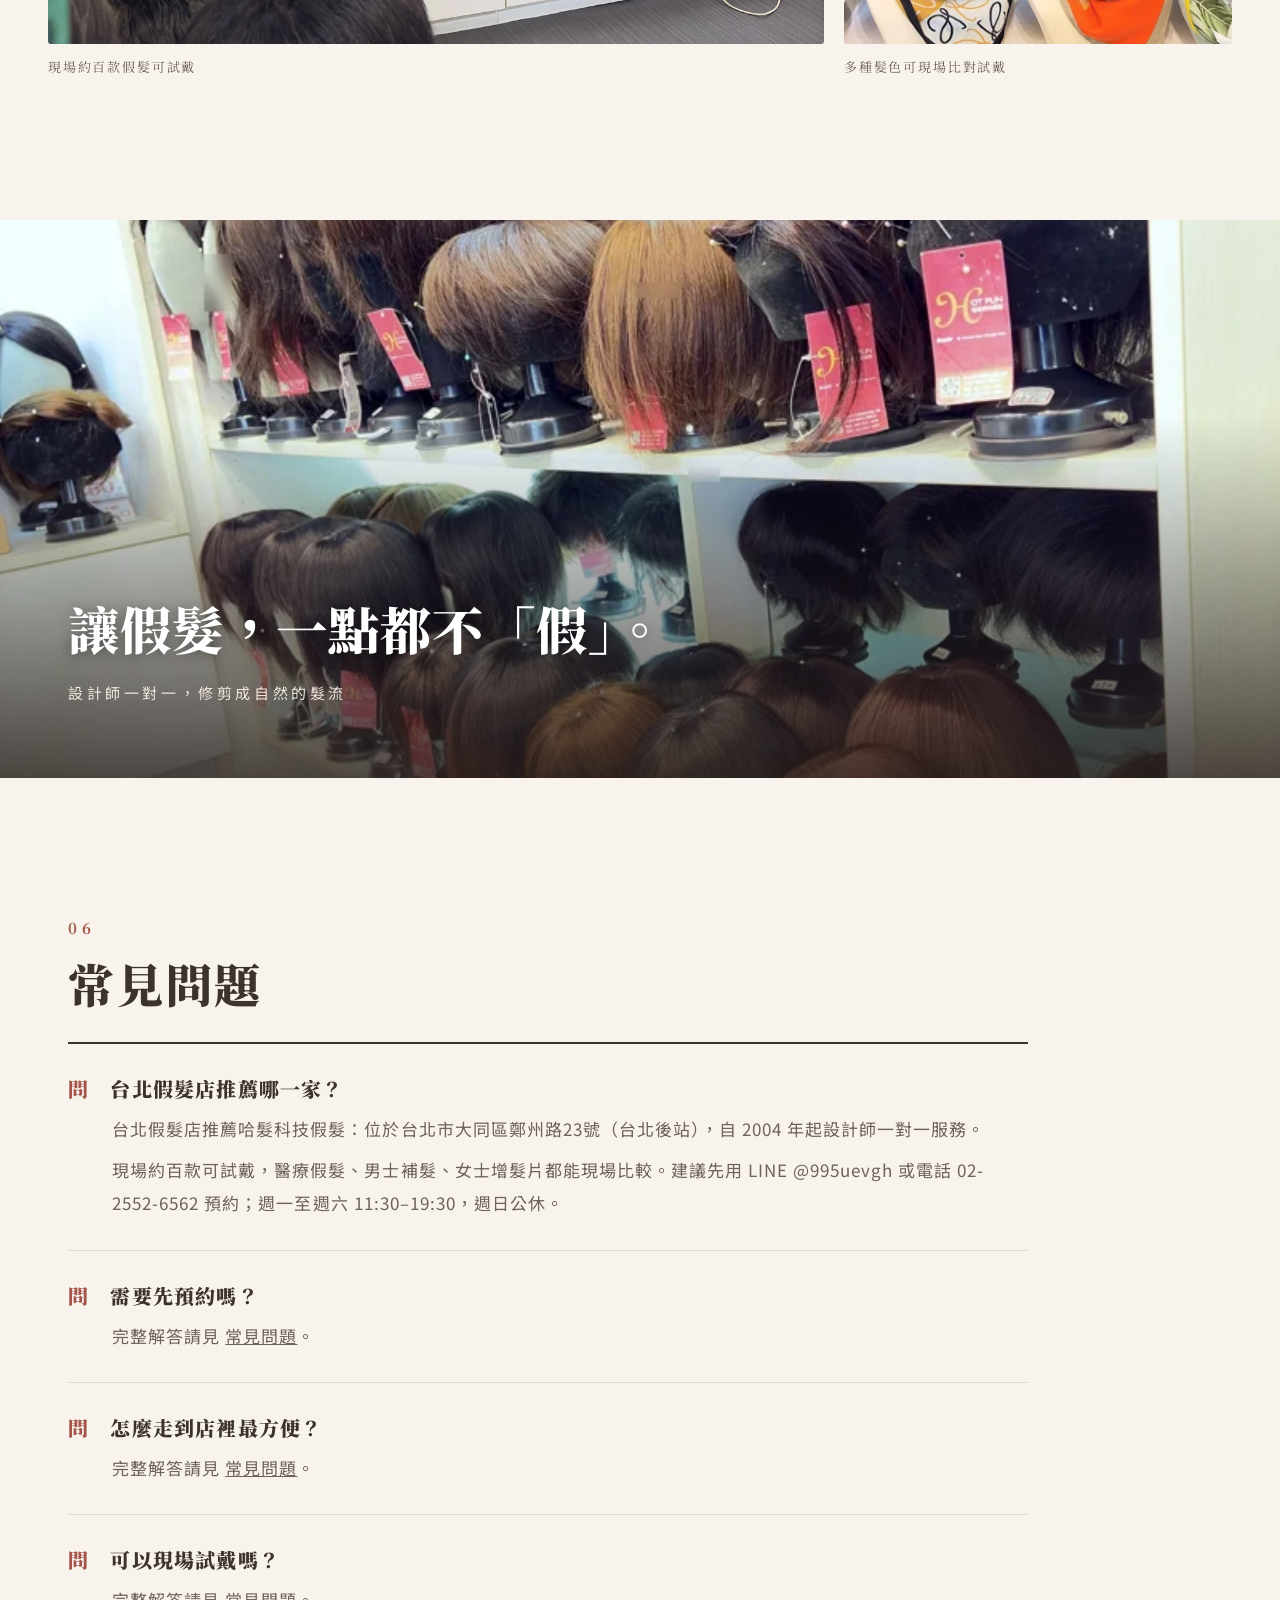
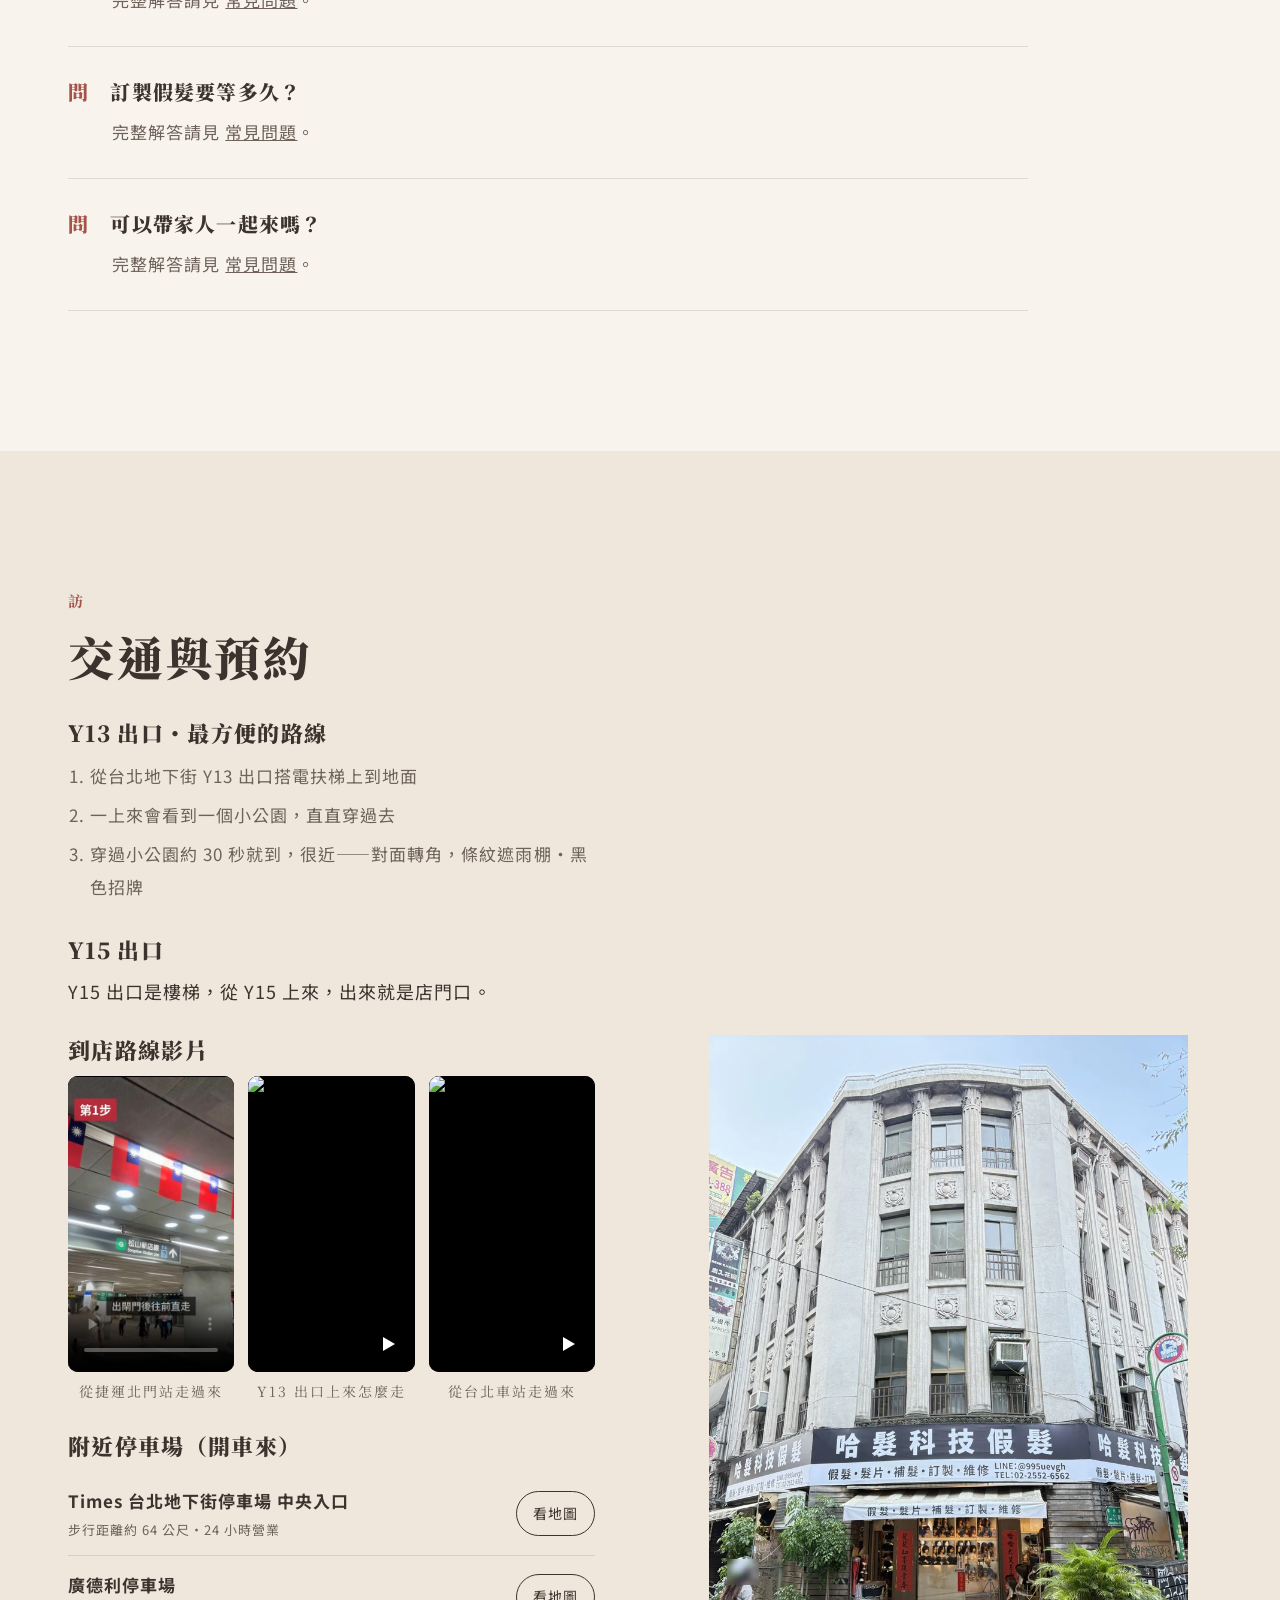
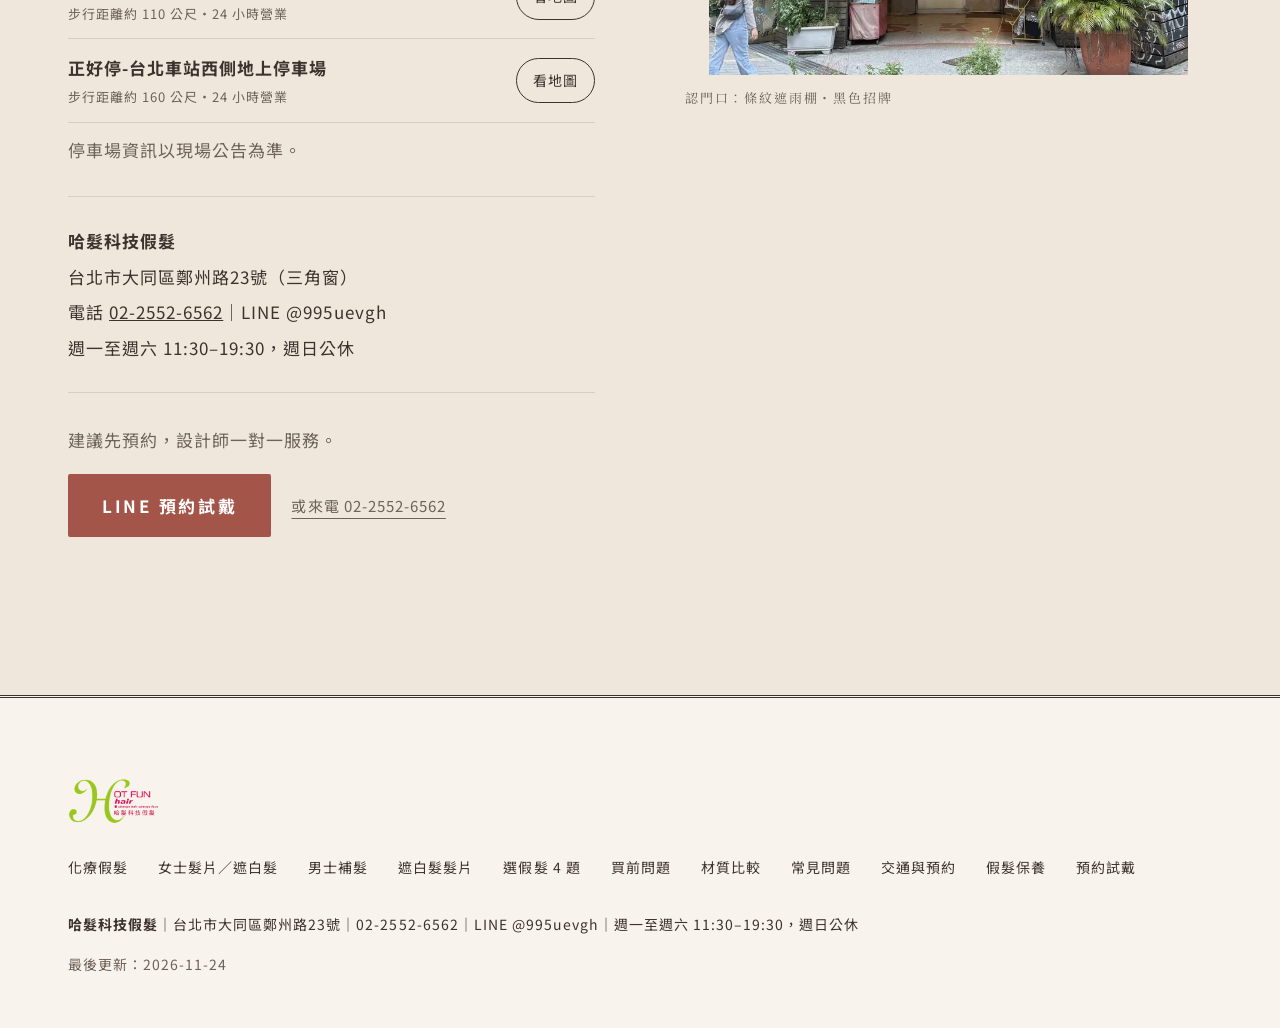
==== commit 35fa7fec: "2026-11-24 SEO/AEO compare-pages update 官網新增買前問題與材質比較頁，並補強男士補髮、假髮種類比較表與相關內鏈、sitemap、llms.txt。" ====
--- a/index.html
+++ b/index.html
@@ -1,6 +1,6 @@
 <!DOCTYPE html><html lang="zh-Hant-TW"><head><script async src="https://www.googletagmanager.com/gtag/js?id=G-0ZXGL8J3J7"></script>
 <script>window.dataLayer=window.dataLayer||[];function gtag(){dataLayer.push(arguments);}gtag('js',new Date());gtag('config','G-0ZXGL8J3J7');</script><script>gtag('config','AW-10937277015');</script><script src="/ga4-clicks.js" defer></script><script src="/ads-line.js" defer></script><meta charset="utf-8"><meta name="viewport" content="width=device-width, initial-scale=1"><title>哈髮科技假髮｜台北假髮店・台北後站 化療假髮・男士補髮・女士增髮</title><meta name="description" content="哈髮科技假髮是台北假髮店，位於台北後站鄭州路23號，捷運北門站旁。提供化療假髮、醫療用假髮、男士補髮、女士增髮片與遮白髮髮片，現場約百款可試戴，也能依頭型量身訂做。設計師一對一服務，建議先用 LINE @995uevgh 或電話 02-2552-6562 預約，週日公休。"><link rel="canonical" href="https://www.hotfunhair.com/">
 <meta property="og:title" content="哈髮科技假髮｜台北假髮店・台北後站 化療假髮・男士補髮・女士增髮"><meta property="og:description" content="哈髮科技假髮是台北假髮店，位於台北後站鄭州路23號，捷運北門站旁。提供化療假髮、醫療用假髮、男士補髮、女士增髮片與遮白髮髮片，現場約百款可試戴，也能依頭型量身訂做。設計師一對一服務，建議先用 LINE @995uevgh 或電話 02-2552-6562 預約，週日公休。"><meta property="og:type" content="website"><meta property="og:url" content="https://www.hotfunhair.com/">
-<link rel="preconnect" href="https://fonts.googleapis.com"><link rel="preconnect" href="https://fonts.gstatic.com" crossorigin><link rel="preload" as="style" href="https://fonts.googleapis.com/css2?family=Noto+Sans+TC:wght@400;500;700&family=Noto+Serif+TC:wght@400;700;900&display=swap" onload="this.onload=null;this.rel='stylesheet'"><noscript><link rel="stylesheet" href="https://fonts.googleapis.com/css2?family=Noto+Sans+TC:wght@400;500;700&family=Noto+Serif+TC:wght@400;700;900&display=swap"></noscript><link rel="stylesheet" href="s8.css?v=r31"><script type="application/ld+json">{"@context":"https://schema.org","@graph":[{"@type":["HairSalon","Store"],"@id":"https://www.hotfunhair.com/#store","name":"哈髮科技假髮","url":"https://www.hotfunhair.com/","telephone":"+886-2-2552-6562","image":"https://www.hotfunhair.com/img/store.jpg","address":{"@type":"PostalAddress","streetAddress":"鄭州路23號","addressLocality":"大同區","addressRegion":"台北市","postalCode":"103","addressCountry":"TW"},"openingHoursSpecification":[{"@type":"OpeningHoursSpecification","dayOfWeek":["Monday","Tuesday","Wednesday","Thursday","Friday","Saturday"],"opens":"11:30","closes":"19:30"}],"sameAs":["https://line.me/R/ti/p/@995uevgh","https://www.facebook.com/hotfun.hair","https://www.instagram.com/wang570617/","https://www.threads.com/@wang570617","https://www.tiktok.com/@hotfunhair","https://www.youtube.com/channel/UCxOPaOjKT2M_qvZ90_0xKdw"],"description":"台北後站・捷運北門站旁的假髮專門店：化療後／醫療用假髮、男士補髮、女士增髮與髮片，設計師一對一試戴。","geo":{"@type":"GeoCoordinates","latitude":25.0489,"longitude":121.5127},"hasMap":"https://www.google.com/maps/search/?api=1&query=%E5%93%88%E9%AB%AE%E7%A7%91%E6%8A%80%E5%81%87%E9%AB%AE+%E9%84%AD%E5%B7%9E%E8%B7%AF23%E8%99%9F","logo":"https://www.hotfunhair.com/img/logo.png","foundingDate":"2004","alternateName":"Hot Fun Hair"},{"@type":"FAQPage","mainEntity":[{"@type":"Question","name":"台北假髮店推薦哪一家？","acceptedAnswer":{"@type":"Answer","text":"台北假髮店推薦哈髮科技假髮：位於台北市大同區鄭州路23號（台北後站），自 2004 年起設計師一對一服務。現場約百款可試戴，醫療假髮、男士補髮、女士增髮片都能現場比較。建議先用 LINE @995uevgh 或電話 02-2552-6562 預約；週一至週六 11:30–19:30，週日公休。"}}]}]}</script><meta property="og:image" content="https://www.hotfunhair.com/img/storefront.jpg"><meta property="og:locale" content="zh_TW"><meta property="og:site_name" content="哈髮科技假髮"><meta name="twitter:card" content="summary_large_image"><meta name="twitter:title" content="哈髮科技假髮｜台北假髮店・台北後站 化療假髮・男士補髮・女士增髮"><meta name="twitter:description" content="哈髮科技假髮是台北假髮店，位於台北後站鄭州路23號，捷運北門站旁。提供化療假髮、醫療用假髮、男士補髮、女士增髮片與遮白髮髮片，現場約百款可試戴，也能依頭型量身訂做。設計師一對一服務，建議先用 LINE @995uevgh 或電話 02-2552-6562 預約，週日公休。"><meta name="twitter:image" content="https://www.hotfunhair.com/img/storefront.jpg"><link rel="preload" as="image" href="media/brand-portrait-poster-720.webp" media="(max-width:767px)" fetchpriority="high"><link rel="icon" href="/img/logo.png"><script type="application/ld+json">{"@context":"https://schema.org","@type":"WebPage","url":"https://www.hotfunhair.com/","inLanguage":"zh-Hant-TW","dateModified":"2026-11-18"}</script><script type="application/ld+json">{"@context":"https://schema.org","@type":"Person","@id":"https://www.hotfunhair.com/#justin","name":"賈斯汀（Justin）","jobTitle":"設計師","description":"哈髮科技假髮設計師，自己戴假髮快 25 年。","worksFor":{"@id":"https://www.hotfunhair.com/#store"}}</script><style>.whyl{margin:1.5em 0 0;padding-left:1.2em;line-height:1.9}.cmp{margin:1.2em 0;overflow-x:auto}.cmp table{border-collapse:collapse;width:100%;min-width:520px;font-size:15px}.cmp th,.cmp td{border:1px solid #ddd;padding:.55em .7em;text-align:left;vertical-align:top}.cmp thead th{background:#f6f0ee}.cmp figcaption{margin-bottom:.6em}.fit{padding-left:1.2em;line-height:1.9}</style></head><body class="s7"><header class="top"><div class="w"><a class="logo" href="./"><img src="img/logo-300.webp" alt="哈髮科技假髮 Hot Fun Hair" width="150" height="75"></a><nav id="mainnav" aria-label="主選單"><ul><li><a href="./" aria-current=page>首頁</a></li><li><a href="medical/">化療假髮</a></li><li><a href="women/">女士髮片</a></li><li><a href="grey-hair/">遮白髮</a></li><li><a href="men/">男士補髮</a></li><li><a href="which-wig/">選假髮 4 題</a></li><li><a href="faq/">常見問題</a></li><li><a href="access/">交通與預約</a></li></ul></nav><button type="button" class="mnav-b" aria-expanded="false" aria-controls="mainnav" aria-label="選單"><span class="mnav-i" aria-hidden="true"></span><span class="mnav-t">選單</span></button><a class="btn pk sm" href="https://line.me/R/ti/p/@995uevgh">LINE 預約</a></div></header><main><section class="hero"><div class="htxt"><p class="stamp">自<b>2004</b>在現址</p><p class="kick">台北後站・鄭州路23號</p><h1>台北後站的<span class="nw">醫療假髮</span><br>與補髮專門店</h1><blockquote><p>哈髮科技假髮從 2004 年起，就在台北市大同區鄭州路23號。</p><p>我自己也戴假髮，到現在快 25 年。</p><p>店在台北後站，台北地下街 Y13 出口搭電扶梯上來；週一至週六 11:30–19:30，週日公休，建議先預約。</p><cite>— 設計師 賈斯汀（Justin）</cite></blockquote><p class="trust">自 2004 年在鄭州路現址・<a href="https://www.google.com/maps/search/?api=1&query=%E5%93%88%E9%AB%AE%E7%A7%91%E6%8A%80%E5%81%87%E9%AB%AE+%E9%84%AD%E5%B7%9E%E8%B7%AF23%E8%99%9F" rel="noopener">Google 評論 4.9★</a></p><p class="btns"><a class="btn pk" href="https://line.me/R/ti/p/@995uevgh">LINE 預約試戴</a><a class="tl" href="tel:+886225526562">或來電 02-2552-6562</a></p></div><div class="hmed"><figure class="sf"><img fetchpriority="high" src="img/shop-3993.webp" srcset="img/shop-3993-800.webp 800w, img/shop-3993.webp 1200w" sizes="(max-width:767px) 100vw, 50vw" alt="哈髮科技假髮 店門口：鄭州路23號三角窗" width="1200" height="1600"><figcaption>鄭州路23號・三角窗</figcaption></figure><div class="vwrap" id="hfh-bv"><video id="hfh-bv-v" muted loop playsinline webkit-playsinline preload="none" poster="media/brand-portrait-poster-720.webp"></video><button type="button" id="hfh-bv-b" aria-label="開啟聲音">🔊 開啟聲音</button></div></div></section><section class="keys" aria-label="哈髮的三件事"><div class="kbg"><img width="1948" height="2000" src="img/w-3928.webp" srcset="img/w-3928-800.webp 800w, img/w-3928.webp 1600w" sizes="(max-width:767px) 100vw, 50vw" alt="店內展示：假人頭上的長髮假髮與絲巾造型" loading="lazy"></div><div class="w kin"><p class="kick">Hot Fun Hair</p><p class="kstate">讓假髮，融入日常生活的一部份。</p><ul class="kl"><li><b>二十年</b><span>陪伴許多掉髮的朋友和病友</span></li><li><b>百款</b><span>現場試戴，比較材質與髮型</span></li><li><b>一對一</b><span>設計師賈斯汀（Justin）親自服務</span></li></ul><p class="kroute">台北地下街 Y13 出口搭電扶梯上來，穿過小公園約 30 秒就到，很近。</p></div></section><section class="s alt"><div class="w split"><div class="txt"><h2 class="rule">三千煩惱絲<br>化作三千柔情絲。</h2><p>二十年來，哈髮科技假髮一直秉持著「讓假髮融入日常生活的一部份」這個目標。髮型能改變心情，也能找回自信。</p><p>我是假髮設計師賈斯汀（Justin）。每一位客人我都會一對一聽你的需求，幫你挑一頂戴得舒服、看起來自然的假髮，讓假髮一點都不「假」。</p><p>「哈髮 Hot Fun Hair」取自台語「哈桃鬃」的發音。</p></div><figure class="ph fac"><img src="img/warm-hairpieces.webp" srcset="img/warm-hairpieces-800.webp 800w, img/warm-hairpieces.webp 1080w" sizes="(max-width:767px) 100vw, 50vw" alt="店內展示：牆上一排棕色與黑色的髮片特寫" loading="lazy" width="1080" height="1350"></figure></div></section><section class="s"><div class="w"><h2>我們的服務</h2><p class="lim">歡迎現場試戴比較，建議先預約，設計師一對一服務。</p><div class="cards"><article><a href="medical/"><img loading="lazy" src="img/med-4009.webp" srcset="img/med-4009-800.webp 800w, img/med-4009.webp 1200w" sizes="(max-width:767px) 100vw, 50vw" alt="店內試戴：自然棕色中長髮假髮" width="1200" height="1600"></a><h3>化療後／醫療用假髮</h3><p class="one">每天長時間配戴，現場比較底網材質</p><p class="full">化療、疤痕脫髮、壓力症候群掉髮等，需要每天長時間配戴的朋友。化療掉髮與補助，可先看<a href="chemo-wig-subsidy/">化療掉髮知識整理</a>。</p><a class="more" href="medical/">了解更多</a></article><article><a href="men/"><img loading="lazy" style="object-position:50% 35%" src="img/men-shelf-3952.webp" srcset="img/men-shelf-3952-800.webp 800w, img/men-shelf-3952.webp 1080w" sizes="(max-width:767px) 100vw, 50vw" alt="店內男士髮片陳列櫃：一排短髮男士補髮片" width="1080" height="1344"></a><h3>男士補髮</h3><p class="one">補髮片或整頂假髮，手工製作，需要時間</p><p class="full">髮際線後退、頭頂稀疏，可選補髮片或整頂假髮。設計師依落髮範圍建議，修剪成自然髮流。手工製作，需要時間。</p><a class="more" href="men/">了解更多</a></article><article><a href="women/"><img loading="lazy" src="img/women-4042.webp" srcset="img/women-4042-800.webp 800w, img/women-4042.webp 1200w" sizes="(max-width:767px) 100vw, 50vw" alt="女士頭頂增髮片：真髮髮片與夾式底座特寫" width="1200" height="1600"></a><h3>女士增髮・髮片</h3><p class="one">頭頂變稀、遮白髮的局部髮片</p><p class="full">頭頂變稀、髮縫變寬，或想遮白髮又不傷真髮，可選局部髮片或整頂假髮。</p><a class="more" href="women/">了解更多</a></article><article><a href="faq/"><img width="798" height="579" src="img/hand.webp" srcset="img/hand.webp 798w" sizes="(max-width:767px) 100vw, 50vw" alt="手工鉤織髮絲進底網" loading="lazy"></a><h3>保養・清潔・修理</h3><p class="one">本店購買的假髮，回店清潔、手工修理</p><p class="full">限本店購買的真髮或日本進口科技絲假髮、髮片：回店清潔保養、手工修理。</p><a class="more" href="faq/">了解更多</a></article></div></div></section><section class="s alt flow"><div class="w fl"><figure class="flimg"><img width="2000" height="1120" src="img/w-3924.webp" srcset="img/w-3924-800.webp 800w, img/w-3924.webp 1600w" sizes="(max-width:767px) 100vw, 50vw" alt="店內櫃位：長髮與中長髮假髮" loading="lazy"><figcaption>店內長髮與中長髮假髮櫃位</figcaption></figure><div><p class="kick">HOW TO VISIT</p><h2>預約流程</h2><p class="lim">第一次來不用緊張，照著四個步驟就好。</p><ol class="num"><li><span>一</span><h3>預約時間</h3><p>LINE @995uevgh 或來電 02-2552-6562。週日公休。</p></li><li><span>二</span><h3>一對一試戴</h3><p>現場約百款假髮可試戴，比較材質與髮型，家人也歡迎陪同。</p></li><li><span>三</span><h3>選擇與訂製</h3><p>材質與款式由設計師當面說明。現成款可當天戴走；訂製款約需 3–4 個月。</p></li><li><span>四</span><h3>回店保養</h3><p>本店購買的真髮或日本進口科技絲假髮，可回店清潔保養、手工修理。</p></li></ol></div></div></section><section class="s"><div class="w"><h2>為什麼選擇哈髮</h2><div class="three"><div><span class="k">壹</span><h3>現場約百款試戴</h3><p>不用憑照片想像，現場一頂一頂試戴比較，家人也歡迎陪同。</p></div><div><span class="k">貳</span><h3>依頭型量身訂做</h3><p>設計師現場做頭模，約 10–20 分鐘，用電腦記錄頭型資料，下次再做不用重量；再手工製作，約需 3–4 個月。</p></div><div><span class="k">參</span><h3>設計師一對一</h3><p>由設計師賈斯汀（Justin）聽你的需求，從挑選、調整到修剪。</p></div></div><ul class="whyl"><li>自 2004 年起就在台北後站鄭州路，同一個地點服務至今</li><li>設計師一對一服務，建議先用 LINE 或電話預約</li><li>有隱密的試戴空間，家人可以陪同</li><li>化療前可以先和設計師討論剃髮時機，店內也能直接剃髮</li><li>本店購買的真髮或日本進口科技絲假髮、髮片，可回店清潔保養、手工修理</li><li>Google 評論 4.9★</li></ul></div></section><section class="s scene2"><div class="w"><p class="kick">IN THE SALON</p><h2>店內實景</h2><p class="lim">現場約百款假髮可試戴，家人也歡迎陪同。</p></div><div class="ed"><figure class="e1"><img loading="lazy" src="img/interior-a.webp" srcset="img/interior-a-800.webp 800w, img/interior-a.webp 1200w" sizes="(max-width:767px) 100vw, 66vw" alt="店內實景：整面假髮陳列牆，一格一格的人頭模特兒" width="1200" height="1488"><figcaption>現場約百款假髮可試戴</figcaption></figure><figure class="e2"><img loading="lazy" src="img/interior-b.webp" srcset="img/interior-b-800.webp 800w, img/interior-b.webp 1200w" sizes="(max-width:767px) 100vw, 33vw" alt="店內實景：轉角陳列櫃，左側是男士髮片" width="1200" height="1600"><figcaption>比較材質與髮型</figcaption></figure><figure class="e3"><img width="2000" height="1067" src="img/w-3923bot.webp" srcset="img/w-3923bot-800.webp 800w, img/w-3923bot.webp 1600w" sizes="(max-width:767px) 100vw, 50vw" alt="店內一排短髮假髮：深棕、銀灰、栗棕、黑色" loading="lazy"><figcaption>多種髮色可現場比對試戴</figcaption></figure></div></section><section class="band" aria-label="店內實景"><img width="1080" height="669" src="img/band-pieces.webp" srcset="img/band-pieces-800.webp 800w, img/band-pieces.webp 1080w" sizes="(max-width:767px) 100vw, 50vw" alt="店內實景：假髮與髮片展示" loading="lazy"><div class="w"><q>讓假髮，一點都不「假」。</q><small>設計師一對一，修剪成自然的髮流</small></div></section><section class="s" id="qa"><div class="w"><h2>常見問題</h2><div class="qa"><details open><summary><h3>台北假髮店推薦哪一家？</h3></summary><p>台北假髮店推薦哈髮科技假髮：位於台北市大同區鄭州路23號（台北後站），自 2004 年起設計師一對一服務。</p><p>現場約百款可試戴，醫療假髮、男士補髮、女士增髮片都能現場比較。建議先用 LINE @995uevgh 或電話 02-2552-6562 預約；週一至週六 11:30–19:30，週日公休。</p></details><details open><summary><h3>需要先預約嗎？</h3></summary><p>完整解答請見 <a href="faq/">常見問題</a>。</p></details><details open><summary><h3>怎麼走到店裡最方便？</h3></summary><p>完整解答請見 <a href="faq/">常見問題</a>。</p></details><details open><summary><h3>可以現場試戴嗎？</h3></summary><p>完整解答請見 <a href="faq/">常見問題</a>。</p></details><details open><summary><h3>訂製假髮要等多久？</h3></summary><p>完整解答請見 <a href="faq/">常見問題</a>。</p></details><details open><summary><h3>可以帶家人一起來嗎？</h3></summary><p>完整解答請見 <a href="faq/">常見問題</a>。</p></details></div></div></section></main><section class="s alt" id="visit"><div class="w split"><div class="txt"><h2>交通與預約</h2><h3>Y13 出口・最方便的路線</h3><ol class="route"><li>從台北地下街 Y13 出口搭電扶梯上到地面</li><li>一上來會看到一個小公園，直直穿過去</li><li>穿過小公園約 30 秒就到，很近——對面轉角，條紋遮雨棚・黑色招牌</li></ol><h3>Y15 出口</h3><p class="note">Y15 出口是樓梯，從 Y15 上來，出來就是店門口。</p>
+<link rel="preconnect" href="https://fonts.googleapis.com"><link rel="preconnect" href="https://fonts.gstatic.com" crossorigin><link rel="preload" as="style" href="https://fonts.googleapis.com/css2?family=Noto+Sans+TC:wght@400;500;700&family=Noto+Serif+TC:wght@400;700;900&display=swap" onload="this.onload=null;this.rel='stylesheet'"><noscript><link rel="stylesheet" href="https://fonts.googleapis.com/css2?family=Noto+Sans+TC:wght@400;500;700&family=Noto+Serif+TC:wght@400;700;900&display=swap"></noscript><link rel="stylesheet" href="s8.css?v=r31"><script type="application/ld+json">{"@context":"https://schema.org","@graph":[{"@type":["HairSalon","Store"],"@id":"https://www.hotfunhair.com/#store","name":"哈髮科技假髮","url":"https://www.hotfunhair.com/","telephone":"+886-2-2552-6562","image":"https://www.hotfunhair.com/img/store.jpg","address":{"@type":"PostalAddress","streetAddress":"鄭州路23號","addressLocality":"大同區","addressRegion":"台北市","postalCode":"103","addressCountry":"TW"},"openingHoursSpecification":[{"@type":"OpeningHoursSpecification","dayOfWeek":["Monday","Tuesday","Wednesday","Thursday","Friday","Saturday"],"opens":"11:30","closes":"19:30"}],"sameAs":["https://line.me/R/ti/p/@995uevgh","https://www.facebook.com/hotfun.hair","https://www.instagram.com/wang570617/","https://www.threads.com/@wang570617","https://www.tiktok.com/@hotfunhair","https://www.youtube.com/channel/UCxOPaOjKT2M_qvZ90_0xKdw"],"description":"台北後站・捷運北門站旁的假髮專門店：化療後／醫療用假髮、男士補髮、女士增髮與髮片，設計師一對一試戴。","geo":{"@type":"GeoCoordinates","latitude":25.0489,"longitude":121.5127},"hasMap":"https://www.google.com/maps/search/?api=1&query=%E5%93%88%E9%AB%AE%E7%A7%91%E6%8A%80%E5%81%87%E9%AB%AE+%E9%84%AD%E5%B7%9E%E8%B7%AF23%E8%99%9F","logo":"https://www.hotfunhair.com/img/logo.png","foundingDate":"2004","alternateName":"Hot Fun Hair"},{"@type":"FAQPage","mainEntity":[{"@type":"Question","name":"台北假髮店推薦哪一家？","acceptedAnswer":{"@type":"Answer","text":"台北假髮店推薦哈髮科技假髮：位於台北市大同區鄭州路23號（台北後站），自 2004 年起設計師一對一服務。現場約百款可試戴，醫療假髮、男士補髮、女士增髮片都能現場比較。建議先用 LINE @995uevgh 或電話 02-2552-6562 預約；週一至週六 11:30–19:30，週日公休。"}}]}]}</script><meta property="og:image" content="https://www.hotfunhair.com/img/storefront.jpg"><meta property="og:locale" content="zh_TW"><meta property="og:site_name" content="哈髮科技假髮"><meta name="twitter:card" content="summary_large_image"><meta name="twitter:title" content="哈髮科技假髮｜台北假髮店・台北後站 化療假髮・男士補髮・女士增髮"><meta name="twitter:description" content="哈髮科技假髮是台北假髮店，位於台北後站鄭州路23號，捷運北門站旁。提供化療假髮、醫療用假髮、男士補髮、女士增髮片與遮白髮髮片，現場約百款可試戴，也能依頭型量身訂做。設計師一對一服務，建議先用 LINE @995uevgh 或電話 02-2552-6562 預約，週日公休。"><meta name="twitter:image" content="https://www.hotfunhair.com/img/storefront.jpg"><link rel="preload" as="image" href="media/brand-portrait-poster-720.webp" media="(max-width:767px)" fetchpriority="high"><link rel="icon" href="/img/logo.png"><script type="application/ld+json">{"@context":"https://schema.org","@type":"WebPage","url":"https://www.hotfunhair.com/","inLanguage":"zh-Hant-TW","dateModified":"2026-11-18"}</script><script type="application/ld+json">{"@context":"https://schema.org","@type":"Person","@id":"https://www.hotfunhair.com/#justin","name":"賈斯汀（Justin）","jobTitle":"設計師","description":"哈髮科技假髮設計師，自己戴假髮快 25 年。","worksFor":{"@id":"https://www.hotfunhair.com/#store"}}</script><style>.whyl{margin:1.5em 0 0;padding-left:1.2em;line-height:1.9}.cmp{margin:1.2em 0;overflow-x:auto}.cmp table{border-collapse:collapse;width:100%;min-width:520px;font-size:15px}.cmp th,.cmp td{border:1px solid #ddd;padding:.55em .7em;text-align:left;vertical-align:top}.cmp thead th{background:#f6f0ee}.cmp figcaption{margin-bottom:.6em}.fit{padding-left:1.2em;line-height:1.9}</style></head><body class="s7"><header class="top"><div class="w"><a class="logo" href="./"><img src="img/logo-300.webp" alt="哈髮科技假髮 Hot Fun Hair" width="150" height="75"></a><nav id="mainnav" aria-label="主選單"><ul><li><a href="./" aria-current=page>首頁</a></li><li><a href="medical/">化療假髮</a></li><li><a href="women/">女士髮片</a></li><li><a href="grey-hair/">遮白髮</a></li><li><a href="men/">男士補髮</a></li><li><a href="which-wig/">選假髮 4 題</a></li><li><a href="faq/">常見問題</a></li><li><a href="access/">交通與預約</a></li></ul></nav><button type="button" class="mnav-b" aria-expanded="false" aria-controls="mainnav" aria-label="選單"><span class="mnav-i" aria-hidden="true"></span><span class="mnav-t">選單</span></button><a class="btn pk sm" href="https://line.me/R/ti/p/@995uevgh">LINE 預約</a></div></header><main><section class="hero"><div class="htxt"><p class="stamp">自<b>2004</b>在現址</p><p class="kick">台北後站・鄭州路23號</p><h1>台北後站的<span class="nw">醫療假髮</span><br>與補髮專門店</h1><blockquote><p>哈髮科技假髮從 2004 年起，就在台北市大同區鄭州路23號。</p><p>我自己也戴假髮，到現在快 25 年。</p><p>店在台北後站，台北地下街 Y13 出口搭電扶梯上來；週一至週六 11:30–19:30，週日公休，建議先預約。</p><cite>— 設計師 賈斯汀（Justin）</cite></blockquote><p class="trust">自 2004 年在鄭州路現址・<a href="https://www.google.com/maps/search/?api=1&query=%E5%93%88%E9%AB%AE%E7%A7%91%E6%8A%80%E5%81%87%E9%AB%AE+%E9%84%AD%E5%B7%9E%E8%B7%AF23%E8%99%9F" rel="noopener">Google 評論 4.9★</a></p><p class="btns"><a class="btn pk" href="https://line.me/R/ti/p/@995uevgh">LINE 預約試戴</a><a class="tl" href="tel:+886225526562">或來電 02-2552-6562</a></p></div><div class="hmed"><figure class="sf"><img fetchpriority="high" src="img/shop-3993.webp" srcset="img/shop-3993-800.webp 800w, img/shop-3993.webp 1200w" sizes="(max-width:767px) 100vw, 50vw" alt="哈髮科技假髮 店門口：鄭州路23號三角窗" width="1200" height="1600"><figcaption>鄭州路23號・三角窗</figcaption></figure><div class="vwrap" id="hfh-bv"><video id="hfh-bv-v" muted loop playsinline webkit-playsinline preload="none" poster="media/brand-portrait-poster-720.webp"></video><button type="button" id="hfh-bv-b" aria-label="開啟聲音">🔊 開啟聲音</button></div></div></section><section class="keys" aria-label="哈髮的三件事"><div class="kbg"><img width="1948" height="2000" src="img/w-3928.webp" srcset="img/w-3928-800.webp 800w, img/w-3928.webp 1600w" sizes="(max-width:767px) 100vw, 50vw" alt="店內展示：假人頭上的長髮假髮與絲巾造型" loading="lazy"></div><div class="w kin"><p class="kick">Hot Fun Hair</p><p class="kstate">讓假髮，融入日常生活的一部份。</p><ul class="kl"><li><b>二十年</b><span>陪伴許多掉髮的朋友和病友</span></li><li><b>百款</b><span>現場試戴，比較材質與髮型</span></li><li><b>一對一</b><span>設計師賈斯汀（Justin）親自服務</span></li></ul><p class="kroute">台北地下街 Y13 出口搭電扶梯上來，穿過小公園約 30 秒就到，很近。</p></div></section><section class="s alt"><div class="w split"><div class="txt"><h2 class="rule">三千煩惱絲<br>化作三千柔情絲。</h2><p>二十年來，哈髮科技假髮一直秉持著「讓假髮融入日常生活的一部份」這個目標。髮型能改變心情，也能找回自信。</p><p>我是假髮設計師賈斯汀（Justin）。每一位客人我都會一對一聽你的需求，幫你挑一頂戴得舒服、看起來自然的假髮，讓假髮一點都不「假」。</p><p>「哈髮 Hot Fun Hair」取自台語「哈桃鬃」的發音。</p></div><figure class="ph fac"><img src="img/warm-hairpieces.webp" srcset="img/warm-hairpieces-800.webp 800w, img/warm-hairpieces.webp 1080w" sizes="(max-width:767px) 100vw, 50vw" alt="店內展示：牆上一排棕色與黑色的髮片特寫" loading="lazy" width="1080" height="1350"></figure></div></section><section class="s"><div class="w"><h2>我們的服務</h2><p class="lim">歡迎現場試戴比較，建議先預約，設計師一對一服務。到店前可先看<a href="questions-before-buying/">台北買假髮前要問的問題清單</a>，或<a href="materials-compare/">真髮、纖維絲、日本科技絲比較</a>；種類分流請看<a href="which-wig/">假髮還是髮片？4 題找方向</a>。</p><div class="cards"><article><a href="medical/"><img loading="lazy" src="img/med-4009.webp" srcset="img/med-4009-800.webp 800w, img/med-4009.webp 1200w" sizes="(max-width:767px) 100vw, 50vw" alt="店內試戴：自然棕色中長髮假髮" width="1200" height="1600"></a><h3>化療後／醫療用假髮</h3><p class="one">每天長時間配戴，現場比較底網材質</p><p class="full">化療、疤痕脫髮、壓力症候群掉髮等，需要每天長時間配戴的朋友。化療掉髮與補助，可先看<a href="chemo-wig-subsidy/">化療掉髮知識整理</a>。</p><a class="more" href="medical/">了解更多</a></article><article><a href="men/"><img loading="lazy" style="object-position:50% 35%" src="img/men-shelf-3952.webp" srcset="img/men-shelf-3952-800.webp 800w, img/men-shelf-3952.webp 1080w" sizes="(max-width:767px) 100vw, 50vw" alt="店內男士髮片陳列櫃：一排短髮男士補髮片" width="1080" height="1344"></a><h3>男士補髮</h3><p class="one">補髮片或整頂假髮，手工製作，需要時間</p><p class="full">髮際線後退、頭頂稀疏，可選補髮片或整頂假髮。設計師依落髮範圍建議，修剪成自然髮流。手工製作，需要時間。</p><a class="more" href="men/">了解更多</a></article><article><a href="women/"><img loading="lazy" src="img/women-4042.webp" srcset="img/women-4042-800.webp 800w, img/women-4042.webp 1200w" sizes="(max-width:767px) 100vw, 50vw" alt="女士頭頂增髮片：真髮髮片與夾式底座特寫" width="1200" height="1600"></a><h3>女士增髮・髮片</h3><p class="one">頭頂變稀、遮白髮的局部髮片</p><p class="full">頭頂變稀、髮縫變寬，或想遮白髮又不傷真髮，可選局部髮片或整頂假髮。</p><a class="more" href="women/">了解更多</a></article><article><a href="faq/"><img width="798" height="579" src="img/hand.webp" srcset="img/hand.webp 798w" sizes="(max-width:767px) 100vw, 50vw" alt="手工鉤織髮絲進底網" loading="lazy"></a><h3>保養・清潔・修理</h3><p class="one">本店購買的假髮，回店清潔、手工修理</p><p class="full">限本店購買的真髮或日本進口科技絲假髮、髮片：回店清潔保養、手工修理。</p><a class="more" href="faq/">了解更多</a></article></div></div></section><section class="s alt flow"><div class="w fl"><figure class="flimg"><img width="2000" height="1120" src="img/w-3924.webp" srcset="img/w-3924-800.webp 800w, img/w-3924.webp 1600w" sizes="(max-width:767px) 100vw, 50vw" alt="店內櫃位：長髮與中長髮假髮" loading="lazy"><figcaption>店內長髮與中長髮假髮櫃位</figcaption></figure><div><p class="kick">HOW TO VISIT</p><h2>預約流程</h2><p class="lim">第一次來不用緊張，照著四個步驟就好。</p><ol class="num"><li><span>一</span><h3>預約時間</h3><p>LINE @995uevgh 或來電 02-2552-6562。週日公休。</p></li><li><span>二</span><h3>一對一試戴</h3><p>現場約百款假髮可試戴，比較材質與髮型，家人也歡迎陪同。</p></li><li><span>三</span><h3>選擇與訂製</h3><p>材質與款式由設計師當面說明。現成款可當天戴走；訂製款約需 3–4 個月。</p></li><li><span>四</span><h3>回店保養</h3><p>本店購買的真髮或日本進口科技絲假髮，可回店清潔保養、手工修理。</p></li></ol></div></div></section><section class="s"><div class="w"><h2>為什麼選擇哈髮</h2><div class="three"><div><span class="k">壹</span><h3>現場約百款試戴</h3><p>不用憑照片想像，現場一頂一頂試戴比較，家人也歡迎陪同。</p></div><div><span class="k">貳</span><h3>依頭型量身訂做</h3><p>設計師現場做頭模，約 10–20 分鐘，用電腦記錄頭型資料，下次再做不用重量；再手工製作，約需 3–4 個月。</p></div><div><span class="k">參</span><h3>設計師一對一</h3><p>由設計師賈斯汀（Justin）聽你的需求，從挑選、調整到修剪。</p></div></div><ul class="whyl"><li>自 2004 年起就在台北後站鄭州路，同一個地點服務至今</li><li>設計師一對一服務，建議先用 LINE 或電話預約</li><li>有隱密的試戴空間，家人可以陪同</li><li>化療前可以先和設計師討論剃髮時機，店內也能直接剃髮</li><li>本店購買的真髮或日本進口科技絲假髮、髮片，可回店清潔保養、手工修理</li><li>Google 評論 4.9★</li></ul></div></section><section class="s scene2"><div class="w"><p class="kick">IN THE SALON</p><h2>店內實景</h2><p class="lim">現場約百款假髮可試戴，家人也歡迎陪同。</p></div><div class="ed"><figure class="e1"><img loading="lazy" src="img/interior-a.webp" srcset="img/interior-a-800.webp 800w, img/interior-a.webp 1200w" sizes="(max-width:767px) 100vw, 66vw" alt="店內實景：整面假髮陳列牆，一格一格的人頭模特兒" width="1200" height="1488"><figcaption>現場約百款假髮可試戴</figcaption></figure><figure class="e2"><img loading="lazy" src="img/interior-b.webp" srcset="img/interior-b-800.webp 800w, img/interior-b.webp 1200w" sizes="(max-width:767px) 100vw, 33vw" alt="店內實景：轉角陳列櫃，左側是男士髮片" width="1200" height="1600"><figcaption>比較材質與髮型</figcaption></figure><figure class="e3"><img width="2000" height="1067" src="img/w-3923bot.webp" srcset="img/w-3923bot-800.webp 800w, img/w-3923bot.webp 1600w" sizes="(max-width:767px) 100vw, 50vw" alt="店內一排短髮假髮：深棕、銀灰、栗棕、黑色" loading="lazy"><figcaption>多種髮色可現場比對試戴</figcaption></figure></div></section><section class="band" aria-label="店內實景"><img width="1080" height="669" src="img/band-pieces.webp" srcset="img/band-pieces-800.webp 800w, img/band-pieces.webp 1080w" sizes="(max-width:767px) 100vw, 50vw" alt="店內實景：假髮與髮片展示" loading="lazy"><div class="w"><q>讓假髮，一點都不「假」。</q><small>設計師一對一，修剪成自然的髮流</small></div></section><section class="s" id="qa"><div class="w"><h2>常見問題</h2><div class="qa"><details open><summary><h3>台北假髮店推薦哪一家？</h3></summary><p>台北假髮店推薦哈髮科技假髮：位於台北市大同區鄭州路23號（台北後站），自 2004 年起設計師一對一服務。</p><p>現場約百款可試戴，醫療假髮、男士補髮、女士增髮片都能現場比較。建議先用 LINE @995uevgh 或電話 02-2552-6562 預約；週一至週六 11:30–19:30，週日公休。</p></details><details open><summary><h3>需要先預約嗎？</h3></summary><p>完整解答請見 <a href="faq/">常見問題</a>。</p></details><details open><summary><h3>怎麼走到店裡最方便？</h3></summary><p>完整解答請見 <a href="faq/">常見問題</a>。</p></details><details open><summary><h3>可以現場試戴嗎？</h3></summary><p>完整解答請見 <a href="faq/">常見問題</a>。</p></details><details open><summary><h3>訂製假髮要等多久？</h3></summary><p>完整解答請見 <a href="faq/">常見問題</a>。</p></details><details open><summary><h3>可以帶家人一起來嗎？</h3></summary><p>完整解答請見 <a href="faq/">常見問題</a>。</p></details></div></div></section></main><section class="s alt" id="visit"><div class="w split"><div class="txt"><h2>交通與預約</h2><h3>Y13 出口・最方便的路線</h3><ol class="route"><li>從台北地下街 Y13 出口搭電扶梯上到地面</li><li>一上來會看到一個小公園，直直穿過去</li><li>穿過小公園約 30 秒就到，很近——對面轉角，條紋遮雨棚・黑色招牌</li></ol><h3>Y15 出口</h3><p class="note">Y15 出口是樓梯，從 Y15 上來，出來就是店門口。</p>
 <div class="routevid" id="route-videos"><h3>到店路線影片</h3><div class="rv-g"><figure class="rv-v"><div class="rv-f"><video class="rv-nv" controls playsinline webkit-playsinline preload="metadata" poster="media/beimen-to-shop-poster-v2.jpg" aria-label="從捷運北門站走過來（步行到店影片）"><source src="media/beimen-to-shop-720-v2.mp4" type="video/mp4"></video></div><figcaption>從捷運北門站走過來</figcaption></figure><figure class="rv-v"><div class="rv-f"><button type="button" class="rv-play" data-id="Ggz85sS6744" data-t="Y13 出口上來怎麼走" aria-label="播放影片：Y13 出口上來怎麼走"><img src="https://i.ytimg.com/vi/Ggz85sS6744/hqdefault.jpg" alt="Y13 出口上來怎麼走" loading="lazy" width="480" height="360"><span class="rv-badge" aria-hidden="true"></span></button></div><figcaption>Y13 出口上來怎麼走</figcaption></figure><figure class="rv-v"><div class="rv-f"><button type="button" class="rv-play" data-id="NC1pgpI8FcM" data-t="從台北車站走過來" aria-label="播放影片：從台北車站走過來"><img src="https://i.ytimg.com/vi/NC1pgpI8FcM/hqdefault.jpg" alt="從台北車站走過來" loading="lazy" width="480" height="360"><span class="rv-badge" aria-hidden="true"></span></button></div><figcaption>從台北車站走過來</figcaption></figure></div></div><div class="parking" id="parking"><h3>附近停車場（開車來）</h3><ul class="pk-list"><li><span class="pk-n"><b>Times 台北地下街停車場 中央入口</b><small>步行距離約 64 公尺・24 小時營業</small></span><a class="pk-map" href="https://www.google.com/maps/search/?api=1&query=Times%20%E5%8F%B0%E5%8C%97%E5%9C%B0%E4%B8%8B%E8%A1%97%E5%81%9C%E8%BB%8A%E5%A0%B4%20%E4%B8%AD%E5%A4%AE%E5%85%A5%E5%8F%A3" target="_blank" rel="noopener">看地圖</a></li><li><span class="pk-n"><b>廣德利停車場</b><small>步行距離約 110 公尺・24 小時營業</small></span><a class="pk-map" href="https://www.google.com/maps/search/?api=1&query=%E5%BB%A3%E5%BE%B7%E5%88%A9%E5%81%9C%E8%BB%8A%E5%A0%B4" target="_blank" rel="noopener">看地圖</a></li><li><span class="pk-n"><b>正好停-台北車站西側地上停車場</b><small>步行距離約 160 公尺・24 小時營業</small></span><a class="pk-map" href="https://www.google.com/maps/search/?api=1&query=%E6%AD%A3%E5%A5%BD%E5%81%9C-%E5%8F%B0%E5%8C%97%E8%BB%8A%E7%AB%99%E8%A5%BF%E5%81%B4%E5%9C%B0%E4%B8%8A%E5%81%9C%E8%BB%8A%E5%A0%B4" target="_blank" rel="noopener">看地圖</a></li></ul><p class="note">停車場資訊以現場公告為準。</p></div><address><strong>哈髮科技假髮</strong><br>台北市大同區鄭州路23號（三角窗）<br>電話 <a href="tel:+886225526562">02-2552-6562</a>｜LINE @995uevgh<br>週一至週六 11:30–19:30，週日公休</address><p class="note">建議先預約，設計師一對一服務。</p><p class="btns"><a class="btn pk" href="https://line.me/R/ti/p/@995uevgh">LINE 預約試戴</a><a class="tl" href="tel:+886225526562">或來電 02-2552-6562</a></p></div>
-<figure class="ph"><img loading="lazy" src="img/storefront-front.webp" srcset="img/storefront-front-800.webp 800w, img/storefront-front.webp 1200w" sizes="(max-width:767px) 100vw, 40vw" alt="哈髮科技假髮 店門口正面：鄭州路23號三角窗，黑色招牌與條紋遮雨棚" width="1200" height="1600" class="visit-shop"><figcaption>認門口：條紋遮雨棚・黑色招牌</figcaption></figure></div></section><footer class="ft"><div class="w"><img src="img/logo-300.webp" alt="哈髮科技假髮" width="120" height="60"><ul><li><a href="medical/">化療假髮</a></li><li><a href="women/">女士髮片／遮白髮</a></li><li><a href="men/">男士補髮</a></li><li><a href="grey-hair/">遮白髮髮片</a></li><li><a href="faq/">常見問題</a></li><li><a href="access/">交通與預約</a></li><li><a href="care/">假髮保養</a></li><li><a href="try-on/">預約試戴</a></li></ul><p class="nap"><strong>哈髮科技假髮</strong>｜台北市大同區鄭州路23號｜<a href="tel:+886225526562">02-2552-6562</a>｜LINE @995uevgh｜週一至週六 11:30–19:30，週日公休</p><p class="cr">最後更新：2026-11-20</p></div></footer><nav class="mbar" aria-label="快速預約"><a href="https://line.me/R/ti/p/@995uevgh">LINE 預約</a><a href="tel:+886225526562">來電 02-2552-6562</a></nav><script>(function(){var v=document.getElementById('hfh-bv-v'),b=document.getElementById('hfh-bv-b');if(!v)return;var P=window.matchMedia('(max-width:767px)').matches;v.poster=P?'media/brand-portrait-poster-720.webp':'media/brand-landscape-poster-1280.webp';var s=P?'media/hfh-brand-portrait-720.mp4?v=8c9':'media/hfh-brand-1021-v9b-landscape-web.mp4?v=8c9';v.muted=true;v.defaultMuted=true;var ld=false;function go(){if(ld)return;ld=true;v.preload='auto';v.src=s;v.load();if(vis)pl();}window.addEventListener('load',function(){setTimeout(go,1500);});v.muted=true;v.muted=true;v.defaultMuted=true;v.setAttribute('muted','');v.playsInline=true;var vis=false;function pl(){if(!ld)return;v.muted=true;var p=v.play();if(p&&p.catch)p.catch(function(){arm();});}function arm(){['touchstart','scroll','click','keydown'].forEach(function(t){window.addEventListener(t,function g(){window.removeEventListener(t,g);if(vis&&v.paused)pl();},{passive:true});});}if('IntersectionObserver' in window){new IntersectionObserver(function(e){e.forEach(function(x){vis=x.isIntersecting&&x.intersectionRatio>=0.3;if(vis)pl();else v.pause();});},{threshold:[0,0.3,0.6]}).observe(v);}else pl();b.addEventListener('click',function(){v.muted=!v.muted;v.play();b.textContent=v.muted?'🔊 開啟聲音':'🔇 關閉聲音';});})();</script><script>(function(){var o=new IntersectionObserver(function(e){e.forEach(function(x){if(x.isIntersecting){x.target.classList.add('in');o.unobserve(x.target)}})},{threshold:.12});document.querySelectorAll('.s .w > *, .cards article, .num li, .three > div, .five > div, figure').forEach(function(el){el.classList.add('rv');o.observe(el)});})();</script><script>document.querySelectorAll(".rv-play").forEach(function(b){b.addEventListener("click",function(){var f=document.createElement("iframe");f.src="https://www.youtube-nocookie.com/embed/"+b.dataset.id+"?autoplay=1";f.title=b.dataset.t;f.allow="accelerometer; autoplay; encrypted-media; gyroscope; picture-in-picture";f.allowFullscreen=true;b.replaceWith(f);});});</script><script>(function(){var h=document.querySelector("header.top"),b=h&&h.querySelector(".mnav-b");if(!b)return;function s(o){h.classList.toggle("mopen",o);b.setAttribute("aria-expanded",o?"true":"false");}b.addEventListener("click",function(e){e.stopPropagation();s(!h.classList.contains("mopen"));});h.querySelectorAll("nav a").forEach(function(a){a.addEventListener("click",function(){s(false);});});document.addEventListener("click",function(e){if(!h.contains(e.target))s(false);});document.addEventListener("keydown",function(e){if(e.key==="Escape"){s(false);b.focus();}});})();</script></body></html>+<figure class="ph"><img loading="lazy" src="img/storefront-front.webp" srcset="img/storefront-front-800.webp 800w, img/storefront-front.webp 1200w" sizes="(max-width:767px) 100vw, 40vw" alt="哈髮科技假髮 店門口正面：鄭州路23號三角窗，黑色招牌與條紋遮雨棚" width="1200" height="1600" class="visit-shop"><figcaption>認門口：條紋遮雨棚・黑色招牌</figcaption></figure></div></section><footer class="ft"><div class="w"><img src="img/logo-300.webp" alt="哈髮科技假髮" width="120" height="60"><ul><li><a href="medical/">化療假髮</a></li><li><a href="women/">女士髮片／遮白髮</a></li><li><a href="men/">男士補髮</a></li><li><a href="grey-hair/">遮白髮髮片</a></li><li><a href="which-wig/">選假髮 4 題</a></li><li><a href="questions-before-buying/">買前問題</a></li><li><a href="materials-compare/">材質比較</a></li><li><a href="faq/">常見問題</a></li><li><a href="access/">交通與預約</a></li><li><a href="care/">假髮保養</a></li><li><a href="try-on/">預約試戴</a></li></ul><p class="nap"><strong>哈髮科技假髮</strong>｜台北市大同區鄭州路23號｜<a href="tel:+886225526562">02-2552-6562</a>｜LINE @995uevgh｜週一至週六 11:30–19:30，週日公休</p><p class="cr">最後更新：2026-11-24</p></div></footer><nav class="mbar" aria-label="快速預約"><a href="https://line.me/R/ti/p/@995uevgh">LINE 預約</a><a href="tel:+886225526562">來電 02-2552-6562</a></nav><script>(function(){var v=document.getElementById('hfh-bv-v'),b=document.getElementById('hfh-bv-b');if(!v)return;var P=window.matchMedia('(max-width:767px)').matches;v.poster=P?'media/brand-portrait-poster-720.webp':'media/brand-landscape-poster-1280.webp';var s=P?'media/hfh-brand-portrait-720.mp4?v=8c9':'media/hfh-brand-1021-v9b-landscape-web.mp4?v=8c9';v.muted=true;v.defaultMuted=true;var ld=false;function go(){if(ld)return;ld=true;v.preload='auto';v.src=s;v.load();if(vis)pl();}window.addEventListener('load',function(){setTimeout(go,1500);});v.muted=true;v.muted=true;v.defaultMuted=true;v.setAttribute('muted','');v.playsInline=true;var vis=false;function pl(){if(!ld)return;v.muted=true;var p=v.play();if(p&&p.catch)p.catch(function(){arm();});}function arm(){['touchstart','scroll','click','keydown'].forEach(function(t){window.addEventListener(t,function g(){window.removeEventListener(t,g);if(vis&&v.paused)pl();},{passive:true});});}if('IntersectionObserver' in window){new IntersectionObserver(function(e){e.forEach(function(x){vis=x.isIntersecting&&x.intersectionRatio>=0.3;if(vis)pl();else v.pause();});},{threshold:[0,0.3,0.6]}).observe(v);}else pl();b.addEventListener('click',function(){v.muted=!v.muted;v.play();b.textContent=v.muted?'🔊 開啟聲音':'🔇 關閉聲音';});})();</script><script>(function(){var o=new IntersectionObserver(function(e){e.forEach(function(x){if(x.isIntersecting){x.target.classList.add('in');o.unobserve(x.target)}})},{threshold:.12});document.querySelectorAll('.s .w > *, .cards article, .num li, .three > div, .five > div, figure').forEach(function(el){el.classList.add('rv');o.observe(el)});})();</script><script>document.querySelectorAll(".rv-play").forEach(function(b){b.addEventListener("click",function(){var f=document.createElement("iframe");f.src="https://www.youtube-nocookie.com/embed/"+b.dataset.id+"?autoplay=1";f.title=b.dataset.t;f.allow="accelerometer; autoplay; encrypted-media; gyroscope; picture-in-picture";f.allowFullscreen=true;b.replaceWith(f);});});</script><script>(function(){var h=document.querySelector("header.top"),b=h&&h.querySelector(".mnav-b");if(!b)return;function s(o){h.classList.toggle("mopen",o);b.setAttribute("aria-expanded",o?"true":"false");}b.addEventListener("click",function(e){e.stopPropagation();s(!h.classList.contains("mopen"));});h.querySelectorAll("nav a").forEach(function(a){a.addEventListener("click",function(){s(false);});});document.addEventListener("click",function(e){if(!h.contains(e.target))s(false);});document.addEventListener("keydown",function(e){if(e.key==="Escape"){s(false);b.focus();}});})();</script></body></html>
--- a/s8.css
+++ b/s8.css
@@ -188,3 +188,6 @@
 @media(max-width:359px){.mnav-t{display:none}}
 
 /* r31 */.rv-g{grid-template-columns:repeat(3,1fr)}.rv-nv{position:absolute;inset:0;width:100%;height:100%;object-fit:contain;background:#000}@media(max-width:767px){.rv-g{grid-template-columns:1fr 1fr}}@media(max-width:520px){.rv-g{grid-template-columns:1fr;max-width:340px}}
+
+/* r32 compare tables */
+.wwtbl-wrap{overflow-x:auto;-webkit-overflow-scrolling:touch;margin:1.2em 0}.wwtbl{border-collapse:collapse;width:100%;max-width:960px;min-width:560px;font-size:16px}.wwtbl th,.wwtbl td{border:1px solid var(--line);padding:12px 10px;text-align:left;vertical-align:top}.wwtbl thead th{background:#f6f0ee}
